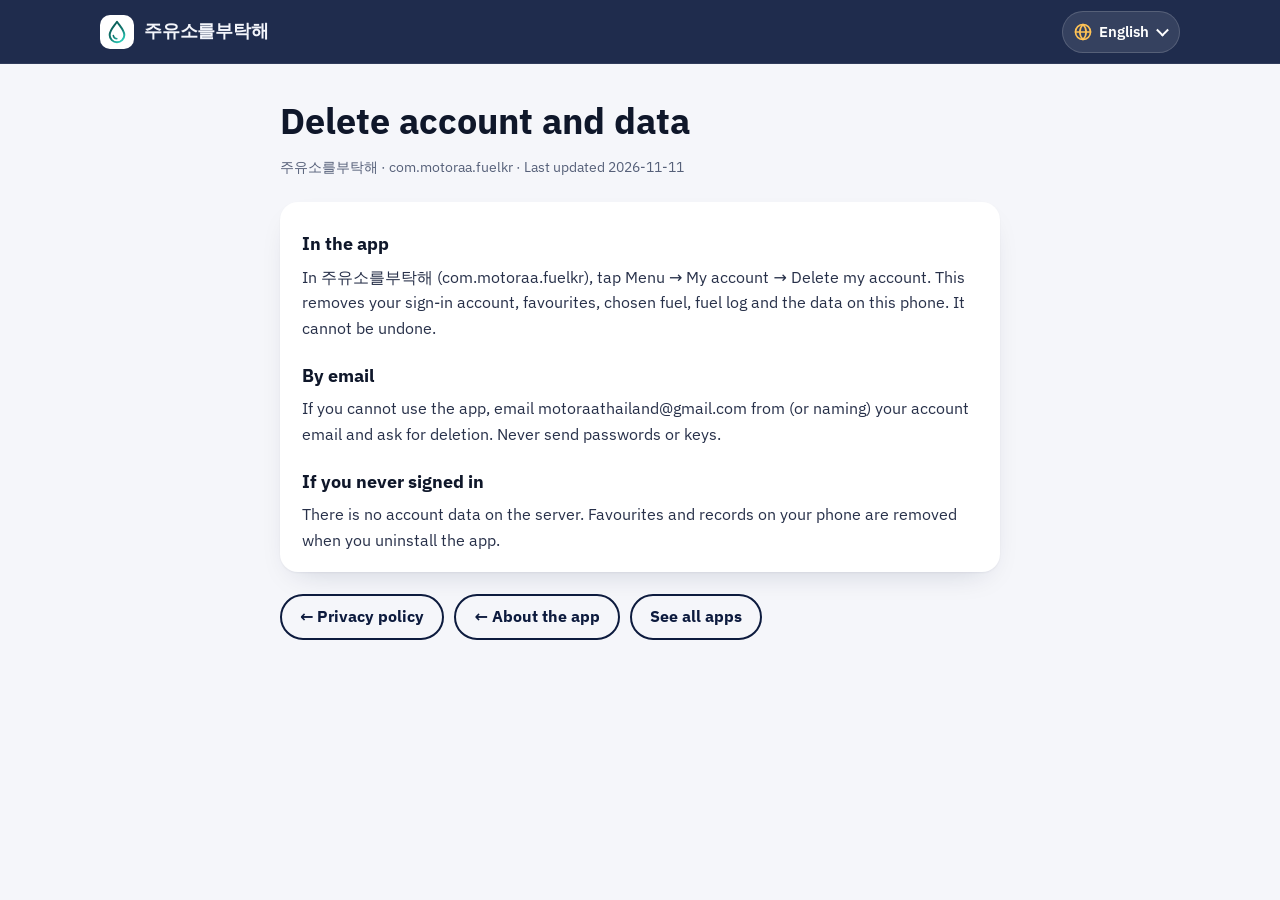
==== docs/delete-account.html @ 9c27d756 "주유소를부탁해 intro, tester join and policy pages (MOTOR AA)" ====
<!doctype html>
<html lang="ko">
<head>
<meta charset="utf-8">
<meta name="viewport" content="width=device-width,initial-scale=1,viewport-fit=cover">
<title>계정 및 데이터 삭제 — 주유소를부탁해</title>
<meta name="description" content="계정 및 데이터 삭제 — 주유소를부탁해">
<meta name="theme-color" content="#0d1b3e">
<link rel="canonical" href="https://motoraathailand.github.io/fuelkr-site/delete-account.html">
<meta property="og:type" content="website"><meta property="og:url" content="https://motoraathailand.github.io/fuelkr-site/delete-account.html">
<meta property="og:title" content="계정 및 데이터 삭제 — 주유소를부탁해"><meta property="og:description" content="계정 및 데이터 삭제 — 주유소를부탁해">
<meta property="og:image" content="https://motoraathailand.github.io/fuelkr-site/img/og.png"><meta name="twitter:card" content="summary_large_image">
<meta name="twitter:title" content="계정 및 데이터 삭제 — 주유소를부탁해"><meta name="twitter:description" content="계정 및 데이터 삭제 — 주유소를부탁해">
<link rel="icon" href="img/icon.svg" type="image/svg+xml"><link rel="apple-touch-icon" href="img/icon-512.png">
<script>(function(){var L=["ko","en","th","zh","hi"],l='en';try{var m=/[?&]lang=(\w\w)/.exec(location.search),s=localStorage.getItem('fkr.site.lang'),a=navigator.languages&&navigator.languages.length?navigator.languages:[navigator.language],p='';if(m&&L.indexOf(m[1])>-1)l=m[1];else if(L.indexOf(s)>-1)l=s;else for(var i=0;i<a.length;i++){p=String(a[i]||'').toLowerCase().split(/[-_]/)[0];if(L.indexOf(p)>-1){l=p;break;}}}catch(e){}window.__L=l;var d=document.documentElement;d.lang=l;d.className='js m-js'+(l==='ko'?'':' pl');})();</script>
<link rel="stylesheet" href="assets/fonts.css">
<link rel="stylesheet" href="assets/motion.css">
<link rel="stylesheet" href="assets/site.css?v=4b209c3698">
</head>
<body>
<header class="hd"><div class="wrap hd-in"><a class="logo" href="index.html"><img src="img/icon.svg" width="34" height="34" alt=""><b class="brandname">주유소를부탁해</b></a><label class="langbox" data-press><svg class="ic " viewBox="0 0 24 24" aria-hidden="true"><circle cx="12" cy="12" r="9"/><path d="M3 12h18M12 3c2.6 2.6 3.8 5.6 3.8 9s-1.2 6.4-3.8 9c-2.6-2.6-3.8-5.6-3.8-9S9.4 5.6 12 3z"/></svg><span class="sr" data-t="lang">언어</span><select id="lang" aria-label="언어" data-alt-label="lang"><option value="ko" selected>한국어</option><option value="en">English</option><option value="th">ไทย</option><option value="zh">中文</option><option value="hi">हिन्दी</option></select></label></div><div id="progress" aria-hidden="true"></div></header>
<main class="pol" id="main"><div class="wrap narrow"><div class="pl-l" data-l="ko" lang="ko"><h1>계정 및 데이터 삭제</h1><p class="meta">주유소를부탁해 · com.motoraa.fuelkr · 최종 업데이트 2026-11-11</p><article><h2>앱에서 삭제</h2><p>주유소를부탁해(com.motoraa.fuelkr) 앱에서 메뉴 → 내 계정 → 내 계정 삭제를 누르면 로그인 계정, 즐겨찾기, 선택한 유종, 주유 기록, 이 휴대폰의 데이터가 지워집니다. 되돌릴 수 없습니다.</p><h2>이메일로 요청</h2><p>앱을 쓸 수 없으면 motoraathailand@gmail.com 로 계정 이메일과 함께 삭제를 요청하세요. 비밀번호나 인증키는 보내지 마세요.</p><h2>로그인하지 않은 경우</h2><p>서버에 계정 데이터가 없습니다. 휴대폰 안의 즐겨찾기와 기록은 앱을 삭제하면 함께 지워집니다.</p></article><div class="nav"><a href="privacy.html" data-lnk>← 개인정보처리방침</a><a href="index.html" data-lnk>← 앱 소개</a><a href="https://motoraathailand.github.io/">모든 앱 보기</a></div></div><div class="pl-l" data-l="en" lang="en" hidden><h1>Delete account and data</h1><p class="meta">주유소를부탁해 · com.motoraa.fuelkr · Last updated 2026-11-11</p><article><h2>In the app</h2><p>In 주유소를부탁해 (com.motoraa.fuelkr), tap Menu → My account → Delete my account. This removes your sign-in account, favourites, chosen fuel, fuel log and the data on this phone. It cannot be undone.</p><h2>By email</h2><p>If you cannot use the app, email motoraathailand@gmail.com from (or naming) your account email and ask for deletion. Never send passwords or keys.</p><h2>If you never signed in</h2><p>There is no account data on the server. Favourites and records on your phone are removed when you uninstall the app.</p></article><div class="nav"><a href="privacy.html" data-lnk>← Privacy policy</a><a href="index.html" data-lnk>← About the app</a><a href="https://motoraathailand.github.io/">See all apps</a></div></div><div class="pl-l" data-l="th" lang="th" hidden><h1>ขอลบบัญชีและข้อมูล</h1><p class="meta">주유소를부탁해 · com.motoraa.fuelkr · อัปเดต 2026-11-11</p><article><h2>วิธีลบ</h2><p>ในแอป (com.motoraa.fuelkr) แตะเมนู → บัญชีของฉัน → ลบบัญชี หรืออีเมลถึง motoraathailand@gmail.com พร้อมอีเมลบัญชี ห้ามส่งรหัสผ่านหรือคีย์ ถ้าไม่เคยเข้าสู่ระบบ ไม่มีข้อมูลบนเซิร์ฟเวอร์</p></article><div class="nav"><a href="privacy.html" data-lnk>← นโยบายความเป็นส่วนตัว</a><a href="index.html" data-lnk>← เกี่ยวกับแอป</a><a href="https://motoraathailand.github.io/">ดูแอปทั้งหมด</a></div></div><div class="pl-l" data-l="zh" lang="zh" hidden><h1>删除账号和数据</h1><p class="meta">주유소를부탁해 · com.motoraa.fuelkr · 最后更新 2026-11-11</p><article><h2>删除方法</h2><p>在应用（com.motoraa.fuelkr）中点击 菜单 → 我的账号 → 删除账号，或附上账号邮箱发邮件至 motoraathailand@gmail.com。请勿发送密码或密钥。从未登录则服务器上没有账号数据。</p></article><div class="nav"><a href="privacy.html" data-lnk>← 隐私政策</a><a href="index.html" data-lnk>← 应用介绍</a><a href="https://motoraathailand.github.io/">查看全部应用</a></div></div><div class="pl-l" data-l="hi" lang="hi" hidden><h1>खाता और डेटा हटाएँ</h1><p class="meta">주유소를부탁해 · com.motoraa.fuelkr · अपडेट 2026-11-11</p><article><h2>कैसे हटाएँ</h2><p>ऐप (com.motoraa.fuelkr) में मेन्यू → मेरा खाता → खाता हटाएँ टैप करें, या खाते के ईमेल के साथ motoraathailand@gmail.com पर ईमेल करें। पासवर्ड या कुंजी कभी न भेजें। कभी साइन-इन नहीं किया तो सर्वर पर कोई डेटा नहीं है।</p></article><div class="nav"><a href="privacy.html" data-lnk>← गोपनीयता नीति</a><a href="index.html" data-lnk>← ऐप के बारे में</a><a href="https://motoraathailand.github.io/">सभी ऐप देखें</a></div></div></div></main>
<script>window.PT={"ko":"계정 및 데이터 삭제 — 주유소를부탁해","en":"Delete account and data — 주유소를부탁해","th":"ขอลบบัญชีและข้อมูล — 주유소를부탁해","zh":"删除账号和数据 — 주유소를부탁해","hi":"खाता और डेटा हटाएँ — 주유소를부탁해"};</script>
<script>(function(){var s=document.getElementById('lang'),L=window.__L||'en';function show(l){L=l;document.documentElement.lang=l;s.value=l;document.title=window.PT[l];Array.prototype.forEach.call(document.querySelectorAll('.pl-l'),function(e){e.hidden=e.getAttribute('data-l')!==l});Array.prototype.forEach.call(document.querySelectorAll('[data-lnk]'),function(a){a.href=a.getAttribute('href').split('?')[0]+'?lang='+l});}s.addEventListener('change',function(){try{localStorage.setItem('fkr.site.lang',s.value)}catch(e){}show(s.value)});show(L);document.documentElement.classList.remove('pl');})();</script>
</body>
</html>
---- docs/assets/fonts.css ----
/* 자동 생성: tools/build-fonts.py. 자체 호스팅(/fonts/*), woff2 + unicode-range 분할 + font-display: swap. 라이선스: /fonts/LICENSES */
@font-face { font-family: 'IBM Plex Sans'; font-style: normal; font-display: swap; font-weight: 400; src: url(../fonts/plex-sans/ibm-plex-sans-latin-ext-400-normal.woff2) format("woff2"); unicode-range: U+0100-02BA,U+02BD-02C5,U+02C7-02CC,U+02CE-02D7,U+02DD-02FF,U+0304,U+0308,U+0329,U+1D00-1DBF,U+1E00-1E9F,U+1EF2-1EFF,U+2020,U+20A0-20AB,U+20AD-20C0,U+2113,U+2C60-2C7F,U+A720-A7FF; }
@font-face { font-family: 'IBM Plex Sans'; font-style: normal; font-display: swap; font-weight: 400; src: url(../fonts/plex-sans/ibm-plex-sans-latin-400-normal.woff2) format("woff2"); unicode-range: U+0000-00FF,U+0131,U+0152-0153,U+02BB-02BC,U+02C6,U+02DA,U+02DC,U+0304,U+0308,U+0329,U+2000-206F,U+20AC,U+2122,U+2191,U+2193,U+2212,U+2215,U+FEFF,U+FFFD; }
@font-face { font-family: 'IBM Plex Sans'; font-style: normal; font-display: swap; font-weight: 500; src: url(../fonts/plex-sans/ibm-plex-sans-latin-ext-500-normal.woff2) format("woff2"); unicode-range: U+0100-02BA,U+02BD-02C5,U+02C7-02CC,U+02CE-02D7,U+02DD-02FF,U+0304,U+0308,U+0329,U+1D00-1DBF,U+1E00-1E9F,U+1EF2-1EFF,U+2020,U+20A0-20AB,U+20AD-20C0,U+2113,U+2C60-2C7F,U+A720-A7FF; }
@font-face { font-family: 'IBM Plex Sans'; font-style: normal; font-display: swap; font-weight: 500; src: url(../fonts/plex-sans/ibm-plex-sans-latin-500-normal.woff2) format("woff2"); unicode-range: U+0000-00FF,U+0131,U+0152-0153,U+02BB-02BC,U+02C6,U+02DA,U+02DC,U+0304,U+0308,U+0329,U+2000-206F,U+20AC,U+2122,U+2191,U+2193,U+2212,U+2215,U+FEFF,U+FFFD; }
@font-face { font-family: 'IBM Plex Sans'; font-style: normal; font-display: swap; font-weight: 600; src: url(../fonts/plex-sans/ibm-plex-sans-latin-ext-600-normal.woff2) format("woff2"); unicode-range: U+0100-02BA,U+02BD-02C5,U+02C7-02CC,U+02CE-02D7,U+02DD-02FF,U+0304,U+0308,U+0329,U+1D00-1DBF,U+1E00-1E9F,U+1EF2-1EFF,U+2020,U+20A0-20AB,U+20AD-20C0,U+2113,U+2C60-2C7F,U+A720-A7FF; }
@font-face { font-family: 'IBM Plex Sans'; font-style: normal; font-display: swap; font-weight: 600; src: url(../fonts/plex-sans/ibm-plex-sans-latin-600-normal.woff2) format("woff2"); unicode-range: U+0000-00FF,U+0131,U+0152-0153,U+02BB-02BC,U+02C6,U+02DA,U+02DC,U+0304,U+0308,U+0329,U+2000-206F,U+20AC,U+2122,U+2191,U+2193,U+2212,U+2215,U+FEFF,U+FFFD; }
@font-face { font-family: 'IBM Plex Sans'; font-style: normal; font-display: swap; font-weight: 700; src: url(../fonts/plex-sans/ibm-plex-sans-latin-ext-700-normal.woff2) format("woff2"); unicode-range: U+0100-02BA,U+02BD-02C5,U+02C7-02CC,U+02CE-02D7,U+02DD-02FF,U+0304,U+0308,U+0329,U+1D00-1DBF,U+1E00-1E9F,U+1EF2-1EFF,U+2020,U+20A0-20AB,U+20AD-20C0,U+2113,U+2C60-2C7F,U+A720-A7FF; }
@font-face { font-family: 'IBM Plex Sans'; font-style: normal; font-display: swap; font-weight: 700; src: url(../fonts/plex-sans/ibm-plex-sans-latin-700-normal.woff2) format("woff2"); unicode-range: U+0000-00FF,U+0131,U+0152-0153,U+02BB-02BC,U+02C6,U+02DA,U+02DC,U+0304,U+0308,U+0329,U+2000-206F,U+20AC,U+2122,U+2191,U+2193,U+2212,U+2215,U+FEFF,U+FFFD; }
@font-face { font-family: 'IBM Plex Sans Thai'; font-style: normal; font-display: swap; font-weight: 400; src: url(../fonts/plex-thai/ibm-plex-sans-thai-thai-400-normal.woff2) format("woff2"); unicode-range: U+02D7,U+0303,U+0331,U+0E01-0E5B,U+200C-200D,U+25CC; }
@font-face { font-family: 'IBM Plex Sans Thai'; font-style: normal; font-display: swap; font-weight: 500; src: url(../fonts/plex-thai/ibm-plex-sans-thai-thai-500-normal.woff2) format("woff2"); unicode-range: U+02D7,U+0303,U+0331,U+0E01-0E5B,U+200C-200D,U+25CC; }
@font-face { font-family: 'IBM Plex Sans Thai'; font-style: normal; font-display: swap; font-weight: 600; src: url(../fonts/plex-thai/ibm-plex-sans-thai-thai-600-normal.woff2) format("woff2"); unicode-range: U+02D7,U+0303,U+0331,U+0E01-0E5B,U+200C-200D,U+25CC; }
@font-face { font-family: 'IBM Plex Sans Thai'; font-style: normal; font-display: swap; font-weight: 700; src: url(../fonts/plex-thai/ibm-plex-sans-thai-thai-700-normal.woff2) format("woff2"); unicode-range: U+02D7,U+0303,U+0331,U+0E01-0E5B,U+200C-200D,U+25CC; }
@font-face { font-family: 'Noto Sans SC'; font-style: normal; font-display: swap; font-weight: 400; src: url(../fonts/noto-sc/noto-sans-sc-4-400-normal.woff2) format("woff2"); unicode-range: U+1f1e9-1f1f5,U+1f1f7-1f1ff,U+1f21a,U+1f232,U+1f234-1f237,U+1f250-1f251,U+1f300,U+1f302-1f308,U+1f30a-1f311,U+1f315,U+1f319-1f320,U+1f324,U+1f327,U+1f32a,U+1f32c-1f32d,U+1f330-1f357,U+1f359-1f37e; }
@font-face { font-family: 'Noto Sans SC'; font-style: normal; font-display: swap; font-weight: 400; src: url(../fonts/noto-sc/noto-sans-sc-5-400-normal.woff2) format("woff2"); unicode-range: U+fee3,U+fef3,U+ff03-ff04,U+ff07,U+ff0a,U+ff17-ff19,U+ff1c-ff1d,U+ff20-ff3a,U+ff3c,U+ff3e-ff5b,U+ff5d,U+ff61-ff65,U+ff67-ff6a,U+ff6c,U+ff6f-ff78,U+ff7a-ff7d,U+ff80-ff84,U+ff86,U+ff89-ff8e,U+ff92,U+ff97-ff9b,U+ff9d-ff9f,U+ffe0-ffe4,U+ffe6,U+ffe9,U+ffeb,U+ffed,U+fffc,U+1f004,U+1f170-1f171,U+1f192-1f195,U+1f198-1f19a,U+1f1e6-1f1e8; }
@font-face { font-family: 'Noto Sans SC'; font-style: normal; font-display: swap; font-weight: 400; src: url(../fonts/noto-sc/noto-sans-sc-6-400-normal.woff2) format("woff2"); unicode-range: U+f0a7,U+f0b2,U+f0b7,U+f0c9,U+f0d8,U+f0da,U+f0dc-f0dd,U+f0e0,U+f0e6,U+f0eb,U+f0fc,U+f101,U+f104-f105,U+f107,U+f10b,U+f11b,U+f14b,U+f18a,U+f193,U+f1d6-f1d7,U+f244,U+f27a,U+f296,U+f2ae,U+f471,U+f4b3,U+f610-f611,U+f880-f881,U+f8ec,U+f8f5,U+f8ff,U+f901,U+f90a,U+f92c-f92d,U+f934,U+f937,U+f941,U+f965,U+f967,U+f969,U+f96b,U+f96f,U+f974,U+f978-f979,U+f97e,U+f981,U+f98a,U+f98e,U+f997,U+f99c,U+f9b2,U+f9b5,U+f9ba,U+f9be,U+f9ca,U+f9d0-f9d1,U+f9dd,U+f9e0-f9e1,U+f9e4,U+f9f7,U+fa00-fa01,U+fa08,U+fa0a,U+fa11,U+fb01-fb02,U+fdfc,U+fe0e,U+fe30-fe31,U+fe33-fe44,U+fe49-fe52,U+fe54-fe57,U+fe59-fe66,U+fe68-fe6b,U+fe8e,U+fe92-fe93,U+feae,U+feb8,U+fecb-fecc,U+fee0; }
@font-face { font-family: 'Noto Sans SC'; font-style: normal; font-display: swap; font-weight: 400; src: url(../fonts/noto-sc/noto-sans-sc-21-400-normal.woff2) format("woff2"); unicode-range: U+9f83,U+9f85-9f8d,U+9f90-9f91,U+9f94-9f96,U+9f98,U+9f9b-9f9c,U+9f9e,U+9fa0,U+9fa2,U+9ff0-9fff,U+a001,U+a007,U+a025,U+a046-a047,U+a057,U+a072,U+a078-a079,U+a083,U+a085,U+a100,U+a118,U+a132,U+a134,U+a1f4,U+a242,U+a4a6,U+a4aa,U+a4b0-a4b1,U+a4b3,U+a9c1-a9c2,U+ac00-ac01,U+ac04,U+ac08,U+ac10-ac11,U+ac13-ac16,U+ac19,U+ac1c-ac1d,U+ac24,U+ac70-ac71,U+ac74,U+ac77-ac78,U+ac80-ac81,U+ac83,U+ac8c,U+ac90,U+ac9f-aca0,U+aca8-aca9,U+acac,U+acb0,U+acbd,U+acc1,U+acc4,U+ace0-ace1,U+ace4,U+ace8,U+acf3,U+acf5,U+acfc-acfd,U+ad00,U+ad0c,U+ad11,U+ad1c,U+ad34,U+ad50,U+ad64,U+ad6c,U+ad70,U+ad74,U+ad7f,U+ad81,U+ad8c,U+adc0,U+adc8,U+addc,U+ade0,U+adf8-adf9,U+adfc,U+ae00,U+ae08-ae09,U+ae0b,U+ae30,U+ae34,U+ae38,U+ae40,U+ae4a,U+ae4c,U+ae54,U+ae68,U+aebc,U+aed8,U+af2c-af2d; }
@font-face { font-family: 'Noto Sans SC'; font-style: normal; font-display: swap; font-weight: 400; src: url(../fonts/noto-sc/noto-sans-sc-22-400-normal.woff2) format("woff2"); unicode-range: U+9e30-9e33,U+9e35-9e3b,U+9e3e,U+9e40-9e44,U+9e46-9e4e,U+9e51,U+9e53,U+9e55-9e58,U+9e5a-9e5c,U+9e5e-9e63,U+9e66-9e6e,U+9e71,U+9e73,U+9e75,U+9e78-9e79,U+9e7c-9e7e,U+9e82,U+9e86-9e88,U+9e8b-9e8c,U+9e90-9e91,U+9e93,U+9e95,U+9e97,U+9e9d,U+9ea4-9ea5,U+9ea9-9eaa,U+9eb4-9eb5,U+9eb8-9eba,U+9ebc-9ebf,U+9ec3,U+9ec9,U+9ecd,U+9ed0,U+9ed2-9ed3,U+9ed5-9ed6,U+9ed9,U+9edc-9edd,U+9edf-9ee0,U+9ee2,U+9ee5,U+9ee7-9eea,U+9eef,U+9ef1,U+9ef3-9ef4,U+9ef6,U+9ef9,U+9efb-9efc,U+9efe,U+9f0b,U+9f0d,U+9f10,U+9f14,U+9f17,U+9f19,U+9f22,U+9f29,U+9f2c,U+9f2f,U+9f31,U+9f37,U+9f39,U+9f3d-9f3e,U+9f41,U+9f4a-9f4b,U+9f51-9f52,U+9f61-9f63,U+9f66-9f67,U+9f80-9f81; }
@font-face { font-family: 'Noto Sans SC'; font-style: normal; font-display: swap; font-weight: 400; src: url(../fonts/noto-sc/noto-sans-sc-23-400-normal.woff2) format("woff2"); unicode-range: U+9c82-9c83,U+9c85-9c8c,U+9c8e-9c92,U+9c94-9c9b,U+9c9e-9ca3,U+9ca5-9ca7,U+9ca9,U+9cab,U+9cad-9cae,U+9cb1-9cb7,U+9cb9-9cbd,U+9cbf-9cc0,U+9cc3,U+9cc5-9cc7,U+9cc9-9cd1,U+9cd3-9cda,U+9cdc-9cdd,U+9cdf,U+9ce1-9ce3,U+9ce5,U+9ce9,U+9cee-9cef,U+9cf3-9cf4,U+9cf6,U+9cfc-9cfd,U+9d02,U+9d08-9d09,U+9d12,U+9d1b,U+9d1e,U+9d26,U+9d28,U+9d37,U+9d3b,U+9d3f,U+9d51,U+9d59,U+9d5c-9d5d,U+9d5f-9d61,U+9d6c,U+9d70,U+9d72,U+9d7a,U+9d7e,U+9d84,U+9d89,U+9d8f,U+9d92,U+9daf,U+9db4,U+9db8,U+9dbc,U+9dc4,U+9dc7,U+9dc9,U+9dd7,U+9ddf,U+9df2,U+9df9-9dfa,U+9e0a,U+9e11,U+9e1a,U+9e1e,U+9e20,U+9e22,U+9e28-9e2c,U+9e2e-9e2f; }
@font-face { font-family: 'Noto Sans SC'; font-style: normal; font-display: swap; font-weight: 400; src: url(../fonts/noto-sc/noto-sans-sc-24-400-normal.woff2) format("woff2"); unicode-range: U+9a80,U+9a83,U+9a85,U+9a88-9a8a,U+9a8d-9a8e,U+9a90,U+9a92-9a93,U+9a95-9a96,U+9a98-9a99,U+9a9b-9aa2,U+9aa5,U+9aa7,U+9aaf-9ab1,U+9ab5-9ab6,U+9ab9-9aba,U+9ac0-9ac4,U+9ac8,U+9acb-9acc,U+9ace-9acf,U+9ad1-9ad2,U+9ad9,U+9adf,U+9ae1,U+9ae3,U+9aea-9aeb,U+9aed-9aef,U+9af4,U+9af9,U+9afb,U+9b03-9b04,U+9b06,U+9b08,U+9b0d,U+9b0f-9b10,U+9b13,U+9b18,U+9b1a,U+9b1f,U+9b22-9b23,U+9b25,U+9b27-9b28,U+9b2a,U+9b2f,U+9b31-9b32,U+9b3b,U+9b43,U+9b46-9b49,U+9b4d-9b4e,U+9b51,U+9b56,U+9b58,U+9b5a,U+9b5c,U+9b5f,U+9b61-9b62,U+9b6f,U+9b77,U+9b80,U+9b88,U+9b8b,U+9b8e,U+9b91,U+9b9f-9ba0,U+9ba8,U+9baa-9bab,U+9bad-9bae,U+9bb0-9bb1,U+9bb8,U+9bc9-9bca,U+9bd3,U+9bd6,U+9bdb,U+9be8,U+9bf0-9bf1,U+9c02,U+9c10,U+9c15,U+9c24,U+9c2d,U+9c32,U+9c39,U+9c3b,U+9c40,U+9c47-9c49,U+9c53,U+9c57,U+9c64,U+9c72,U+9c77-9c78,U+9c7b,U+9c7f-9c80; }
@font-face { font-family: 'Noto Sans SC'; font-style: normal; font-display: swap; font-weight: 400; src: url(../fonts/noto-sc/noto-sans-sc-25-400-normal.woff2) format("woff2"); unicode-range: U+98dd,U+98e1-98e2,U+98e7-98ea,U+98ec,U+98ee-98ef,U+98f2,U+98f4,U+98fc-98fe,U+9903,U+9905,U+9908,U+990a,U+990c-990d,U+9913-9914,U+9918,U+991a-991b,U+991e,U+9921,U+9928,U+992c,U+992e,U+9935,U+9938-9939,U+993d-993e,U+9945,U+994b-994c,U+9951-9952,U+9954-9955,U+9957,U+995e,U+9963,U+9966-9969,U+996b-996c,U+996f,U+9974-9975,U+9977-9979,U+997d-997e,U+9980-9981,U+9983-9984,U+9987,U+998a-998b,U+998d-9991,U+9993-9995,U+9997-9998,U+99a5,U+99ab,U+99ad-99ae,U+99b1,U+99b3-99b4,U+99bc,U+99bf,U+99c1,U+99c3-99c6,U+99cc,U+99d0,U+99d2,U+99d5,U+99db,U+99dd,U+99e1,U+99ed,U+99f1,U+99ff,U+9a01,U+9a03-9a04,U+9a0e-9a0f,U+9a11-9a13,U+9a19,U+9a1b,U+9a28,U+9a2b,U+9a30,U+9a32,U+9a37,U+9a40,U+9a45,U+9a4a,U+9a4d-9a4e,U+9a52,U+9a55,U+9a57,U+9a5a-9a5b,U+9a5f,U+9a62,U+9a65,U+9a69,U+9a6b,U+9a6e,U+9a75,U+9a77-9a7a,U+9a7d; }
@font-face { font-family: 'Noto Sans SC'; font-style: normal; font-display: swap; font-weight: 400; src: url(../fonts/noto-sc/noto-sans-sc-26-400-normal.woff2) format("woff2"); unicode-range: U+975b-975c,U+9763,U+9765-9766,U+976c-976d,U+9773,U+9776,U+977a,U+977c,U+9784-9785,U+978e-978f,U+9791-9792,U+9794-9795,U+9798,U+979a,U+979e,U+97a3,U+97a5-97a6,U+97a8,U+97ab-97ac,U+97ae-97af,U+97b2,U+97b4,U+97c6,U+97cb-97cc,U+97d3,U+97d8,U+97dc,U+97e1,U+97ea-97eb,U+97ee,U+97fb,U+97fe-97ff,U+9801-9803,U+9805-9806,U+9808,U+980c,U+9810-9814,U+9817-9818,U+981e,U+9820-9821,U+9824,U+9828,U+982b-982d,U+9830,U+9834,U+9838-9839,U+983c,U+9846,U+984d-984f,U+9851-9852,U+9854-9855,U+9857-9858,U+985a-985b,U+9862-9863,U+9865,U+9867,U+986b,U+986f-9871,U+9877-9878,U+987c,U+9880,U+9883,U+9885,U+9889,U+988b-988f,U+9893-9895,U+9899-989b,U+989e-989f,U+98a1-98a2,U+98a5-98a7,U+98a9,U+98af,U+98b1,U+98b6,U+98ba,U+98be,U+98c3-98c4,U+98c6-98c8,U+98cf-98d6,U+98da-98db; }
@font-face { font-family: 'Noto Sans SC'; font-style: normal; font-display: swap; font-weight: 400; src: url(../fonts/noto-sc/noto-sans-sc-27-400-normal.woff2) format("woff2"); unicode-range: U+95c4-95ca,U+95cc-95cd,U+95d4-95d6,U+95d8,U+95e1-95e2,U+95e9,U+95f0-95f1,U+95f3,U+95f6,U+95fc,U+95fe-95ff,U+9602-9604,U+9606-960d,U+960f,U+9611-9613,U+9615-9617,U+9619-961b,U+961d,U+9621,U+9628,U+962f,U+963c-963e,U+9641-9642,U+9649,U+9654,U+965b-965f,U+9661,U+9663,U+9665,U+9667-9668,U+966c,U+9670,U+9672-9674,U+9678,U+967a,U+967d,U+9682,U+9685,U+9688,U+968a,U+968d-968e,U+9695,U+9697-9698,U+969e,U+96a0,U+96a3-96a4,U+96a8,U+96aa,U+96b0-96b1,U+96b3-96b4,U+96b7-96b9,U+96bb-96bd,U+96c9,U+96cb,U+96ce,U+96d1-96d2,U+96d6,U+96d9,U+96db-96dc,U+96de,U+96e0,U+96e3,U+96e9,U+96eb,U+96f0-96f2,U+96f9,U+96ff,U+9701-9702,U+9705,U+9708,U+970a,U+970e-970f,U+9711,U+9719,U+9727,U+972a,U+972d,U+9730,U+973d,U+9742,U+9744,U+9748-9749,U+9750-9751,U+975a; }
@font-face { font-family: 'Noto Sans SC'; font-style: normal; font-display: swap; font-weight: 400; src: url(../fonts/noto-sc/noto-sans-sc-28-400-normal.woff2) format("woff2"); unicode-range: U+94f5,U+94f7,U+94f9,U+94fb-94fd,U+94ff,U+9503-9504,U+9506-9507,U+9509-950a,U+950d-950f,U+9511-9518,U+951a-9520,U+9522,U+9528-952d,U+9530-953a,U+953c-953f,U+9543-9546,U+9548-9550,U+9552-9555,U+9557-955b,U+955d-9568,U+956a-956d,U+9570-9574,U+9583,U+9586,U+9589,U+958e-958f,U+9591-9592,U+9594,U+9598-9599,U+959e-95a0,U+95a2-95a6,U+95a8-95b2,U+95b4,U+95b8-95c3; }
@font-face { font-family: 'Noto Sans SC'; font-style: normal; font-display: swap; font-weight: 400; src: url(../fonts/noto-sc/noto-sans-sc-29-400-normal.woff2) format("woff2"); unicode-range: U+941c-942b,U+942d-942e,U+9432-9433,U+9435,U+9438,U+943a,U+943e,U+9444,U+944a,U+9451-9452,U+945a,U+9462-9463,U+9465,U+9470-9487,U+948a-9492,U+9494-9498,U+949a,U+949c-949d,U+94a1,U+94a3-94a4,U+94a8,U+94aa-94ad,U+94af,U+94b2,U+94b4-94ba,U+94bc-94c0,U+94c4,U+94c6-94db,U+94de-94ec,U+94ee-94f1,U+94f3; }
@font-face { font-family: 'Noto Sans SC'; font-style: normal; font-display: swap; font-weight: 400; src: url(../fonts/noto-sc/noto-sans-sc-30-400-normal.woff2) format("woff2"); unicode-range: U+92ec-92ed,U+92f0,U+92f3,U+92f8,U+92fc,U+9304,U+9306,U+9310,U+9312,U+9315,U+9318,U+931a,U+931e,U+9320-9322,U+9324,U+9326-9329,U+932b-932c,U+932f,U+9331-9332,U+9335-9336,U+933e,U+9340-9341,U+934a-9360,U+9362-9363,U+9365-936b,U+936e,U+9375,U+937e,U+9382,U+938a,U+938c,U+938f,U+9393-9394,U+9396-9397,U+939a,U+93a2,U+93a7,U+93ac-93cd,U+93d0-93d1,U+93d6-93d8,U+93de-93df,U+93e1-93e2,U+93e4,U+93f8,U+93fb,U+93fd,U+940e-941a; }
@font-face { font-family: 'Noto Sans SC'; font-style: normal; font-display: swap; font-weight: 400; src: url(../fonts/noto-sc/noto-sans-sc-31-400-normal.woff2) format("woff2"); unicode-range: U+9163-9164,U+9169,U+9170,U+9172,U+9174,U+9179-917a,U+917d-917e,U+9182-9183,U+9185,U+918c-918d,U+9190-9191,U+919a,U+919c,U+91a1-91a4,U+91a8,U+91aa-91af,U+91b4-91b5,U+91b8,U+91ba,U+91be,U+91c0-91c1,U+91c6,U+91c8,U+91cb,U+91d0,U+91d2,U+91d7-91d8,U+91dd,U+91e3,U+91e6-91e7,U+91ed,U+91f0,U+91f5,U+91f9,U+9200,U+9205,U+9207-920a,U+920d-920e,U+9210,U+9214-9215,U+921c,U+921e,U+9221,U+9223-9227,U+9229-922a,U+922d,U+9234-9235,U+9237,U+9239-923a,U+923c-9240,U+9244-9246,U+9249,U+924e-924f,U+9251,U+9253,U+9257,U+925b,U+925e,U+9262,U+9264-9266,U+9268,U+926c,U+926f,U+9271,U+927b,U+927e,U+9280,U+9283,U+9285-928a,U+928e,U+9291,U+9293,U+9296,U+9298,U+929c-929d,U+92a8,U+92ab-92ae,U+92b3,U+92b6-92b7,U+92b9,U+92c1,U+92c5-92c6,U+92c8,U+92cc,U+92d0,U+92d2,U+92e4,U+92ea; }
@font-face { font-family: 'Noto Sans SC'; font-style: normal; font-display: swap; font-weight: 400; src: url(../fonts/noto-sc/noto-sans-sc-32-400-normal.woff2) format("woff2"); unicode-range: U+9004,U+900b,U+9011,U+9015-9016,U+901e,U+9021,U+9026,U+902d,U+902f,U+9031,U+9035-9036,U+9039-903a,U+9041,U+9044-9046,U+904a,U+904f-9052,U+9054-9055,U+9058-9059,U+905b-905e,U+9060-9062,U+9068-9069,U+906f,U+9072,U+9074,U+9076-907a,U+907c-907d,U+9081,U+9083,U+9085,U+9087-908b,U+908f,U+9095,U+9097,U+9099-909b,U+909d,U+90a0-90a1,U+90a8-90a9,U+90ac,U+90b0,U+90b2-90b4,U+90b6,U+90b8,U+90ba,U+90bd-90be,U+90c3-90c5,U+90c7-90c8,U+90cf-90d0,U+90d3,U+90d5,U+90d7,U+90da-90dc,U+90de,U+90e2,U+90e4,U+90e6-90e7,U+90ea-90eb,U+90ef,U+90f4-90f5,U+90f7,U+90fe-9100,U+9104,U+9109,U+910c,U+9112,U+9114-9115,U+9118,U+911c,U+911e,U+9120,U+9122-9123,U+9127,U+912d,U+912f-9132,U+9139-913a,U+9143,U+9146,U+9149-914a,U+914c,U+914e-9150,U+9154,U+9157,U+915a,U+915d-915e,U+9161-9162; }
@font-face { font-family: 'Noto Sans SC'; font-style: normal; font-display: swap; font-weight: 400; src: url(../fonts/noto-sc/noto-sans-sc-33-400-normal.woff2) format("woff2"); unicode-range: U+8e41-8e42,U+8e47,U+8e49-8e4b,U+8e50-8e53,U+8e59-8e5a,U+8e5f-8e60,U+8e64,U+8e69,U+8e6c,U+8e70,U+8e74,U+8e76,U+8e7a-8e7c,U+8e7f,U+8e84-8e85,U+8e87,U+8e89,U+8e8b,U+8e8d,U+8e8f-8e90,U+8e94,U+8e99,U+8e9c,U+8e9e,U+8eaa,U+8eac,U+8eb0,U+8eb6,U+8ec0,U+8ec6,U+8eca-8ece,U+8ed2,U+8eda,U+8edf,U+8ee2,U+8eeb,U+8ef8,U+8efb-8efe,U+8f03,U+8f09,U+8f0b,U+8f12-8f15,U+8f1b,U+8f1d,U+8f1f,U+8f29-8f2a,U+8f2f,U+8f36,U+8f38,U+8f3b,U+8f3e-8f3f,U+8f44-8f45,U+8f49,U+8f4d-8f4e,U+8f5f,U+8f6b,U+8f6d,U+8f71-8f73,U+8f75-8f76,U+8f78-8f7a,U+8f7c,U+8f7e,U+8f81-8f82,U+8f84,U+8f87,U+8f8a-8f8b,U+8f8d-8f8f,U+8f94-8f95,U+8f97-8f9a,U+8fa6,U+8fad-8faf,U+8fb2,U+8fb5-8fb7,U+8fba-8fbc,U+8fbf,U+8fc2,U+8fcb,U+8fcd,U+8fd3,U+8fd5,U+8fd7,U+8fda,U+8fe2-8fe5,U+8fe8-8fe9,U+8fee,U+8ff3-8ff4,U+8ff8,U+8ffa; }
@font-face { font-family: 'Noto Sans SC'; font-style: normal; font-display: swap; font-weight: 400; src: url(../fonts/noto-sc/noto-sans-sc-34-400-normal.woff2) format("woff2"); unicode-range: U+8cbd,U+8cbf-8cc4,U+8cc7-8cc8,U+8cca,U+8ccd,U+8cd1,U+8cd3,U+8cdb-8cdc,U+8cde,U+8ce0,U+8ce2-8ce4,U+8ce6-8ce8,U+8cea,U+8ced,U+8cf4,U+8cf8,U+8cfa,U+8cfc-8cfd,U+8d04-8d05,U+8d07-8d08,U+8d0a,U+8d0d,U+8d0f,U+8d13-8d14,U+8d16,U+8d1b,U+8d20,U+8d30,U+8d32-8d33,U+8d36,U+8d3b,U+8d3d,U+8d40,U+8d42-8d43,U+8d45-8d46,U+8d48-8d4a,U+8d4d,U+8d51,U+8d53,U+8d55,U+8d59,U+8d5c-8d5d,U+8d5f,U+8d61,U+8d66-8d67,U+8d6a,U+8d6d,U+8d71,U+8d73,U+8d84,U+8d90-8d91,U+8d94-8d95,U+8d99,U+8da8,U+8daf,U+8db1,U+8db5,U+8db8,U+8dba,U+8dbc,U+8dbf,U+8dc2,U+8dc4,U+8dc6,U+8dcb,U+8dce-8dcf,U+8dd6-8dd7,U+8dda-8ddb,U+8dde,U+8de1,U+8de3-8de4,U+8de9,U+8deb-8dec,U+8df0-8df1,U+8df6-8dfd,U+8e05,U+8e07,U+8e09-8e0a,U+8e0c,U+8e0e,U+8e10,U+8e14,U+8e1d-8e1f,U+8e23,U+8e26,U+8e2b-8e31,U+8e34-8e35,U+8e39-8e3a,U+8e3d,U+8e40; }
@font-face { font-family: 'Noto Sans SC'; font-style: normal; font-display: swap; font-weight: 400; src: url(../fonts/noto-sc/noto-sans-sc-35-400-normal.woff2) format("woff2"); unicode-range: U+8b80,U+8b83,U+8b8a,U+8b8c,U+8b90,U+8b93,U+8b99-8b9a,U+8ba0,U+8ba3,U+8ba5-8ba7,U+8baa-8bac,U+8bb4-8bb5,U+8bb7,U+8bb9,U+8bc2-8bc3,U+8bc5,U+8bcb-8bcc,U+8bce-8bd0,U+8bd2-8bd4,U+8bd6,U+8bd8-8bd9,U+8bdc,U+8bdf,U+8be3-8be4,U+8be7-8be9,U+8beb-8bec,U+8bee,U+8bf0,U+8bf2-8bf3,U+8bf6,U+8bf9,U+8bfc-8bfd,U+8bff-8c00,U+8c02,U+8c04,U+8c06-8c07,U+8c0c,U+8c0f,U+8c11-8c12,U+8c14-8c1b,U+8c1d-8c21,U+8c24-8c25,U+8c27,U+8c2a-8c2c,U+8c2e-8c30,U+8c32-8c36,U+8c3f,U+8c47-8c4c,U+8c4e-8c50,U+8c54-8c56,U+8c62,U+8c68,U+8c6c,U+8c73,U+8c78,U+8c7a,U+8c82,U+8c85,U+8c89-8c8a,U+8c8d-8c8e,U+8c90,U+8c93-8c94,U+8c98,U+8c9d-8c9e,U+8ca0-8ca2,U+8ca7-8cac,U+8caf-8cb0,U+8cb3-8cb4,U+8cb6-8cb9,U+8cbb-8cbc; }
@font-face { font-family: 'Noto Sans SC'; font-style: normal; font-display: swap; font-weight: 400; src: url(../fonts/noto-sc/noto-sans-sc-36-400-normal.woff2) format("woff2"); unicode-range: U+8a15-8a18,U+8a1a-8a1b,U+8a1d,U+8a1f,U+8a22-8a23,U+8a25,U+8a2b,U+8a2d,U+8a31,U+8a33-8a34,U+8a36-8a38,U+8a3a,U+8a3c,U+8a3e,U+8a40-8a41,U+8a46,U+8a48,U+8a50,U+8a52,U+8a54-8a55,U+8a58,U+8a5b,U+8a5d-8a63,U+8a66,U+8a69-8a6b,U+8a6d-8a6e,U+8a70,U+8a72-8a73,U+8a7a,U+8a85,U+8a87,U+8a8a,U+8a8c-8a8d,U+8a90-8a92,U+8a95,U+8a98,U+8aa0-8aa1,U+8aa3-8aa6,U+8aa8-8aa9,U+8aac-8aae,U+8ab0,U+8ab2,U+8ab8-8ab9,U+8abc,U+8abe-8abf,U+8ac7,U+8acf,U+8ad2,U+8ad6-8ad7,U+8adb-8adc,U+8adf,U+8ae1,U+8ae6-8ae8,U+8aeb,U+8aed-8aee,U+8af1,U+8af3-8af4,U+8af7-8af8,U+8afa,U+8afe,U+8b00-8b02,U+8b07,U+8b0a,U+8b0c,U+8b0e,U+8b10,U+8b17,U+8b19,U+8b1b,U+8b1d,U+8b20-8b21,U+8b26,U+8b28,U+8b2c,U+8b33,U+8b39,U+8b3e-8b3f,U+8b41,U+8b45,U+8b49,U+8b4c,U+8b4f,U+8b57-8b58,U+8b5a,U+8b5c,U+8b5e,U+8b60,U+8b6c,U+8b6f-8b70,U+8b72,U+8b74,U+8b77,U+8b7d; }
@font-face { font-family: 'Noto Sans SC'; font-style: normal; font-display: swap; font-weight: 400; src: url(../fonts/noto-sc/noto-sans-sc-37-400-normal.woff2) format("woff2"); unicode-range: U+8882,U+8884-8886,U+8888,U+888f,U+8892-8893,U+889b,U+88a2,U+88a4,U+88a6,U+88a8,U+88aa,U+88ae,U+88b1,U+88b4,U+88b7,U+88bc,U+88c0,U+88c6-88c9,U+88ce-88cf,U+88d1-88d3,U+88d8,U+88db-88dd,U+88df,U+88e1-88e3,U+88e5,U+88e8,U+88ec,U+88f0-88f1,U+88f3-88f4,U+88fc-88fe,U+8900,U+8902,U+8906-8907,U+8909-890c,U+8912-8915,U+8918-891b,U+8921,U+8925,U+892b,U+8930,U+8932,U+8934,U+8936,U+893b,U+893d,U+8941,U+894c,U+8955-8956,U+8959,U+895c,U+895e-8960,U+8966,U+896a,U+896c,U+896f-8970,U+8972,U+897b,U+897e,U+8980,U+8983,U+8985,U+8987-8988,U+898c,U+898f,U+8993,U+8997,U+899a,U+89a1,U+89a7,U+89a9-89aa,U+89b2-89b3,U+89b7,U+89c0,U+89c7,U+89ca-89cc,U+89ce-89d1,U+89d6,U+89da,U+89dc,U+89de,U+89e5,U+89e7,U+89eb,U+89ef,U+89f1,U+89f3-89f4,U+89f8,U+89ff,U+8a01-8a03,U+8a07-8a0a,U+8a0e-8a0f,U+8a13; }
@font-face { font-family: 'Noto Sans SC'; font-style: normal; font-display: swap; font-weight: 400; src: url(../fonts/noto-sc/noto-sans-sc-38-400-normal.woff2) format("woff2"); unicode-range: U+86f4,U+86f8-86f9,U+86fb,U+86fe,U+8703,U+8706-870a,U+870d,U+8711-8713,U+871a,U+871e,U+8722-8723,U+8725,U+8729,U+872e,U+8731,U+8734,U+8737,U+873a-873b,U+873e-8740,U+8742,U+8747-8748,U+8753,U+8755,U+8757-8758,U+875d,U+875f,U+8762-8766,U+8768,U+876e,U+8770,U+8772,U+8775,U+8778,U+877b-877e,U+8782,U+8785,U+8788,U+878b,U+8793,U+8797,U+879a,U+879e-87a0,U+87a2-87a3,U+87a8,U+87ab-87ad,U+87af,U+87b3,U+87b5,U+87bd,U+87c0,U+87c4,U+87c6,U+87ca-87cb,U+87d1-87d2,U+87db-87dc,U+87de,U+87e0,U+87e5,U+87ea,U+87ec,U+87ee,U+87f2-87f3,U+87fb,U+87fd-87fe,U+8802-8803,U+8805,U+880a-880b,U+880d,U+8813-8816,U+8819,U+881b,U+881f,U+8821,U+8823,U+8831-8832,U+8835-8836,U+8839,U+883b-883c,U+8844,U+8846,U+884a,U+884e,U+8852-8853,U+8855,U+8859,U+885b,U+885d-885e,U+8862,U+8864,U+8869-886a,U+886e-886f,U+8872,U+8879,U+887d-887f; }
@font-face { font-family: 'Noto Sans SC'; font-style: normal; font-display: swap; font-weight: 400; src: url(../fonts/noto-sc/noto-sans-sc-39-400-normal.woff2) format("woff2"); unicode-range: U+8548,U+854e,U+8553,U+8556-8557,U+8559,U+855e,U+8561,U+8564-8565,U+8568-856a,U+856d,U+856f-8570,U+8572,U+8576,U+8579-857b,U+8580,U+8585-8586,U+8588,U+858a,U+858f,U+8591,U+8594,U+8599,U+859c,U+85a2,U+85a4,U+85a6,U+85a8-85a9,U+85ab-85ac,U+85ae,U+85b7-85b9,U+85be,U+85c1,U+85c7,U+85cd,U+85d0,U+85d3,U+85d5,U+85dc-85dd,U+85df-85e0,U+85e5-85e6,U+85e8-85ea,U+85f4,U+85f9,U+85fe-85ff,U+8602,U+8605-8607,U+860a-860b,U+8616,U+8618,U+861a,U+8627,U+8629,U+862d,U+8638,U+863c,U+863f,U+864d,U+864f,U+8652-8655,U+865b-865c,U+865f,U+8662,U+8667,U+866c,U+866e,U+8671,U+8675,U+867a-867c,U+867f,U+868b,U+868d,U+8693,U+869c-869d,U+86a1,U+86a3-86a4,U+86a7-86a9,U+86ac,U+86af-86b1,U+86b4-86b6,U+86ba,U+86c0,U+86c4,U+86c6,U+86c9-86ca,U+86cd-86d1,U+86d4,U+86d8,U+86de-86df,U+86e4,U+86e6,U+86e9,U+86ed,U+86ef-86f3; }
@font-face { font-family: 'Noto Sans SC'; font-style: normal; font-display: swap; font-weight: 400; src: url(../fonts/noto-sc/noto-sans-sc-40-400-normal.woff2) format("woff2"); unicode-range: U+83c5,U+83c8-83c9,U+83cb,U+83d1,U+83d3-83d6,U+83d8,U+83db,U+83dd,U+83df,U+83e1,U+83e5,U+83ea-83eb,U+83f0,U+83f4,U+83f8-83f9,U+83fb,U+83fd,U+83ff,U+8401,U+8406,U+840a-840b,U+840f,U+8411,U+8418,U+841c,U+8420,U+8422-8424,U+8426,U+8429,U+842c,U+8438-8439,U+843b-843c,U+843f,U+8446-8447,U+8449,U+844e,U+8451-8452,U+8456,U+8459-845a,U+845c,U+8462,U+8466,U+846d,U+846f-8470,U+8473,U+8476-8478,U+847a,U+847d,U+8484-8485,U+8487,U+8489,U+848c,U+848e,U+8490,U+8493-8494,U+8497,U+849b,U+849e-849f,U+84a1,U+84a5,U+84a8,U+84af,U+84b4,U+84b9-84bf,U+84c1-84c2,U+84c5-84c7,U+84ca-84cb,U+84cd,U+84d0-84d1,U+84d3,U+84d6,U+84df-84e0,U+84e2-84e3,U+84e5-84e7,U+84ee,U+84f3,U+84f6,U+84fa,U+84fc,U+84ff-8500,U+850c,U+8511,U+8514-8515,U+8517-8518,U+851f,U+8523,U+8525-8526,U+8529,U+852b,U+852d,U+8532,U+8534-8535,U+8538-853a,U+853c,U+8543,U+8545; }
@font-face { font-family: 'Noto Sans SC'; font-style: normal; font-display: swap; font-weight: 400; src: url(../fonts/noto-sc/noto-sans-sc-41-400-normal.woff2) format("woff2"); unicode-range: U+82bc,U+82be,U+82c0-82c2,U+82c4-82c8,U+82ca-82cc,U+82ce,U+82d0,U+82d2-82d3,U+82d5-82d6,U+82d8-82d9,U+82dc-82de,U+82e0-82e4,U+82e7,U+82e9-82eb,U+82ed-82ee,U+82f3-82f4,U+82f7-82f8,U+82fa-8301,U+8306-8308,U+830c-830d,U+830f,U+8311,U+8313-8315,U+8318,U+831a-831b,U+831d,U+8324,U+8327,U+832a,U+832c-832d,U+832f,U+8331-8334,U+833a-833c,U+8340,U+8343-8345,U+8347-8348,U+834a,U+834c,U+834f,U+8351,U+8356,U+8358-835c,U+835e,U+8360,U+8364-8366,U+8368-836a,U+836c-836e,U+8373,U+8378,U+837b-837d,U+837f-8380,U+8382,U+8388,U+838a-838b,U+8392,U+8394,U+8396,U+8398-8399,U+839b-839c,U+83a0,U+83a2-83a3,U+83a8-83aa,U+83ae-83b0,U+83b3-83b4,U+83b6,U+83b8,U+83ba,U+83bc-83bd,U+83bf-83c0,U+83c2; }
@font-face { font-family: 'Noto Sans SC'; font-style: normal; font-display: swap; font-weight: 400; src: url(../fonts/noto-sc/noto-sans-sc-42-400-normal.woff2) format("woff2"); unicode-range: U+8166-8169,U+816b,U+816d,U+8171,U+8173-8174,U+8178,U+817c-817d,U+8182,U+8188,U+8191,U+8198-819b,U+81a0,U+81a3,U+81a5-81a6,U+81a9,U+81b6,U+81ba-81bb,U+81bd,U+81bf,U+81c1,U+81c3,U+81c6,U+81c9-81ca,U+81cc-81cd,U+81d1,U+81d3-81d4,U+81d8,U+81db-81dc,U+81de-81df,U+81e5,U+81e7-81e9,U+81eb-81ec,U+81ee-81ef,U+81f5,U+81f8,U+81fa,U+81fc,U+81fe,U+8200-8202,U+8204,U+8208-820a,U+820e-8210,U+8216-8218,U+821b-821c,U+8221-8224,U+8226-8228,U+822b,U+822d,U+822f,U+8232-8234,U+8237-8238,U+823a-823b,U+823e,U+8244,U+8249,U+824b,U+824f,U+8259-825a,U+825f,U+8266,U+8268,U+826e,U+8271,U+8276-8279,U+827d,U+827f,U+8283-8284,U+8288-828a,U+828d-8291,U+8293-8294,U+8296-8298,U+829f-82a1,U+82a3-82a4,U+82a7-82ab,U+82ae,U+82b0,U+82b2,U+82b4-82b6; }
@font-face { font-family: 'Noto Sans SC'; font-style: normal; font-display: swap; font-weight: 400; src: url(../fonts/noto-sc/noto-sans-sc-43-400-normal.woff2) format("woff2"); unicode-range: U+8016,U+8018-8019,U+801c,U+801e,U+8026-802a,U+8031,U+8034-8035,U+8037,U+8043,U+804b,U+804d,U+8052,U+8056,U+8059,U+805e,U+8061,U+8068-8069,U+806e-8074,U+8076-8078,U+807c-8080,U+8082,U+8084-8085,U+8088,U+808f,U+8093,U+809c,U+809f,U+80ab,U+80ad-80ae,U+80b1,U+80b6-80b8,U+80bc-80bd,U+80c2,U+80c4,U+80ca,U+80cd,U+80d1,U+80d4,U+80d7,U+80d9-80db,U+80dd,U+80e0,U+80e4-80e5,U+80e7-80ed,U+80ef-80f1,U+80f3-80f4,U+80fc,U+8101,U+8104-8105,U+8107-8108,U+810c-810e,U+8112-8115,U+8117-8119,U+811b-811f,U+8121-8130,U+8132-8134,U+8137,U+8139,U+813f-8140,U+8142,U+8146,U+8148,U+814d-814e,U+8151,U+8153,U+8158-815a,U+815e,U+8160; }
@font-face { font-family: 'Noto Sans SC'; font-style: normal; font-display: swap; font-weight: 400; src: url(../fonts/noto-sc/noto-sans-sc-44-400-normal.woff2) format("woff2"); unicode-range: U+7ef0-7ef2,U+7ef6,U+7efa-7efb,U+7efe,U+7f01-7f04,U+7f08,U+7f0a-7f12,U+7f17,U+7f19,U+7f1b-7f1c,U+7f1f,U+7f21-7f23,U+7f25-7f28,U+7f2a-7f33,U+7f35-7f37,U+7f3d,U+7f42,U+7f44-7f45,U+7f4c-7f4d,U+7f52,U+7f54,U+7f58-7f59,U+7f5d,U+7f5f-7f61,U+7f63,U+7f65,U+7f68,U+7f70-7f71,U+7f73-7f75,U+7f77,U+7f79,U+7f7d-7f7e,U+7f85-7f86,U+7f88-7f89,U+7f8b-7f8c,U+7f90-7f91,U+7f94-7f96,U+7f98-7f9b,U+7f9d,U+7f9f,U+7fa3,U+7fa7-7fa9,U+7fac-7fb2,U+7fb4,U+7fb6,U+7fb8,U+7fbc,U+7fbf-7fc0,U+7fc3,U+7fca,U+7fcc,U+7fce,U+7fd2,U+7fd5,U+7fd9-7fdb,U+7fdf,U+7fe3,U+7fe5-7fe7,U+7fe9,U+7feb-7fec,U+7fee-7fef,U+7ff1,U+7ff3-7ff4,U+7ff9-7ffa,U+7ffe,U+8004,U+8006,U+800b,U+800e,U+8011-8012,U+8014; }
@font-face { font-family: 'Noto Sans SC'; font-style: normal; font-display: swap; font-weight: 400; src: url(../fonts/noto-sc/noto-sans-sc-45-400-normal.woff2) format("woff2"); unicode-range: U+7dd2,U+7dd4,U+7dd6-7dd8,U+7dda-7de0,U+7de2-7de6,U+7de8-7ded,U+7def,U+7df1-7df5,U+7df7,U+7df9,U+7dfb-7dfc,U+7dfe-7e02,U+7e04,U+7e08-7e0b,U+7e12,U+7e1b,U+7e1e,U+7e20,U+7e22-7e23,U+7e26,U+7e29,U+7e2b,U+7e2e-7e2f,U+7e31,U+7e37,U+7e39-7e3e,U+7e40,U+7e43-7e44,U+7e46-7e47,U+7e4a-7e4b,U+7e4d-7e4e,U+7e51,U+7e54-7e56,U+7e58-7e5b,U+7e5d-7e5e,U+7e61,U+7e66-7e67,U+7e69-7e6b,U+7e6d,U+7e70,U+7e73,U+7e77,U+7e79,U+7e7b-7e7d,U+7e81-7e82,U+7e8c-7e8d,U+7e8f,U+7e92-7e94,U+7e96,U+7e98,U+7e9a-7e9c,U+7e9e-7e9f,U+7ea1,U+7ea3,U+7ea5,U+7ea8-7ea9,U+7eab,U+7ead-7eae,U+7eb0,U+7ebb,U+7ebe,U+7ec0-7ec2,U+7ec9,U+7ecb-7ecc,U+7ed0,U+7ed4,U+7ed7,U+7edb,U+7ee0-7ee2,U+7ee5-7ee6,U+7ee8,U+7eeb; }
@font-face { font-family: 'Noto Sans SC'; font-style: normal; font-display: swap; font-weight: 400; src: url(../fonts/noto-sc/noto-sans-sc-46-400-normal.woff2) format("woff2"); unicode-range: U+7ce8,U+7cec,U+7cf0,U+7cf5-7cf9,U+7cfc,U+7cfe,U+7d00,U+7d04-7d0b,U+7d0d,U+7d10-7d14,U+7d17-7d19,U+7d1b-7d1f,U+7d21,U+7d24-7d26,U+7d28-7d2a,U+7d2c-7d2e,U+7d30-7d31,U+7d33,U+7d35-7d36,U+7d38-7d3a,U+7d40,U+7d42-7d44,U+7d46,U+7d4b-7d4c,U+7d4f,U+7d51,U+7d54-7d56,U+7d58,U+7d5b-7d5c,U+7d5e,U+7d61-7d63,U+7d66,U+7d68,U+7d6a-7d6c,U+7d6f,U+7d71-7d73,U+7d75-7d77,U+7d79-7d7a,U+7d7e,U+7d81,U+7d84-7d8b,U+7d8d,U+7d8f,U+7d91,U+7d94,U+7d96,U+7d98-7d9a,U+7d9c-7da0,U+7da2,U+7da6,U+7daa-7db1,U+7db4-7db8,U+7dba-7dbf,U+7dc1,U+7dc4,U+7dc7-7dc8,U+7dca-7dcd,U+7dcf,U+7dd1; }
@font-face { font-family: 'Noto Sans SC'; font-style: normal; font-display: swap; font-weight: 400; src: url(../fonts/noto-sc/noto-sans-sc-47-400-normal.woff2) format("woff2"); unicode-range: U+7bd3-7bd4,U+7bd9-7bda,U+7bdd,U+7be0-7be1,U+7be4-7be6,U+7be9-7bea,U+7bef,U+7bf4,U+7bf6,U+7bfc,U+7bfe,U+7c01,U+7c03,U+7c07-7c08,U+7c0a-7c0d,U+7c0f,U+7c11,U+7c15-7c16,U+7c19,U+7c1e-7c21,U+7c23-7c24,U+7c26,U+7c28-7c33,U+7c35,U+7c37-7c3b,U+7c3d-7c3e,U+7c40-7c41,U+7c43,U+7c47-7c48,U+7c4c,U+7c50,U+7c53-7c54,U+7c59,U+7c5f-7c60,U+7c63-7c65,U+7c6c,U+7c6e,U+7c72,U+7c74,U+7c79-7c7a,U+7c7c,U+7c81-7c82,U+7c84-7c85,U+7c88,U+7c8a-7c91,U+7c93-7c96,U+7c99,U+7c9b-7c9e,U+7ca0-7ca2,U+7ca6-7ca9,U+7cac,U+7caf-7cb3,U+7cb5-7cb7,U+7cba-7cbd,U+7cbf-7cc2,U+7cc5,U+7cc7-7cc9,U+7ccc-7ccd,U+7cd7,U+7cdc,U+7cde,U+7ce0,U+7ce4-7ce5,U+7ce7; }
@font-face { font-family: 'Noto Sans SC'; font-style: normal; font-display: swap; font-weight: 400; src: url(../fonts/noto-sc/noto-sans-sc-48-400-normal.woff2) format("woff2"); unicode-range: U+7ae6,U+7af4-7af7,U+7afa-7afb,U+7afd-7b0a,U+7b0c,U+7b0e-7b0f,U+7b13,U+7b15-7b16,U+7b18-7b19,U+7b1e-7b20,U+7b22-7b25,U+7b29-7b2b,U+7b2d-7b2e,U+7b30-7b3b,U+7b3e-7b3f,U+7b41-7b42,U+7b44-7b47,U+7b4a,U+7b4c-7b50,U+7b58,U+7b5a,U+7b5c,U+7b60,U+7b66-7b67,U+7b69,U+7b6c-7b6f,U+7b72-7b76,U+7b7b-7b7d,U+7b7f,U+7b82,U+7b85,U+7b87,U+7b8b-7b96,U+7b98-7b99,U+7b9b-7b9f,U+7ba2-7ba4,U+7ba6-7bac,U+7bae-7bb0,U+7bb4,U+7bb7-7bb9,U+7bbb,U+7bc0-7bc1,U+7bc3-7bc4,U+7bc6,U+7bc8-7bcc,U+7bd1; }
@font-face { font-family: 'Noto Sans SC'; font-style: normal; font-display: swap; font-weight: 400; src: url(../fonts/noto-sc/noto-sans-sc-49-400-normal.woff2) format("woff2"); unicode-range: U+798b-798e,U+7992,U+7994-7995,U+7997-7998,U+799a-799c,U+799f,U+79a3-79a6,U+79a8-79ac,U+79ae-79b1,U+79b3-79b5,U+79b8,U+79ba,U+79bf,U+79c2,U+79c6,U+79c8,U+79cf,U+79d5-79d6,U+79dd-79de,U+79e3,U+79e7-79e8,U+79eb,U+79ed,U+79f4,U+79f7-79f8,U+79fa,U+79fe,U+7a02-7a03,U+7a05,U+7a0a,U+7a14,U+7a17,U+7a19,U+7a1c,U+7a1e-7a1f,U+7a23,U+7a25-7a26,U+7a2c,U+7a2e,U+7a30-7a32,U+7a36-7a37,U+7a39,U+7a3c,U+7a40,U+7a42,U+7a47,U+7a49,U+7a4c-7a4f,U+7a51,U+7a55,U+7a5b,U+7a5d-7a5e,U+7a62-7a63,U+7a66,U+7a68-7a69,U+7a6b,U+7a70,U+7a78,U+7a80,U+7a85-7a88,U+7a8a,U+7a90,U+7a93-7a96,U+7a98,U+7a9b-7a9c,U+7a9e,U+7aa0-7aa1,U+7aa3,U+7aa8-7aaa,U+7aac-7ab0,U+7ab3,U+7ab8,U+7aba,U+7abd-7abf,U+7ac4-7ac5,U+7ac7-7ac8,U+7aca,U+7ad1-7ad2,U+7ada-7add,U+7ae1,U+7ae4; }
@font-face { font-family: 'Noto Sans SC'; font-style: normal; font-display: swap; font-weight: 400; src: url(../fonts/noto-sc/noto-sans-sc-50-400-normal.woff2) format("woff2"); unicode-range: U+784c,U+784e-7854,U+7856-7857,U+7859-785a,U+7865,U+7869-786a,U+786d,U+786f,U+7876-7877,U+787c,U+787e-787f,U+7881,U+7887-7889,U+7893-7894,U+7898-789e,U+78a1,U+78a3,U+78a5,U+78a9,U+78ad,U+78b2,U+78b4,U+78b6,U+78b9-78ba,U+78bc,U+78bf,U+78c3,U+78c9,U+78cb,U+78d0-78d2,U+78d4,U+78d9-78da,U+78dc,U+78de,U+78e1,U+78e5-78e6,U+78ea,U+78ec,U+78ef,U+78f1-78f2,U+78f4,U+78fa-78fb,U+78fe,U+7901-7902,U+7905,U+7907,U+7909,U+790b-790c,U+790e,U+7910,U+7913,U+7919-791b,U+791e-791f,U+7921,U+7924,U+7926,U+792a-792b,U+7934,U+7936,U+7939,U+793b,U+793d,U+7940,U+7942-7943,U+7945-7947,U+7949-794a,U+794c,U+794e-7951,U+7953-7955,U+7957-795a,U+795c,U+795f-7960,U+7962,U+7964,U+7966-7967,U+7969,U+796b,U+796f,U+7972,U+7974,U+7979,U+797b-797c,U+797e-7980,U+7982,U+7986-7987,U+7989-798a; }
@font-face { font-family: 'Noto Sans SC'; font-style: normal; font-display: swap; font-weight: 400; src: url(../fonts/noto-sc/noto-sans-sc-51-400-normal.woff2) format("woff2"); unicode-range: U+7722,U+7726,U+7728,U+772b-7730,U+7732-7736,U+7739-773a,U+773d-773f,U+7743,U+7746-7747,U+774c-774f,U+7751-7752,U+7758-775a,U+775c-775e,U+7762,U+7765-7766,U+7768-776a,U+776c-776d,U+7771-7772,U+777a,U+777c-777e,U+7780,U+7785,U+7787,U+778b-778d,U+778f-7791,U+7793,U+779e-77a0,U+77a2,U+77a5,U+77ad,U+77af,U+77b4-77b7,U+77bd-77c0,U+77c2,U+77c5,U+77c7,U+77cd,U+77d6-77d7,U+77d9-77da,U+77dd-77de,U+77e7,U+77ea,U+77ec,U+77ef,U+77f8,U+77fb,U+77fd-77fe,U+7800,U+7803,U+7806,U+7809,U+780f-7812,U+7815,U+7817-7818,U+781a-781f,U+7821-7823,U+7825-7827,U+7829,U+782b-7830,U+7832-7833,U+7835,U+7837,U+7839-783c,U+783e,U+7841-7844,U+7847-7849,U+784b; }
@font-face { font-family: 'Noto Sans SC'; font-style: normal; font-display: swap; font-weight: 400; src: url(../fonts/noto-sc/noto-sans-sc-52-400-normal.woff2) format("woff2"); unicode-range: U+7613-7619,U+761b-761d,U+761f-7622,U+7625,U+7627-762a,U+762e-7630,U+7632-7635,U+7638-763a,U+763c-763d,U+763f-7640,U+7642-7643,U+7647-7648,U+764d-764e,U+7652,U+7654,U+7658,U+765a,U+765c,U+765e-765f,U+7661-7663,U+7665,U+7669,U+766c,U+766e-766f,U+7671-7673,U+7675-7676,U+7678-767a,U+767f,U+7681,U+7683,U+7688,U+768a-768c,U+768e,U+7690-7692,U+7695,U+7698,U+769a-769b,U+769d-76a0,U+76a2,U+76a4-76a7,U+76ab-76ac,U+76af-76b0,U+76b2,U+76b4-76b5,U+76ba-76bb,U+76bf,U+76c2-76c3,U+76c5,U+76c9,U+76cc-76ce,U+76dc-76de,U+76e1-76ea,U+76f1,U+76f9-76fb,U+76fd,U+76ff-7700,U+7703-7704,U+7707-7708,U+770c-770f,U+7712,U+7714,U+7716,U+7719-771b,U+771e,U+7721; }
@font-face { font-family: 'Noto Sans SC'; font-style: normal; font-display: swap; font-weight: 400; src: url(../fonts/noto-sc/noto-sans-sc-53-400-normal.woff2) format("woff2"); unicode-range: U+750d,U+750f,U+7511,U+7513,U+7515,U+7517,U+7519,U+7521-7527,U+752a,U+752c-752d,U+752f,U+7534,U+7536,U+753a,U+753e,U+7540,U+7544,U+7547-754b,U+754d-754e,U+7550-7553,U+7556-7557,U+755a-755b,U+755d-755e,U+7560,U+7562,U+7564,U+7566-7568,U+756b-756c,U+756f-7573,U+7575,U+7579-757c,U+757e-757f,U+7581-7584,U+7587,U+7589-758e,U+7590,U+7592,U+7594,U+7596,U+7599-759a,U+759d,U+759f-75a0,U+75a3,U+75a5,U+75a8,U+75ac-75ad,U+75b0-75b1,U+75b3-75b5,U+75b8,U+75bd,U+75c1-75c4,U+75c8-75ca,U+75cc-75cd,U+75d4,U+75d6,U+75d9,U+75de,U+75e0,U+75e2-75e4,U+75e6-75ea,U+75f1-75f3,U+75f7,U+75f9-75fa,U+75fc,U+75fe-7601,U+7603,U+7605-7606,U+7608-760e,U+7610-7612; }
@font-face { font-family: 'Noto Sans SC'; font-style: normal; font-display: swap; font-weight: 400; src: url(../fonts/noto-sc/noto-sans-sc-54-400-normal.woff2) format("woff2"); unicode-range: U+73f0,U+73f2,U+73f4-73f5,U+73f7,U+73f9-73fa,U+73fc-73fd,U+73ff-7402,U+7404,U+7407-7408,U+740a-740f,U+7418,U+741a-741c,U+741e,U+7424-7425,U+7428-7429,U+742c-7430,U+7432,U+7435-7436,U+7438-743b,U+743e-7441,U+7443-7446,U+7448,U+744a-744b,U+7452,U+7457,U+745b,U+745d,U+7460,U+7462-7465,U+7467-746a,U+746d,U+746f,U+7471,U+7473-7474,U+7477,U+747a,U+747e,U+7481-7482,U+7484,U+7486,U+7488-748b,U+748e-748f,U+7493,U+7498,U+749a,U+749c-74a0,U+74a3,U+74a6,U+74a9-74aa,U+74ae,U+74b0-74b2,U+74b6,U+74b8-74ba,U+74bd,U+74bf,U+74c1,U+74c3,U+74c5,U+74c8,U+74ca,U+74cc,U+74cf,U+74d1-74d2,U+74d4-74d5,U+74d8-74db,U+74de-74e0,U+74e2,U+74e4-74e5,U+74e7-74e9,U+74ee-74ef,U+74f4,U+74ff,U+7501,U+7503,U+7505,U+7508; }
@font-face { font-family: 'Noto Sans SC'; font-style: normal; font-display: swap; font-weight: 400; src: url(../fonts/noto-sc/noto-sans-sc-55-400-normal.woff2) format("woff2"); unicode-range: U+72e6,U+72e8,U+72ef-72f0,U+72f2-72f4,U+72f6-72f7,U+72f9-72fb,U+72fd,U+7300-7304,U+7307,U+730a-730c,U+7313-7317,U+731d-7322,U+7327,U+7329,U+732c-732d,U+7330-7331,U+7333,U+7335-7337,U+7339,U+733d-733e,U+7340,U+7342,U+7344-7345,U+734a,U+734d-7350,U+7352,U+7355,U+7357,U+7359,U+735f-7360,U+7362-7363,U+7365,U+7368,U+736c-736d,U+736f-7370,U+7372,U+7374-7376,U+7378,U+737a-737b,U+737d-737e,U+7382-7383,U+7386,U+7388,U+738a,U+738c-7393,U+7395,U+7397-739a,U+739c,U+739e,U+73a0-73a3,U+73a5-73a8,U+73aa,U+73ad,U+73b1,U+73b3,U+73b6-73b7,U+73b9,U+73c2,U+73c5-73c9,U+73cc,U+73ce-73d0,U+73d2,U+73d6,U+73d9,U+73db-73de,U+73e3,U+73e5-73ea,U+73ee-73ef; }
@font-face { font-family: 'Noto Sans SC'; font-style: normal; font-display: swap; font-weight: 400; src: url(../fonts/noto-sc/noto-sans-sc-56-400-normal.woff2) format("woff2"); unicode-range: U+71a8,U+71af,U+71b1-71bc,U+71be,U+71c1-71c2,U+71c4,U+71c8-71cb,U+71ce-71d0,U+71d2,U+71d4,U+71d9-71da,U+71dc,U+71df-71e0,U+71e6-71e8,U+71ea,U+71ed-71ee,U+71f4,U+71f6,U+71f9,U+71fb-71fc,U+71ff-7200,U+7207,U+720c-720d,U+7210,U+7216,U+721a-721e,U+7223,U+7228,U+722b,U+722d-722e,U+7230,U+7232,U+723a-723c,U+723e-7242,U+7246,U+724b,U+724d-724e,U+7252,U+7256,U+7258,U+725a,U+725c-725d,U+7260,U+7264-7266,U+726a,U+726c,U+726e-726f,U+7271,U+7273-7274,U+7278,U+727b,U+727d-727e,U+7281-7282,U+7284,U+7287,U+728a,U+728d,U+728f,U+7292,U+729b,U+729f-72a0,U+72a7,U+72ad-72ae,U+72b0-72b5,U+72b7-72b8,U+72ba-72be,U+72c0-72c1,U+72c3,U+72c5-72c6,U+72c8,U+72cc-72ce,U+72d2,U+72d6,U+72db,U+72dd-72df,U+72e1,U+72e5; }
@font-face { font-family: 'Noto Sans SC'; font-style: normal; font-display: swap; font-weight: 400; src: url(../fonts/noto-sc/noto-sans-sc-57-400-normal.woff2) format("woff2"); unicode-range: U+700b,U+700d,U+7015,U+7018,U+701b,U+701d-701f,U+7023,U+7026-7028,U+702c,U+702e-7030,U+7035,U+7037,U+7039-703a,U+703c-703e,U+7044,U+7049-704b,U+704f,U+7051,U+7058,U+705a,U+705c-705e,U+7061,U+7064,U+7066,U+706c,U+707d,U+7080-7081,U+7085-7086,U+708a,U+708f,U+7091,U+7094-7095,U+7098-7099,U+709c-709d,U+709f,U+70a4,U+70a9-70aa,U+70af-70b2,U+70b4-70b7,U+70bb,U+70c0,U+70c3,U+70c7,U+70cb,U+70ce-70cf,U+70d4,U+70d9-70da,U+70dc-70dd,U+70e0,U+70e9,U+70ec,U+70f7,U+70fa,U+70fd,U+70ff,U+7104,U+7108-7109,U+710c,U+7110,U+7113-7114,U+7116-7118,U+711c,U+711e,U+7120,U+712e-712f,U+7131,U+713c,U+7142,U+7144-7147,U+7149-714b,U+7150,U+7152,U+7155-7156,U+7159-715a,U+715c,U+7161,U+7165-7166,U+7168-7169,U+716d,U+7173-7174,U+7176,U+7178,U+717a,U+717d,U+717f-7180,U+7184,U+7186-7188,U+7192,U+7198,U+719c,U+71a0,U+71a4-71a5; }
@font-face { font-family: 'Noto Sans SC'; font-style: normal; font-display: swap; font-weight: 400; src: url(../fonts/noto-sc/noto-sans-sc-58-400-normal.woff2) format("woff2"); unicode-range: U+6ed9,U+6edb,U+6edd,U+6edf-6ee0,U+6ee2,U+6ee6,U+6eea,U+6eec,U+6eee-6eef,U+6ef2-6ef3,U+6ef7-6efa,U+6efe,U+6f01,U+6f03,U+6f08-6f09,U+6f15-6f16,U+6f19,U+6f22-6f25,U+6f28-6f2a,U+6f2c-6f2d,U+6f2f,U+6f32,U+6f36-6f38,U+6f3f,U+6f43-6f46,U+6f48,U+6f4b,U+6f4e-6f4f,U+6f51,U+6f54-6f57,U+6f59-6f5b,U+6f5e-6f5f,U+6f61,U+6f64-6f67,U+6f69-6f6c,U+6f6f-6f72,U+6f74-6f76,U+6f78-6f7e,U+6f80-6f83,U+6f86,U+6f89,U+6f8b-6f8d,U+6f90,U+6f92,U+6f94,U+6f97-6f98,U+6f9b,U+6fa3-6fa5,U+6fa7,U+6faa,U+6faf,U+6fb1,U+6fb4,U+6fb6,U+6fb9,U+6fc1-6fcb,U+6fd1-6fd3,U+6fd5,U+6fdb,U+6fde-6fe1,U+6fe4,U+6fe9,U+6feb-6fec,U+6fee-6ff1,U+6ffa,U+6ffe,U+7005-7006,U+7009; }
@font-face { font-family: 'Noto Sans SC'; font-style: normal; font-display: swap; font-weight: 400; src: url(../fonts/noto-sc/noto-sans-sc-59-400-normal.woff2) format("woff2"); unicode-range: U+6dc3,U+6dc5-6dc6,U+6dc9,U+6dcc,U+6dcf,U+6dd2-6dd3,U+6dd6,U+6dd9-6dde,U+6de0,U+6de4,U+6de6,U+6de8-6dea,U+6dec,U+6def-6df0,U+6df5-6df6,U+6df8,U+6dfa,U+6dfc,U+6e03-6e04,U+6e07-6e09,U+6e0b-6e0c,U+6e0e,U+6e11,U+6e13,U+6e15-6e16,U+6e19-6e1b,U+6e1e-6e1f,U+6e22,U+6e25-6e27,U+6e2b-6e2c,U+6e36-6e37,U+6e39-6e3a,U+6e3c-6e41,U+6e44-6e45,U+6e47,U+6e49-6e4b,U+6e4d-6e4e,U+6e51,U+6e53-6e55,U+6e5c-6e5f,U+6e61-6e63,U+6e65-6e67,U+6e6a-6e6b,U+6e6d-6e70,U+6e72-6e74,U+6e76-6e78,U+6e7c,U+6e80-6e82,U+6e86-6e87,U+6e89,U+6e8d,U+6e8f,U+6e96,U+6e98,U+6e9d-6e9f,U+6ea1,U+6ea5-6ea7,U+6eab,U+6eb1-6eb2,U+6eb4,U+6eb7,U+6ebb-6ebd,U+6ebf-6ec6,U+6ec8-6ec9,U+6ecc,U+6ecf-6ed0,U+6ed3-6ed4,U+6ed7-6ed8; }
@font-face { font-family: 'Noto Sans SC'; font-style: normal; font-display: swap; font-weight: 400; src: url(../fonts/noto-sc/noto-sans-sc-60-400-normal.woff2) format("woff2"); unicode-range: U+6cb1-6cb2,U+6cb4-6cb5,U+6cb7,U+6cba,U+6cbc-6cbd,U+6cc1-6cc3,U+6cc5-6cc7,U+6cd0-6cd4,U+6cd6-6cd7,U+6cd9-6cda,U+6cde-6ce0,U+6ce4,U+6ce6,U+6ce9,U+6ceb-6cef,U+6cf1-6cf2,U+6cf6-6cf7,U+6cfa,U+6cfe,U+6d03-6d05,U+6d07-6d08,U+6d0a,U+6d0c,U+6d0e-6d11,U+6d13-6d14,U+6d16,U+6d18-6d1a,U+6d1c,U+6d1f,U+6d22-6d23,U+6d26-6d29,U+6d2b,U+6d2e-6d30,U+6d33,U+6d35-6d36,U+6d38-6d3a,U+6d3c,U+6d3f,U+6d42-6d44,U+6d48-6d49,U+6d4d,U+6d50,U+6d52,U+6d54,U+6d56-6d58,U+6d5a-6d5c,U+6d5e,U+6d60-6d61,U+6d63-6d65,U+6d67,U+6d6c-6d6d,U+6d6f,U+6d75,U+6d7b-6d7d,U+6d87,U+6d8a,U+6d8e,U+6d90-6d9a,U+6d9c-6da0,U+6da2-6da3,U+6da7,U+6daa-6dac,U+6dae,U+6db3-6db4,U+6db6,U+6db8,U+6dbc,U+6dbf,U+6dc2; }
@font-face { font-family: 'Noto Sans SC'; font-style: normal; font-display: swap; font-weight: 400; src: url(../fonts/noto-sc/noto-sans-sc-61-400-normal.woff2) format("woff2"); unicode-range: U+6b83-6b86,U+6b89,U+6b8d,U+6b91-6b93,U+6b95,U+6b97-6b98,U+6b9a-6b9b,U+6b9e,U+6ba1-6ba4,U+6ba9-6baa,U+6bad,U+6baf-6bb0,U+6bb2-6bb3,U+6bba-6bbd,U+6bc0,U+6bc2,U+6bc6,U+6bca-6bcc,U+6bce,U+6bd0-6bd1,U+6bd3,U+6bd6-6bd8,U+6bda,U+6be1,U+6be6,U+6bec,U+6bf1,U+6bf3-6bf5,U+6bf9,U+6bfd,U+6c05-6c08,U+6c0d,U+6c10,U+6c15-6c1a,U+6c21,U+6c23-6c26,U+6c29-6c2d,U+6c30-6c33,U+6c35-6c37,U+6c39-6c3a,U+6c3c-6c3f,U+6c46,U+6c4a-6c4c,U+6c4e-6c50,U+6c54,U+6c56,U+6c59-6c5c,U+6c5e,U+6c63,U+6c67-6c69,U+6c6b,U+6c6d,U+6c6f,U+6c72-6c74,U+6c78-6c7a,U+6c7c,U+6c84-6c87,U+6c8b-6c8c,U+6c8f,U+6c91,U+6c93-6c96,U+6c98,U+6c9a,U+6c9d,U+6ca2-6ca4,U+6ca8-6ca9,U+6cac-6cae; }
@font-face { font-family: 'Noto Sans SC'; font-style: normal; font-display: swap; font-weight: 400; src: url(../fonts/noto-sc/noto-sans-sc-62-400-normal.woff2) format("woff2"); unicode-range: U+69fe-6a01,U+6a06,U+6a09,U+6a0b,U+6a11,U+6a13,U+6a17-6a19,U+6a1b,U+6a1e,U+6a23,U+6a28-6a29,U+6a2b,U+6a2f-6a30,U+6a35,U+6a38-6a40,U+6a46-6a48,U+6a4a-6a4b,U+6a4e,U+6a50,U+6a52,U+6a5b,U+6a5e,U+6a62,U+6a65-6a67,U+6a6b,U+6a79,U+6a7c,U+6a7e-6a7f,U+6a84,U+6a86,U+6a8e,U+6a90-6a91,U+6a94,U+6a97,U+6a9c,U+6a9e,U+6aa0,U+6aa2,U+6aa4,U+6aa9,U+6aab,U+6aae-6ab0,U+6ab2-6ab3,U+6ab5,U+6ab7-6ab8,U+6aba-6abb,U+6abd,U+6abf,U+6ac2-6ac4,U+6ac6,U+6ac8,U+6acc,U+6ace,U+6ad2-6ad3,U+6ad8-6adc,U+6adf-6ae0,U+6ae4-6ae5,U+6ae7-6ae8,U+6afb,U+6b04-6b05,U+6b0d-6b13,U+6b16-6b17,U+6b19,U+6b24-6b25,U+6b2c,U+6b37-6b39,U+6b3b,U+6b3d,U+6b43,U+6b46,U+6b4e,U+6b50,U+6b53-6b54,U+6b58-6b59,U+6b5b,U+6b60,U+6b69,U+6b6d,U+6b6f-6b70,U+6b73-6b74,U+6b77-6b7a,U+6b80-6b82; }
@font-face { font-family: 'Noto Sans SC'; font-style: normal; font-display: swap; font-weight: 400; src: url(../fonts/noto-sc/noto-sans-sc-63-400-normal.woff2) format("woff2"); unicode-range: U+68d3,U+68d7,U+68dd,U+68df,U+68e1,U+68e3-68e4,U+68e6-68ed,U+68ef-68f0,U+68f2,U+68f4,U+68f6-68f7,U+68f9,U+68fb-68fd,U+68ff-6902,U+6906-6908,U+690b,U+6910,U+691a-691c,U+691f-6920,U+6924-6925,U+692a,U+692d,U+6934,U+6939,U+693c-6945,U+694a-694b,U+6952-6954,U+6957,U+6959,U+695b,U+695d,U+695f,U+6962-6964,U+6966,U+6968-696c,U+696e-696f,U+6971,U+6973-6974,U+6978-6979,U+697d,U+697f-6980,U+6985,U+6987-698a,U+698d-698e,U+6994-6999,U+699b,U+69a3-69a4,U+69a6-69a7,U+69ab,U+69ad-69ae,U+69b1,U+69b7,U+69bb-69bc,U+69c1,U+69c3-69c5,U+69c7,U+69ca-69ce,U+69d0-69d1,U+69d3-69d4,U+69d7-69da,U+69e0,U+69e4,U+69e6,U+69ec-69ed,U+69f1-69f3,U+69f8,U+69fa-69fc; }
@font-face { font-family: 'Noto Sans SC'; font-style: normal; font-display: swap; font-weight: 400; src: url(../fonts/noto-sc/noto-sans-sc-64-400-normal.woff2) format("woff2"); unicode-range: U+678b-678d,U+678f,U+6792-6793,U+6796,U+6798,U+679e-67a1,U+67a5,U+67a7-67a9,U+67ac-67ad,U+67b0-67b1,U+67b3,U+67b5,U+67b7,U+67b9,U+67bb-67bc,U+67c0-67c1,U+67c3,U+67c5-67ca,U+67d1-67d2,U+67d7-67d9,U+67dd-67df,U+67e2-67e4,U+67e6-67e9,U+67f0,U+67f5,U+67f7-67f8,U+67fa-67fb,U+67fd-67fe,U+6800-6801,U+6803-6804,U+6806,U+6809-680a,U+680c,U+680e,U+6812,U+681d-681f,U+6822,U+6824-6829,U+682b-682d,U+6831-6835,U+683b,U+683e,U+6840-6841,U+6844-6845,U+6849,U+684e,U+6853,U+6855-6856,U+685c-685d,U+685f-6862,U+6864,U+6866-6868,U+686b,U+686f,U+6872,U+6874,U+6877,U+687f,U+6883,U+6886,U+688f,U+689b,U+689f-68a0,U+68a2-68a3,U+68b1,U+68b6,U+68b9-68ba,U+68bc-68bf,U+68c1-68c4,U+68c6,U+68c8,U+68ca,U+68cc,U+68d0-68d1; }
@font-face { font-family: 'Noto Sans SC'; font-style: normal; font-display: swap; font-weight: 400; src: url(../fonts/noto-sc/noto-sans-sc-65-400-normal.woff2) format("woff2"); unicode-range: U+6631,U+6633-6634,U+6636,U+663a-663b,U+663d,U+6641,U+6644-6645,U+6649,U+664c,U+664f,U+6654,U+6659,U+665b,U+665d-665e,U+6660-6667,U+6669,U+666b-666c,U+6671,U+6673,U+6677-6679,U+667c,U+6680-6681,U+6684-6685,U+6688-6689,U+668b-668e,U+6690,U+6692,U+6695,U+6698,U+669a,U+669d,U+669f-66a0,U+66a2-66a3,U+66a6,U+66aa-66ab,U+66b1-66b2,U+66b5,U+66b8-66b9,U+66bb,U+66be,U+66c1,U+66c6-66c9,U+66cc,U+66d5-66d8,U+66da-66dc,U+66de-66e2,U+66e8-66ea,U+66ec,U+66f1,U+66f3,U+66f7,U+66fa,U+66fd,U+6702,U+6705,U+670a,U+670f-6710,U+6713,U+6715,U+6719,U+6722-6723,U+6725-6727,U+6729,U+672d-672e,U+6732-6733,U+6736,U+6739,U+673b,U+673f,U+6744,U+6748,U+674c-674d,U+6753,U+6755,U+6762,U+6767,U+6769-676c,U+676e,U+6772-6773,U+6775,U+6777,U+677a-677d,U+6782-6783,U+6787,U+678a; }
@font-face { font-family: 'Noto Sans SC'; font-style: normal; font-display: swap; font-weight: 400; src: url(../fonts/noto-sc/noto-sans-sc-66-400-normal.woff2) format("woff2"); unicode-range: U+64f1-64f2,U+64f4,U+64f7-64f8,U+64fa,U+64fc,U+64fe-64ff,U+6503,U+6509,U+650f,U+6514,U+6518,U+651c-651e,U+6522-6525,U+652a-652c,U+652e,U+6530-6532,U+6534-6535,U+6537-6538,U+653a,U+653c-653d,U+6542,U+6549-654b,U+654d-654e,U+6553-6555,U+6557-6558,U+655d,U+6564,U+6569,U+656b,U+656d-656f,U+6571,U+6573,U+6575-6576,U+6578-657e,U+6581-6583,U+6585-6586,U+6589,U+658e-658f,U+6592-6593,U+6595-6596,U+659b,U+659d,U+659f-65a1,U+65a3,U+65ab-65ac,U+65b2,U+65b6-65b7,U+65ba-65bb,U+65be-65c0,U+65c2-65c4,U+65c6-65c8,U+65cc,U+65ce,U+65d0,U+65d2-65d3,U+65d6,U+65db,U+65dd,U+65e1,U+65e3,U+65ee-65f0,U+65f3-65f5,U+65f8,U+65fb-65fc,U+65fe-6600,U+6603,U+6607,U+6609,U+660b,U+6610-6611,U+6619-661a,U+661c-661e,U+6621,U+6624,U+6626,U+662a-662c,U+662e,U+6630; }
@font-face { font-family: 'Noto Sans SC'; font-style: normal; font-display: swap; font-weight: 400; src: url(../fonts/noto-sc/noto-sans-sc-67-400-normal.woff2) format("woff2"); unicode-range: U+63b8-63bc,U+63be,U+63c0,U+63c3-63c4,U+63c6,U+63c8,U+63cd-63ce,U+63d1,U+63d6,U+63da-63db,U+63de,U+63e0,U+63e3,U+63e9-63ea,U+63ee,U+63f2,U+63f5-63fa,U+63fc,U+63fe-6400,U+6406,U+640b-640d,U+6410,U+6414,U+6416-6417,U+641b,U+6420-6423,U+6425-6428,U+642a,U+6431-6432,U+6434-6437,U+643d-6442,U+6445,U+6448,U+6450-6452,U+645b-645f,U+6462,U+6465,U+6468,U+646d,U+646f-6471,U+6473,U+6477,U+6479-647d,U+6482-6485,U+6487-6488,U+648c,U+6490,U+6493,U+6496-649a,U+649d,U+64a0,U+64a5,U+64ab-64ac,U+64b1-64b7,U+64b9-64bb,U+64be-64c1,U+64c4,U+64c7,U+64c9-64cb,U+64d0,U+64d4,U+64d7-64d8,U+64da,U+64de,U+64e0-64e2,U+64e4,U+64e9,U+64ec,U+64f0; }
@font-face { font-family: 'Noto Sans SC'; font-style: normal; font-display: swap; font-weight: 400; src: url(../fonts/noto-sc/noto-sans-sc-68-400-normal.woff2) format("woff2"); unicode-range: U+622c,U+622e-6230,U+6232,U+6238,U+623b,U+623d-623e,U+6243,U+6246,U+6248-6249,U+624c,U+6255,U+6259,U+625e,U+6260-6261,U+6265-6266,U+626a,U+6271,U+627a,U+627c-627d,U+6283,U+6286,U+6289,U+628e,U+6294,U+629c,U+629e-629f,U+62a1,U+62a8,U+62ba-62bb,U+62bf,U+62c2,U+62c4,U+62c8,U+62ca-62cb,U+62cf,U+62d1,U+62d7,U+62d9-62da,U+62dd,U+62e0-62e1,U+62e3-62e4,U+62e7,U+62eb,U+62ee,U+62f0,U+62f4-62f6,U+6308,U+630a-630e,U+6310,U+6312-6313,U+6317,U+6319,U+631b,U+631d-631f,U+6322,U+6326,U+6329,U+6331-6332,U+6334-6337,U+6339,U+633b-633c,U+633e-6340,U+6343,U+6347,U+634b-634e,U+6354,U+635c-635d,U+6368-6369,U+636d,U+636f-6372,U+6376,U+637a-637b,U+637d,U+6382-6383,U+6387,U+638a-638b,U+638d-638e,U+6391,U+6393-6397,U+6399,U+639b,U+639e-639f,U+63a1,U+63a3-63a4,U+63ac-63ae,U+63b1-63b5; }
@font-face { font-family: 'Noto Sans SC'; font-style: normal; font-display: swap; font-weight: 400; src: url(../fonts/noto-sc/noto-sans-sc-69-400-normal.woff2) format("woff2"); unicode-range: U+60ed-60ee,U+60f0-60f1,U+60f4,U+60f6,U+60fa,U+6100,U+6106,U+610d-610e,U+6112,U+6114-6115,U+6119,U+611c,U+6120,U+6122-6123,U+6126,U+6128-6130,U+6136-6137,U+613a,U+613d-613e,U+6144,U+6146-6147,U+614a-614b,U+6151,U+6153,U+6158,U+615a,U+615c-615d,U+615f,U+6161,U+6163-6165,U+616b-616c,U+616e,U+6171,U+6173-6177,U+617e,U+6182,U+6187,U+618a,U+618d-618e,U+6190-6191,U+6194,U+6199-619a,U+619c,U+619f,U+61a1,U+61a3-61a4,U+61a7-61a9,U+61ab-61ad,U+61b2-61b3,U+61b5-61b7,U+61ba-61bb,U+61bf,U+61c3-61c4,U+61c6-61c7,U+61c9-61cb,U+61d0-61d1,U+61d3-61d4,U+61d7,U+61da,U+61df-61e1,U+61e6,U+61ee,U+61f0,U+61f2,U+61f6-61f8,U+61fa,U+61fc-61fe,U+6200,U+6206-6207,U+6209,U+620b,U+620d-620e,U+6213-6215,U+6217,U+6219,U+621b-6223,U+6225-6226; }
@font-face { font-family: 'Noto Sans SC'; font-style: normal; font-display: swap; font-weight: 400; src: url(../fonts/noto-sc/noto-sans-sc-70-400-normal.woff2) format("woff2"); unicode-range: U+5fc4,U+5fc9,U+5fcb,U+5fce-5fd6,U+5fda-5fde,U+5fe1-5fe2,U+5fe4-5fe5,U+5fea,U+5fed-5fee,U+5ff1-5ff3,U+5ff6,U+5ff8,U+5ffb,U+5ffe-5fff,U+6002-6006,U+600a,U+600d,U+600f,U+6014,U+6019,U+601b,U+6020,U+6023,U+6026,U+6029,U+602b,U+602e-602f,U+6031,U+6033,U+6035,U+6039,U+603f,U+6041-6043,U+6046,U+604f,U+6053-6054,U+6058-605b,U+605d-605e,U+6060,U+6063,U+6065,U+6067,U+606a-606c,U+6075,U+6078-6079,U+607b,U+607d,U+607f,U+6083,U+6085-6087,U+608a,U+608c,U+608e-608f,U+6092-6093,U+6095-6097,U+609b-609d,U+60a2,U+60a7,U+60a9-60ab,U+60ad,U+60af-60b1,U+60b3-60b6,U+60b8,U+60bb,U+60bd-60be,U+60c0-60c3,U+60c6-60c9,U+60cb,U+60ce,U+60d3-60d4,U+60d7-60db,U+60dd,U+60e1-60e4,U+60e6,U+60ea,U+60ec; }
@font-face { font-family: 'Noto Sans SC'; font-style: normal; font-display: swap; font-weight: 400; src: url(../fonts/noto-sc/noto-sans-sc-71-400-normal.woff2) format("woff2"); unicode-range: U+5e98,U+5e9b,U+5e9d,U+5ea0-5ea5,U+5ea8,U+5eab,U+5eaf,U+5eb3,U+5eb5-5eb6,U+5eb9,U+5ebe,U+5ec1-5ec3,U+5ec6,U+5ec8,U+5ecb-5ecc,U+5ed1-5ed2,U+5ed4,U+5ed9-5edb,U+5edd,U+5edf-5ee0,U+5ee2-5ee3,U+5ee8,U+5eea,U+5eec,U+5eef-5ef0,U+5ef3-5ef4,U+5ef8,U+5efb-5efc,U+5efe-5eff,U+5f01,U+5f07,U+5f0b-5f0e,U+5f10-5f12,U+5f14,U+5f1a,U+5f22,U+5f28-5f29,U+5f2c-5f2d,U+5f35-5f36,U+5f38,U+5f3b-5f43,U+5f45-5f4a,U+5f4c-5f4e,U+5f50,U+5f54,U+5f56-5f59,U+5f5b-5f5f,U+5f61,U+5f63,U+5f65,U+5f67-5f68,U+5f6b,U+5f6e-5f6f,U+5f72-5f78,U+5f7a,U+5f7e-5f7f,U+5f82-5f83,U+5f87,U+5f89-5f8a,U+5f8d,U+5f91,U+5f93,U+5f95,U+5f98-5f99,U+5f9c,U+5f9e,U+5fa0,U+5fa6-5fa9,U+5fac-5fad,U+5faf,U+5fb3-5fb5,U+5fb9,U+5fbc; }
@font-face { font-family: 'Noto Sans SC'; font-style: normal; font-display: swap; font-weight: 400; src: url(../fonts/noto-sc/noto-sans-sc-72-400-normal.woff2) format("woff2"); unicode-range: U+5d26-5d27,U+5d2e-5d34,U+5d3c-5d3e,U+5d41-5d44,U+5d46-5d48,U+5d4a-5d4b,U+5d4e,U+5d50,U+5d52,U+5d55-5d58,U+5d5a-5d5d,U+5d68-5d69,U+5d6b-5d6c,U+5d6f,U+5d74,U+5d7f,U+5d82-5d89,U+5d8b-5d8c,U+5d8f,U+5d92-5d93,U+5d99,U+5d9d,U+5db2,U+5db6-5db7,U+5dba,U+5dbc-5dbd,U+5dc2-5dc3,U+5dc6-5dc7,U+5dc9,U+5dcc,U+5dd2,U+5dd4,U+5dd6-5dd8,U+5ddb-5ddc,U+5de3,U+5ded,U+5def,U+5df3,U+5df6,U+5dfa-5dfd,U+5dff-5e00,U+5e07,U+5e0f,U+5e11,U+5e13-5e14,U+5e19-5e1b,U+5e22,U+5e25,U+5e28,U+5e2a,U+5e2f-5e31,U+5e33-5e34,U+5e36,U+5e39-5e3c,U+5e3e,U+5e40,U+5e44,U+5e46-5e48,U+5e4c,U+5e4f,U+5e53-5e54,U+5e57,U+5e59,U+5e5b,U+5e5e-5e5f,U+5e61,U+5e63,U+5e6a-5e6b,U+5e75,U+5e77,U+5e79-5e7a,U+5e7e,U+5e80-5e81,U+5e83,U+5e85,U+5e87,U+5e8b,U+5e91-5e92,U+5e96; }
@font-face { font-family: 'Noto Sans SC'; font-style: normal; font-display: swap; font-weight: 400; src: url(../fonts/noto-sc/noto-sans-sc-73-400-normal.woff2) format("woff2"); unicode-range: U+5bec,U+5bee-5bf0,U+5bf2-5bf3,U+5bf5-5bf6,U+5bfe,U+5c02-5c03,U+5c05,U+5c07-5c09,U+5c0b-5c0c,U+5c0e,U+5c10,U+5c12-5c13,U+5c15,U+5c17,U+5c19,U+5c1b-5c1c,U+5c1e-5c1f,U+5c22,U+5c25,U+5c28,U+5c2a-5c2b,U+5c2f-5c30,U+5c37,U+5c3b,U+5c43-5c44,U+5c46-5c47,U+5c4d,U+5c50,U+5c59,U+5c5b-5c5c,U+5c62-5c64,U+5c66,U+5c6c,U+5c6e,U+5c74,U+5c78-5c7e,U+5c80,U+5c83-5c84,U+5c88,U+5c8b-5c8d,U+5c91,U+5c94-5c96,U+5c98-5c99,U+5c9c,U+5c9e,U+5ca1-5ca3,U+5cab-5cac,U+5cb1,U+5cb5,U+5cb7,U+5cba,U+5cbd-5cbf,U+5cc1,U+5cc3-5cc4,U+5cc7,U+5ccb,U+5cd2,U+5cd8-5cd9,U+5cdf-5ce0,U+5ce3-5ce6,U+5ce8-5cea,U+5ced,U+5cef,U+5cf3-5cf4,U+5cf6,U+5cf8,U+5cfd,U+5d00-5d04,U+5d06,U+5d08,U+5d0b-5d0d,U+5d0f-5d13,U+5d15,U+5d17-5d1a,U+5d1d-5d22,U+5d24-5d25; }
@font-face { font-family: 'Noto Sans SC'; font-style: normal; font-display: swap; font-weight: 400; src: url(../fonts/noto-sc/noto-sans-sc-74-400-normal.woff2) format("woff2"); unicode-range: U+5aa0,U+5aa3-5aa4,U+5aaa,U+5aae-5aaf,U+5ab1-5ab2,U+5ab4-5ab5,U+5ab7-5aba,U+5abd-5abf,U+5ac3-5ac4,U+5ac6-5ac8,U+5aca-5acb,U+5acd,U+5acf-5ad2,U+5ad4,U+5ad8-5ada,U+5adc,U+5adf-5ae2,U+5ae4,U+5ae6,U+5ae8,U+5aea-5aed,U+5af0-5af3,U+5af5,U+5af9-5afb,U+5afd,U+5b01,U+5b05,U+5b08,U+5b0b-5b0c,U+5b11,U+5b16-5b17,U+5b1b,U+5b21-5b22,U+5b24,U+5b27-5b2e,U+5b30,U+5b32,U+5b34,U+5b36-5b38,U+5b3e-5b40,U+5b43,U+5b45,U+5b4a-5b4b,U+5b51-5b53,U+5b56,U+5b5a-5b5b,U+5b62,U+5b65,U+5b67,U+5b6a-5b6e,U+5b70-5b71,U+5b73,U+5b7a-5b7b,U+5b7f-5b80,U+5b84,U+5b8d,U+5b91,U+5b93-5b95,U+5b9f,U+5ba5-5ba6,U+5bac,U+5bae,U+5bb8,U+5bc0,U+5bc3,U+5bcb,U+5bd0-5bd1,U+5bd4-5bd8,U+5bda-5bdc,U+5be2,U+5be4-5be5,U+5be7,U+5be9,U+5beb; }
@font-face { font-family: 'Noto Sans SC'; font-style: normal; font-display: swap; font-weight: 400; src: url(../fonts/noto-sc/noto-sans-sc-75-400-normal.woff2) format("woff2"); unicode-range: U+596a,U+596c-596e,U+5977,U+597b-597c,U+5981,U+598f,U+5997-5998,U+599a,U+599c-599d,U+59a0-59a1,U+59a3-59a4,U+59a7,U+59aa-59ad,U+59af,U+59b2-59b3,U+59b5-59b6,U+59b8,U+59ba,U+59bd-59be,U+59c0-59c1,U+59c3-59c4,U+59c7-59ca,U+59cc-59cd,U+59cf,U+59d2,U+59d5-59d6,U+59d8-59d9,U+59db,U+59dd-59e0,U+59e2-59e7,U+59e9-59eb,U+59ee,U+59f1,U+59f3,U+59f5,U+59f7-59f9,U+59fd,U+5a06,U+5a08-5a0a,U+5a0c-5a0d,U+5a11-5a13,U+5a15-5a16,U+5a1a-5a1b,U+5a21-5a23,U+5a2d-5a2f,U+5a32,U+5a38,U+5a3c,U+5a3e-5a45,U+5a47,U+5a4a,U+5a4c-5a4d,U+5a4f-5a51,U+5a53,U+5a55-5a57,U+5a5e,U+5a60,U+5a62,U+5a65-5a67,U+5a6a,U+5a6c-5a6d,U+5a72-5a73,U+5a75-5a76,U+5a79-5a7c,U+5a81-5a84,U+5a8c,U+5a8e,U+5a93,U+5a96-5a97,U+5a9c,U+5a9e; }
@font-face { font-family: 'Noto Sans SC'; font-style: normal; font-display: swap; font-weight: 400; src: url(../fonts/noto-sc/noto-sans-sc-76-400-normal.woff2) format("woff2"); unicode-range: U+5820,U+5822-5823,U+5825-5826,U+582c,U+582f,U+5831,U+583a,U+583d,U+583f-5842,U+5844-5846,U+5848,U+584a,U+584d,U+5852,U+5857,U+5859-585a,U+585c-585d,U+5862,U+5868-5869,U+586c-586d,U+586f-5873,U+5875,U+5879,U+587d-587e,U+5880-5881,U+5888-588a,U+588d,U+5892,U+5896-5898,U+589a,U+589c-589d,U+58a0-58a1,U+58a3,U+58a6,U+58a9,U+58ab-58ae,U+58b0,U+58b3,U+58bb-58bf,U+58c2-58c3,U+58c5-58c8,U+58ca,U+58cc,U+58ce,U+58d1-58d3,U+58d5,U+58d8-58d9,U+58de-58df,U+58e2,U+58e9,U+58ec,U+58ef,U+58f1-58f2,U+58f5,U+58f7-58f8,U+58fa,U+58fd,U+5900,U+5902,U+5906,U+5908-590c,U+590e,U+5910,U+5914,U+5919,U+591b,U+591d-591e,U+5920,U+5922-5925,U+5928,U+592c-592d,U+592f,U+5932,U+5936,U+593c,U+593e,U+5940-5942,U+5944,U+594c-594d,U+5950,U+5953,U+5958,U+595a,U+5961,U+5966-5968; }
@font-face { font-family: 'Noto Sans SC'; font-style: normal; font-display: swap; font-weight: 400; src: url(../fonts/noto-sc/noto-sans-sc-77-400-normal.woff2) format("woff2"); unicode-range: U+56f9,U+56fc,U+56ff-5700,U+5703-5704,U+5709-570a,U+570c-570d,U+570f,U+5712-5713,U+5718-5719,U+571c,U+571e,U+5725,U+5727,U+5729-572a,U+572c,U+572e-572f,U+5734-5735,U+5739,U+573b,U+5741,U+5743,U+5745,U+5749,U+574c-574d,U+575c,U+5763,U+5768-5769,U+576b,U+576d-576e,U+5770,U+5773,U+5775,U+5777,U+577b-577c,U+5785-5786,U+5788,U+578c,U+578e-578f,U+5793-5795,U+5799-57a1,U+57a3-57a4,U+57a6-57aa,U+57ac-57ad,U+57af-57b2,U+57b4-57b6,U+57b8-57b9,U+57bd-57bf,U+57c2,U+57c4-57c8,U+57cc-57cd,U+57cf,U+57d2,U+57d5-57de,U+57e1-57e2,U+57e4-57e5,U+57e7,U+57eb,U+57ed,U+57ef,U+57f4-57f8,U+57fc-57fd,U+5800-5801,U+5803,U+5805,U+5807,U+5809,U+580b-580e,U+5811,U+5814,U+5819,U+581b-581f; }
@font-face { font-family: 'Noto Sans SC'; font-style: normal; font-display: swap; font-weight: 400; src: url(../fonts/noto-sc/noto-sans-sc-78-400-normal.woff2) format("woff2"); unicode-range: U+55f5-55f7,U+55fb,U+55fe,U+5600-5601,U+5605-5606,U+5608,U+560c-560d,U+560f,U+5614,U+5616-5617,U+561a,U+561c,U+561e,U+5621-5625,U+5627,U+5629,U+562b-5630,U+5636,U+5638-563a,U+563c,U+5640-5642,U+5649,U+564c-5650,U+5653-5655,U+5657-565b,U+5660,U+5663-5664,U+5666,U+566b,U+566f-5671,U+5673-567c,U+567e,U+5684-5687,U+568c,U+568e-5693,U+5695,U+5697,U+569b-569c,U+569e-569f,U+56a1-56a2,U+56a4-56a9,U+56ac-56af,U+56b1,U+56b4,U+56b6-56b8,U+56bf,U+56c1-56c3,U+56c9,U+56cd,U+56d1,U+56d4,U+56d6-56d9,U+56dd,U+56df,U+56e1,U+56e3-56e6,U+56e8-56ec,U+56ee-56ef,U+56f1-56f3,U+56f5,U+56f7-56f8; }
@font-face { font-family: 'Noto Sans SC'; font-style: normal; font-display: swap; font-weight: 400; src: url(../fonts/noto-sc/noto-sans-sc-79-400-normal.woff2) format("woff2"); unicode-range: U+550f,U+5511-5514,U+5516-5517,U+5519,U+551b,U+551d-551e,U+5520,U+5522-5523,U+5526-5527,U+552a-552c,U+5530,U+5532-5535,U+5537-5538,U+553b-5541,U+5543-5544,U+5547-5549,U+554b,U+554d,U+5550,U+5553,U+5555-5558,U+555b-555f,U+5567-5569,U+556b-5572,U+5574-5577,U+557b-557c,U+557e-557f,U+5581,U+5583,U+5585-5586,U+5588,U+558b-558c,U+558e-5591,U+5593,U+5599-559a,U+559f,U+55a5-55a6,U+55a8-55ac,U+55ae,U+55b0-55b3,U+55b6,U+55b9-55ba,U+55bc-55be,U+55c4,U+55c6-55c7,U+55c9,U+55cc-55d2,U+55d4-55db,U+55dd-55df,U+55e1,U+55e3-55e6,U+55ea-55ee,U+55f0-55f3; }
@font-face { font-family: 'Noto Sans SC'; font-style: normal; font-display: swap; font-weight: 400; src: url(../fonts/noto-sc/noto-sans-sc-80-400-normal.woff2) format("woff2"); unicode-range: U+53e7-53e9,U+53f1,U+53f4-53f5,U+53fa-5400,U+5402,U+5405-5407,U+540b,U+540f,U+5412,U+5414,U+5416,U+5418-541a,U+541d,U+5420-5423,U+5425,U+5429-542a,U+542d-542e,U+5431-5433,U+5436,U+543d,U+543f,U+5442-5443,U+5449,U+544b-544c,U+544e,U+5451-5454,U+5456,U+5459,U+545b-545c,U+5461,U+5463-5464,U+546a-5472,U+5474,U+5476-5478,U+547a,U+547e-5484,U+5486,U+548a,U+548d-548e,U+5490-5491,U+5494,U+5497-5499,U+549b,U+549d,U+54a1-54a7,U+54a9,U+54ab,U+54ad,U+54b4-54b5,U+54b9,U+54bb,U+54be-54bf,U+54c2-54c3,U+54c9-54cc,U+54cf-54d0,U+54d3,U+54d5-54d6,U+54d9-54da,U+54dc-54de,U+54e2,U+54e7,U+54f3-54f4,U+54f8-54f9,U+54fd-54ff,U+5501,U+5504-5506,U+550c-550e; }
@font-face { font-family: 'Noto Sans SC'; font-style: normal; font-display: swap; font-weight: 400; src: url(../fonts/noto-sc/noto-sans-sc-81-400-normal.woff2) format("woff2"); unicode-range: U+5289,U+528b,U+528d,U+528f,U+5291-5293,U+529a,U+52a2,U+52a6-52a7,U+52ac-52ad,U+52af,U+52b4-52b5,U+52b9,U+52bb-52bc,U+52be,U+52c1,U+52c5,U+52ca,U+52cd,U+52d0,U+52d6-52d7,U+52d9,U+52db,U+52dd-52de,U+52e0,U+52e2-52e3,U+52e5,U+52e7-52f0,U+52f2-52f3,U+52f5-52f9,U+52fb-52fc,U+5302,U+5304,U+530b,U+530d,U+530f-5310,U+5315,U+531a,U+531c-531d,U+5321,U+5323,U+5326,U+532e-5331,U+5338,U+533c-533e,U+5344-5345,U+534b-534d,U+5350,U+5354,U+5358,U+535d-535f,U+5363,U+5368-5369,U+536c,U+536e-536f,U+5372,U+5379-537b,U+537d,U+538d-538e,U+5390,U+5393-5394,U+5396,U+539b-539d,U+53a0-53a1,U+53a3-53a5,U+53a9,U+53ad-53ae,U+53b0,U+53b2-53b3,U+53b5-53b8,U+53bc,U+53be,U+53c1,U+53c3-53c7,U+53ce-53cf,U+53d2-53d3,U+53d5,U+53da,U+53de-53df,U+53e1-53e2; }
@font-face { font-family: 'Noto Sans SC'; font-style: normal; font-display: swap; font-weight: 400; src: url(../fonts/noto-sc/noto-sans-sc-82-400-normal.woff2) format("woff2"); unicode-range: U+5104,U+5106-5107,U+5109-510b,U+510d,U+510f-5110,U+5113,U+5115,U+5117-5118,U+511a-511c,U+511e-511f,U+5121,U+5128,U+512b-512d,U+5131-5135,U+5137-5139,U+513c,U+5140,U+5142,U+5147,U+514c,U+514e-5150,U+5155-5158,U+5162,U+5169,U+5172,U+517f,U+5181-5184,U+5186-5187,U+518b,U+518f,U+5191,U+5195-5197,U+519a,U+51a2-51a3,U+51a6-51ab,U+51ad-51ae,U+51b1,U+51b4,U+51bc-51bd,U+51bf,U+51c3,U+51c7-51c8,U+51ca-51cb,U+51cd-51ce,U+51d4,U+51d6,U+51db-51dc,U+51e6,U+51e8-51eb,U+51f1,U+51f5,U+51fc,U+51ff,U+5202,U+5205,U+5208,U+520b,U+520d-520e,U+5215-5216,U+5228,U+522a,U+522c-522d,U+5233,U+523c-523d,U+523f-5240,U+5245,U+5247,U+5249,U+524b-524c,U+524e,U+5250,U+525b-525f,U+5261,U+5263-5264,U+5270,U+5273,U+5275,U+5277,U+527d,U+527f,U+5281-5285,U+5287; }
@font-face { font-family: 'Noto Sans SC'; font-style: normal; font-display: swap; font-weight: 400; src: url(../fonts/noto-sc/noto-sans-sc-83-400-normal.woff2) format("woff2"); unicode-range: U+4fd1,U+4fd3,U+4fda-4fdc,U+4fdf-4fe0,U+4fe2-4fe4,U+4fe6,U+4fe8,U+4feb-4fed,U+4ff3,U+4ff5-4ff6,U+4ff8,U+4ffe,U+5001,U+5005-5006,U+5009,U+500c,U+500f,U+5013-5018,U+501b-501e,U+5022-5025,U+5027-5028,U+502b-502e,U+5030,U+5033-5034,U+5036-5039,U+503b,U+5041-5043,U+5045-5046,U+5048-504a,U+504c-504e,U+5051,U+5053,U+5055-5057,U+505b,U+505e,U+5060,U+5062-5063,U+5067,U+506a,U+506c,U+5070-5072,U+5074-5075,U+5078,U+507b,U+507d-507e,U+5080,U+5088-5089,U+5091-5092,U+5095,U+5097-509e,U+50a2-50a3,U+50a5-50a7,U+50a9,U+50ad,U+50b3,U+50b5,U+50b7,U+50ba,U+50be,U+50c4-50c5,U+50c7,U+50ca,U+50cd,U+50d1,U+50d5-50d6,U+50da,U+50de,U+50e5-50e6,U+50ec-50ee,U+50f0-50f1,U+50f3,U+50f9-50fb,U+50fe-5102; }
@font-face { font-family: 'Noto Sans SC'; font-style: normal; font-display: swap; font-weight: 400; src: url(../fonts/noto-sc/noto-sans-sc-84-400-normal.woff2) format("woff2"); unicode-range: U+4ea3,U+4ea5,U+4eb0-4eb1,U+4eb3-4eb6,U+4eb8-4eb9,U+4ebb-4ebe,U+4ec2-4ec4,U+4ec8-4ec9,U+4ecc,U+4ecf-4ed0,U+4ed2,U+4eda-4edb,U+4edd-4ee1,U+4ee6-4ee9,U+4eeb,U+4eee-4eef,U+4ef3-4ef5,U+4ef8-4efa,U+4efc,U+4f00,U+4f03-4f05,U+4f08-4f09,U+4f0b,U+4f0e,U+4f12-4f13,U+4f15,U+4f1b,U+4f1d,U+4f21-4f22,U+4f25,U+4f27-4f29,U+4f2b-4f2e,U+4f31-4f33,U+4f36-4f37,U+4f39,U+4f3e,U+4f40-4f41,U+4f43,U+4f47-4f49,U+4f54,U+4f57-4f58,U+4f5d-4f5e,U+4f61-4f62,U+4f64-4f65,U+4f67,U+4f6a,U+4f6e-4f6f,U+4f72,U+4f74-4f7e,U+4f80-4f82,U+4f84,U+4f89-4f8a,U+4f8e-4f98,U+4f9e,U+4fa1,U+4fa5,U+4fa9-4faa,U+4fac,U+4fb3,U+4fb6-4fb8,U+4fbd,U+4fc2,U+4fc5-4fc6,U+4fcd-4fce,U+4fd0; }
@font-face { font-family: 'Noto Sans SC'; font-style: normal; font-display: swap; font-weight: 400; src: url(../fonts/noto-sc/noto-sans-sc-85-400-normal.woff2) format("woff2"); unicode-range: U+3129,U+3131,U+3134,U+3137,U+3139,U+3141-3142,U+3145,U+3147-3148,U+314b,U+314d-314e,U+315c,U+3160-3161,U+3163-3164,U+3186,U+318d,U+3192,U+3196-3198,U+319e-319f,U+3220-3229,U+3231,U+3268,U+3297,U+3299,U+32a3,U+338e-338f,U+3395,U+339c-339e,U+33c4,U+33d1-33d2,U+33d5,U+3434,U+34dc,U+34ee,U+353e,U+355d,U+3566,U+3575,U+3592,U+35a0-35a1,U+35ad,U+35ce,U+36a2,U+36ab,U+38a8,U+3dab,U+3de7,U+3deb,U+3e1a,U+3f1b,U+3f6d,U+4495,U+4723,U+48fa,U+4ca3,U+4db6-4dbf,U+4e02,U+4e04-4e06,U+4e0c,U+4e0f,U+4e15,U+4e17,U+4e1f-4e21,U+4e26,U+4e29,U+4e2c,U+4e2f,U+4e31,U+4e35,U+4e37,U+4e3c,U+4e3f-4e42,U+4e44,U+4e46-4e47,U+4e57,U+4e5a-4e5c,U+4e64-4e65,U+4e67,U+4e69,U+4e6d,U+4e78,U+4e7f-4e82,U+4e85,U+4e87,U+4e8a,U+4e8d,U+4e93,U+4e96,U+4e98-4e99,U+4e9c,U+4e9e-4ea0,U+4ea2; }
@font-face { font-family: 'Noto Sans SC'; font-style: normal; font-display: swap; font-weight: 400; src: url(../fonts/noto-sc/noto-sans-sc-86-400-normal.woff2) format("woff2"); unicode-range: U+279f-27a2,U+27a4-27a5,U+27a8,U+27b0,U+27b2-27b3,U+27b9,U+27e8-27e9,U+27f6,U+2800,U+28ec,U+2913,U+2921-2922,U+2934-2935,U+2a2f,U+2b05-2b07,U+2b50,U+2b55,U+2bc5-2bc6,U+2e1c-2e1d,U+2ebb,U+2f00,U+2f08,U+2f24,U+2f2d,U+2f2f-2f30,U+2f3c,U+2f45,U+2f63-2f64,U+2f74,U+2f83,U+2f8f,U+2fbc,U+3003,U+3005-3007,U+3012-3013,U+301c-301e,U+3021,U+3023-3024,U+3030,U+3034-3035,U+3041,U+3043,U+3045,U+3047,U+3049,U+3056,U+3058,U+305c,U+305e,U+3062,U+306c,U+3074,U+3077,U+307a,U+307c-307d,U+3080,U+308e,U+3090-3091,U+3099-309b,U+309d-309e,U+30a5,U+30bc,U+30be,U+30c2,U+30c5,U+30cc,U+30d8,U+30e2,U+30e8,U+30ee,U+30f0-30f2,U+30f4-30f6,U+30fd-30fe,U+3105-3126,U+3128; }
@font-face { font-family: 'Noto Sans SC'; font-style: normal; font-display: swap; font-weight: 400; src: url(../fonts/noto-sc/noto-sans-sc-87-400-normal.woff2) format("woff2"); unicode-range: U+2651-2655,U+2658,U+265a-265b,U+265d-265e,U+2660-266d,U+266f,U+267b,U+2688,U+2693-2696,U+2698-2699,U+269c,U+26a0-26a1,U+26a4,U+26aa-26ab,U+26bd-26be,U+26c4-26c5,U+26d4,U+26e9,U+26f0-26f1,U+26f3,U+26f5,U+26fd,U+2702,U+2704-2706,U+2708-270f,U+2712-2718,U+271a-271b,U+271d,U+271f,U+2721,U+2724-2730,U+2732-2734,U+273a,U+273d-2744,U+2747-2749,U+274c,U+274e-274f,U+2753-2757,U+275b,U+275d-275e,U+2763,U+2765-2767,U+276e-276f,U+2776-277e,U+2780-2782,U+278a-278c,U+278e,U+2794-2796,U+279c; }
@font-face { font-family: 'Noto Sans SC'; font-style: normal; font-display: swap; font-weight: 400; src: url(../fonts/noto-sc/noto-sans-sc-88-400-normal.woff2) format("woff2"); unicode-range: U+2550-2551,U+2554,U+2557,U+255a-255b,U+255d,U+255f-2560,U+2562-2563,U+2565-2567,U+2569-256a,U+256c-2572,U+2579,U+2580-2595,U+25a1,U+25a3,U+25a9-25ad,U+25b0,U+25b3-25bb,U+25bd-25c2,U+25c4,U+25c8-25cb,U+25cd,U+25d0-25d1,U+25d4-25d5,U+25d8,U+25dc-25e6,U+25ea-25eb,U+25ef,U+25fe,U+2600-2604,U+2609,U+260e-260f,U+2611,U+2614-2615,U+2618,U+261a-2620,U+2622-2623,U+262a,U+262d-2630,U+2639-2640,U+2642,U+2648-2650; }
@font-face { font-family: 'Noto Sans SC'; font-style: normal; font-display: swap; font-weight: 400; src: url(../fonts/noto-sc/noto-sans-sc-89-400-normal.woff2) format("woff2"); unicode-range: U+23f0,U+23f3,U+2445,U+2449,U+2465-2471,U+2474-249b,U+24b8,U+24c2,U+24c7,U+24c9,U+24d0,U+24d2,U+24d4,U+24d8,U+24dd-24de,U+24e3,U+24e6,U+24e8,U+2500-2509,U+250b-2526,U+2528-2534,U+2536-2537,U+253b-2548,U+254a-254b; }
@font-face { font-family: 'Noto Sans SC'; font-style: normal; font-display: swap; font-weight: 400; src: url(../fonts/noto-sc/noto-sans-sc-90-400-normal.woff2) format("woff2"); unicode-range: U+207c-2083,U+208c-208e,U+2092,U+20a6,U+20a8-20ad,U+20af,U+20b1,U+20b4-20b5,U+20b8-20ba,U+20bd,U+20db,U+20dd,U+20e0,U+20e3,U+2105,U+2109,U+2113,U+2116-2117,U+2120-2121,U+2126,U+212b,U+2133,U+2139,U+2194,U+2196-2199,U+21a0,U+21a9-21aa,U+21af,U+21b3,U+21b5,U+21ba-21bb,U+21c4,U+21ca,U+21cc,U+21d0-21d4,U+21e1,U+21e6-21e9,U+2200,U+2202,U+2205-2208,U+220f,U+2211-2212,U+2215,U+2217-2219,U+221d-2220,U+2223,U+2225,U+2227-222b,U+222e,U+2234-2237,U+223c-223d,U+2248,U+224c,U+2252,U+2256,U+2260-2261,U+2266-2267,U+226a-226b,U+226e-226f,U+2282-2283,U+2295,U+2297,U+2299,U+22a5,U+22b0-22b1,U+22b9,U+22bf,U+22c5-22c6,U+22ef,U+2304,U+2307,U+230b,U+2312-2314,U+2318,U+231a-231b,U+2323,U+239b,U+239d-239e,U+23a0,U+23e9; }
@font-face { font-family: 'Noto Sans SC'; font-style: normal; font-display: swap; font-weight: 400; src: url(../fonts/noto-sc/noto-sans-sc-91-400-normal.woff2) format("woff2"); unicode-range: U+1d34-1d35,U+1d38-1d3a,U+1d3c,U+1d3f-1d40,U+1d49,U+1d4e-1d4f,U+1d52,U+1d55,U+1d5b,U+1d5e,U+1d9c,U+1da0,U+1dc4-1dc5,U+1e69,U+1e73,U+1ea0-1ea9,U+1eab-1ead,U+1eaf,U+1eb1,U+1eb3,U+1eb5,U+1eb7,U+1eb9,U+1ebb,U+1ebd-1ebe,U+1ec0-1ec3,U+1ec5-1ec6,U+1ec9-1ecd,U+1ecf-1ed3,U+1ed5,U+1ed7-1edf,U+1ee1,U+1ee3,U+1ee5-1eeb,U+1eed,U+1eef-1ef1,U+1ef3,U+1ef7,U+1ef9,U+1f62,U+1f7b,U+2001-2002,U+2004-2006,U+2009-200a,U+200c-2012,U+2015-2016,U+201a,U+201e-2021,U+2023,U+2025,U+2028,U+202a-202d,U+202f-2030,U+2032-2033,U+2035,U+2038,U+203c,U+203e-203f,U+2043-2044,U+2049,U+204d-204e,U+2060-2061,U+2070,U+2074-2078,U+207a-207b; }
@font-face { font-family: 'Noto Sans SC'; font-style: normal; font-display: swap; font-weight: 400; src: url(../fonts/noto-sc/noto-sans-sc-97-400-normal.woff2) format("woff2"); unicode-range: U+2ae-2b3,U+2b5-2bf,U+2c2-2c3,U+2c6-2d1,U+2d8-2da,U+2dc,U+2e1-2e3,U+2e5,U+2eb,U+2ee-2f0,U+2f2-2f7,U+2f9-2ff,U+302-30d,U+311,U+31b,U+321-325,U+327-329,U+32b-32c,U+32e-32f,U+331-339,U+33c-33d,U+33f,U+348,U+352,U+35c,U+35e-35f,U+361,U+363,U+368,U+36c,U+36f,U+530-540,U+55d-55e,U+561,U+563,U+565,U+56b,U+56e-579; }
@font-face { font-family: 'Noto Sans SC'; font-style: normal; font-display: swap; font-weight: 400; src: url(../fonts/noto-sc/noto-sans-sc-98-400-normal.woff2) format("woff2"); unicode-range: U+176-17f,U+192,U+194,U+19a-19b,U+19d,U+1a0-1a1,U+1a3-1a4,U+1aa,U+1ac-1ad,U+1af-1bf,U+1d2,U+1d4,U+1d6,U+1d8,U+1da,U+1dc,U+1e3,U+1e7,U+1e9,U+1ee,U+1f0-1f1,U+1f3,U+1f5-1ff,U+219-21b,U+221,U+223-226,U+228,U+22b,U+22f,U+231,U+234-237,U+23a-23b,U+23d,U+250-252,U+254-255,U+259-25e,U+261-263,U+265,U+268,U+26a-26b,U+26f-277,U+279,U+27b-280,U+282-283,U+285,U+28a,U+28c,U+28f,U+292,U+294-296,U+298-29a,U+29c,U+29f,U+2a1-2a4,U+2a6-2a7,U+2a9,U+2ab; }
@font-face { font-family: 'Noto Sans SC'; font-style: normal; font-display: swap; font-weight: 400; src: url(../fonts/noto-sc/noto-sans-sc-99-400-normal.woff2) format("woff2"); unicode-range: U+a1-a4,U+a6-a8,U+aa,U+ac,U+af,U+b1,U+b3-b6,U+b8-ba,U+bc-d6,U+d8-de,U+e6,U+eb,U+ee-f0,U+f5,U+f7-f8,U+fb,U+fd-100,U+102,U+104-107,U+10d,U+10f-112,U+115,U+117,U+119,U+11b,U+11e-11f,U+121,U+123,U+125-127,U+129-12a,U+12d,U+12f-13f,U+141-142,U+144,U+146,U+14b-14c,U+14f-153,U+158-15b,U+15e-160,U+163-165,U+168-16a,U+16d-175; }
@font-face { font-family: 'Noto Sans SC'; font-style: normal; font-display: swap; font-weight: 400; src: url(../fonts/noto-sc/noto-sans-sc-100-400-normal.woff2) format("woff2"); unicode-range: U+221a,U+2264,U+2464,U+25a0,U+3008,U+4e10,U+512a,U+5152,U+5201,U+5241,U+5340,U+5352,U+549a,U+54b2,U+54c6,U+54d7,U+54e1,U+5509,U+55c5,U+5618,U+5716,U+576f,U+5784,U+57a2,U+589f,U+5a20,U+5a25,U+5a29,U+5a34,U+5a7f,U+5ad6,U+5b09,U+5b5c,U+5bc7,U+5be6,U+5c27,U+5d2d,U+5dcd,U+5f1b,U+5f37,U+604d,U+6055,U+6073,U+60eb,U+61ff,U+62ce,U+62ed,U+6345,U+6390,U+63b0,U+63b7,U+64ae,U+64c2,U+64d2,U+6556,U+663c,U+667e,U+66d9,U+66f8,U+6756,U+6789,U+689d,U+68f1,U+695e,U+6975,U+6a1f,U+6b0a,U+6b61,U+6b87,U+6c5d,U+6c7e,U+6c92,U+6d31,U+6df9,U+6e0d,U+6e2d,U+6f31,U+6f3e,U+70b3,U+70bd,U+70ca,U+70e8,U+725f,U+733f,U+7396,U+739f,U+7459,U+74a7,U+75a1,U+75f0,U+76cf,U+76d4,U+7729,U+77aa,U+77b0,U+77e3,U+780c,U+78d5,U+7941,U+7977,U+797a,U+79c3,U+7a20,U+7a92,U+7b71,U+7bf1,U+7c9f,U+7eb6,U+7eca,U+7ef7,U+7f07,U+7f09,U+7f15,U+7f81,U+7fb9,U+8038,U+8098,U+80b4,U+8110,U+814b-814c,U+816e,U+818a,U+8205,U+8235,U+828b,U+82a5,U+82b7,U+82d4,U+82db,U+82df,U+8317,U+8338,U+8385-8386,U+83c1,U+83cf,U+8537,U+853b,U+854a,U+8715,U+8783,U+892a,U+8a71,U+8bb3,U+8d2e,U+8d58,U+8dbe,U+8f67,U+8fab,U+8fc4,U+8fe6,U+9023,U+9084,U+9091,U+916a,U+91c9,U+91dc,U+94b3,U+9502,U+9523,U+9551,U+956f,U+960e,U+962a,U+962e,U+9647,U+96f3,U+9739,U+97a0,U+97ed,U+983b,U+985e,U+988a,U+99ac,U+9a6f,U+9a87,U+9a8b,U+9ab7,U+9abc,U+9ac5,U+9e25,U+e608,U+e621,U+ff06,U+ff14-ff16; }
@font-face { font-family: 'Noto Sans SC'; font-style: normal; font-display: swap; font-weight: 400; src: url(../fonts/noto-sc/noto-sans-sc-101-400-normal.woff2) format("woff2"); unicode-range: U+161,U+926,U+928,U+939,U+93f-940,U+94d,U+e17,U+e22,U+e44,U+25c7,U+25ce,U+2764,U+3009,U+3016-3017,U+4e4d,U+4e53,U+4f5a,U+4f70,U+4fae,U+4fd8,U+4ffa,U+5011,U+501a,U+51c4,U+5225,U+547b,U+5495,U+54e8,U+54ee,U+5594,U+55d3,U+55dc,U+55fd,U+560e,U+565c,U+5662,U+5669,U+566c,U+56bc,U+5742,U+5824,U+5834,U+598a,U+5992,U+59a9,U+5a04,U+5ac9,U+5b75,U+5b7d,U+5bc5,U+5c49,U+5c90,U+5e1c,U+5e27,U+5e2b,U+5e37,U+5e90,U+618b,U+61f5,U+620a,U+620c,U+6273,U+62c7,U+62f7,U+6320,U+6342,U+6401-6402,U+6413,U+6512,U+655b,U+65a7,U+65f1,U+65f7,U+665f,U+6687,U+66a7,U+673d,U+67b8,U+6854,U+68d8,U+68fa,U+696d,U+6a02,U+6a0a,U+6a80,U+6b7c,U+6bd9,U+6c2e,U+6c76,U+6cf8,U+6d4a,U+6d85,U+6e24,U+6e32,U+6ec7,U+6f88,U+700f,U+701a,U+7078,U+707c,U+70ac,U+70c1,U+72e9,U+7409,U+7422,U+745a,U+7480,U+74a8,U+752b,U+7574,U+7656,U+7699,U+7737,U+785d,U+78be,U+79b9,U+7a3d,U+7a91,U+7a9f,U+7ae3,U+7b77,U+7c3f,U+7d1a,U+7d50,U+7d93,U+8042,U+808b,U+8236,U+82b8-82b9,U+82ef,U+8309,U+836b,U+83ef,U+8431,U+85c9,U+865e,U+868c,U+8759,U+8760,U+8845,U+89ba,U+8a2a,U+8aaa,U+8c41,U+8d2c,U+8d4e,U+8e66,U+8e6d,U+8eaf,U+902e,U+914b,U+916e,U+919b,U+949b,U+94a0,U+94b0,U+9541-9542,U+9556,U+95eb,U+95f5,U+964b,U+968b,U+96cc-96cd,U+96cf,U+9713,U+9890,U+98a8,U+9985,U+9992,U+9a6d,U+9a81,U+9a86,U+9ab8,U+9ca4,U+e606-e607,U+e60a,U+e60c,U+e60e,U+fe0f,U+ff02,U+ff1e; }
@font-face { font-family: 'Noto Sans SC'; font-style: normal; font-display: swap; font-weight: 400; src: url(../fonts/noto-sc/noto-sans-sc-102-400-normal.woff2) format("woff2"); unicode-range: U+10c,U+627-629,U+639,U+644,U+64a,U+203b,U+2265,U+2463,U+2573,U+25b2,U+3448-3449,U+4e1e,U+4e5e,U+4f3a,U+4f5f,U+4fea,U+5026,U+508d,U+516e,U+5189,U+5254,U+5288,U+52d8,U+52fa,U+5306,U+5308,U+5364,U+5384,U+53ed,U+543c,U+5450,U+5455,U+5466,U+54c4,U+5578,U+55a7,U+561f,U+5631,U+572d,U+575f,U+57ae,U+57e0,U+5830,U+594e,U+5984,U+5993,U+5bdd,U+5c0d,U+5c7f,U+5c82,U+5e62,U+5ed3,U+5f08,U+607a,U+60bc,U+625b,U+6292,U+62e2,U+6363,U+6467,U+6714,U+675e,U+6771,U+67a2,U+67ff,U+6805,U+68a7,U+68e0,U+6930,U+6986,U+69a8,U+69df,U+6a44,U+6a5f,U+6c13,U+6c1f,U+6c22,U+6c2f,U+6c40,U+6c81,U+6c9b,U+6ca5,U+6da4,U+6df3,U+6e85,U+6eba,U+6ed5,U+6f13,U+6f33,U+6f62,U+715e,U+72c4,U+73d1,U+7405,U+7487,U+7578,U+75a4,U+75eb,U+7693,U+7738,U+7741,U+776b,U+7792,U+77a7,U+77a9,U+77b3,U+788c,U+7984,U+79a7,U+79e4,U+7a1a,U+7a57,U+7aa6,U+7b0b,U+7b5d,U+7c27,U+7c7d,U+7caa,U+7cd9,U+7cef,U+7eda,U+7ede,U+7f24,U+803f,U+8046,U+80fa,U+81fb,U+8207,U+8258,U+8335,U+8339,U+8354,U+840e,U+85b0,U+85fb,U+8695,U+86aa,U+8717,U+8749,U+874c,U+8996,U+89bd,U+89c5,U+8bdb,U+8bf5,U+8c5a,U+8cec,U+8d3f,U+8d9f,U+8e44,U+8fed,U+9005,U+9019,U+9082,U+90af,U+90dd,U+90e1,U+90f8,U+916f,U+9176,U+949e,U+94a7,U+94c2,U+9525,U+9580,U+95dc,U+96e2,U+96fb,U+9704,U+9a7c,U+9a7f,U+9b41,U+9ca8,U+9cc4,U+9cde,U+9e92,U+9ede,U+9f9a,U+e60b,U+e610,U+ff10,U+ff13,U+ff3b,U+ff3d,U+f012b; }
@font-face { font-family: 'Noto Sans SC'; font-style: normal; font-display: swap; font-weight: 400; src: url(../fonts/noto-sc/noto-sans-sc-103-400-normal.woff2) format("woff2"); unicode-range: U+60,U+631,U+2606,U+3014-3015,U+309c,U+33a1,U+4e52,U+4ec6,U+4f86,U+4f8d,U+4fde,U+4fef,U+500b,U+502a,U+515c,U+518a,U+51a5,U+51f3,U+5243,U+52c9,U+52d5,U+53a2,U+53ee,U+54ce,U+54fa,U+54fc,U+5580,U+5587,U+563f,U+56da,U+5792,U+5815,U+5960,U+59d7,U+5b78,U+5b9b,U+5be1,U+5c4e,U+5c51,U+5c6f,U+5c9a,U+5cfb,U+5d16,U+5ed6,U+5f27,U+5f6a,U+609a,U+60df,U+6168,U+61c8,U+6236,U+62f1,U+62fd,U+631a,U+6328,U+632b,U+6346,U+638f,U+63a0,U+63c9,U+655e,U+6590,U+6615,U+6627,U+66ae,U+66e6,U+66f0,U+67da,U+67ec,U+6813,U+6816,U+6869,U+6893,U+68ad,U+68f5,U+6977,U+6984,U+69db,U+6b72,U+6bb7,U+6ce3,U+6cfb,U+6d47,U+6da1,U+6dc4,U+6e43,U+6eaf,U+6eff,U+6f8e,U+7011,U+7063,U+7076,U+7096,U+70ba,U+70db,U+70ef,U+7119-711a,U+7172,U+718f,U+7194,U+727a,U+72d9,U+72ed,U+7325,U+73ae,U+73ba,U+73c0,U+73fe,U+7410,U+7426,U+7455,U+7554,U+7576,U+75ae,U+75b9,U+762b,U+766b,U+7682,U+7750,U+7779,U+7784,U+77eb,U+77ee,U+78f7,U+79e9,U+7a79,U+7b1b,U+7b28,U+7bf7,U+7db2,U+7ec5,U+7eee,U+7f14,U+7f1a,U+7fe1,U+8087,U+809b,U+81b3,U+8231,U+830e,U+835f,U+83e9,U+849c,U+851a,U+868a,U+8718,U+874e,U+8822,U+8910,U+8944,U+8a3b,U+8bb6,U+8bbc,U+8e72,U+8f9c,U+900d,U+904b,U+904e,U+9063,U+90a2,U+90b9,U+9119,U+94f2,U+952f,U+9576-9577,U+9593,U+95f8,U+961c,U+969b,U+96a7,U+96c1,U+9716,U+9761,U+97ad,U+97e7,U+98a4,U+997a,U+9a73,U+9b44,U+9e3d,U+9ecf,U+9ed4,U+ff11-ff12,U+fffd; }
@font-face { font-family: 'Noto Sans SC'; font-style: normal; font-display: swap; font-weight: 400; src: url(../fonts/noto-sc/noto-sans-sc-104-400-normal.woff2) format("woff2"); unicode-range: U+2003,U+2193,U+2462,U+4e19,U+4e2b,U+4e36,U+4ea8,U+4ed1,U+4ed7,U+4f51,U+4f63,U+4f83,U+50e7,U+5112,U+5167,U+51a4,U+51b6,U+5239,U+5265,U+532a,U+5351,U+537f,U+5401,U+548f,U+5492,U+54af,U+54b3,U+54bd,U+54d1,U+54df,U+554f,U+5564,U+5598,U+5632,U+56a3,U+56e7,U+574e,U+575d-575e,U+57d4,U+584c,U+58e4,U+5937,U+5955,U+5a05,U+5a1f,U+5a49,U+5ac2,U+5c39,U+5c61,U+5d0e,U+5de9,U+5e9a,U+5eb8,U+5f0a,U+5f13,U+5f6c,U+5f8c,U+603c,U+608d,U+611b,U+6127,U+62a0,U+62d0,U+634f,U+635e,U+63fd,U+6577,U+658b,U+65bc,U+660a,U+6643,U+6656,U+6703,U+6760,U+67af,U+67c4,U+67e0,U+6817,U+68cd,U+690e,U+6960,U+69b4,U+6a71,U+6aac,U+6b67,U+6bb4,U+6c55,U+6c70,U+6c82,U+6ca6,U+6cb8,U+6cbe,U+6ede,U+6ee5,U+6f4d,U+6f84,U+6f9c,U+7115,U+7121,U+722a,U+7261,U+7272,U+7280,U+72f8,U+7504,U+754f,U+75d8,U+767c,U+76ef,U+778e,U+77bb,U+77f6,U+786b,U+78b1,U+7948,U+7985,U+79be,U+7a83,U+7a8d,U+7eac,U+7eef,U+7ef8,U+7efd,U+7f00,U+803d,U+8086,U+810a,U+8165,U+819d,U+81a8,U+8214,U+829c,U+831c,U+832b,U+8367,U+83e0,U+83f1,U+8403,U+846b,U+8475,U+84b2,U+8513,U+8574,U+85af,U+86d9,U+86db,U+8acb,U+8bbd,U+8be0-8be1,U+8c0e,U+8d29,U+8d50,U+8d63,U+8f7f,U+9032,U+9042,U+90b1,U+90b5,U+9165,U+9175,U+94a6,U+94c5,U+950c,U+9610,U+9631,U+9699,U+973e,U+978d,U+97ec,U+97f6,U+984c,U+987d,U+9882,U+9965,U+996a,U+9972,U+9a8f,U+9ad3,U+9ae6,U+9cb8,U+9edb,U+e600,U+e60f,U+e611,U+ff05,U+ff0b; }
@font-face { font-family: 'Noto Sans SC'; font-style: normal; font-display: swap; font-weight: 400; src: url(../fonts/noto-sc/noto-sans-sc-105-400-normal.woff2) format("woff2"); unicode-range: U+5e,U+2190,U+250a,U+25bc,U+25cf,U+4e56,U+4ea9,U+4f3d,U+4f6c,U+4f88,U+4fa8,U+4fcf,U+5029,U+5188,U+51f9,U+5203,U+524a,U+5256,U+529d,U+5375,U+53db,U+541f,U+5435,U+5457,U+548b,U+54c7,U+54d4,U+54e9,U+556a,U+5589,U+55bb,U+55e8,U+55ef,U+563b,U+566a,U+576a,U+58f9,U+598d,U+599e,U+59a8,U+5a9b,U+5ae3,U+5bb0,U+5bde,U+5c4c,U+5c60,U+5d1b,U+5deb,U+5df7,U+5e18,U+5f26,U+5f64,U+601c,U+6084,U+60e9,U+614c,U+6208,U+621a,U+6233,U+6254,U+62d8,U+62e6,U+62ef,U+6323,U+632a,U+633d,U+6361,U+6405,U+640f,U+6614,U+6642,U+6657,U+67a3,U+6808,U+683d,U+6850,U+6897,U+68b3,U+68b5,U+68d5,U+6a58,U+6b47,U+6b6a,U+6c28,U+6c90,U+6ca7,U+6cf5,U+6d51,U+6da9,U+6dc7,U+6dd1,U+6e0a,U+6e5b,U+6e9c,U+6f47,U+6f6d,U+70ad,U+70f9,U+710a,U+7130,U+71ac,U+745f,U+7476,U+7490,U+7529,U+7538,U+75d2,U+7696,U+76b1,U+76fc,U+777f,U+77dc,U+789f,U+795b,U+79bd,U+79c9,U+7a3b,U+7a46,U+7aa5,U+7ad6,U+7ca5,U+7cb9,U+7cdf,U+7d6e,U+7f06,U+7f38,U+7fa1,U+7fc1,U+8015,U+803b,U+80a2,U+80aa,U+8116,U+813e,U+82bd,U+8305,U+8328,U+8346,U+846c,U+8549,U+859b,U+8611,U+8680,U+87f9,U+884d,U+8877,U+888d,U+88d4,U+898b,U+8a79,U+8a93,U+8c05,U+8c0d,U+8c26,U+8d1e,U+8d31,U+8d81,U+8e22,U+8e81,U+8f90,U+8f96,U+90ca,U+916c,U+917f,U+9187,U+918b,U+9499,U+94a9,U+9524,U+9540,U+958b,U+9600,U+9640,U+96b6,U+96c7,U+96ef,U+98d9,U+9976,U+997f,U+9a74,U+9a84,U+9c8d,U+9e26,U+9e9f,U+ad6d,U+c5b4,U+d55c,U+ff0f; }
@font-face { font-family: 'Noto Sans SC'; font-style: normal; font-display: swap; font-weight: 400; src: url(../fonts/noto-sc/noto-sans-sc-106-400-normal.woff2) format("woff2"); unicode-range: U+b0,U+2191,U+2460-2461,U+25c6,U+300e-300f,U+4e1b,U+4e7e,U+4ed5,U+4ef2,U+4f10,U+4f1e,U+4f50,U+4fa6,U+4faf,U+5021,U+50f5,U+5179,U+5180,U+51d1,U+522e,U+52a3,U+52c3,U+52cb,U+5300,U+5319,U+5320,U+5349,U+5395,U+53d9,U+541e,U+5428,U+543e,U+54b1,U+54c0,U+54d2,U+570b,U+5858,U+58f6,U+5974,U+59a5,U+59e8,U+59ec,U+5a36,U+5a9a,U+5ab3,U+5b99,U+5baa,U+5ce1,U+5d14,U+5d4c,U+5dc5,U+5de2,U+5e99,U+5e9e,U+5f18,U+5f66,U+5f70,U+6070,U+60d5,U+60e7,U+6101,U+611a,U+61be,U+6241,U+6252,U+626f,U+6296,U+62bc,U+62cc,U+6380,U+63a9,U+644a,U+6454,U+64a9,U+64b8,U+6500,U+6572,U+65a5,U+65a9,U+65ec,U+660f,U+6749,U+6795,U+67ab,U+68da,U+6912,U+6bbf,U+6bef,U+6cab,U+6cca,U+6ccc,U+6cfc,U+6d3d,U+6d78,U+6dee,U+6e17,U+6e34,U+6e83,U+6ea2,U+6eb6,U+6f20,U+6fa1,U+707f,U+70d8,U+70eb,U+714c,U+714e,U+7235,U+7239,U+73ca,U+743c,U+745c,U+7624,U+763e,U+76f2,U+77db,U+77e9,U+780d,U+7838,U+7845,U+78ca,U+796d,U+7a84,U+7aed,U+7b3c,U+7eb2,U+7f05,U+7f20,U+7f34,U+7f62,U+7fc5,U+7fd8,U+7ff0,U+800d,U+8036,U+80ba,U+80be,U+80c0-80c1,U+8155,U+817a,U+8180,U+81e3,U+8206,U+8247,U+8270,U+8299,U+82ad,U+8304,U+8393,U+83b9,U+840d,U+8427,U+8469,U+8471,U+84c4,U+84ec,U+853d,U+8681-8682,U+8721,U+8854,U+88d5,U+88f9,U+8bc0,U+8c0a,U+8c29,U+8c2d,U+8d41,U+8dea,U+8eb2,U+8f9f,U+903b,U+903e,U+9102,U+9493,U+94a5,U+94f8,U+95f7,U+9706,U+9709,U+9774,U+98a0,U+9e64,U+9f9f,U+e603; }
@font-face { font-family: 'Noto Sans SC'; font-style: normal; font-display: swap; font-weight: 400; src: url(../fonts/noto-sc/noto-sans-sc-107-400-normal.woff2) format("woff2"); unicode-range: U+200b,U+2103,U+4e18,U+4e27-4e28,U+4e38,U+4e59,U+4e8f,U+4ead,U+4ec7,U+4fe9,U+503a,U+5085,U+5146,U+51af,U+51f8,U+52ab,U+5339,U+535c,U+5378,U+538c,U+5398,U+53f9,U+5415,U+5475,U+54aa,U+54ac,U+54b8,U+5582,U+5760,U+5764,U+57cb,U+5835,U+5885,U+5951,U+5983,U+59da,U+5a77,U+5b5d,U+5b5f,U+5bb5,U+5bc2,U+5be8,U+5bfa,U+5c2c,U+5c34,U+5c41,U+5c48,U+5c65,U+5cad,U+5e06,U+5e42,U+5ef7,U+5f17,U+5f25,U+5f6d,U+5f79,U+6028,U+6064,U+6068,U+606d,U+607c,U+6094,U+6109,U+6124,U+6247,U+626d,U+6291,U+629a,U+62ac,U+62b9,U+62fe,U+6324,U+6349,U+6367,U+6398,U+6495,U+64a4,U+64b0,U+64bc,U+64ce,U+658c,U+65ed,U+6602,U+6674,U+6691,U+66a8,U+674f,U+679a,U+67ef,U+67f4,U+680b,U+6876,U+68a8,U+6a59,U+6a61,U+6b20,U+6bc5,U+6d12,U+6d46,U+6d8c,U+6dc0,U+6e14,U+6e23,U+6f06,U+7164,U+716e,U+7199,U+71e5,U+72ac,U+742a,U+755c,U+75ab,U+75b2,U+75f4,U+7897,U+78b3,U+78c5,U+7978,U+79fd,U+7a74,U+7b4b,U+7b5b,U+7ece,U+7ed2,U+7ee3,U+7ef3,U+7f50,U+7f55,U+7f9e,U+7fe0,U+809d,U+8106,U+814a,U+8154,U+817b,U+818f,U+81c2,U+81ed,U+821f,U+82a6,U+82d1,U+8302,U+83c7,U+83ca,U+845b,U+848b,U+84c9,U+85e4,U+86ee,U+8700,U+8774,U+8881,U+8c1c,U+8c79,U+8d2a,U+8d3c,U+8eba,U+8f70,U+8fa9,U+8fb1,U+900a,U+9017,U+901d,U+9022,U+906e,U+946b,U+94dd,U+94ed,U+953b,U+95ef,U+95fa,U+95fd,U+96c0,U+971e,U+9753,U+9756,U+97e6,U+9881,U+9887,U+9b4f,U+9e2d,U+9f0e,U+e601-e602,U+e604-e605,U+ff5c; }
@font-face { font-family: 'Noto Sans SC'; font-style: normal; font-display: swap; font-weight: 400; src: url(../fonts/noto-sc/noto-sans-sc-108-400-normal.woff2) format("woff2"); unicode-range: U+24,U+4e08,U+4e43,U+4e4f,U+4ef0,U+4f2a,U+507f,U+50ac,U+50bb,U+5151,U+51bb,U+51f6,U+51fd,U+5272,U+52fe,U+5362,U+53c9,U+53d4,U+53e0,U+543b,U+54f2,U+5507,U+5524,U+558a,U+55b5,U+561b,U+56ca,U+5782,U+57c3,U+5893,U+5915,U+5949,U+5962,U+59ae,U+59dc,U+59fb,U+5bd3,U+5c38,U+5cb3,U+5d07,U+5d29,U+5de1,U+5dfe,U+5e15,U+5eca,U+5f2f,U+5f7c,U+5fcc,U+6021,U+609f,U+60f9,U+6108,U+6148,U+6155,U+6170,U+61d2,U+6251,U+629b,U+62ab,U+62e8,U+62f3,U+6321,U+6350,U+6566,U+659c,U+65e8,U+6635,U+6655,U+6670,U+66f9,U+6734,U+679d,U+6851,U+6905,U+6b49,U+6b96,U+6c1b,U+6c41,U+6c6a,U+6c83,U+6cf3,U+6d9b,U+6dcb,U+6e1d,U+6e20-6e21,U+6eaa,U+6ee4,U+6ee9,U+6f58,U+70e4,U+722c,U+7262,U+7267,U+72b9,U+72e0,U+72ee,U+72f1,U+7334,U+73ab,U+7433,U+7470,U+758f,U+75d5,U+764c,U+7686,U+76c6,U+76fe,U+7720,U+77e2,U+7802,U+7816,U+788d,U+7891,U+7a00,U+7a9d,U+7b52,U+7bad,U+7c98,U+7cca,U+7eba,U+7eea,U+7ef5,U+7f1d,U+7f69,U+806a,U+809a,U+80bf,U+80c3,U+81c0,U+820c,U+82ac,U+82af,U+82cd,U+82d7,U+838e,U+839e,U+8404,U+84b8,U+852c,U+8587,U+8650,U+8679,U+86c7,U+8702,U+87ba,U+886b-886c,U+8870,U+8c10,U+8c23,U+8c6b,U+8d3e,U+8d4b-8d4c,U+8d64,U+8d6b,U+8d74,U+8e29,U+8f69,U+8f74,U+8fb0,U+8fdf,U+901b,U+9038,U+9093,U+9171,U+9489,U+94ae,U+94c3,U+9508,U+9510,U+9601,U+9614,U+964c,U+9675,U+971c,U+97f5,U+9888,U+98d8,U+9971,U+9aa4,U+9e3f,U+9e45,U+9e4f,U+9e70,U+9f7f,U+e715; }
@font-face { font-family: 'Noto Sans SC'; font-style: normal; font-display: swap; font-weight: 400; src: url(../fonts/noto-sc/noto-sans-sc-109-400-normal.woff2) format("woff2"); unicode-range: U+a5,U+2192,U+2605,U+4e11,U+4e22,U+4e32,U+4f0d,U+4f0f,U+4f69,U+4ff1,U+50b2,U+5154,U+51dd,U+51f0,U+5211,U+5269,U+533f,U+5366-5367,U+5389,U+5413,U+5440,U+5446,U+5561,U+574a,U+5751,U+57ab,U+5806,U+5821,U+582a,U+58f3,U+5938,U+5948,U+5978,U+59d1,U+5a03,U+5a07,U+5ac1,U+5acc,U+5ae9,U+5bb4,U+5bc4,U+5c3f,U+5e3d,U+5e7d,U+5f92,U+5faa,U+5fe0,U+5ffd,U+6016,U+60a0,U+60dc,U+60e8,U+614e,U+6212,U+6284,U+62c6,U+62d3-62d4,U+63f4,U+642c,U+6478,U+6491-6492,U+64e6,U+6591,U+65a4,U+664b,U+6735,U+6746,U+67f1,U+67f3,U+6842,U+68af,U+68c9,U+68cb,U+6a31,U+6b3a,U+6bc1,U+6c0f,U+6c27,U+6c57,U+6cc4,U+6ce5,U+6d2a,U+6d66,U+6d69,U+6daf,U+6e58,U+6ecb,U+6ef4,U+707e,U+7092,U+70ab,U+71d5,U+7275,U+7384,U+73b2,U+7434,U+74e6,U+74f7,U+75bc,U+76c8,U+76d0,U+7709,U+77ac,U+7855,U+78a7,U+78c1,U+7a77,U+7b79,U+7c92,U+7cae,U+7cd5,U+7ea4,U+7eb5,U+7ebd,U+7f5a,U+7fd4,U+7ffc,U+8083,U+8096,U+80a0,U+80d6,U+80de,U+8102,U+8109,U+810f,U+8179,U+8292,U+82b3,U+8352,U+8361,U+83cc,U+841d,U+8461,U+8482,U+8521,U+857e,U+85aa,U+866b,U+8776,U+8896,U+889c,U+88f8,U+8a9e,U+8bc8,U+8bf8,U+8c0b,U+8c28,U+8d2b,U+8d2f,U+8d37,U+8d3a,U+8d54,U+8dc3,U+8dcc,U+8df5,U+8e0f,U+8e48,U+8f86,U+8f88,U+8f9e,U+8fc1,U+8fc8,U+8feb,U+9065,U+90a6,U+90aa,U+90bb,U+90c1,U+94dc,U+9521,U+9676,U+96d5,U+970d,U+9897,U+997c,U+9a70,U+9a76,U+9a9a,U+9ad4,U+9e23,U+9e7f,U+9f3b,U+e675,U+e6b9,U+ffe5; }
@font-face { font-family: 'Noto Sans SC'; font-style: normal; font-display: swap; font-weight: 400; src: url(../fonts/noto-sc/noto-sans-sc-110-400-normal.woff2) format("woff2"); unicode-range: U+300c-300d,U+4e54,U+4e58,U+4e95,U+4ec1,U+4f2f,U+4f38,U+4fa3,U+4fca,U+503e,U+5141,U+5144,U+517c,U+51cc,U+51ed,U+5242,U+52b2,U+52d2,U+52e4,U+540a,U+5439,U+5448,U+5496,U+54ed,U+5565,U+5761,U+5766,U+58ee,U+593a,U+594b,U+594f,U+5954,U+5996,U+59c6,U+59ff,U+5b64,U+5bff,U+5c18,U+5c1d,U+5c97,U+5ca9,U+5cb8,U+5e9f,U+5ec9,U+5f04,U+5f7b,U+5fa1,U+5fcd,U+6012,U+60a6,U+60ac,U+60b2,U+60ef,U+626e,U+6270,U+6276,U+62d6,U+62dc,U+6316,U+632f,U+633a,U+6355,U+63aa,U+6447,U+649e,U+64c5,U+654c,U+65c1,U+65cb,U+65e6,U+6606,U+6731,U+675c,U+67cf,U+67dc,U+6846,U+6b8b,U+6beb,U+6c61,U+6c88,U+6cbf,U+6cdb,U+6cea,U+6d45,U+6d53,U+6d74,U+6d82,U+6da8,U+6db5,U+6deb,U+6eda,U+6ee8,U+6f0f,U+706d,U+708e,U+70ae,U+70bc,U+70c2,U+70e6,U+7237-7238,U+72fc,U+730e,U+731b,U+739b,U+73bb,U+7483,U+74dc,U+74f6,U+7586,U+7626,U+775b,U+77ff,U+788e,U+78b0,U+7956,U+7965,U+79e6,U+7af9,U+7bee,U+7c97,U+7eb1,U+7eb7,U+7ed1,U+7ed5,U+7f6a,U+7f72,U+7fbd,U+8017,U+808c,U+80a9,U+80c6,U+80ce,U+8150,U+8170,U+819c,U+820d,U+8230,U+8239,U+827e,U+8377,U+8389,U+83b2,U+8428,U+8463,U+867e,U+88c2,U+88d9,U+8986,U+8bca,U+8bde,U+8c13,U+8c8c,U+8d21,U+8d24,U+8d56,U+8d60,U+8d8b,U+8db4,U+8e2a,U+8f68,U+8f89,U+8f9b,U+8fa8,U+8fbd,U+9003,U+90ce,U+90ed,U+9189,U+94bb,U+9505,U+95f9,U+963b,U+9655,U+966a,U+9677,U+96fe,U+9896,U+99a8,U+9a71,U+9a82,U+9a91,U+9b45,U+9ece,U+9f20,U+feff,U+ff0d; }
@font-face { font-family: 'Noto Sans SC'; font-style: normal; font-display: swap; font-weight: 400; src: url(../fonts/noto-sc/noto-sans-sc-111-400-normal.woff2) format("woff2"); unicode-range: U+4e4c,U+4e88,U+4ea1,U+4ea6,U+4ed3-4ed4,U+4eff,U+4f30,U+4fa7,U+4fc4,U+4fd7,U+500d,U+504f,U+5076-5077,U+517d,U+5192,U+51c9,U+51ef,U+5238,U+5251,U+526a,U+52c7,U+52df,U+52ff,U+53a6,U+53a8,U+53ec,U+5410,U+559d,U+55b7,U+5634,U+573e,U+5783,U+585e,U+586b,U+58a8,U+5999,U+59d3,U+5a1c,U+5a46,U+5b54-5b55,U+5b85,U+5b8b,U+5b8f,U+5bbf,U+5bd2,U+5c16,U+5c24,U+5e05,U+5e45,U+5e7c,U+5e84,U+5f03,U+5f1f,U+5f31,U+5f84,U+5f90,U+5fbd,U+5fc6,U+5fd9,U+5fe7,U+6052,U+6062,U+6089,U+60a3,U+60d1,U+6167,U+622a,U+6234,U+624e,U+6269,U+626c,U+62b5,U+62d2,U+6325,U+63e1,U+643a,U+6446,U+6562,U+656c,U+65e2,U+65fa,U+660c,U+6628,U+6652,U+6668,U+6676,U+66fc,U+66ff,U+6717,U+676d,U+67aa,U+67d4,U+6843,U+6881,U+68d2,U+695a,U+69fd,U+6a2a,U+6b8a,U+6c60,U+6c64,U+6c9f,U+6caa,U+6cc9,U+6ce1,U+6cfd,U+6d1b,U+6d1e,U+6d6e,U+6de1,U+6e10,U+6e7f,U+6f5c,U+704c,U+7070,U+7089,U+70b8,U+718a,U+71c3,U+723d,U+732a,U+73cd,U+7518,U+756a,U+75af,U+75be,U+75c7,U+76d2,U+76d7,U+7763,U+78e8,U+795d,U+79df,U+7c4d,U+7d2f,U+7ee9,U+7f13,U+7f8a,U+8000,U+8010,U+80af,U+80f6,U+80f8,U+8212,U+8273,U+82f9,U+83ab,U+83b1,U+83f2,U+8584,U+871c,U+8861,U+888b,U+88c1,U+88e4,U+8bd1,U+8bf1,U+8c31,U+8d5a,U+8d75-8d76,U+8de8,U+8f85,U+8fa3,U+8fc5,U+9006,U+903c,U+904d,U+9075,U+9178,U+9274,U+950b,U+9526,U+95ea,U+9636,U+9686,U+978b,U+987f,U+9a7e,U+9b42,U+9e1f,U+9ea6,U+9f13,U+9f84,U+ff5e; }
@font-face { font-family: 'Noto Sans SC'; font-style: normal; font-display: swap; font-weight: 400; src: url(../fonts/noto-sc/noto-sans-sc-112-400-normal.woff2) format("woff2"); unicode-range: U+23,U+3d,U+4e01,U+4e39,U+4e73,U+4ecd,U+4ed9,U+4eea,U+4f0a,U+4f1f,U+4f5b,U+4fa0,U+4fc3,U+501f,U+50a8,U+515a,U+5175,U+51a0,U+51c0,U+51e1,U+51e4,U+5200,U+520a,U+5224,U+523a,U+52aa,U+52b1,U+52b3,U+5348,U+5353,U+5360,U+5371,U+5377,U+539a,U+541b,U+5434,U+547c,U+54e6,U+5510,U+5531,U+5609,U+56f0,U+56fa,U+5733,U+574f,U+5851,U+5854,U+5899,U+58c1,U+592e,U+5939,U+5976,U+5986,U+59bb,U+5a18,U+5a74,U+5b59,U+5b87,U+5b97,U+5ba0,U+5bab,U+5bbd-5bbe,U+5bf8,U+5c0a,U+5c3a,U+5c4a,U+5e16,U+5e1d,U+5e2d,U+5e8a,U+6015,U+602a,U+6050,U+6069,U+6162,U+61c2,U+6293,U+6297,U+62b1,U+62bd,U+62df,U+62fc,U+6302,U+635f,U+638c,U+63ed,U+6458,U+6469,U+6563,U+6620,U+6653,U+6696-6697,U+66dd,U+675f,U+676f-6770,U+67d0,U+67d3,U+684c,U+6865,U+6885,U+68b0,U+68ee,U+690d,U+6b23,U+6b32,U+6bd5,U+6c89,U+6d01,U+6d25,U+6d89,U+6da6,U+6db2,U+6df7,U+6ed1,U+6f02,U+70c8,U+70df,U+70e7,U+7126,U+7236,U+7259,U+731c,U+745e,U+74e3,U+751a,U+751c,U+7532,U+7545,U+75db,U+7761,U+7a0d,U+7b51,U+7ca4,U+7cd6,U+7d2b,U+7ea0,U+7eb9,U+7ed8,U+7f18,U+7f29,U+8033,U+804a,U+80a4-80a5,U+80e1,U+817f,U+829d,U+82e6,U+8336,U+840c,U+8499,U+864e,U+8651,U+865a,U+88ad,U+89e6,U+8bd7,U+8bfa,U+8c37,U+8d25,U+8d38,U+8ddd,U+8fea,U+9010,U+9012,U+906d,U+907f-9080,U+90d1,U+9177,U+91ca,U+94fa,U+9501,U+9634-9635,U+9694,U+9707,U+9738,U+9769,U+9a7b,U+9a97,U+9aa8,U+9b3c,U+9c81,U+9ed8; }
@font-face { font-family: 'Noto Sans SC'; font-style: normal; font-display: swap; font-weight: 400; src: url(../fonts/noto-sc/noto-sans-sc-113-400-normal.woff2) format("woff2"); unicode-range: U+26,U+3c,U+d7,U+4e4e,U+4e61,U+4e71,U+4ebf,U+4f26,U+5012,U+51ac,U+51b0,U+51b2,U+51b7,U+5218,U+521a,U+5220,U+5237,U+523b,U+526f,U+5385,U+53bf,U+53e5,U+53eb,U+53f3,U+53f6,U+5409,U+5438,U+54c8,U+54e5,U+552f,U+5584,U+5706,U+5723,U+5750,U+575a,U+5987-5988,U+59b9,U+59d0,U+59d4,U+5b88,U+5b9c,U+5bdf,U+5bfb,U+5c01,U+5c04,U+5c3e,U+5c4b,U+5c4f,U+5c9b,U+5cf0,U+5ddd,U+5de6,U+5de8,U+5e01,U+5e78,U+5e7b,U+5e9c,U+5ead,U+5ef6,U+5f39,U+5fd8,U+6000,U+6025,U+604b,U+6076,U+613f,U+6258,U+6263,U+6267,U+6298,U+62a2,U+62e5,U+62ec,U+6311,U+6377,U+6388-6389,U+63a2,U+63d2,U+641e,U+642d,U+654f,U+6551,U+6597,U+65cf,U+65d7,U+65e7,U+6682,U+66f2,U+671d,U+672b,U+6740,U+6751,U+6768,U+6811,U+6863,U+6982,U+6bd2,U+6cf0,U+6d0b,U+6d17,U+6d59,U+6dd8,U+6dfb,U+6e7e,U+6f6e,U+6fb3,U+706f,U+719f,U+72af,U+72d0,U+72d7,U+732b,U+732e,U+7389,U+73e0,U+7530,U+7687,U+76d6,U+76db,U+7840,U+786c,U+79cb,U+79d2,U+7a0e,U+7a33,U+7a3f,U+7a97,U+7ade-7adf,U+7b26,U+7e41,U+7ec3,U+7f3a,U+8089,U+80dc,U+811a,U+8131,U+8138,U+821e,U+8349,U+83dc,U+8457,U+867d,U+86cb,U+8a89,U+8ba8,U+8bad,U+8bef,U+8bfe,U+8c6a,U+8d1d,U+8d4f,U+8d62,U+8dd1,U+8df3,U+8f6e,U+8ff9,U+900f,U+9014,U+9057,U+9192,U+91ce,U+9488,U+94a2,U+9547,U+955c,U+95f2,U+9644,U+964d,U+96c4-96c5,U+96e8,U+96f6-96f7,U+9732,U+9759,U+9760,U+987a,U+989c,U+9910,U+996d-996e,U+9b54,U+9e21,U+9ebb,U+9f50; }
@font-face { font-family: 'Noto Sans SC'; font-style: normal; font-display: swap; font-weight: 400; src: url(../fonts/noto-sc/noto-sans-sc-114-400-normal.woff2) format("woff2"); unicode-range: U+7e,U+2026,U+4e03,U+4e25,U+4e30,U+4e34,U+4e45,U+4e5d,U+4e89,U+4eae,U+4ed8,U+4f11,U+4f19,U+4f24,U+4f34,U+4f59,U+4f73,U+4f9d,U+4fb5,U+5047,U+505c,U+5170,U+519c,U+51cf,U+5267,U+5356,U+5374,U+5382,U+538b,U+53e6,U+5426,U+542b,U+542f,U+5462,U+5473,U+554a,U+5566,U+5708,U+571f,U+5757,U+57df,U+57f9,U+5802,U+590f,U+591c,U+591f,U+592b,U+5965,U+5979,U+5a01,U+5a5a,U+5b63,U+5b69,U+5b81,U+5ba1,U+5ba3,U+5c3c,U+5c42,U+5c81,U+5de7,U+5dee,U+5e0c,U+5e10,U+5e55,U+5e86,U+5e8f,U+5ea7,U+5f02,U+5f52,U+5f81,U+5ff5,U+60ca,U+60e0,U+6279,U+62c5,U+62ff,U+63cf,U+6444,U+64cd,U+653b,U+65bd,U+65e9,U+665a,U+66b4,U+66fe,U+6728,U+6742,U+677e,U+67b6,U+680f,U+68a6,U+68c0,U+699c,U+6b4c,U+6b66,U+6b7b,U+6bcd,U+6bdb,U+6c38,U+6c47,U+6c49,U+6cb3,U+6cb9,U+6ce2,U+6d32,U+6d3e,U+6d4f,U+6e56,U+6fc0,U+7075,U+7206,U+725b,U+72c2,U+73ed,U+7565,U+7591,U+7597,U+75c5,U+76ae,U+76d1,U+76df,U+7834,U+7968,U+7981,U+79c0,U+7a7f,U+7a81,U+7ae5,U+7b14,U+7c89,U+7d27,U+7eaf,U+7eb3,U+7eb8,U+7ec7,U+7ee7,U+7eff,U+7f57,U+7ffb,U+805a,U+80a1,U+822c,U+82cf,U+82e5,U+8363,U+836f,U+84dd,U+878d,U+8840,U+8857,U+8863,U+8865,U+8b66,U+8bb2,U+8bda,U+8c01,U+8c08,U+8c46,U+8d1f,U+8d35,U+8d5b,U+8d5e,U+8da3,U+8ddf,U+8f93,U+8fdd,U+8ff0,U+8ff7,U+8ffd,U+9000,U+9047,U+9152,U+949f,U+94c1,U+94f6,U+9646,U+9648,U+9669,U+969c,U+96ea,U+97e9,U+987b,U+987e,U+989d,U+9970,U+9986,U+9c7c,U+9c9c; }
@font-face { font-family: 'Noto Sans SC'; font-style: normal; font-display: swap; font-weight: 400; src: url(../fonts/noto-sc/noto-sans-sc-115-400-normal.woff2) format("woff2"); unicode-range: U+25,U+4e14,U+4e1d,U+4e3d,U+4e49,U+4e60,U+4e9a,U+4eb2,U+4ec5,U+4efd,U+4f3c,U+4f4f,U+4f8b,U+4fbf,U+5019,U+5145,U+514b,U+516b,U+516d,U+5174,U+5178,U+517b,U+5199,U+519b,U+51b3,U+51b5,U+5207,U+5212,U+5219,U+521d,U+52bf,U+533b,U+5343,U+5347,U+534a,U+536b,U+5370,U+53e4,U+53f2,U+5403,U+542c,U+547d,U+54a8,U+54cd,U+54ea,U+552e,U+56f4,U+5747,U+575b,U+5883,U+589e,U+5931,U+5947,U+5956-5957,U+5a92,U+5b83,U+5ba4,U+5bb3,U+5bcc,U+5c14,U+5c1a,U+5c3d,U+5c40,U+5c45,U+5c5e,U+5df4,U+5e72,U+5e95,U+5f80,U+5f85,U+5fb7,U+5fd7,U+601d,U+626b,U+627f,U+62c9,U+62cd,U+6309,U+63a7,U+6545,U+65ad,U+65af,U+65c5,U+666e,U+667a,U+670b,U+671b,U+674e,U+677f,U+6781,U+6790,U+6797,U+6821,U+6838-6839,U+697c,U+6b27,U+6b62,U+6bb5,U+6c7d,U+6c99,U+6d4b,U+6d4e,U+6d6a,U+6e29,U+6e2f,U+6ee1,U+6f14,U+6f2b,U+72b6,U+72ec,U+7387,U+7533,U+753b,U+76ca,U+76d8,U+7701,U+773c,U+77ed,U+77f3,U+7814,U+793c,U+79bb,U+79c1,U+79d8,U+79ef,U+79fb,U+7a76,U+7b11,U+7b54,U+7b56,U+7b97,U+7bc7,U+7c73,U+7d20,U+7eaa,U+7ec8,U+7edd,U+7eed,U+7efc,U+7fa4,U+804c,U+8058,U+80cc,U+8111,U+817e,U+826f,U+8303,U+843d,U+89c9,U+89d2,U+8ba2,U+8bbf,U+8bc9,U+8bcd,U+8be6,U+8c22,U+8c61,U+8d22,U+8d26-8d27,U+8d8a,U+8f6f,U+8f7b,U+8f83,U+8f91,U+8fb9,U+8fd4,U+8fdc,U+9002,U+94b1,U+9519,U+95ed,U+961f,U+9632-9633,U+963f,U+968f-9690,U+96be,U+9876,U+9884,U+98de,U+9988,U+9999,U+9ec4,U+ff1b; }
@font-face { font-family: 'Noto Sans SC'; font-style: normal; font-display: swap; font-weight: 400; src: url(../fonts/noto-sc/noto-sans-sc-116-400-normal.woff2) format("woff2"); unicode-range: U+2b,U+40,U+3000,U+300a-300b,U+4e16,U+4e66,U+4e70,U+4e91-4e92,U+4e94,U+4e9b,U+4ec0,U+4eca,U+4f01,U+4f17-4f18,U+4f46,U+4f4e,U+4f9b,U+4fee,U+503c,U+5065,U+50cf,U+513f,U+5148,U+518d,U+51c6,U+51e0,U+5217,U+529e-529f,U+5341,U+534f,U+5361,U+5386,U+53c2,U+53c8,U+53cc,U+53d7-53d8,U+53ea,U+5404,U+5411,U+5417,U+5427,U+5468,U+559c,U+5668,U+56e0,U+56e2,U+56ed,U+5740,U+57fa,U+58eb,U+5904,U+592a,U+59cb,U+5a31,U+5b58,U+5b9d,U+5bc6,U+5c71,U+5dde,U+5df1,U+5e08,U+5e26,U+5e2e,U+5e93,U+5e97,U+5eb7,U+5f15,U+5f20,U+5f3a,U+5f62,U+5f69,U+5f88,U+5f8b,U+5fc5,U+600e,U+620f,U+6218,U+623f,U+627e,U+628a,U+62a4,U+62db,U+62e9,U+6307,U+6362,U+636e,U+64ad,U+6539,U+653f,U+6548,U+6574,U+6613,U+6625,U+663e,U+666f,U+672a,U+6750,U+6784,U+6a21,U+6b3e,U+6b65,U+6bcf,U+6c11,U+6c5f,U+6df1,U+706b,U+7167,U+724c,U+738b,U+73a9,U+73af,U+7403,U+7537,U+754c,U+7559,U+767d,U+7740,U+786e,U+795e,U+798f,U+79f0,U+7aef,U+7b7e,U+7bb1,U+7ea2,U+7ea6,U+7ec4,U+7ec6,U+7ecd,U+7edc,U+7ef4,U+8003,U+80b2,U+81f3-81f4,U+822a,U+827a,U+82f1,U+83b7,U+8425,U+89c2,U+89c8,U+8ba9,U+8bb8,U+8bc6,U+8bd5,U+8be2,U+8be5,U+8bed,U+8c03,U+8d23,U+8d2d,U+8d34,U+8d70,U+8db3,U+8fbe,U+8fce,U+8fd1,U+8fde,U+9001,U+901f-9020,U+90a3,U+914d,U+91c7,U+94fe,U+9500,U+952e,U+9605,U+9645,U+9662,U+9664,U+9700,U+9752,U+975e,U+97f3,U+9879,U+9886,U+98df,U+9a6c,U+9a8c,U+9ed1,U+9f99; }
@font-face { font-family: 'Noto Sans SC'; font-style: normal; font-display: swap; font-weight: 400; src: url(../fonts/noto-sc/noto-sans-sc-117-400-normal.woff2) format("woff2"); unicode-range: U+4e,U+201c-201d,U+3010-3011,U+4e07,U+4e1c,U+4e24,U+4e3e,U+4e48,U+4e50,U+4e5f,U+4e8b-4e8c,U+4ea4,U+4eab-4eac,U+4ecb,U+4ece,U+4ed6,U+4ee3,U+4ef6-4ef7,U+4efb,U+4f20,U+4f55,U+4f7f,U+4fdd,U+505a,U+5143,U+5149,U+514d,U+5171,U+5177,U+518c,U+51fb,U+521b,U+5229,U+522b,U+52a9,U+5305,U+5317,U+534e,U+5355,U+5357,U+535a,U+5373,U+539f,U+53bb,U+53ca,U+53cd,U+53d6,U+53e3,U+53f0,U+5458,U+5546,U+56db,U+573a,U+578b,U+57ce,U+58f0,U+590d,U+5934,U+5973,U+5b57,U+5b8c,U+5b98,U+5bb9,U+5bfc,U+5c06,U+5c11,U+5c31,U+5c55,U+5df2,U+5e03,U+5e38,U+5e76,U+5e94,U+5efa,U+5f71,U+5f97,U+5feb,U+6001,U+603b,U+60f3,U+611f,U+6216,U+624d,U+6253,U+6295,U+6301,U+6392,U+641c,U+652f,U+653e,U+6559,U+6599,U+661f,U+671f,U+672f,U+6761,U+67e5,U+6807,U+6837,U+683c,U+6848,U+6b22,U+6b64,U+6bd4,U+6c14,U+6c34,U+6c42,U+6ca1,U+6d41,U+6d77,U+6d88,U+6e05,U+6e38,U+6e90,U+7136,U+7231,U+7531,U+767e,U+76ee,U+76f4,U+771f,U+7801,U+793a,U+79cd,U+7a0b,U+7a7a,U+7acb,U+7ae0,U+7b2c,U+7b80,U+7ba1,U+7cbe,U+7d22,U+7ea7,U+7ed3,U+7ed9,U+7edf,U+7f16,U+7f6e,U+8001,U+800c,U+8272,U+8282,U+82b1,U+8350,U+88ab,U+88c5,U+897f,U+89c1,U+89c4,U+89e3,U+8a00,U+8ba1,U+8ba4,U+8bae-8bb0,U+8bbe,U+8bc1,U+8bc4,U+8bfb,U+8d28,U+8d39,U+8d77,U+8d85,U+8def,U+8eab,U+8f66,U+8f6c,U+8f7d,U+8fd0,U+9009,U+90ae,U+90fd,U+91cc-91cd,U+91cf,U+95fb,U+9650,U+96c6,U+9891,U+98ce,U+ff1f; }
@font-face { font-family: 'Noto Sans SC'; font-style: normal; font-display: swap; font-weight: 400; src: url(../fonts/noto-sc/noto-sans-sc-118-400-normal.woff2) format("woff2"); unicode-range: U+d,U+3e,U+5f,U+7c,U+a0,U+a9,U+4e09-4e0b,U+4e0d-4e0e,U+4e13,U+4e1a,U+4e2a,U+4e3a-4e3b,U+4e4b,U+4e86,U+4e8e,U+4ea7,U+4eba,U+4ee4-4ee5,U+4eec,U+4f1a,U+4f4d,U+4f53,U+4f5c,U+4f60,U+4fe1,U+5165,U+5168,U+516c,U+5173,U+5176,U+5185,U+51fa,U+5206,U+5230,U+5236,U+524d,U+529b,U+52a0-52a1,U+52a8,U+5316,U+533a,U+53cb,U+53d1,U+53ef,U+53f7-53f8,U+5408,U+540c-540e,U+544a,U+548c,U+54c1,U+56de,U+56fd-56fe,U+5728,U+5730,U+5907,U+5916,U+591a,U+5927,U+5929,U+597d,U+5982,U+5b50,U+5b66,U+5b89,U+5b9a,U+5b9e,U+5ba2,U+5bb6,U+5bf9,U+5c0f,U+5de5,U+5e02,U+5e73-5e74,U+5e7f,U+5ea6,U+5f00,U+5f0f,U+5f53,U+5f55,U+5fae,U+5fc3,U+6027,U+606f,U+60a8,U+60c5,U+610f,U+6210-6211,U+6237,U+6240,U+624b,U+6280,U+62a5,U+63a5,U+63a8,U+63d0,U+6536,U+6570,U+6587,U+65b9,U+65e0,U+65f6,U+660e,U+662d,U+662f,U+66f4,U+6700,U+670d,U+672c,U+673a,U+6743,U+6765,U+679c,U+682a,U+6b21,U+6b63,U+6cbb,U+6cd5,U+6ce8,U+6d3b,U+70ed,U+7247-7248,U+7269,U+7279,U+73b0,U+7406,U+751f,U+7528,U+7535,U+767b,U+76f8,U+770b,U+77e5,U+793e,U+79d1,U+7ad9,U+7b49,U+7c7b,U+7cfb,U+7ebf,U+7ecf,U+7f8e,U+8005,U+8054,U+80fd,U+81ea,U+85cf,U+884c,U+8868,U+8981,U+89c6,U+8bba,U+8bdd,U+8bf4,U+8bf7,U+8d44,U+8fc7,U+8fd8-8fd9,U+8fdb,U+901a,U+9053,U+90e8,U+91d1,U+957f,U+95e8,U+95ee,U+95f4,U+9762,U+9875,U+9898,U+9996,U+9ad8,U+ff01,U+ff08-ff09; }
@font-face { font-family: 'Noto Sans SC'; font-style: normal; font-display: swap; font-weight: 400; src: url(../fonts/noto-sc/noto-sans-sc-119-400-normal.woff2) format("woff2"); unicode-range: U+20-22,U+27-2a,U+2c-3b,U+3f,U+41-4d,U+4f-5d,U+61-7b,U+7d,U+ab,U+ae,U+b2,U+b7,U+bb,U+df-e5,U+e7-ea,U+ec-ed,U+f1-f4,U+f6,U+f9-fa,U+fc,U+101,U+103,U+113,U+12b,U+148,U+14d,U+16b,U+1ce,U+1d0,U+300-301,U+1ebf,U+1ec7,U+2013-2014,U+2022,U+2027,U+2039-203a,U+2122,U+3001-3002,U+3042,U+3044,U+3046,U+3048,U+304a-3055,U+3057,U+3059-305b,U+305d,U+305f-3061,U+3063-306b,U+306d-3073,U+3075-3076,U+3078-3079,U+307b,U+307e-307f,U+3081-308d,U+308f,U+3092-3093,U+30a1-30a4,U+30a6-30bb,U+30bd,U+30bf-30c1,U+30c3-30c4,U+30c6-30cb,U+30cd-30d7,U+30d9-30e1,U+30e3-30e7,U+30e9-30ed,U+30ef,U+30f3,U+30fb-30fc,U+3127,U+4e00,U+4e2d,U+65b0,U+65e5,U+6708-6709,U+70b9,U+7684,U+7f51,U+ff0c,U+ff0e,U+ff1a; }
@font-face { font-family: 'Noto Sans SC'; font-style: normal; font-display: swap; font-weight: 400; src: url(../fonts/noto-sc/noto-sans-sc-cyrillic-400-normal.woff2) format("woff2"); unicode-range: U+0301,U+0400-045F,U+0490-0491,U+04B0-04B1,U+2116; }
@font-face { font-family: 'Noto Sans SC'; font-style: normal; font-display: swap; font-weight: 400; src: url(../fonts/noto-sc/noto-sans-sc-vietnamese-400-normal.woff2) format("woff2"); unicode-range: U+0102-0103,U+0110-0111,U+0128-0129,U+0168-0169,U+01A0-01A1,U+01AF-01B0,U+0300-0301,U+0303-0304,U+0308-0309,U+0323,U+0329,U+1EA0-1EF9,U+20AB; }
@font-face { font-family: 'Noto Sans SC'; font-style: normal; font-display: swap; font-weight: 400; src: url(../fonts/noto-sc/noto-sans-sc-latin-ext-400-normal.woff2) format("woff2"); unicode-range: U+0100-02BA,U+02BD-02C5,U+02C7-02CC,U+02CE-02D7,U+02DD-02FF,U+0304,U+0308,U+0329,U+1D00-1DBF,U+1E00-1E9F,U+1EF2-1EFF,U+2020,U+20A0-20AB,U+20AD-20C4,U+2113,U+2C60-2C7F,U+A720-A7FF; }
@font-face { font-family: 'Noto Sans SC'; font-style: normal; font-display: swap; font-weight: 400; src: url(../fonts/noto-sc/noto-sans-sc-latin-400-normal.woff2) format("woff2"); unicode-range: U+0000-00FF,U+0131,U+0152-0153,U+02BB-02BC,U+02C6,U+02DA,U+02DC,U+0304,U+0308,U+0329,U+2000-206F,U+20AC,U+2122,U+2191,U+2193,U+2212,U+2215,U+FEFF,U+FFFD; }
@font-face { font-family: 'Noto Sans SC'; font-style: normal; font-display: swap; font-weight: 700; src: url(../fonts/noto-sc/noto-sans-sc-4-700-normal.woff2) format("woff2"); unicode-range: U+1f1e9-1f1f5,U+1f1f7-1f1ff,U+1f21a,U+1f232,U+1f234-1f237,U+1f250-1f251,U+1f300,U+1f302-1f308,U+1f30a-1f311,U+1f315,U+1f319-1f320,U+1f324,U+1f327,U+1f32a,U+1f32c-1f32d,U+1f330-1f357,U+1f359-1f37e; }
@font-face { font-family: 'Noto Sans SC'; font-style: normal; font-display: swap; font-weight: 700; src: url(../fonts/noto-sc/noto-sans-sc-5-700-normal.woff2) format("woff2"); unicode-range: U+fee3,U+fef3,U+ff03-ff04,U+ff07,U+ff0a,U+ff17-ff19,U+ff1c-ff1d,U+ff20-ff3a,U+ff3c,U+ff3e-ff5b,U+ff5d,U+ff61-ff65,U+ff67-ff6a,U+ff6c,U+ff6f-ff78,U+ff7a-ff7d,U+ff80-ff84,U+ff86,U+ff89-ff8e,U+ff92,U+ff97-ff9b,U+ff9d-ff9f,U+ffe0-ffe4,U+ffe6,U+ffe9,U+ffeb,U+ffed,U+fffc,U+1f004,U+1f170-1f171,U+1f192-1f195,U+1f198-1f19a,U+1f1e6-1f1e8; }
@font-face { font-family: 'Noto Sans SC'; font-style: normal; font-display: swap; font-weight: 700; src: url(../fonts/noto-sc/noto-sans-sc-6-700-normal.woff2) format("woff2"); unicode-range: U+f0a7,U+f0b2,U+f0b7,U+f0c9,U+f0d8,U+f0da,U+f0dc-f0dd,U+f0e0,U+f0e6,U+f0eb,U+f0fc,U+f101,U+f104-f105,U+f107,U+f10b,U+f11b,U+f14b,U+f18a,U+f193,U+f1d6-f1d7,U+f244,U+f27a,U+f296,U+f2ae,U+f471,U+f4b3,U+f610-f611,U+f880-f881,U+f8ec,U+f8f5,U+f8ff,U+f901,U+f90a,U+f92c-f92d,U+f934,U+f937,U+f941,U+f965,U+f967,U+f969,U+f96b,U+f96f,U+f974,U+f978-f979,U+f97e,U+f981,U+f98a,U+f98e,U+f997,U+f99c,U+f9b2,U+f9b5,U+f9ba,U+f9be,U+f9ca,U+f9d0-f9d1,U+f9dd,U+f9e0-f9e1,U+f9e4,U+f9f7,U+fa00-fa01,U+fa08,U+fa0a,U+fa11,U+fb01-fb02,U+fdfc,U+fe0e,U+fe30-fe31,U+fe33-fe44,U+fe49-fe52,U+fe54-fe57,U+fe59-fe66,U+fe68-fe6b,U+fe8e,U+fe92-fe93,U+feae,U+feb8,U+fecb-fecc,U+fee0; }
@font-face { font-family: 'Noto Sans SC'; font-style: normal; font-display: swap; font-weight: 700; src: url(../fonts/noto-sc/noto-sans-sc-21-700-normal.woff2) format("woff2"); unicode-range: U+9f83,U+9f85-9f8d,U+9f90-9f91,U+9f94-9f96,U+9f98,U+9f9b-9f9c,U+9f9e,U+9fa0,U+9fa2,U+9ff0-9fff,U+a001,U+a007,U+a025,U+a046-a047,U+a057,U+a072,U+a078-a079,U+a083,U+a085,U+a100,U+a118,U+a132,U+a134,U+a1f4,U+a242,U+a4a6,U+a4aa,U+a4b0-a4b1,U+a4b3,U+a9c1-a9c2,U+ac00-ac01,U+ac04,U+ac08,U+ac10-ac11,U+ac13-ac16,U+ac19,U+ac1c-ac1d,U+ac24,U+ac70-ac71,U+ac74,U+ac77-ac78,U+ac80-ac81,U+ac83,U+ac8c,U+ac90,U+ac9f-aca0,U+aca8-aca9,U+acac,U+acb0,U+acbd,U+acc1,U+acc4,U+ace0-ace1,U+ace4,U+ace8,U+acf3,U+acf5,U+acfc-acfd,U+ad00,U+ad0c,U+ad11,U+ad1c,U+ad34,U+ad50,U+ad64,U+ad6c,U+ad70,U+ad74,U+ad7f,U+ad81,U+ad8c,U+adc0,U+adc8,U+addc,U+ade0,U+adf8-adf9,U+adfc,U+ae00,U+ae08-ae09,U+ae0b,U+ae30,U+ae34,U+ae38,U+ae40,U+ae4a,U+ae4c,U+ae54,U+ae68,U+aebc,U+aed8,U+af2c-af2d; }
@font-face { font-family: 'Noto Sans SC'; font-style: normal; font-display: swap; font-weight: 700; src: url(../fonts/noto-sc/noto-sans-sc-22-700-normal.woff2) format("woff2"); unicode-range: U+9e30-9e33,U+9e35-9e3b,U+9e3e,U+9e40-9e44,U+9e46-9e4e,U+9e51,U+9e53,U+9e55-9e58,U+9e5a-9e5c,U+9e5e-9e63,U+9e66-9e6e,U+9e71,U+9e73,U+9e75,U+9e78-9e79,U+9e7c-9e7e,U+9e82,U+9e86-9e88,U+9e8b-9e8c,U+9e90-9e91,U+9e93,U+9e95,U+9e97,U+9e9d,U+9ea4-9ea5,U+9ea9-9eaa,U+9eb4-9eb5,U+9eb8-9eba,U+9ebc-9ebf,U+9ec3,U+9ec9,U+9ecd,U+9ed0,U+9ed2-9ed3,U+9ed5-9ed6,U+9ed9,U+9edc-9edd,U+9edf-9ee0,U+9ee2,U+9ee5,U+9ee7-9eea,U+9eef,U+9ef1,U+9ef3-9ef4,U+9ef6,U+9ef9,U+9efb-9efc,U+9efe,U+9f0b,U+9f0d,U+9f10,U+9f14,U+9f17,U+9f19,U+9f22,U+9f29,U+9f2c,U+9f2f,U+9f31,U+9f37,U+9f39,U+9f3d-9f3e,U+9f41,U+9f4a-9f4b,U+9f51-9f52,U+9f61-9f63,U+9f66-9f67,U+9f80-9f81; }
@font-face { font-family: 'Noto Sans SC'; font-style: normal; font-display: swap; font-weight: 700; src: url(../fonts/noto-sc/noto-sans-sc-23-700-normal.woff2) format("woff2"); unicode-range: U+9c82-9c83,U+9c85-9c8c,U+9c8e-9c92,U+9c94-9c9b,U+9c9e-9ca3,U+9ca5-9ca7,U+9ca9,U+9cab,U+9cad-9cae,U+9cb1-9cb7,U+9cb9-9cbd,U+9cbf-9cc0,U+9cc3,U+9cc5-9cc7,U+9cc9-9cd1,U+9cd3-9cda,U+9cdc-9cdd,U+9cdf,U+9ce1-9ce3,U+9ce5,U+9ce9,U+9cee-9cef,U+9cf3-9cf4,U+9cf6,U+9cfc-9cfd,U+9d02,U+9d08-9d09,U+9d12,U+9d1b,U+9d1e,U+9d26,U+9d28,U+9d37,U+9d3b,U+9d3f,U+9d51,U+9d59,U+9d5c-9d5d,U+9d5f-9d61,U+9d6c,U+9d70,U+9d72,U+9d7a,U+9d7e,U+9d84,U+9d89,U+9d8f,U+9d92,U+9daf,U+9db4,U+9db8,U+9dbc,U+9dc4,U+9dc7,U+9dc9,U+9dd7,U+9ddf,U+9df2,U+9df9-9dfa,U+9e0a,U+9e11,U+9e1a,U+9e1e,U+9e20,U+9e22,U+9e28-9e2c,U+9e2e-9e2f; }
@font-face { font-family: 'Noto Sans SC'; font-style: normal; font-display: swap; font-weight: 700; src: url(../fonts/noto-sc/noto-sans-sc-24-700-normal.woff2) format("woff2"); unicode-range: U+9a80,U+9a83,U+9a85,U+9a88-9a8a,U+9a8d-9a8e,U+9a90,U+9a92-9a93,U+9a95-9a96,U+9a98-9a99,U+9a9b-9aa2,U+9aa5,U+9aa7,U+9aaf-9ab1,U+9ab5-9ab6,U+9ab9-9aba,U+9ac0-9ac4,U+9ac8,U+9acb-9acc,U+9ace-9acf,U+9ad1-9ad2,U+9ad9,U+9adf,U+9ae1,U+9ae3,U+9aea-9aeb,U+9aed-9aef,U+9af4,U+9af9,U+9afb,U+9b03-9b04,U+9b06,U+9b08,U+9b0d,U+9b0f-9b10,U+9b13,U+9b18,U+9b1a,U+9b1f,U+9b22-9b23,U+9b25,U+9b27-9b28,U+9b2a,U+9b2f,U+9b31-9b32,U+9b3b,U+9b43,U+9b46-9b49,U+9b4d-9b4e,U+9b51,U+9b56,U+9b58,U+9b5a,U+9b5c,U+9b5f,U+9b61-9b62,U+9b6f,U+9b77,U+9b80,U+9b88,U+9b8b,U+9b8e,U+9b91,U+9b9f-9ba0,U+9ba8,U+9baa-9bab,U+9bad-9bae,U+9bb0-9bb1,U+9bb8,U+9bc9-9bca,U+9bd3,U+9bd6,U+9bdb,U+9be8,U+9bf0-9bf1,U+9c02,U+9c10,U+9c15,U+9c24,U+9c2d,U+9c32,U+9c39,U+9c3b,U+9c40,U+9c47-9c49,U+9c53,U+9c57,U+9c64,U+9c72,U+9c77-9c78,U+9c7b,U+9c7f-9c80; }
@font-face { font-family: 'Noto Sans SC'; font-style: normal; font-display: swap; font-weight: 700; src: url(../fonts/noto-sc/noto-sans-sc-25-700-normal.woff2) format("woff2"); unicode-range: U+98dd,U+98e1-98e2,U+98e7-98ea,U+98ec,U+98ee-98ef,U+98f2,U+98f4,U+98fc-98fe,U+9903,U+9905,U+9908,U+990a,U+990c-990d,U+9913-9914,U+9918,U+991a-991b,U+991e,U+9921,U+9928,U+992c,U+992e,U+9935,U+9938-9939,U+993d-993e,U+9945,U+994b-994c,U+9951-9952,U+9954-9955,U+9957,U+995e,U+9963,U+9966-9969,U+996b-996c,U+996f,U+9974-9975,U+9977-9979,U+997d-997e,U+9980-9981,U+9983-9984,U+9987,U+998a-998b,U+998d-9991,U+9993-9995,U+9997-9998,U+99a5,U+99ab,U+99ad-99ae,U+99b1,U+99b3-99b4,U+99bc,U+99bf,U+99c1,U+99c3-99c6,U+99cc,U+99d0,U+99d2,U+99d5,U+99db,U+99dd,U+99e1,U+99ed,U+99f1,U+99ff,U+9a01,U+9a03-9a04,U+9a0e-9a0f,U+9a11-9a13,U+9a19,U+9a1b,U+9a28,U+9a2b,U+9a30,U+9a32,U+9a37,U+9a40,U+9a45,U+9a4a,U+9a4d-9a4e,U+9a52,U+9a55,U+9a57,U+9a5a-9a5b,U+9a5f,U+9a62,U+9a65,U+9a69,U+9a6b,U+9a6e,U+9a75,U+9a77-9a7a,U+9a7d; }
@font-face { font-family: 'Noto Sans SC'; font-style: normal; font-display: swap; font-weight: 700; src: url(../fonts/noto-sc/noto-sans-sc-26-700-normal.woff2) format("woff2"); unicode-range: U+975b-975c,U+9763,U+9765-9766,U+976c-976d,U+9773,U+9776,U+977a,U+977c,U+9784-9785,U+978e-978f,U+9791-9792,U+9794-9795,U+9798,U+979a,U+979e,U+97a3,U+97a5-97a6,U+97a8,U+97ab-97ac,U+97ae-97af,U+97b2,U+97b4,U+97c6,U+97cb-97cc,U+97d3,U+97d8,U+97dc,U+97e1,U+97ea-97eb,U+97ee,U+97fb,U+97fe-97ff,U+9801-9803,U+9805-9806,U+9808,U+980c,U+9810-9814,U+9817-9818,U+981e,U+9820-9821,U+9824,U+9828,U+982b-982d,U+9830,U+9834,U+9838-9839,U+983c,U+9846,U+984d-984f,U+9851-9852,U+9854-9855,U+9857-9858,U+985a-985b,U+9862-9863,U+9865,U+9867,U+986b,U+986f-9871,U+9877-9878,U+987c,U+9880,U+9883,U+9885,U+9889,U+988b-988f,U+9893-9895,U+9899-989b,U+989e-989f,U+98a1-98a2,U+98a5-98a7,U+98a9,U+98af,U+98b1,U+98b6,U+98ba,U+98be,U+98c3-98c4,U+98c6-98c8,U+98cf-98d6,U+98da-98db; }
@font-face { font-family: 'Noto Sans SC'; font-style: normal; font-display: swap; font-weight: 700; src: url(../fonts/noto-sc/noto-sans-sc-27-700-normal.woff2) format("woff2"); unicode-range: U+95c4-95ca,U+95cc-95cd,U+95d4-95d6,U+95d8,U+95e1-95e2,U+95e9,U+95f0-95f1,U+95f3,U+95f6,U+95fc,U+95fe-95ff,U+9602-9604,U+9606-960d,U+960f,U+9611-9613,U+9615-9617,U+9619-961b,U+961d,U+9621,U+9628,U+962f,U+963c-963e,U+9641-9642,U+9649,U+9654,U+965b-965f,U+9661,U+9663,U+9665,U+9667-9668,U+966c,U+9670,U+9672-9674,U+9678,U+967a,U+967d,U+9682,U+9685,U+9688,U+968a,U+968d-968e,U+9695,U+9697-9698,U+969e,U+96a0,U+96a3-96a4,U+96a8,U+96aa,U+96b0-96b1,U+96b3-96b4,U+96b7-96b9,U+96bb-96bd,U+96c9,U+96cb,U+96ce,U+96d1-96d2,U+96d6,U+96d9,U+96db-96dc,U+96de,U+96e0,U+96e3,U+96e9,U+96eb,U+96f0-96f2,U+96f9,U+96ff,U+9701-9702,U+9705,U+9708,U+970a,U+970e-970f,U+9711,U+9719,U+9727,U+972a,U+972d,U+9730,U+973d,U+9742,U+9744,U+9748-9749,U+9750-9751,U+975a; }
@font-face { font-family: 'Noto Sans SC'; font-style: normal; font-display: swap; font-weight: 700; src: url(../fonts/noto-sc/noto-sans-sc-28-700-normal.woff2) format("woff2"); unicode-range: U+94f5,U+94f7,U+94f9,U+94fb-94fd,U+94ff,U+9503-9504,U+9506-9507,U+9509-950a,U+950d-950f,U+9511-9518,U+951a-9520,U+9522,U+9528-952d,U+9530-953a,U+953c-953f,U+9543-9546,U+9548-9550,U+9552-9555,U+9557-955b,U+955d-9568,U+956a-956d,U+9570-9574,U+9583,U+9586,U+9589,U+958e-958f,U+9591-9592,U+9594,U+9598-9599,U+959e-95a0,U+95a2-95a6,U+95a8-95b2,U+95b4,U+95b8-95c3; }
@font-face { font-family: 'Noto Sans SC'; font-style: normal; font-display: swap; font-weight: 700; src: url(../fonts/noto-sc/noto-sans-sc-29-700-normal.woff2) format("woff2"); unicode-range: U+941c-942b,U+942d-942e,U+9432-9433,U+9435,U+9438,U+943a,U+943e,U+9444,U+944a,U+9451-9452,U+945a,U+9462-9463,U+9465,U+9470-9487,U+948a-9492,U+9494-9498,U+949a,U+949c-949d,U+94a1,U+94a3-94a4,U+94a8,U+94aa-94ad,U+94af,U+94b2,U+94b4-94ba,U+94bc-94c0,U+94c4,U+94c6-94db,U+94de-94ec,U+94ee-94f1,U+94f3; }
@font-face { font-family: 'Noto Sans SC'; font-style: normal; font-display: swap; font-weight: 700; src: url(../fonts/noto-sc/noto-sans-sc-30-700-normal.woff2) format("woff2"); unicode-range: U+92ec-92ed,U+92f0,U+92f3,U+92f8,U+92fc,U+9304,U+9306,U+9310,U+9312,U+9315,U+9318,U+931a,U+931e,U+9320-9322,U+9324,U+9326-9329,U+932b-932c,U+932f,U+9331-9332,U+9335-9336,U+933e,U+9340-9341,U+934a-9360,U+9362-9363,U+9365-936b,U+936e,U+9375,U+937e,U+9382,U+938a,U+938c,U+938f,U+9393-9394,U+9396-9397,U+939a,U+93a2,U+93a7,U+93ac-93cd,U+93d0-93d1,U+93d6-93d8,U+93de-93df,U+93e1-93e2,U+93e4,U+93f8,U+93fb,U+93fd,U+940e-941a; }
@font-face { font-family: 'Noto Sans SC'; font-style: normal; font-display: swap; font-weight: 700; src: url(../fonts/noto-sc/noto-sans-sc-31-700-normal.woff2) format("woff2"); unicode-range: U+9163-9164,U+9169,U+9170,U+9172,U+9174,U+9179-917a,U+917d-917e,U+9182-9183,U+9185,U+918c-918d,U+9190-9191,U+919a,U+919c,U+91a1-91a4,U+91a8,U+91aa-91af,U+91b4-91b5,U+91b8,U+91ba,U+91be,U+91c0-91c1,U+91c6,U+91c8,U+91cb,U+91d0,U+91d2,U+91d7-91d8,U+91dd,U+91e3,U+91e6-91e7,U+91ed,U+91f0,U+91f5,U+91f9,U+9200,U+9205,U+9207-920a,U+920d-920e,U+9210,U+9214-9215,U+921c,U+921e,U+9221,U+9223-9227,U+9229-922a,U+922d,U+9234-9235,U+9237,U+9239-923a,U+923c-9240,U+9244-9246,U+9249,U+924e-924f,U+9251,U+9253,U+9257,U+925b,U+925e,U+9262,U+9264-9266,U+9268,U+926c,U+926f,U+9271,U+927b,U+927e,U+9280,U+9283,U+9285-928a,U+928e,U+9291,U+9293,U+9296,U+9298,U+929c-929d,U+92a8,U+92ab-92ae,U+92b3,U+92b6-92b7,U+92b9,U+92c1,U+92c5-92c6,U+92c8,U+92cc,U+92d0,U+92d2,U+92e4,U+92ea; }
@font-face { font-family: 'Noto Sans SC'; font-style: normal; font-display: swap; font-weight: 700; src: url(../fonts/noto-sc/noto-sans-sc-32-700-normal.woff2) format("woff2"); unicode-range: U+9004,U+900b,U+9011,U+9015-9016,U+901e,U+9021,U+9026,U+902d,U+902f,U+9031,U+9035-9036,U+9039-903a,U+9041,U+9044-9046,U+904a,U+904f-9052,U+9054-9055,U+9058-9059,U+905b-905e,U+9060-9062,U+9068-9069,U+906f,U+9072,U+9074,U+9076-907a,U+907c-907d,U+9081,U+9083,U+9085,U+9087-908b,U+908f,U+9095,U+9097,U+9099-909b,U+909d,U+90a0-90a1,U+90a8-90a9,U+90ac,U+90b0,U+90b2-90b4,U+90b6,U+90b8,U+90ba,U+90bd-90be,U+90c3-90c5,U+90c7-90c8,U+90cf-90d0,U+90d3,U+90d5,U+90d7,U+90da-90dc,U+90de,U+90e2,U+90e4,U+90e6-90e7,U+90ea-90eb,U+90ef,U+90f4-90f5,U+90f7,U+90fe-9100,U+9104,U+9109,U+910c,U+9112,U+9114-9115,U+9118,U+911c,U+911e,U+9120,U+9122-9123,U+9127,U+912d,U+912f-9132,U+9139-913a,U+9143,U+9146,U+9149-914a,U+914c,U+914e-9150,U+9154,U+9157,U+915a,U+915d-915e,U+9161-9162; }
@font-face { font-family: 'Noto Sans SC'; font-style: normal; font-display: swap; font-weight: 700; src: url(../fonts/noto-sc/noto-sans-sc-33-700-normal.woff2) format("woff2"); unicode-range: U+8e41-8e42,U+8e47,U+8e49-8e4b,U+8e50-8e53,U+8e59-8e5a,U+8e5f-8e60,U+8e64,U+8e69,U+8e6c,U+8e70,U+8e74,U+8e76,U+8e7a-8e7c,U+8e7f,U+8e84-8e85,U+8e87,U+8e89,U+8e8b,U+8e8d,U+8e8f-8e90,U+8e94,U+8e99,U+8e9c,U+8e9e,U+8eaa,U+8eac,U+8eb0,U+8eb6,U+8ec0,U+8ec6,U+8eca-8ece,U+8ed2,U+8eda,U+8edf,U+8ee2,U+8eeb,U+8ef8,U+8efb-8efe,U+8f03,U+8f09,U+8f0b,U+8f12-8f15,U+8f1b,U+8f1d,U+8f1f,U+8f29-8f2a,U+8f2f,U+8f36,U+8f38,U+8f3b,U+8f3e-8f3f,U+8f44-8f45,U+8f49,U+8f4d-8f4e,U+8f5f,U+8f6b,U+8f6d,U+8f71-8f73,U+8f75-8f76,U+8f78-8f7a,U+8f7c,U+8f7e,U+8f81-8f82,U+8f84,U+8f87,U+8f8a-8f8b,U+8f8d-8f8f,U+8f94-8f95,U+8f97-8f9a,U+8fa6,U+8fad-8faf,U+8fb2,U+8fb5-8fb7,U+8fba-8fbc,U+8fbf,U+8fc2,U+8fcb,U+8fcd,U+8fd3,U+8fd5,U+8fd7,U+8fda,U+8fe2-8fe5,U+8fe8-8fe9,U+8fee,U+8ff3-8ff4,U+8ff8,U+8ffa; }
@font-face { font-family: 'Noto Sans SC'; font-style: normal; font-display: swap; font-weight: 700; src: url(../fonts/noto-sc/noto-sans-sc-34-700-normal.woff2) format("woff2"); unicode-range: U+8cbd,U+8cbf-8cc4,U+8cc7-8cc8,U+8cca,U+8ccd,U+8cd1,U+8cd3,U+8cdb-8cdc,U+8cde,U+8ce0,U+8ce2-8ce4,U+8ce6-8ce8,U+8cea,U+8ced,U+8cf4,U+8cf8,U+8cfa,U+8cfc-8cfd,U+8d04-8d05,U+8d07-8d08,U+8d0a,U+8d0d,U+8d0f,U+8d13-8d14,U+8d16,U+8d1b,U+8d20,U+8d30,U+8d32-8d33,U+8d36,U+8d3b,U+8d3d,U+8d40,U+8d42-8d43,U+8d45-8d46,U+8d48-8d4a,U+8d4d,U+8d51,U+8d53,U+8d55,U+8d59,U+8d5c-8d5d,U+8d5f,U+8d61,U+8d66-8d67,U+8d6a,U+8d6d,U+8d71,U+8d73,U+8d84,U+8d90-8d91,U+8d94-8d95,U+8d99,U+8da8,U+8daf,U+8db1,U+8db5,U+8db8,U+8dba,U+8dbc,U+8dbf,U+8dc2,U+8dc4,U+8dc6,U+8dcb,U+8dce-8dcf,U+8dd6-8dd7,U+8dda-8ddb,U+8dde,U+8de1,U+8de3-8de4,U+8de9,U+8deb-8dec,U+8df0-8df1,U+8df6-8dfd,U+8e05,U+8e07,U+8e09-8e0a,U+8e0c,U+8e0e,U+8e10,U+8e14,U+8e1d-8e1f,U+8e23,U+8e26,U+8e2b-8e31,U+8e34-8e35,U+8e39-8e3a,U+8e3d,U+8e40; }
@font-face { font-family: 'Noto Sans SC'; font-style: normal; font-display: swap; font-weight: 700; src: url(../fonts/noto-sc/noto-sans-sc-35-700-normal.woff2) format("woff2"); unicode-range: U+8b80,U+8b83,U+8b8a,U+8b8c,U+8b90,U+8b93,U+8b99-8b9a,U+8ba0,U+8ba3,U+8ba5-8ba7,U+8baa-8bac,U+8bb4-8bb5,U+8bb7,U+8bb9,U+8bc2-8bc3,U+8bc5,U+8bcb-8bcc,U+8bce-8bd0,U+8bd2-8bd4,U+8bd6,U+8bd8-8bd9,U+8bdc,U+8bdf,U+8be3-8be4,U+8be7-8be9,U+8beb-8bec,U+8bee,U+8bf0,U+8bf2-8bf3,U+8bf6,U+8bf9,U+8bfc-8bfd,U+8bff-8c00,U+8c02,U+8c04,U+8c06-8c07,U+8c0c,U+8c0f,U+8c11-8c12,U+8c14-8c1b,U+8c1d-8c21,U+8c24-8c25,U+8c27,U+8c2a-8c2c,U+8c2e-8c30,U+8c32-8c36,U+8c3f,U+8c47-8c4c,U+8c4e-8c50,U+8c54-8c56,U+8c62,U+8c68,U+8c6c,U+8c73,U+8c78,U+8c7a,U+8c82,U+8c85,U+8c89-8c8a,U+8c8d-8c8e,U+8c90,U+8c93-8c94,U+8c98,U+8c9d-8c9e,U+8ca0-8ca2,U+8ca7-8cac,U+8caf-8cb0,U+8cb3-8cb4,U+8cb6-8cb9,U+8cbb-8cbc; }
@font-face { font-family: 'Noto Sans SC'; font-style: normal; font-display: swap; font-weight: 700; src: url(../fonts/noto-sc/noto-sans-sc-36-700-normal.woff2) format("woff2"); unicode-range: U+8a15-8a18,U+8a1a-8a1b,U+8a1d,U+8a1f,U+8a22-8a23,U+8a25,U+8a2b,U+8a2d,U+8a31,U+8a33-8a34,U+8a36-8a38,U+8a3a,U+8a3c,U+8a3e,U+8a40-8a41,U+8a46,U+8a48,U+8a50,U+8a52,U+8a54-8a55,U+8a58,U+8a5b,U+8a5d-8a63,U+8a66,U+8a69-8a6b,U+8a6d-8a6e,U+8a70,U+8a72-8a73,U+8a7a,U+8a85,U+8a87,U+8a8a,U+8a8c-8a8d,U+8a90-8a92,U+8a95,U+8a98,U+8aa0-8aa1,U+8aa3-8aa6,U+8aa8-8aa9,U+8aac-8aae,U+8ab0,U+8ab2,U+8ab8-8ab9,U+8abc,U+8abe-8abf,U+8ac7,U+8acf,U+8ad2,U+8ad6-8ad7,U+8adb-8adc,U+8adf,U+8ae1,U+8ae6-8ae8,U+8aeb,U+8aed-8aee,U+8af1,U+8af3-8af4,U+8af7-8af8,U+8afa,U+8afe,U+8b00-8b02,U+8b07,U+8b0a,U+8b0c,U+8b0e,U+8b10,U+8b17,U+8b19,U+8b1b,U+8b1d,U+8b20-8b21,U+8b26,U+8b28,U+8b2c,U+8b33,U+8b39,U+8b3e-8b3f,U+8b41,U+8b45,U+8b49,U+8b4c,U+8b4f,U+8b57-8b58,U+8b5a,U+8b5c,U+8b5e,U+8b60,U+8b6c,U+8b6f-8b70,U+8b72,U+8b74,U+8b77,U+8b7d; }
@font-face { font-family: 'Noto Sans SC'; font-style: normal; font-display: swap; font-weight: 700; src: url(../fonts/noto-sc/noto-sans-sc-37-700-normal.woff2) format("woff2"); unicode-range: U+8882,U+8884-8886,U+8888,U+888f,U+8892-8893,U+889b,U+88a2,U+88a4,U+88a6,U+88a8,U+88aa,U+88ae,U+88b1,U+88b4,U+88b7,U+88bc,U+88c0,U+88c6-88c9,U+88ce-88cf,U+88d1-88d3,U+88d8,U+88db-88dd,U+88df,U+88e1-88e3,U+88e5,U+88e8,U+88ec,U+88f0-88f1,U+88f3-88f4,U+88fc-88fe,U+8900,U+8902,U+8906-8907,U+8909-890c,U+8912-8915,U+8918-891b,U+8921,U+8925,U+892b,U+8930,U+8932,U+8934,U+8936,U+893b,U+893d,U+8941,U+894c,U+8955-8956,U+8959,U+895c,U+895e-8960,U+8966,U+896a,U+896c,U+896f-8970,U+8972,U+897b,U+897e,U+8980,U+8983,U+8985,U+8987-8988,U+898c,U+898f,U+8993,U+8997,U+899a,U+89a1,U+89a7,U+89a9-89aa,U+89b2-89b3,U+89b7,U+89c0,U+89c7,U+89ca-89cc,U+89ce-89d1,U+89d6,U+89da,U+89dc,U+89de,U+89e5,U+89e7,U+89eb,U+89ef,U+89f1,U+89f3-89f4,U+89f8,U+89ff,U+8a01-8a03,U+8a07-8a0a,U+8a0e-8a0f,U+8a13; }
@font-face { font-family: 'Noto Sans SC'; font-style: normal; font-display: swap; font-weight: 700; src: url(../fonts/noto-sc/noto-sans-sc-38-700-normal.woff2) format("woff2"); unicode-range: U+86f4,U+86f8-86f9,U+86fb,U+86fe,U+8703,U+8706-870a,U+870d,U+8711-8713,U+871a,U+871e,U+8722-8723,U+8725,U+8729,U+872e,U+8731,U+8734,U+8737,U+873a-873b,U+873e-8740,U+8742,U+8747-8748,U+8753,U+8755,U+8757-8758,U+875d,U+875f,U+8762-8766,U+8768,U+876e,U+8770,U+8772,U+8775,U+8778,U+877b-877e,U+8782,U+8785,U+8788,U+878b,U+8793,U+8797,U+879a,U+879e-87a0,U+87a2-87a3,U+87a8,U+87ab-87ad,U+87af,U+87b3,U+87b5,U+87bd,U+87c0,U+87c4,U+87c6,U+87ca-87cb,U+87d1-87d2,U+87db-87dc,U+87de,U+87e0,U+87e5,U+87ea,U+87ec,U+87ee,U+87f2-87f3,U+87fb,U+87fd-87fe,U+8802-8803,U+8805,U+880a-880b,U+880d,U+8813-8816,U+8819,U+881b,U+881f,U+8821,U+8823,U+8831-8832,U+8835-8836,U+8839,U+883b-883c,U+8844,U+8846,U+884a,U+884e,U+8852-8853,U+8855,U+8859,U+885b,U+885d-885e,U+8862,U+8864,U+8869-886a,U+886e-886f,U+8872,U+8879,U+887d-887f; }
@font-face { font-family: 'Noto Sans SC'; font-style: normal; font-display: swap; font-weight: 700; src: url(../fonts/noto-sc/noto-sans-sc-39-700-normal.woff2) format("woff2"); unicode-range: U+8548,U+854e,U+8553,U+8556-8557,U+8559,U+855e,U+8561,U+8564-8565,U+8568-856a,U+856d,U+856f-8570,U+8572,U+8576,U+8579-857b,U+8580,U+8585-8586,U+8588,U+858a,U+858f,U+8591,U+8594,U+8599,U+859c,U+85a2,U+85a4,U+85a6,U+85a8-85a9,U+85ab-85ac,U+85ae,U+85b7-85b9,U+85be,U+85c1,U+85c7,U+85cd,U+85d0,U+85d3,U+85d5,U+85dc-85dd,U+85df-85e0,U+85e5-85e6,U+85e8-85ea,U+85f4,U+85f9,U+85fe-85ff,U+8602,U+8605-8607,U+860a-860b,U+8616,U+8618,U+861a,U+8627,U+8629,U+862d,U+8638,U+863c,U+863f,U+864d,U+864f,U+8652-8655,U+865b-865c,U+865f,U+8662,U+8667,U+866c,U+866e,U+8671,U+8675,U+867a-867c,U+867f,U+868b,U+868d,U+8693,U+869c-869d,U+86a1,U+86a3-86a4,U+86a7-86a9,U+86ac,U+86af-86b1,U+86b4-86b6,U+86ba,U+86c0,U+86c4,U+86c6,U+86c9-86ca,U+86cd-86d1,U+86d4,U+86d8,U+86de-86df,U+86e4,U+86e6,U+86e9,U+86ed,U+86ef-86f3; }
@font-face { font-family: 'Noto Sans SC'; font-style: normal; font-display: swap; font-weight: 700; src: url(../fonts/noto-sc/noto-sans-sc-40-700-normal.woff2) format("woff2"); unicode-range: U+83c5,U+83c8-83c9,U+83cb,U+83d1,U+83d3-83d6,U+83d8,U+83db,U+83dd,U+83df,U+83e1,U+83e5,U+83ea-83eb,U+83f0,U+83f4,U+83f8-83f9,U+83fb,U+83fd,U+83ff,U+8401,U+8406,U+840a-840b,U+840f,U+8411,U+8418,U+841c,U+8420,U+8422-8424,U+8426,U+8429,U+842c,U+8438-8439,U+843b-843c,U+843f,U+8446-8447,U+8449,U+844e,U+8451-8452,U+8456,U+8459-845a,U+845c,U+8462,U+8466,U+846d,U+846f-8470,U+8473,U+8476-8478,U+847a,U+847d,U+8484-8485,U+8487,U+8489,U+848c,U+848e,U+8490,U+8493-8494,U+8497,U+849b,U+849e-849f,U+84a1,U+84a5,U+84a8,U+84af,U+84b4,U+84b9-84bf,U+84c1-84c2,U+84c5-84c7,U+84ca-84cb,U+84cd,U+84d0-84d1,U+84d3,U+84d6,U+84df-84e0,U+84e2-84e3,U+84e5-84e7,U+84ee,U+84f3,U+84f6,U+84fa,U+84fc,U+84ff-8500,U+850c,U+8511,U+8514-8515,U+8517-8518,U+851f,U+8523,U+8525-8526,U+8529,U+852b,U+852d,U+8532,U+8534-8535,U+8538-853a,U+853c,U+8543,U+8545; }
@font-face { font-family: 'Noto Sans SC'; font-style: normal; font-display: swap; font-weight: 700; src: url(../fonts/noto-sc/noto-sans-sc-41-700-normal.woff2) format("woff2"); unicode-range: U+82bc,U+82be,U+82c0-82c2,U+82c4-82c8,U+82ca-82cc,U+82ce,U+82d0,U+82d2-82d3,U+82d5-82d6,U+82d8-82d9,U+82dc-82de,U+82e0-82e4,U+82e7,U+82e9-82eb,U+82ed-82ee,U+82f3-82f4,U+82f7-82f8,U+82fa-8301,U+8306-8308,U+830c-830d,U+830f,U+8311,U+8313-8315,U+8318,U+831a-831b,U+831d,U+8324,U+8327,U+832a,U+832c-832d,U+832f,U+8331-8334,U+833a-833c,U+8340,U+8343-8345,U+8347-8348,U+834a,U+834c,U+834f,U+8351,U+8356,U+8358-835c,U+835e,U+8360,U+8364-8366,U+8368-836a,U+836c-836e,U+8373,U+8378,U+837b-837d,U+837f-8380,U+8382,U+8388,U+838a-838b,U+8392,U+8394,U+8396,U+8398-8399,U+839b-839c,U+83a0,U+83a2-83a3,U+83a8-83aa,U+83ae-83b0,U+83b3-83b4,U+83b6,U+83b8,U+83ba,U+83bc-83bd,U+83bf-83c0,U+83c2; }
@font-face { font-family: 'Noto Sans SC'; font-style: normal; font-display: swap; font-weight: 700; src: url(../fonts/noto-sc/noto-sans-sc-42-700-normal.woff2) format("woff2"); unicode-range: U+8166-8169,U+816b,U+816d,U+8171,U+8173-8174,U+8178,U+817c-817d,U+8182,U+8188,U+8191,U+8198-819b,U+81a0,U+81a3,U+81a5-81a6,U+81a9,U+81b6,U+81ba-81bb,U+81bd,U+81bf,U+81c1,U+81c3,U+81c6,U+81c9-81ca,U+81cc-81cd,U+81d1,U+81d3-81d4,U+81d8,U+81db-81dc,U+81de-81df,U+81e5,U+81e7-81e9,U+81eb-81ec,U+81ee-81ef,U+81f5,U+81f8,U+81fa,U+81fc,U+81fe,U+8200-8202,U+8204,U+8208-820a,U+820e-8210,U+8216-8218,U+821b-821c,U+8221-8224,U+8226-8228,U+822b,U+822d,U+822f,U+8232-8234,U+8237-8238,U+823a-823b,U+823e,U+8244,U+8249,U+824b,U+824f,U+8259-825a,U+825f,U+8266,U+8268,U+826e,U+8271,U+8276-8279,U+827d,U+827f,U+8283-8284,U+8288-828a,U+828d-8291,U+8293-8294,U+8296-8298,U+829f-82a1,U+82a3-82a4,U+82a7-82ab,U+82ae,U+82b0,U+82b2,U+82b4-82b6; }
@font-face { font-family: 'Noto Sans SC'; font-style: normal; font-display: swap; font-weight: 700; src: url(../fonts/noto-sc/noto-sans-sc-43-700-normal.woff2) format("woff2"); unicode-range: U+8016,U+8018-8019,U+801c,U+801e,U+8026-802a,U+8031,U+8034-8035,U+8037,U+8043,U+804b,U+804d,U+8052,U+8056,U+8059,U+805e,U+8061,U+8068-8069,U+806e-8074,U+8076-8078,U+807c-8080,U+8082,U+8084-8085,U+8088,U+808f,U+8093,U+809c,U+809f,U+80ab,U+80ad-80ae,U+80b1,U+80b6-80b8,U+80bc-80bd,U+80c2,U+80c4,U+80ca,U+80cd,U+80d1,U+80d4,U+80d7,U+80d9-80db,U+80dd,U+80e0,U+80e4-80e5,U+80e7-80ed,U+80ef-80f1,U+80f3-80f4,U+80fc,U+8101,U+8104-8105,U+8107-8108,U+810c-810e,U+8112-8115,U+8117-8119,U+811b-811f,U+8121-8130,U+8132-8134,U+8137,U+8139,U+813f-8140,U+8142,U+8146,U+8148,U+814d-814e,U+8151,U+8153,U+8158-815a,U+815e,U+8160; }
@font-face { font-family: 'Noto Sans SC'; font-style: normal; font-display: swap; font-weight: 700; src: url(../fonts/noto-sc/noto-sans-sc-44-700-normal.woff2) format("woff2"); unicode-range: U+7ef0-7ef2,U+7ef6,U+7efa-7efb,U+7efe,U+7f01-7f04,U+7f08,U+7f0a-7f12,U+7f17,U+7f19,U+7f1b-7f1c,U+7f1f,U+7f21-7f23,U+7f25-7f28,U+7f2a-7f33,U+7f35-7f37,U+7f3d,U+7f42,U+7f44-7f45,U+7f4c-7f4d,U+7f52,U+7f54,U+7f58-7f59,U+7f5d,U+7f5f-7f61,U+7f63,U+7f65,U+7f68,U+7f70-7f71,U+7f73-7f75,U+7f77,U+7f79,U+7f7d-7f7e,U+7f85-7f86,U+7f88-7f89,U+7f8b-7f8c,U+7f90-7f91,U+7f94-7f96,U+7f98-7f9b,U+7f9d,U+7f9f,U+7fa3,U+7fa7-7fa9,U+7fac-7fb2,U+7fb4,U+7fb6,U+7fb8,U+7fbc,U+7fbf-7fc0,U+7fc3,U+7fca,U+7fcc,U+7fce,U+7fd2,U+7fd5,U+7fd9-7fdb,U+7fdf,U+7fe3,U+7fe5-7fe7,U+7fe9,U+7feb-7fec,U+7fee-7fef,U+7ff1,U+7ff3-7ff4,U+7ff9-7ffa,U+7ffe,U+8004,U+8006,U+800b,U+800e,U+8011-8012,U+8014; }
@font-face { font-family: 'Noto Sans SC'; font-style: normal; font-display: swap; font-weight: 700; src: url(../fonts/noto-sc/noto-sans-sc-45-700-normal.woff2) format("woff2"); unicode-range: U+7dd2,U+7dd4,U+7dd6-7dd8,U+7dda-7de0,U+7de2-7de6,U+7de8-7ded,U+7def,U+7df1-7df5,U+7df7,U+7df9,U+7dfb-7dfc,U+7dfe-7e02,U+7e04,U+7e08-7e0b,U+7e12,U+7e1b,U+7e1e,U+7e20,U+7e22-7e23,U+7e26,U+7e29,U+7e2b,U+7e2e-7e2f,U+7e31,U+7e37,U+7e39-7e3e,U+7e40,U+7e43-7e44,U+7e46-7e47,U+7e4a-7e4b,U+7e4d-7e4e,U+7e51,U+7e54-7e56,U+7e58-7e5b,U+7e5d-7e5e,U+7e61,U+7e66-7e67,U+7e69-7e6b,U+7e6d,U+7e70,U+7e73,U+7e77,U+7e79,U+7e7b-7e7d,U+7e81-7e82,U+7e8c-7e8d,U+7e8f,U+7e92-7e94,U+7e96,U+7e98,U+7e9a-7e9c,U+7e9e-7e9f,U+7ea1,U+7ea3,U+7ea5,U+7ea8-7ea9,U+7eab,U+7ead-7eae,U+7eb0,U+7ebb,U+7ebe,U+7ec0-7ec2,U+7ec9,U+7ecb-7ecc,U+7ed0,U+7ed4,U+7ed7,U+7edb,U+7ee0-7ee2,U+7ee5-7ee6,U+7ee8,U+7eeb; }
@font-face { font-family: 'Noto Sans SC'; font-style: normal; font-display: swap; font-weight: 700; src: url(../fonts/noto-sc/noto-sans-sc-46-700-normal.woff2) format("woff2"); unicode-range: U+7ce8,U+7cec,U+7cf0,U+7cf5-7cf9,U+7cfc,U+7cfe,U+7d00,U+7d04-7d0b,U+7d0d,U+7d10-7d14,U+7d17-7d19,U+7d1b-7d1f,U+7d21,U+7d24-7d26,U+7d28-7d2a,U+7d2c-7d2e,U+7d30-7d31,U+7d33,U+7d35-7d36,U+7d38-7d3a,U+7d40,U+7d42-7d44,U+7d46,U+7d4b-7d4c,U+7d4f,U+7d51,U+7d54-7d56,U+7d58,U+7d5b-7d5c,U+7d5e,U+7d61-7d63,U+7d66,U+7d68,U+7d6a-7d6c,U+7d6f,U+7d71-7d73,U+7d75-7d77,U+7d79-7d7a,U+7d7e,U+7d81,U+7d84-7d8b,U+7d8d,U+7d8f,U+7d91,U+7d94,U+7d96,U+7d98-7d9a,U+7d9c-7da0,U+7da2,U+7da6,U+7daa-7db1,U+7db4-7db8,U+7dba-7dbf,U+7dc1,U+7dc4,U+7dc7-7dc8,U+7dca-7dcd,U+7dcf,U+7dd1; }
@font-face { font-family: 'Noto Sans SC'; font-style: normal; font-display: swap; font-weight: 700; src: url(../fonts/noto-sc/noto-sans-sc-47-700-normal.woff2) format("woff2"); unicode-range: U+7bd3-7bd4,U+7bd9-7bda,U+7bdd,U+7be0-7be1,U+7be4-7be6,U+7be9-7bea,U+7bef,U+7bf4,U+7bf6,U+7bfc,U+7bfe,U+7c01,U+7c03,U+7c07-7c08,U+7c0a-7c0d,U+7c0f,U+7c11,U+7c15-7c16,U+7c19,U+7c1e-7c21,U+7c23-7c24,U+7c26,U+7c28-7c33,U+7c35,U+7c37-7c3b,U+7c3d-7c3e,U+7c40-7c41,U+7c43,U+7c47-7c48,U+7c4c,U+7c50,U+7c53-7c54,U+7c59,U+7c5f-7c60,U+7c63-7c65,U+7c6c,U+7c6e,U+7c72,U+7c74,U+7c79-7c7a,U+7c7c,U+7c81-7c82,U+7c84-7c85,U+7c88,U+7c8a-7c91,U+7c93-7c96,U+7c99,U+7c9b-7c9e,U+7ca0-7ca2,U+7ca6-7ca9,U+7cac,U+7caf-7cb3,U+7cb5-7cb7,U+7cba-7cbd,U+7cbf-7cc2,U+7cc5,U+7cc7-7cc9,U+7ccc-7ccd,U+7cd7,U+7cdc,U+7cde,U+7ce0,U+7ce4-7ce5,U+7ce7; }
@font-face { font-family: 'Noto Sans SC'; font-style: normal; font-display: swap; font-weight: 700; src: url(../fonts/noto-sc/noto-sans-sc-48-700-normal.woff2) format("woff2"); unicode-range: U+7ae6,U+7af4-7af7,U+7afa-7afb,U+7afd-7b0a,U+7b0c,U+7b0e-7b0f,U+7b13,U+7b15-7b16,U+7b18-7b19,U+7b1e-7b20,U+7b22-7b25,U+7b29-7b2b,U+7b2d-7b2e,U+7b30-7b3b,U+7b3e-7b3f,U+7b41-7b42,U+7b44-7b47,U+7b4a,U+7b4c-7b50,U+7b58,U+7b5a,U+7b5c,U+7b60,U+7b66-7b67,U+7b69,U+7b6c-7b6f,U+7b72-7b76,U+7b7b-7b7d,U+7b7f,U+7b82,U+7b85,U+7b87,U+7b8b-7b96,U+7b98-7b99,U+7b9b-7b9f,U+7ba2-7ba4,U+7ba6-7bac,U+7bae-7bb0,U+7bb4,U+7bb7-7bb9,U+7bbb,U+7bc0-7bc1,U+7bc3-7bc4,U+7bc6,U+7bc8-7bcc,U+7bd1; }
@font-face { font-family: 'Noto Sans SC'; font-style: normal; font-display: swap; font-weight: 700; src: url(../fonts/noto-sc/noto-sans-sc-49-700-normal.woff2) format("woff2"); unicode-range: U+798b-798e,U+7992,U+7994-7995,U+7997-7998,U+799a-799c,U+799f,U+79a3-79a6,U+79a8-79ac,U+79ae-79b1,U+79b3-79b5,U+79b8,U+79ba,U+79bf,U+79c2,U+79c6,U+79c8,U+79cf,U+79d5-79d6,U+79dd-79de,U+79e3,U+79e7-79e8,U+79eb,U+79ed,U+79f4,U+79f7-79f8,U+79fa,U+79fe,U+7a02-7a03,U+7a05,U+7a0a,U+7a14,U+7a17,U+7a19,U+7a1c,U+7a1e-7a1f,U+7a23,U+7a25-7a26,U+7a2c,U+7a2e,U+7a30-7a32,U+7a36-7a37,U+7a39,U+7a3c,U+7a40,U+7a42,U+7a47,U+7a49,U+7a4c-7a4f,U+7a51,U+7a55,U+7a5b,U+7a5d-7a5e,U+7a62-7a63,U+7a66,U+7a68-7a69,U+7a6b,U+7a70,U+7a78,U+7a80,U+7a85-7a88,U+7a8a,U+7a90,U+7a93-7a96,U+7a98,U+7a9b-7a9c,U+7a9e,U+7aa0-7aa1,U+7aa3,U+7aa8-7aaa,U+7aac-7ab0,U+7ab3,U+7ab8,U+7aba,U+7abd-7abf,U+7ac4-7ac5,U+7ac7-7ac8,U+7aca,U+7ad1-7ad2,U+7ada-7add,U+7ae1,U+7ae4; }
@font-face { font-family: 'Noto Sans SC'; font-style: normal; font-display: swap; font-weight: 700; src: url(../fonts/noto-sc/noto-sans-sc-50-700-normal.woff2) format("woff2"); unicode-range: U+784c,U+784e-7854,U+7856-7857,U+7859-785a,U+7865,U+7869-786a,U+786d,U+786f,U+7876-7877,U+787c,U+787e-787f,U+7881,U+7887-7889,U+7893-7894,U+7898-789e,U+78a1,U+78a3,U+78a5,U+78a9,U+78ad,U+78b2,U+78b4,U+78b6,U+78b9-78ba,U+78bc,U+78bf,U+78c3,U+78c9,U+78cb,U+78d0-78d2,U+78d4,U+78d9-78da,U+78dc,U+78de,U+78e1,U+78e5-78e6,U+78ea,U+78ec,U+78ef,U+78f1-78f2,U+78f4,U+78fa-78fb,U+78fe,U+7901-7902,U+7905,U+7907,U+7909,U+790b-790c,U+790e,U+7910,U+7913,U+7919-791b,U+791e-791f,U+7921,U+7924,U+7926,U+792a-792b,U+7934,U+7936,U+7939,U+793b,U+793d,U+7940,U+7942-7943,U+7945-7947,U+7949-794a,U+794c,U+794e-7951,U+7953-7955,U+7957-795a,U+795c,U+795f-7960,U+7962,U+7964,U+7966-7967,U+7969,U+796b,U+796f,U+7972,U+7974,U+7979,U+797b-797c,U+797e-7980,U+7982,U+7986-7987,U+7989-798a; }
@font-face { font-family: 'Noto Sans SC'; font-style: normal; font-display: swap; font-weight: 700; src: url(../fonts/noto-sc/noto-sans-sc-51-700-normal.woff2) format("woff2"); unicode-range: U+7722,U+7726,U+7728,U+772b-7730,U+7732-7736,U+7739-773a,U+773d-773f,U+7743,U+7746-7747,U+774c-774f,U+7751-7752,U+7758-775a,U+775c-775e,U+7762,U+7765-7766,U+7768-776a,U+776c-776d,U+7771-7772,U+777a,U+777c-777e,U+7780,U+7785,U+7787,U+778b-778d,U+778f-7791,U+7793,U+779e-77a0,U+77a2,U+77a5,U+77ad,U+77af,U+77b4-77b7,U+77bd-77c0,U+77c2,U+77c5,U+77c7,U+77cd,U+77d6-77d7,U+77d9-77da,U+77dd-77de,U+77e7,U+77ea,U+77ec,U+77ef,U+77f8,U+77fb,U+77fd-77fe,U+7800,U+7803,U+7806,U+7809,U+780f-7812,U+7815,U+7817-7818,U+781a-781f,U+7821-7823,U+7825-7827,U+7829,U+782b-7830,U+7832-7833,U+7835,U+7837,U+7839-783c,U+783e,U+7841-7844,U+7847-7849,U+784b; }
@font-face { font-family: 'Noto Sans SC'; font-style: normal; font-display: swap; font-weight: 700; src: url(../fonts/noto-sc/noto-sans-sc-52-700-normal.woff2) format("woff2"); unicode-range: U+7613-7619,U+761b-761d,U+761f-7622,U+7625,U+7627-762a,U+762e-7630,U+7632-7635,U+7638-763a,U+763c-763d,U+763f-7640,U+7642-7643,U+7647-7648,U+764d-764e,U+7652,U+7654,U+7658,U+765a,U+765c,U+765e-765f,U+7661-7663,U+7665,U+7669,U+766c,U+766e-766f,U+7671-7673,U+7675-7676,U+7678-767a,U+767f,U+7681,U+7683,U+7688,U+768a-768c,U+768e,U+7690-7692,U+7695,U+7698,U+769a-769b,U+769d-76a0,U+76a2,U+76a4-76a7,U+76ab-76ac,U+76af-76b0,U+76b2,U+76b4-76b5,U+76ba-76bb,U+76bf,U+76c2-76c3,U+76c5,U+76c9,U+76cc-76ce,U+76dc-76de,U+76e1-76ea,U+76f1,U+76f9-76fb,U+76fd,U+76ff-7700,U+7703-7704,U+7707-7708,U+770c-770f,U+7712,U+7714,U+7716,U+7719-771b,U+771e,U+7721; }
@font-face { font-family: 'Noto Sans SC'; font-style: normal; font-display: swap; font-weight: 700; src: url(../fonts/noto-sc/noto-sans-sc-53-700-normal.woff2) format("woff2"); unicode-range: U+750d,U+750f,U+7511,U+7513,U+7515,U+7517,U+7519,U+7521-7527,U+752a,U+752c-752d,U+752f,U+7534,U+7536,U+753a,U+753e,U+7540,U+7544,U+7547-754b,U+754d-754e,U+7550-7553,U+7556-7557,U+755a-755b,U+755d-755e,U+7560,U+7562,U+7564,U+7566-7568,U+756b-756c,U+756f-7573,U+7575,U+7579-757c,U+757e-757f,U+7581-7584,U+7587,U+7589-758e,U+7590,U+7592,U+7594,U+7596,U+7599-759a,U+759d,U+759f-75a0,U+75a3,U+75a5,U+75a8,U+75ac-75ad,U+75b0-75b1,U+75b3-75b5,U+75b8,U+75bd,U+75c1-75c4,U+75c8-75ca,U+75cc-75cd,U+75d4,U+75d6,U+75d9,U+75de,U+75e0,U+75e2-75e4,U+75e6-75ea,U+75f1-75f3,U+75f7,U+75f9-75fa,U+75fc,U+75fe-7601,U+7603,U+7605-7606,U+7608-760e,U+7610-7612; }
@font-face { font-family: 'Noto Sans SC'; font-style: normal; font-display: swap; font-weight: 700; src: url(../fonts/noto-sc/noto-sans-sc-54-700-normal.woff2) format("woff2"); unicode-range: U+73f0,U+73f2,U+73f4-73f5,U+73f7,U+73f9-73fa,U+73fc-73fd,U+73ff-7402,U+7404,U+7407-7408,U+740a-740f,U+7418,U+741a-741c,U+741e,U+7424-7425,U+7428-7429,U+742c-7430,U+7432,U+7435-7436,U+7438-743b,U+743e-7441,U+7443-7446,U+7448,U+744a-744b,U+7452,U+7457,U+745b,U+745d,U+7460,U+7462-7465,U+7467-746a,U+746d,U+746f,U+7471,U+7473-7474,U+7477,U+747a,U+747e,U+7481-7482,U+7484,U+7486,U+7488-748b,U+748e-748f,U+7493,U+7498,U+749a,U+749c-74a0,U+74a3,U+74a6,U+74a9-74aa,U+74ae,U+74b0-74b2,U+74b6,U+74b8-74ba,U+74bd,U+74bf,U+74c1,U+74c3,U+74c5,U+74c8,U+74ca,U+74cc,U+74cf,U+74d1-74d2,U+74d4-74d5,U+74d8-74db,U+74de-74e0,U+74e2,U+74e4-74e5,U+74e7-74e9,U+74ee-74ef,U+74f4,U+74ff,U+7501,U+7503,U+7505,U+7508; }
@font-face { font-family: 'Noto Sans SC'; font-style: normal; font-display: swap; font-weight: 700; src: url(../fonts/noto-sc/noto-sans-sc-55-700-normal.woff2) format("woff2"); unicode-range: U+72e6,U+72e8,U+72ef-72f0,U+72f2-72f4,U+72f6-72f7,U+72f9-72fb,U+72fd,U+7300-7304,U+7307,U+730a-730c,U+7313-7317,U+731d-7322,U+7327,U+7329,U+732c-732d,U+7330-7331,U+7333,U+7335-7337,U+7339,U+733d-733e,U+7340,U+7342,U+7344-7345,U+734a,U+734d-7350,U+7352,U+7355,U+7357,U+7359,U+735f-7360,U+7362-7363,U+7365,U+7368,U+736c-736d,U+736f-7370,U+7372,U+7374-7376,U+7378,U+737a-737b,U+737d-737e,U+7382-7383,U+7386,U+7388,U+738a,U+738c-7393,U+7395,U+7397-739a,U+739c,U+739e,U+73a0-73a3,U+73a5-73a8,U+73aa,U+73ad,U+73b1,U+73b3,U+73b6-73b7,U+73b9,U+73c2,U+73c5-73c9,U+73cc,U+73ce-73d0,U+73d2,U+73d6,U+73d9,U+73db-73de,U+73e3,U+73e5-73ea,U+73ee-73ef; }
@font-face { font-family: 'Noto Sans SC'; font-style: normal; font-display: swap; font-weight: 700; src: url(../fonts/noto-sc/noto-sans-sc-56-700-normal.woff2) format("woff2"); unicode-range: U+71a8,U+71af,U+71b1-71bc,U+71be,U+71c1-71c2,U+71c4,U+71c8-71cb,U+71ce-71d0,U+71d2,U+71d4,U+71d9-71da,U+71dc,U+71df-71e0,U+71e6-71e8,U+71ea,U+71ed-71ee,U+71f4,U+71f6,U+71f9,U+71fb-71fc,U+71ff-7200,U+7207,U+720c-720d,U+7210,U+7216,U+721a-721e,U+7223,U+7228,U+722b,U+722d-722e,U+7230,U+7232,U+723a-723c,U+723e-7242,U+7246,U+724b,U+724d-724e,U+7252,U+7256,U+7258,U+725a,U+725c-725d,U+7260,U+7264-7266,U+726a,U+726c,U+726e-726f,U+7271,U+7273-7274,U+7278,U+727b,U+727d-727e,U+7281-7282,U+7284,U+7287,U+728a,U+728d,U+728f,U+7292,U+729b,U+729f-72a0,U+72a7,U+72ad-72ae,U+72b0-72b5,U+72b7-72b8,U+72ba-72be,U+72c0-72c1,U+72c3,U+72c5-72c6,U+72c8,U+72cc-72ce,U+72d2,U+72d6,U+72db,U+72dd-72df,U+72e1,U+72e5; }
@font-face { font-family: 'Noto Sans SC'; font-style: normal; font-display: swap; font-weight: 700; src: url(../fonts/noto-sc/noto-sans-sc-57-700-normal.woff2) format("woff2"); unicode-range: U+700b,U+700d,U+7015,U+7018,U+701b,U+701d-701f,U+7023,U+7026-7028,U+702c,U+702e-7030,U+7035,U+7037,U+7039-703a,U+703c-703e,U+7044,U+7049-704b,U+704f,U+7051,U+7058,U+705a,U+705c-705e,U+7061,U+7064,U+7066,U+706c,U+707d,U+7080-7081,U+7085-7086,U+708a,U+708f,U+7091,U+7094-7095,U+7098-7099,U+709c-709d,U+709f,U+70a4,U+70a9-70aa,U+70af-70b2,U+70b4-70b7,U+70bb,U+70c0,U+70c3,U+70c7,U+70cb,U+70ce-70cf,U+70d4,U+70d9-70da,U+70dc-70dd,U+70e0,U+70e9,U+70ec,U+70f7,U+70fa,U+70fd,U+70ff,U+7104,U+7108-7109,U+710c,U+7110,U+7113-7114,U+7116-7118,U+711c,U+711e,U+7120,U+712e-712f,U+7131,U+713c,U+7142,U+7144-7147,U+7149-714b,U+7150,U+7152,U+7155-7156,U+7159-715a,U+715c,U+7161,U+7165-7166,U+7168-7169,U+716d,U+7173-7174,U+7176,U+7178,U+717a,U+717d,U+717f-7180,U+7184,U+7186-7188,U+7192,U+7198,U+719c,U+71a0,U+71a4-71a5; }
@font-face { font-family: 'Noto Sans SC'; font-style: normal; font-display: swap; font-weight: 700; src: url(../fonts/noto-sc/noto-sans-sc-58-700-normal.woff2) format("woff2"); unicode-range: U+6ed9,U+6edb,U+6edd,U+6edf-6ee0,U+6ee2,U+6ee6,U+6eea,U+6eec,U+6eee-6eef,U+6ef2-6ef3,U+6ef7-6efa,U+6efe,U+6f01,U+6f03,U+6f08-6f09,U+6f15-6f16,U+6f19,U+6f22-6f25,U+6f28-6f2a,U+6f2c-6f2d,U+6f2f,U+6f32,U+6f36-6f38,U+6f3f,U+6f43-6f46,U+6f48,U+6f4b,U+6f4e-6f4f,U+6f51,U+6f54-6f57,U+6f59-6f5b,U+6f5e-6f5f,U+6f61,U+6f64-6f67,U+6f69-6f6c,U+6f6f-6f72,U+6f74-6f76,U+6f78-6f7e,U+6f80-6f83,U+6f86,U+6f89,U+6f8b-6f8d,U+6f90,U+6f92,U+6f94,U+6f97-6f98,U+6f9b,U+6fa3-6fa5,U+6fa7,U+6faa,U+6faf,U+6fb1,U+6fb4,U+6fb6,U+6fb9,U+6fc1-6fcb,U+6fd1-6fd3,U+6fd5,U+6fdb,U+6fde-6fe1,U+6fe4,U+6fe9,U+6feb-6fec,U+6fee-6ff1,U+6ffa,U+6ffe,U+7005-7006,U+7009; }
@font-face { font-family: 'Noto Sans SC'; font-style: normal; font-display: swap; font-weight: 700; src: url(../fonts/noto-sc/noto-sans-sc-59-700-normal.woff2) format("woff2"); unicode-range: U+6dc3,U+6dc5-6dc6,U+6dc9,U+6dcc,U+6dcf,U+6dd2-6dd3,U+6dd6,U+6dd9-6dde,U+6de0,U+6de4,U+6de6,U+6de8-6dea,U+6dec,U+6def-6df0,U+6df5-6df6,U+6df8,U+6dfa,U+6dfc,U+6e03-6e04,U+6e07-6e09,U+6e0b-6e0c,U+6e0e,U+6e11,U+6e13,U+6e15-6e16,U+6e19-6e1b,U+6e1e-6e1f,U+6e22,U+6e25-6e27,U+6e2b-6e2c,U+6e36-6e37,U+6e39-6e3a,U+6e3c-6e41,U+6e44-6e45,U+6e47,U+6e49-6e4b,U+6e4d-6e4e,U+6e51,U+6e53-6e55,U+6e5c-6e5f,U+6e61-6e63,U+6e65-6e67,U+6e6a-6e6b,U+6e6d-6e70,U+6e72-6e74,U+6e76-6e78,U+6e7c,U+6e80-6e82,U+6e86-6e87,U+6e89,U+6e8d,U+6e8f,U+6e96,U+6e98,U+6e9d-6e9f,U+6ea1,U+6ea5-6ea7,U+6eab,U+6eb1-6eb2,U+6eb4,U+6eb7,U+6ebb-6ebd,U+6ebf-6ec6,U+6ec8-6ec9,U+6ecc,U+6ecf-6ed0,U+6ed3-6ed4,U+6ed7-6ed8; }
@font-face { font-family: 'Noto Sans SC'; font-style: normal; font-display: swap; font-weight: 700; src: url(../fonts/noto-sc/noto-sans-sc-60-700-normal.woff2) format("woff2"); unicode-range: U+6cb1-6cb2,U+6cb4-6cb5,U+6cb7,U+6cba,U+6cbc-6cbd,U+6cc1-6cc3,U+6cc5-6cc7,U+6cd0-6cd4,U+6cd6-6cd7,U+6cd9-6cda,U+6cde-6ce0,U+6ce4,U+6ce6,U+6ce9,U+6ceb-6cef,U+6cf1-6cf2,U+6cf6-6cf7,U+6cfa,U+6cfe,U+6d03-6d05,U+6d07-6d08,U+6d0a,U+6d0c,U+6d0e-6d11,U+6d13-6d14,U+6d16,U+6d18-6d1a,U+6d1c,U+6d1f,U+6d22-6d23,U+6d26-6d29,U+6d2b,U+6d2e-6d30,U+6d33,U+6d35-6d36,U+6d38-6d3a,U+6d3c,U+6d3f,U+6d42-6d44,U+6d48-6d49,U+6d4d,U+6d50,U+6d52,U+6d54,U+6d56-6d58,U+6d5a-6d5c,U+6d5e,U+6d60-6d61,U+6d63-6d65,U+6d67,U+6d6c-6d6d,U+6d6f,U+6d75,U+6d7b-6d7d,U+6d87,U+6d8a,U+6d8e,U+6d90-6d9a,U+6d9c-6da0,U+6da2-6da3,U+6da7,U+6daa-6dac,U+6dae,U+6db3-6db4,U+6db6,U+6db8,U+6dbc,U+6dbf,U+6dc2; }
@font-face { font-family: 'Noto Sans SC'; font-style: normal; font-display: swap; font-weight: 700; src: url(../fonts/noto-sc/noto-sans-sc-61-700-normal.woff2) format("woff2"); unicode-range: U+6b83-6b86,U+6b89,U+6b8d,U+6b91-6b93,U+6b95,U+6b97-6b98,U+6b9a-6b9b,U+6b9e,U+6ba1-6ba4,U+6ba9-6baa,U+6bad,U+6baf-6bb0,U+6bb2-6bb3,U+6bba-6bbd,U+6bc0,U+6bc2,U+6bc6,U+6bca-6bcc,U+6bce,U+6bd0-6bd1,U+6bd3,U+6bd6-6bd8,U+6bda,U+6be1,U+6be6,U+6bec,U+6bf1,U+6bf3-6bf5,U+6bf9,U+6bfd,U+6c05-6c08,U+6c0d,U+6c10,U+6c15-6c1a,U+6c21,U+6c23-6c26,U+6c29-6c2d,U+6c30-6c33,U+6c35-6c37,U+6c39-6c3a,U+6c3c-6c3f,U+6c46,U+6c4a-6c4c,U+6c4e-6c50,U+6c54,U+6c56,U+6c59-6c5c,U+6c5e,U+6c63,U+6c67-6c69,U+6c6b,U+6c6d,U+6c6f,U+6c72-6c74,U+6c78-6c7a,U+6c7c,U+6c84-6c87,U+6c8b-6c8c,U+6c8f,U+6c91,U+6c93-6c96,U+6c98,U+6c9a,U+6c9d,U+6ca2-6ca4,U+6ca8-6ca9,U+6cac-6cae; }
@font-face { font-family: 'Noto Sans SC'; font-style: normal; font-display: swap; font-weight: 700; src: url(../fonts/noto-sc/noto-sans-sc-62-700-normal.woff2) format("woff2"); unicode-range: U+69fe-6a01,U+6a06,U+6a09,U+6a0b,U+6a11,U+6a13,U+6a17-6a19,U+6a1b,U+6a1e,U+6a23,U+6a28-6a29,U+6a2b,U+6a2f-6a30,U+6a35,U+6a38-6a40,U+6a46-6a48,U+6a4a-6a4b,U+6a4e,U+6a50,U+6a52,U+6a5b,U+6a5e,U+6a62,U+6a65-6a67,U+6a6b,U+6a79,U+6a7c,U+6a7e-6a7f,U+6a84,U+6a86,U+6a8e,U+6a90-6a91,U+6a94,U+6a97,U+6a9c,U+6a9e,U+6aa0,U+6aa2,U+6aa4,U+6aa9,U+6aab,U+6aae-6ab0,U+6ab2-6ab3,U+6ab5,U+6ab7-6ab8,U+6aba-6abb,U+6abd,U+6abf,U+6ac2-6ac4,U+6ac6,U+6ac8,U+6acc,U+6ace,U+6ad2-6ad3,U+6ad8-6adc,U+6adf-6ae0,U+6ae4-6ae5,U+6ae7-6ae8,U+6afb,U+6b04-6b05,U+6b0d-6b13,U+6b16-6b17,U+6b19,U+6b24-6b25,U+6b2c,U+6b37-6b39,U+6b3b,U+6b3d,U+6b43,U+6b46,U+6b4e,U+6b50,U+6b53-6b54,U+6b58-6b59,U+6b5b,U+6b60,U+6b69,U+6b6d,U+6b6f-6b70,U+6b73-6b74,U+6b77-6b7a,U+6b80-6b82; }
@font-face { font-family: 'Noto Sans SC'; font-style: normal; font-display: swap; font-weight: 700; src: url(../fonts/noto-sc/noto-sans-sc-63-700-normal.woff2) format("woff2"); unicode-range: U+68d3,U+68d7,U+68dd,U+68df,U+68e1,U+68e3-68e4,U+68e6-68ed,U+68ef-68f0,U+68f2,U+68f4,U+68f6-68f7,U+68f9,U+68fb-68fd,U+68ff-6902,U+6906-6908,U+690b,U+6910,U+691a-691c,U+691f-6920,U+6924-6925,U+692a,U+692d,U+6934,U+6939,U+693c-6945,U+694a-694b,U+6952-6954,U+6957,U+6959,U+695b,U+695d,U+695f,U+6962-6964,U+6966,U+6968-696c,U+696e-696f,U+6971,U+6973-6974,U+6978-6979,U+697d,U+697f-6980,U+6985,U+6987-698a,U+698d-698e,U+6994-6999,U+699b,U+69a3-69a4,U+69a6-69a7,U+69ab,U+69ad-69ae,U+69b1,U+69b7,U+69bb-69bc,U+69c1,U+69c3-69c5,U+69c7,U+69ca-69ce,U+69d0-69d1,U+69d3-69d4,U+69d7-69da,U+69e0,U+69e4,U+69e6,U+69ec-69ed,U+69f1-69f3,U+69f8,U+69fa-69fc; }
@font-face { font-family: 'Noto Sans SC'; font-style: normal; font-display: swap; font-weight: 700; src: url(../fonts/noto-sc/noto-sans-sc-64-700-normal.woff2) format("woff2"); unicode-range: U+678b-678d,U+678f,U+6792-6793,U+6796,U+6798,U+679e-67a1,U+67a5,U+67a7-67a9,U+67ac-67ad,U+67b0-67b1,U+67b3,U+67b5,U+67b7,U+67b9,U+67bb-67bc,U+67c0-67c1,U+67c3,U+67c5-67ca,U+67d1-67d2,U+67d7-67d9,U+67dd-67df,U+67e2-67e4,U+67e6-67e9,U+67f0,U+67f5,U+67f7-67f8,U+67fa-67fb,U+67fd-67fe,U+6800-6801,U+6803-6804,U+6806,U+6809-680a,U+680c,U+680e,U+6812,U+681d-681f,U+6822,U+6824-6829,U+682b-682d,U+6831-6835,U+683b,U+683e,U+6840-6841,U+6844-6845,U+6849,U+684e,U+6853,U+6855-6856,U+685c-685d,U+685f-6862,U+6864,U+6866-6868,U+686b,U+686f,U+6872,U+6874,U+6877,U+687f,U+6883,U+6886,U+688f,U+689b,U+689f-68a0,U+68a2-68a3,U+68b1,U+68b6,U+68b9-68ba,U+68bc-68bf,U+68c1-68c4,U+68c6,U+68c8,U+68ca,U+68cc,U+68d0-68d1; }
@font-face { font-family: 'Noto Sans SC'; font-style: normal; font-display: swap; font-weight: 700; src: url(../fonts/noto-sc/noto-sans-sc-65-700-normal.woff2) format("woff2"); unicode-range: U+6631,U+6633-6634,U+6636,U+663a-663b,U+663d,U+6641,U+6644-6645,U+6649,U+664c,U+664f,U+6654,U+6659,U+665b,U+665d-665e,U+6660-6667,U+6669,U+666b-666c,U+6671,U+6673,U+6677-6679,U+667c,U+6680-6681,U+6684-6685,U+6688-6689,U+668b-668e,U+6690,U+6692,U+6695,U+6698,U+669a,U+669d,U+669f-66a0,U+66a2-66a3,U+66a6,U+66aa-66ab,U+66b1-66b2,U+66b5,U+66b8-66b9,U+66bb,U+66be,U+66c1,U+66c6-66c9,U+66cc,U+66d5-66d8,U+66da-66dc,U+66de-66e2,U+66e8-66ea,U+66ec,U+66f1,U+66f3,U+66f7,U+66fa,U+66fd,U+6702,U+6705,U+670a,U+670f-6710,U+6713,U+6715,U+6719,U+6722-6723,U+6725-6727,U+6729,U+672d-672e,U+6732-6733,U+6736,U+6739,U+673b,U+673f,U+6744,U+6748,U+674c-674d,U+6753,U+6755,U+6762,U+6767,U+6769-676c,U+676e,U+6772-6773,U+6775,U+6777,U+677a-677d,U+6782-6783,U+6787,U+678a; }
@font-face { font-family: 'Noto Sans SC'; font-style: normal; font-display: swap; font-weight: 700; src: url(../fonts/noto-sc/noto-sans-sc-66-700-normal.woff2) format("woff2"); unicode-range: U+64f1-64f2,U+64f4,U+64f7-64f8,U+64fa,U+64fc,U+64fe-64ff,U+6503,U+6509,U+650f,U+6514,U+6518,U+651c-651e,U+6522-6525,U+652a-652c,U+652e,U+6530-6532,U+6534-6535,U+6537-6538,U+653a,U+653c-653d,U+6542,U+6549-654b,U+654d-654e,U+6553-6555,U+6557-6558,U+655d,U+6564,U+6569,U+656b,U+656d-656f,U+6571,U+6573,U+6575-6576,U+6578-657e,U+6581-6583,U+6585-6586,U+6589,U+658e-658f,U+6592-6593,U+6595-6596,U+659b,U+659d,U+659f-65a1,U+65a3,U+65ab-65ac,U+65b2,U+65b6-65b7,U+65ba-65bb,U+65be-65c0,U+65c2-65c4,U+65c6-65c8,U+65cc,U+65ce,U+65d0,U+65d2-65d3,U+65d6,U+65db,U+65dd,U+65e1,U+65e3,U+65ee-65f0,U+65f3-65f5,U+65f8,U+65fb-65fc,U+65fe-6600,U+6603,U+6607,U+6609,U+660b,U+6610-6611,U+6619-661a,U+661c-661e,U+6621,U+6624,U+6626,U+662a-662c,U+662e,U+6630; }
@font-face { font-family: 'Noto Sans SC'; font-style: normal; font-display: swap; font-weight: 700; src: url(../fonts/noto-sc/noto-sans-sc-67-700-normal.woff2) format("woff2"); unicode-range: U+63b8-63bc,U+63be,U+63c0,U+63c3-63c4,U+63c6,U+63c8,U+63cd-63ce,U+63d1,U+63d6,U+63da-63db,U+63de,U+63e0,U+63e3,U+63e9-63ea,U+63ee,U+63f2,U+63f5-63fa,U+63fc,U+63fe-6400,U+6406,U+640b-640d,U+6410,U+6414,U+6416-6417,U+641b,U+6420-6423,U+6425-6428,U+642a,U+6431-6432,U+6434-6437,U+643d-6442,U+6445,U+6448,U+6450-6452,U+645b-645f,U+6462,U+6465,U+6468,U+646d,U+646f-6471,U+6473,U+6477,U+6479-647d,U+6482-6485,U+6487-6488,U+648c,U+6490,U+6493,U+6496-649a,U+649d,U+64a0,U+64a5,U+64ab-64ac,U+64b1-64b7,U+64b9-64bb,U+64be-64c1,U+64c4,U+64c7,U+64c9-64cb,U+64d0,U+64d4,U+64d7-64d8,U+64da,U+64de,U+64e0-64e2,U+64e4,U+64e9,U+64ec,U+64f0; }
@font-face { font-family: 'Noto Sans SC'; font-style: normal; font-display: swap; font-weight: 700; src: url(../fonts/noto-sc/noto-sans-sc-68-700-normal.woff2) format("woff2"); unicode-range: U+622c,U+622e-6230,U+6232,U+6238,U+623b,U+623d-623e,U+6243,U+6246,U+6248-6249,U+624c,U+6255,U+6259,U+625e,U+6260-6261,U+6265-6266,U+626a,U+6271,U+627a,U+627c-627d,U+6283,U+6286,U+6289,U+628e,U+6294,U+629c,U+629e-629f,U+62a1,U+62a8,U+62ba-62bb,U+62bf,U+62c2,U+62c4,U+62c8,U+62ca-62cb,U+62cf,U+62d1,U+62d7,U+62d9-62da,U+62dd,U+62e0-62e1,U+62e3-62e4,U+62e7,U+62eb,U+62ee,U+62f0,U+62f4-62f6,U+6308,U+630a-630e,U+6310,U+6312-6313,U+6317,U+6319,U+631b,U+631d-631f,U+6322,U+6326,U+6329,U+6331-6332,U+6334-6337,U+6339,U+633b-633c,U+633e-6340,U+6343,U+6347,U+634b-634e,U+6354,U+635c-635d,U+6368-6369,U+636d,U+636f-6372,U+6376,U+637a-637b,U+637d,U+6382-6383,U+6387,U+638a-638b,U+638d-638e,U+6391,U+6393-6397,U+6399,U+639b,U+639e-639f,U+63a1,U+63a3-63a4,U+63ac-63ae,U+63b1-63b5; }
@font-face { font-family: 'Noto Sans SC'; font-style: normal; font-display: swap; font-weight: 700; src: url(../fonts/noto-sc/noto-sans-sc-69-700-normal.woff2) format("woff2"); unicode-range: U+60ed-60ee,U+60f0-60f1,U+60f4,U+60f6,U+60fa,U+6100,U+6106,U+610d-610e,U+6112,U+6114-6115,U+6119,U+611c,U+6120,U+6122-6123,U+6126,U+6128-6130,U+6136-6137,U+613a,U+613d-613e,U+6144,U+6146-6147,U+614a-614b,U+6151,U+6153,U+6158,U+615a,U+615c-615d,U+615f,U+6161,U+6163-6165,U+616b-616c,U+616e,U+6171,U+6173-6177,U+617e,U+6182,U+6187,U+618a,U+618d-618e,U+6190-6191,U+6194,U+6199-619a,U+619c,U+619f,U+61a1,U+61a3-61a4,U+61a7-61a9,U+61ab-61ad,U+61b2-61b3,U+61b5-61b7,U+61ba-61bb,U+61bf,U+61c3-61c4,U+61c6-61c7,U+61c9-61cb,U+61d0-61d1,U+61d3-61d4,U+61d7,U+61da,U+61df-61e1,U+61e6,U+61ee,U+61f0,U+61f2,U+61f6-61f8,U+61fa,U+61fc-61fe,U+6200,U+6206-6207,U+6209,U+620b,U+620d-620e,U+6213-6215,U+6217,U+6219,U+621b-6223,U+6225-6226; }
@font-face { font-family: 'Noto Sans SC'; font-style: normal; font-display: swap; font-weight: 700; src: url(../fonts/noto-sc/noto-sans-sc-70-700-normal.woff2) format("woff2"); unicode-range: U+5fc4,U+5fc9,U+5fcb,U+5fce-5fd6,U+5fda-5fde,U+5fe1-5fe2,U+5fe4-5fe5,U+5fea,U+5fed-5fee,U+5ff1-5ff3,U+5ff6,U+5ff8,U+5ffb,U+5ffe-5fff,U+6002-6006,U+600a,U+600d,U+600f,U+6014,U+6019,U+601b,U+6020,U+6023,U+6026,U+6029,U+602b,U+602e-602f,U+6031,U+6033,U+6035,U+6039,U+603f,U+6041-6043,U+6046,U+604f,U+6053-6054,U+6058-605b,U+605d-605e,U+6060,U+6063,U+6065,U+6067,U+606a-606c,U+6075,U+6078-6079,U+607b,U+607d,U+607f,U+6083,U+6085-6087,U+608a,U+608c,U+608e-608f,U+6092-6093,U+6095-6097,U+609b-609d,U+60a2,U+60a7,U+60a9-60ab,U+60ad,U+60af-60b1,U+60b3-60b6,U+60b8,U+60bb,U+60bd-60be,U+60c0-60c3,U+60c6-60c9,U+60cb,U+60ce,U+60d3-60d4,U+60d7-60db,U+60dd,U+60e1-60e4,U+60e6,U+60ea,U+60ec; }
@font-face { font-family: 'Noto Sans SC'; font-style: normal; font-display: swap; font-weight: 700; src: url(../fonts/noto-sc/noto-sans-sc-71-700-normal.woff2) format("woff2"); unicode-range: U+5e98,U+5e9b,U+5e9d,U+5ea0-5ea5,U+5ea8,U+5eab,U+5eaf,U+5eb3,U+5eb5-5eb6,U+5eb9,U+5ebe,U+5ec1-5ec3,U+5ec6,U+5ec8,U+5ecb-5ecc,U+5ed1-5ed2,U+5ed4,U+5ed9-5edb,U+5edd,U+5edf-5ee0,U+5ee2-5ee3,U+5ee8,U+5eea,U+5eec,U+5eef-5ef0,U+5ef3-5ef4,U+5ef8,U+5efb-5efc,U+5efe-5eff,U+5f01,U+5f07,U+5f0b-5f0e,U+5f10-5f12,U+5f14,U+5f1a,U+5f22,U+5f28-5f29,U+5f2c-5f2d,U+5f35-5f36,U+5f38,U+5f3b-5f43,U+5f45-5f4a,U+5f4c-5f4e,U+5f50,U+5f54,U+5f56-5f59,U+5f5b-5f5f,U+5f61,U+5f63,U+5f65,U+5f67-5f68,U+5f6b,U+5f6e-5f6f,U+5f72-5f78,U+5f7a,U+5f7e-5f7f,U+5f82-5f83,U+5f87,U+5f89-5f8a,U+5f8d,U+5f91,U+5f93,U+5f95,U+5f98-5f99,U+5f9c,U+5f9e,U+5fa0,U+5fa6-5fa9,U+5fac-5fad,U+5faf,U+5fb3-5fb5,U+5fb9,U+5fbc; }
@font-face { font-family: 'Noto Sans SC'; font-style: normal; font-display: swap; font-weight: 700; src: url(../fonts/noto-sc/noto-sans-sc-72-700-normal.woff2) format("woff2"); unicode-range: U+5d26-5d27,U+5d2e-5d34,U+5d3c-5d3e,U+5d41-5d44,U+5d46-5d48,U+5d4a-5d4b,U+5d4e,U+5d50,U+5d52,U+5d55-5d58,U+5d5a-5d5d,U+5d68-5d69,U+5d6b-5d6c,U+5d6f,U+5d74,U+5d7f,U+5d82-5d89,U+5d8b-5d8c,U+5d8f,U+5d92-5d93,U+5d99,U+5d9d,U+5db2,U+5db6-5db7,U+5dba,U+5dbc-5dbd,U+5dc2-5dc3,U+5dc6-5dc7,U+5dc9,U+5dcc,U+5dd2,U+5dd4,U+5dd6-5dd8,U+5ddb-5ddc,U+5de3,U+5ded,U+5def,U+5df3,U+5df6,U+5dfa-5dfd,U+5dff-5e00,U+5e07,U+5e0f,U+5e11,U+5e13-5e14,U+5e19-5e1b,U+5e22,U+5e25,U+5e28,U+5e2a,U+5e2f-5e31,U+5e33-5e34,U+5e36,U+5e39-5e3c,U+5e3e,U+5e40,U+5e44,U+5e46-5e48,U+5e4c,U+5e4f,U+5e53-5e54,U+5e57,U+5e59,U+5e5b,U+5e5e-5e5f,U+5e61,U+5e63,U+5e6a-5e6b,U+5e75,U+5e77,U+5e79-5e7a,U+5e7e,U+5e80-5e81,U+5e83,U+5e85,U+5e87,U+5e8b,U+5e91-5e92,U+5e96; }
@font-face { font-family: 'Noto Sans SC'; font-style: normal; font-display: swap; font-weight: 700; src: url(../fonts/noto-sc/noto-sans-sc-73-700-normal.woff2) format("woff2"); unicode-range: U+5bec,U+5bee-5bf0,U+5bf2-5bf3,U+5bf5-5bf6,U+5bfe,U+5c02-5c03,U+5c05,U+5c07-5c09,U+5c0b-5c0c,U+5c0e,U+5c10,U+5c12-5c13,U+5c15,U+5c17,U+5c19,U+5c1b-5c1c,U+5c1e-5c1f,U+5c22,U+5c25,U+5c28,U+5c2a-5c2b,U+5c2f-5c30,U+5c37,U+5c3b,U+5c43-5c44,U+5c46-5c47,U+5c4d,U+5c50,U+5c59,U+5c5b-5c5c,U+5c62-5c64,U+5c66,U+5c6c,U+5c6e,U+5c74,U+5c78-5c7e,U+5c80,U+5c83-5c84,U+5c88,U+5c8b-5c8d,U+5c91,U+5c94-5c96,U+5c98-5c99,U+5c9c,U+5c9e,U+5ca1-5ca3,U+5cab-5cac,U+5cb1,U+5cb5,U+5cb7,U+5cba,U+5cbd-5cbf,U+5cc1,U+5cc3-5cc4,U+5cc7,U+5ccb,U+5cd2,U+5cd8-5cd9,U+5cdf-5ce0,U+5ce3-5ce6,U+5ce8-5cea,U+5ced,U+5cef,U+5cf3-5cf4,U+5cf6,U+5cf8,U+5cfd,U+5d00-5d04,U+5d06,U+5d08,U+5d0b-5d0d,U+5d0f-5d13,U+5d15,U+5d17-5d1a,U+5d1d-5d22,U+5d24-5d25; }
@font-face { font-family: 'Noto Sans SC'; font-style: normal; font-display: swap; font-weight: 700; src: url(../fonts/noto-sc/noto-sans-sc-74-700-normal.woff2) format("woff2"); unicode-range: U+5aa0,U+5aa3-5aa4,U+5aaa,U+5aae-5aaf,U+5ab1-5ab2,U+5ab4-5ab5,U+5ab7-5aba,U+5abd-5abf,U+5ac3-5ac4,U+5ac6-5ac8,U+5aca-5acb,U+5acd,U+5acf-5ad2,U+5ad4,U+5ad8-5ada,U+5adc,U+5adf-5ae2,U+5ae4,U+5ae6,U+5ae8,U+5aea-5aed,U+5af0-5af3,U+5af5,U+5af9-5afb,U+5afd,U+5b01,U+5b05,U+5b08,U+5b0b-5b0c,U+5b11,U+5b16-5b17,U+5b1b,U+5b21-5b22,U+5b24,U+5b27-5b2e,U+5b30,U+5b32,U+5b34,U+5b36-5b38,U+5b3e-5b40,U+5b43,U+5b45,U+5b4a-5b4b,U+5b51-5b53,U+5b56,U+5b5a-5b5b,U+5b62,U+5b65,U+5b67,U+5b6a-5b6e,U+5b70-5b71,U+5b73,U+5b7a-5b7b,U+5b7f-5b80,U+5b84,U+5b8d,U+5b91,U+5b93-5b95,U+5b9f,U+5ba5-5ba6,U+5bac,U+5bae,U+5bb8,U+5bc0,U+5bc3,U+5bcb,U+5bd0-5bd1,U+5bd4-5bd8,U+5bda-5bdc,U+5be2,U+5be4-5be5,U+5be7,U+5be9,U+5beb; }
@font-face { font-family: 'Noto Sans SC'; font-style: normal; font-display: swap; font-weight: 700; src: url(../fonts/noto-sc/noto-sans-sc-75-700-normal.woff2) format("woff2"); unicode-range: U+596a,U+596c-596e,U+5977,U+597b-597c,U+5981,U+598f,U+5997-5998,U+599a,U+599c-599d,U+59a0-59a1,U+59a3-59a4,U+59a7,U+59aa-59ad,U+59af,U+59b2-59b3,U+59b5-59b6,U+59b8,U+59ba,U+59bd-59be,U+59c0-59c1,U+59c3-59c4,U+59c7-59ca,U+59cc-59cd,U+59cf,U+59d2,U+59d5-59d6,U+59d8-59d9,U+59db,U+59dd-59e0,U+59e2-59e7,U+59e9-59eb,U+59ee,U+59f1,U+59f3,U+59f5,U+59f7-59f9,U+59fd,U+5a06,U+5a08-5a0a,U+5a0c-5a0d,U+5a11-5a13,U+5a15-5a16,U+5a1a-5a1b,U+5a21-5a23,U+5a2d-5a2f,U+5a32,U+5a38,U+5a3c,U+5a3e-5a45,U+5a47,U+5a4a,U+5a4c-5a4d,U+5a4f-5a51,U+5a53,U+5a55-5a57,U+5a5e,U+5a60,U+5a62,U+5a65-5a67,U+5a6a,U+5a6c-5a6d,U+5a72-5a73,U+5a75-5a76,U+5a79-5a7c,U+5a81-5a84,U+5a8c,U+5a8e,U+5a93,U+5a96-5a97,U+5a9c,U+5a9e; }
@font-face { font-family: 'Noto Sans SC'; font-style: normal; font-display: swap; font-weight: 700; src: url(../fonts/noto-sc/noto-sans-sc-76-700-normal.woff2) format("woff2"); unicode-range: U+5820,U+5822-5823,U+5825-5826,U+582c,U+582f,U+5831,U+583a,U+583d,U+583f-5842,U+5844-5846,U+5848,U+584a,U+584d,U+5852,U+5857,U+5859-585a,U+585c-585d,U+5862,U+5868-5869,U+586c-586d,U+586f-5873,U+5875,U+5879,U+587d-587e,U+5880-5881,U+5888-588a,U+588d,U+5892,U+5896-5898,U+589a,U+589c-589d,U+58a0-58a1,U+58a3,U+58a6,U+58a9,U+58ab-58ae,U+58b0,U+58b3,U+58bb-58bf,U+58c2-58c3,U+58c5-58c8,U+58ca,U+58cc,U+58ce,U+58d1-58d3,U+58d5,U+58d8-58d9,U+58de-58df,U+58e2,U+58e9,U+58ec,U+58ef,U+58f1-58f2,U+58f5,U+58f7-58f8,U+58fa,U+58fd,U+5900,U+5902,U+5906,U+5908-590c,U+590e,U+5910,U+5914,U+5919,U+591b,U+591d-591e,U+5920,U+5922-5925,U+5928,U+592c-592d,U+592f,U+5932,U+5936,U+593c,U+593e,U+5940-5942,U+5944,U+594c-594d,U+5950,U+5953,U+5958,U+595a,U+5961,U+5966-5968; }
@font-face { font-family: 'Noto Sans SC'; font-style: normal; font-display: swap; font-weight: 700; src: url(../fonts/noto-sc/noto-sans-sc-77-700-normal.woff2) format("woff2"); unicode-range: U+56f9,U+56fc,U+56ff-5700,U+5703-5704,U+5709-570a,U+570c-570d,U+570f,U+5712-5713,U+5718-5719,U+571c,U+571e,U+5725,U+5727,U+5729-572a,U+572c,U+572e-572f,U+5734-5735,U+5739,U+573b,U+5741,U+5743,U+5745,U+5749,U+574c-574d,U+575c,U+5763,U+5768-5769,U+576b,U+576d-576e,U+5770,U+5773,U+5775,U+5777,U+577b-577c,U+5785-5786,U+5788,U+578c,U+578e-578f,U+5793-5795,U+5799-57a1,U+57a3-57a4,U+57a6-57aa,U+57ac-57ad,U+57af-57b2,U+57b4-57b6,U+57b8-57b9,U+57bd-57bf,U+57c2,U+57c4-57c8,U+57cc-57cd,U+57cf,U+57d2,U+57d5-57de,U+57e1-57e2,U+57e4-57e5,U+57e7,U+57eb,U+57ed,U+57ef,U+57f4-57f8,U+57fc-57fd,U+5800-5801,U+5803,U+5805,U+5807,U+5809,U+580b-580e,U+5811,U+5814,U+5819,U+581b-581f; }
@font-face { font-family: 'Noto Sans SC'; font-style: normal; font-display: swap; font-weight: 700; src: url(../fonts/noto-sc/noto-sans-sc-78-700-normal.woff2) format("woff2"); unicode-range: U+55f5-55f7,U+55fb,U+55fe,U+5600-5601,U+5605-5606,U+5608,U+560c-560d,U+560f,U+5614,U+5616-5617,U+561a,U+561c,U+561e,U+5621-5625,U+5627,U+5629,U+562b-5630,U+5636,U+5638-563a,U+563c,U+5640-5642,U+5649,U+564c-5650,U+5653-5655,U+5657-565b,U+5660,U+5663-5664,U+5666,U+566b,U+566f-5671,U+5673-567c,U+567e,U+5684-5687,U+568c,U+568e-5693,U+5695,U+5697,U+569b-569c,U+569e-569f,U+56a1-56a2,U+56a4-56a9,U+56ac-56af,U+56b1,U+56b4,U+56b6-56b8,U+56bf,U+56c1-56c3,U+56c9,U+56cd,U+56d1,U+56d4,U+56d6-56d9,U+56dd,U+56df,U+56e1,U+56e3-56e6,U+56e8-56ec,U+56ee-56ef,U+56f1-56f3,U+56f5,U+56f7-56f8; }
@font-face { font-family: 'Noto Sans SC'; font-style: normal; font-display: swap; font-weight: 700; src: url(../fonts/noto-sc/noto-sans-sc-79-700-normal.woff2) format("woff2"); unicode-range: U+550f,U+5511-5514,U+5516-5517,U+5519,U+551b,U+551d-551e,U+5520,U+5522-5523,U+5526-5527,U+552a-552c,U+5530,U+5532-5535,U+5537-5538,U+553b-5541,U+5543-5544,U+5547-5549,U+554b,U+554d,U+5550,U+5553,U+5555-5558,U+555b-555f,U+5567-5569,U+556b-5572,U+5574-5577,U+557b-557c,U+557e-557f,U+5581,U+5583,U+5585-5586,U+5588,U+558b-558c,U+558e-5591,U+5593,U+5599-559a,U+559f,U+55a5-55a6,U+55a8-55ac,U+55ae,U+55b0-55b3,U+55b6,U+55b9-55ba,U+55bc-55be,U+55c4,U+55c6-55c7,U+55c9,U+55cc-55d2,U+55d4-55db,U+55dd-55df,U+55e1,U+55e3-55e6,U+55ea-55ee,U+55f0-55f3; }
@font-face { font-family: 'Noto Sans SC'; font-style: normal; font-display: swap; font-weight: 700; src: url(../fonts/noto-sc/noto-sans-sc-80-700-normal.woff2) format("woff2"); unicode-range: U+53e7-53e9,U+53f1,U+53f4-53f5,U+53fa-5400,U+5402,U+5405-5407,U+540b,U+540f,U+5412,U+5414,U+5416,U+5418-541a,U+541d,U+5420-5423,U+5425,U+5429-542a,U+542d-542e,U+5431-5433,U+5436,U+543d,U+543f,U+5442-5443,U+5449,U+544b-544c,U+544e,U+5451-5454,U+5456,U+5459,U+545b-545c,U+5461,U+5463-5464,U+546a-5472,U+5474,U+5476-5478,U+547a,U+547e-5484,U+5486,U+548a,U+548d-548e,U+5490-5491,U+5494,U+5497-5499,U+549b,U+549d,U+54a1-54a7,U+54a9,U+54ab,U+54ad,U+54b4-54b5,U+54b9,U+54bb,U+54be-54bf,U+54c2-54c3,U+54c9-54cc,U+54cf-54d0,U+54d3,U+54d5-54d6,U+54d9-54da,U+54dc-54de,U+54e2,U+54e7,U+54f3-54f4,U+54f8-54f9,U+54fd-54ff,U+5501,U+5504-5506,U+550c-550e; }
@font-face { font-family: 'Noto Sans SC'; font-style: normal; font-display: swap; font-weight: 700; src: url(../fonts/noto-sc/noto-sans-sc-81-700-normal.woff2) format("woff2"); unicode-range: U+5289,U+528b,U+528d,U+528f,U+5291-5293,U+529a,U+52a2,U+52a6-52a7,U+52ac-52ad,U+52af,U+52b4-52b5,U+52b9,U+52bb-52bc,U+52be,U+52c1,U+52c5,U+52ca,U+52cd,U+52d0,U+52d6-52d7,U+52d9,U+52db,U+52dd-52de,U+52e0,U+52e2-52e3,U+52e5,U+52e7-52f0,U+52f2-52f3,U+52f5-52f9,U+52fb-52fc,U+5302,U+5304,U+530b,U+530d,U+530f-5310,U+5315,U+531a,U+531c-531d,U+5321,U+5323,U+5326,U+532e-5331,U+5338,U+533c-533e,U+5344-5345,U+534b-534d,U+5350,U+5354,U+5358,U+535d-535f,U+5363,U+5368-5369,U+536c,U+536e-536f,U+5372,U+5379-537b,U+537d,U+538d-538e,U+5390,U+5393-5394,U+5396,U+539b-539d,U+53a0-53a1,U+53a3-53a5,U+53a9,U+53ad-53ae,U+53b0,U+53b2-53b3,U+53b5-53b8,U+53bc,U+53be,U+53c1,U+53c3-53c7,U+53ce-53cf,U+53d2-53d3,U+53d5,U+53da,U+53de-53df,U+53e1-53e2; }
@font-face { font-family: 'Noto Sans SC'; font-style: normal; font-display: swap; font-weight: 700; src: url(../fonts/noto-sc/noto-sans-sc-82-700-normal.woff2) format("woff2"); unicode-range: U+5104,U+5106-5107,U+5109-510b,U+510d,U+510f-5110,U+5113,U+5115,U+5117-5118,U+511a-511c,U+511e-511f,U+5121,U+5128,U+512b-512d,U+5131-5135,U+5137-5139,U+513c,U+5140,U+5142,U+5147,U+514c,U+514e-5150,U+5155-5158,U+5162,U+5169,U+5172,U+517f,U+5181-5184,U+5186-5187,U+518b,U+518f,U+5191,U+5195-5197,U+519a,U+51a2-51a3,U+51a6-51ab,U+51ad-51ae,U+51b1,U+51b4,U+51bc-51bd,U+51bf,U+51c3,U+51c7-51c8,U+51ca-51cb,U+51cd-51ce,U+51d4,U+51d6,U+51db-51dc,U+51e6,U+51e8-51eb,U+51f1,U+51f5,U+51fc,U+51ff,U+5202,U+5205,U+5208,U+520b,U+520d-520e,U+5215-5216,U+5228,U+522a,U+522c-522d,U+5233,U+523c-523d,U+523f-5240,U+5245,U+5247,U+5249,U+524b-524c,U+524e,U+5250,U+525b-525f,U+5261,U+5263-5264,U+5270,U+5273,U+5275,U+5277,U+527d,U+527f,U+5281-5285,U+5287; }
@font-face { font-family: 'Noto Sans SC'; font-style: normal; font-display: swap; font-weight: 700; src: url(../fonts/noto-sc/noto-sans-sc-83-700-normal.woff2) format("woff2"); unicode-range: U+4fd1,U+4fd3,U+4fda-4fdc,U+4fdf-4fe0,U+4fe2-4fe4,U+4fe6,U+4fe8,U+4feb-4fed,U+4ff3,U+4ff5-4ff6,U+4ff8,U+4ffe,U+5001,U+5005-5006,U+5009,U+500c,U+500f,U+5013-5018,U+501b-501e,U+5022-5025,U+5027-5028,U+502b-502e,U+5030,U+5033-5034,U+5036-5039,U+503b,U+5041-5043,U+5045-5046,U+5048-504a,U+504c-504e,U+5051,U+5053,U+5055-5057,U+505b,U+505e,U+5060,U+5062-5063,U+5067,U+506a,U+506c,U+5070-5072,U+5074-5075,U+5078,U+507b,U+507d-507e,U+5080,U+5088-5089,U+5091-5092,U+5095,U+5097-509e,U+50a2-50a3,U+50a5-50a7,U+50a9,U+50ad,U+50b3,U+50b5,U+50b7,U+50ba,U+50be,U+50c4-50c5,U+50c7,U+50ca,U+50cd,U+50d1,U+50d5-50d6,U+50da,U+50de,U+50e5-50e6,U+50ec-50ee,U+50f0-50f1,U+50f3,U+50f9-50fb,U+50fe-5102; }
@font-face { font-family: 'Noto Sans SC'; font-style: normal; font-display: swap; font-weight: 700; src: url(../fonts/noto-sc/noto-sans-sc-84-700-normal.woff2) format("woff2"); unicode-range: U+4ea3,U+4ea5,U+4eb0-4eb1,U+4eb3-4eb6,U+4eb8-4eb9,U+4ebb-4ebe,U+4ec2-4ec4,U+4ec8-4ec9,U+4ecc,U+4ecf-4ed0,U+4ed2,U+4eda-4edb,U+4edd-4ee1,U+4ee6-4ee9,U+4eeb,U+4eee-4eef,U+4ef3-4ef5,U+4ef8-4efa,U+4efc,U+4f00,U+4f03-4f05,U+4f08-4f09,U+4f0b,U+4f0e,U+4f12-4f13,U+4f15,U+4f1b,U+4f1d,U+4f21-4f22,U+4f25,U+4f27-4f29,U+4f2b-4f2e,U+4f31-4f33,U+4f36-4f37,U+4f39,U+4f3e,U+4f40-4f41,U+4f43,U+4f47-4f49,U+4f54,U+4f57-4f58,U+4f5d-4f5e,U+4f61-4f62,U+4f64-4f65,U+4f67,U+4f6a,U+4f6e-4f6f,U+4f72,U+4f74-4f7e,U+4f80-4f82,U+4f84,U+4f89-4f8a,U+4f8e-4f98,U+4f9e,U+4fa1,U+4fa5,U+4fa9-4faa,U+4fac,U+4fb3,U+4fb6-4fb8,U+4fbd,U+4fc2,U+4fc5-4fc6,U+4fcd-4fce,U+4fd0; }
@font-face { font-family: 'Noto Sans SC'; font-style: normal; font-display: swap; font-weight: 700; src: url(../fonts/noto-sc/noto-sans-sc-85-700-normal.woff2) format("woff2"); unicode-range: U+3129,U+3131,U+3134,U+3137,U+3139,U+3141-3142,U+3145,U+3147-3148,U+314b,U+314d-314e,U+315c,U+3160-3161,U+3163-3164,U+3186,U+318d,U+3192,U+3196-3198,U+319e-319f,U+3220-3229,U+3231,U+3268,U+3297,U+3299,U+32a3,U+338e-338f,U+3395,U+339c-339e,U+33c4,U+33d1-33d2,U+33d5,U+3434,U+34dc,U+34ee,U+353e,U+355d,U+3566,U+3575,U+3592,U+35a0-35a1,U+35ad,U+35ce,U+36a2,U+36ab,U+38a8,U+3dab,U+3de7,U+3deb,U+3e1a,U+3f1b,U+3f6d,U+4495,U+4723,U+48fa,U+4ca3,U+4db6-4dbf,U+4e02,U+4e04-4e06,U+4e0c,U+4e0f,U+4e15,U+4e17,U+4e1f-4e21,U+4e26,U+4e29,U+4e2c,U+4e2f,U+4e31,U+4e35,U+4e37,U+4e3c,U+4e3f-4e42,U+4e44,U+4e46-4e47,U+4e57,U+4e5a-4e5c,U+4e64-4e65,U+4e67,U+4e69,U+4e6d,U+4e78,U+4e7f-4e82,U+4e85,U+4e87,U+4e8a,U+4e8d,U+4e93,U+4e96,U+4e98-4e99,U+4e9c,U+4e9e-4ea0,U+4ea2; }
@font-face { font-family: 'Noto Sans SC'; font-style: normal; font-display: swap; font-weight: 700; src: url(../fonts/noto-sc/noto-sans-sc-86-700-normal.woff2) format("woff2"); unicode-range: U+279f-27a2,U+27a4-27a5,U+27a8,U+27b0,U+27b2-27b3,U+27b9,U+27e8-27e9,U+27f6,U+2800,U+28ec,U+2913,U+2921-2922,U+2934-2935,U+2a2f,U+2b05-2b07,U+2b50,U+2b55,U+2bc5-2bc6,U+2e1c-2e1d,U+2ebb,U+2f00,U+2f08,U+2f24,U+2f2d,U+2f2f-2f30,U+2f3c,U+2f45,U+2f63-2f64,U+2f74,U+2f83,U+2f8f,U+2fbc,U+3003,U+3005-3007,U+3012-3013,U+301c-301e,U+3021,U+3023-3024,U+3030,U+3034-3035,U+3041,U+3043,U+3045,U+3047,U+3049,U+3056,U+3058,U+305c,U+305e,U+3062,U+306c,U+3074,U+3077,U+307a,U+307c-307d,U+3080,U+308e,U+3090-3091,U+3099-309b,U+309d-309e,U+30a5,U+30bc,U+30be,U+30c2,U+30c5,U+30cc,U+30d8,U+30e2,U+30e8,U+30ee,U+30f0-30f2,U+30f4-30f6,U+30fd-30fe,U+3105-3126,U+3128; }
@font-face { font-family: 'Noto Sans SC'; font-style: normal; font-display: swap; font-weight: 700; src: url(../fonts/noto-sc/noto-sans-sc-87-700-normal.woff2) format("woff2"); unicode-range: U+2651-2655,U+2658,U+265a-265b,U+265d-265e,U+2660-266d,U+266f,U+267b,U+2688,U+2693-2696,U+2698-2699,U+269c,U+26a0-26a1,U+26a4,U+26aa-26ab,U+26bd-26be,U+26c4-26c5,U+26d4,U+26e9,U+26f0-26f1,U+26f3,U+26f5,U+26fd,U+2702,U+2704-2706,U+2708-270f,U+2712-2718,U+271a-271b,U+271d,U+271f,U+2721,U+2724-2730,U+2732-2734,U+273a,U+273d-2744,U+2747-2749,U+274c,U+274e-274f,U+2753-2757,U+275b,U+275d-275e,U+2763,U+2765-2767,U+276e-276f,U+2776-277e,U+2780-2782,U+278a-278c,U+278e,U+2794-2796,U+279c; }
@font-face { font-family: 'Noto Sans SC'; font-style: normal; font-display: swap; font-weight: 700; src: url(../fonts/noto-sc/noto-sans-sc-88-700-normal.woff2) format("woff2"); unicode-range: U+2550-2551,U+2554,U+2557,U+255a-255b,U+255d,U+255f-2560,U+2562-2563,U+2565-2567,U+2569-256a,U+256c-2572,U+2579,U+2580-2595,U+25a1,U+25a3,U+25a9-25ad,U+25b0,U+25b3-25bb,U+25bd-25c2,U+25c4,U+25c8-25cb,U+25cd,U+25d0-25d1,U+25d4-25d5,U+25d8,U+25dc-25e6,U+25ea-25eb,U+25ef,U+25fe,U+2600-2604,U+2609,U+260e-260f,U+2611,U+2614-2615,U+2618,U+261a-2620,U+2622-2623,U+262a,U+262d-2630,U+2639-2640,U+2642,U+2648-2650; }
@font-face { font-family: 'Noto Sans SC'; font-style: normal; font-display: swap; font-weight: 700; src: url(../fonts/noto-sc/noto-sans-sc-89-700-normal.woff2) format("woff2"); unicode-range: U+23f0,U+23f3,U+2445,U+2449,U+2465-2471,U+2474-249b,U+24b8,U+24c2,U+24c7,U+24c9,U+24d0,U+24d2,U+24d4,U+24d8,U+24dd-24de,U+24e3,U+24e6,U+24e8,U+2500-2509,U+250b-2526,U+2528-2534,U+2536-2537,U+253b-2548,U+254a-254b; }
@font-face { font-family: 'Noto Sans SC'; font-style: normal; font-display: swap; font-weight: 700; src: url(../fonts/noto-sc/noto-sans-sc-90-700-normal.woff2) format("woff2"); unicode-range: U+207c-2083,U+208c-208e,U+2092,U+20a6,U+20a8-20ad,U+20af,U+20b1,U+20b4-20b5,U+20b8-20ba,U+20bd,U+20db,U+20dd,U+20e0,U+20e3,U+2105,U+2109,U+2113,U+2116-2117,U+2120-2121,U+2126,U+212b,U+2133,U+2139,U+2194,U+2196-2199,U+21a0,U+21a9-21aa,U+21af,U+21b3,U+21b5,U+21ba-21bb,U+21c4,U+21ca,U+21cc,U+21d0-21d4,U+21e1,U+21e6-21e9,U+2200,U+2202,U+2205-2208,U+220f,U+2211-2212,U+2215,U+2217-2219,U+221d-2220,U+2223,U+2225,U+2227-222b,U+222e,U+2234-2237,U+223c-223d,U+2248,U+224c,U+2252,U+2256,U+2260-2261,U+2266-2267,U+226a-226b,U+226e-226f,U+2282-2283,U+2295,U+2297,U+2299,U+22a5,U+22b0-22b1,U+22b9,U+22bf,U+22c5-22c6,U+22ef,U+2304,U+2307,U+230b,U+2312-2314,U+2318,U+231a-231b,U+2323,U+239b,U+239d-239e,U+23a0,U+23e9; }
@font-face { font-family: 'Noto Sans SC'; font-style: normal; font-display: swap; font-weight: 700; src: url(../fonts/noto-sc/noto-sans-sc-91-700-normal.woff2) format("woff2"); unicode-range: U+1d34-1d35,U+1d38-1d3a,U+1d3c,U+1d3f-1d40,U+1d49,U+1d4e-1d4f,U+1d52,U+1d55,U+1d5b,U+1d5e,U+1d9c,U+1da0,U+1dc4-1dc5,U+1e69,U+1e73,U+1ea0-1ea9,U+1eab-1ead,U+1eaf,U+1eb1,U+1eb3,U+1eb5,U+1eb7,U+1eb9,U+1ebb,U+1ebd-1ebe,U+1ec0-1ec3,U+1ec5-1ec6,U+1ec9-1ecd,U+1ecf-1ed3,U+1ed5,U+1ed7-1edf,U+1ee1,U+1ee3,U+1ee5-1eeb,U+1eed,U+1eef-1ef1,U+1ef3,U+1ef7,U+1ef9,U+1f62,U+1f7b,U+2001-2002,U+2004-2006,U+2009-200a,U+200c-2012,U+2015-2016,U+201a,U+201e-2021,U+2023,U+2025,U+2028,U+202a-202d,U+202f-2030,U+2032-2033,U+2035,U+2038,U+203c,U+203e-203f,U+2043-2044,U+2049,U+204d-204e,U+2060-2061,U+2070,U+2074-2078,U+207a-207b; }
@font-face { font-family: 'Noto Sans SC'; font-style: normal; font-display: swap; font-weight: 700; src: url(../fonts/noto-sc/noto-sans-sc-97-700-normal.woff2) format("woff2"); unicode-range: U+2ae-2b3,U+2b5-2bf,U+2c2-2c3,U+2c6-2d1,U+2d8-2da,U+2dc,U+2e1-2e3,U+2e5,U+2eb,U+2ee-2f0,U+2f2-2f7,U+2f9-2ff,U+302-30d,U+311,U+31b,U+321-325,U+327-329,U+32b-32c,U+32e-32f,U+331-339,U+33c-33d,U+33f,U+348,U+352,U+35c,U+35e-35f,U+361,U+363,U+368,U+36c,U+36f,U+530-540,U+55d-55e,U+561,U+563,U+565,U+56b,U+56e-579; }
@font-face { font-family: 'Noto Sans SC'; font-style: normal; font-display: swap; font-weight: 700; src: url(../fonts/noto-sc/noto-sans-sc-98-700-normal.woff2) format("woff2"); unicode-range: U+176-17f,U+192,U+194,U+19a-19b,U+19d,U+1a0-1a1,U+1a3-1a4,U+1aa,U+1ac-1ad,U+1af-1bf,U+1d2,U+1d4,U+1d6,U+1d8,U+1da,U+1dc,U+1e3,U+1e7,U+1e9,U+1ee,U+1f0-1f1,U+1f3,U+1f5-1ff,U+219-21b,U+221,U+223-226,U+228,U+22b,U+22f,U+231,U+234-237,U+23a-23b,U+23d,U+250-252,U+254-255,U+259-25e,U+261-263,U+265,U+268,U+26a-26b,U+26f-277,U+279,U+27b-280,U+282-283,U+285,U+28a,U+28c,U+28f,U+292,U+294-296,U+298-29a,U+29c,U+29f,U+2a1-2a4,U+2a6-2a7,U+2a9,U+2ab; }
@font-face { font-family: 'Noto Sans SC'; font-style: normal; font-display: swap; font-weight: 700; src: url(../fonts/noto-sc/noto-sans-sc-99-700-normal.woff2) format("woff2"); unicode-range: U+a1-a4,U+a6-a8,U+aa,U+ac,U+af,U+b1,U+b3-b6,U+b8-ba,U+bc-d6,U+d8-de,U+e6,U+eb,U+ee-f0,U+f5,U+f7-f8,U+fb,U+fd-100,U+102,U+104-107,U+10d,U+10f-112,U+115,U+117,U+119,U+11b,U+11e-11f,U+121,U+123,U+125-127,U+129-12a,U+12d,U+12f-13f,U+141-142,U+144,U+146,U+14b-14c,U+14f-153,U+158-15b,U+15e-160,U+163-165,U+168-16a,U+16d-175; }
@font-face { font-family: 'Noto Sans SC'; font-style: normal; font-display: swap; font-weight: 700; src: url(../fonts/noto-sc/noto-sans-sc-100-700-normal.woff2) format("woff2"); unicode-range: U+221a,U+2264,U+2464,U+25a0,U+3008,U+4e10,U+512a,U+5152,U+5201,U+5241,U+5340,U+5352,U+549a,U+54b2,U+54c6,U+54d7,U+54e1,U+5509,U+55c5,U+5618,U+5716,U+576f,U+5784,U+57a2,U+589f,U+5a20,U+5a25,U+5a29,U+5a34,U+5a7f,U+5ad6,U+5b09,U+5b5c,U+5bc7,U+5be6,U+5c27,U+5d2d,U+5dcd,U+5f1b,U+5f37,U+604d,U+6055,U+6073,U+60eb,U+61ff,U+62ce,U+62ed,U+6345,U+6390,U+63b0,U+63b7,U+64ae,U+64c2,U+64d2,U+6556,U+663c,U+667e,U+66d9,U+66f8,U+6756,U+6789,U+689d,U+68f1,U+695e,U+6975,U+6a1f,U+6b0a,U+6b61,U+6b87,U+6c5d,U+6c7e,U+6c92,U+6d31,U+6df9,U+6e0d,U+6e2d,U+6f31,U+6f3e,U+70b3,U+70bd,U+70ca,U+70e8,U+725f,U+733f,U+7396,U+739f,U+7459,U+74a7,U+75a1,U+75f0,U+76cf,U+76d4,U+7729,U+77aa,U+77b0,U+77e3,U+780c,U+78d5,U+7941,U+7977,U+797a,U+79c3,U+7a20,U+7a92,U+7b71,U+7bf1,U+7c9f,U+7eb6,U+7eca,U+7ef7,U+7f07,U+7f09,U+7f15,U+7f81,U+7fb9,U+8038,U+8098,U+80b4,U+8110,U+814b-814c,U+816e,U+818a,U+8205,U+8235,U+828b,U+82a5,U+82b7,U+82d4,U+82db,U+82df,U+8317,U+8338,U+8385-8386,U+83c1,U+83cf,U+8537,U+853b,U+854a,U+8715,U+8783,U+892a,U+8a71,U+8bb3,U+8d2e,U+8d58,U+8dbe,U+8f67,U+8fab,U+8fc4,U+8fe6,U+9023,U+9084,U+9091,U+916a,U+91c9,U+91dc,U+94b3,U+9502,U+9523,U+9551,U+956f,U+960e,U+962a,U+962e,U+9647,U+96f3,U+9739,U+97a0,U+97ed,U+983b,U+985e,U+988a,U+99ac,U+9a6f,U+9a87,U+9a8b,U+9ab7,U+9abc,U+9ac5,U+9e25,U+e608,U+e621,U+ff06,U+ff14-ff16; }
@font-face { font-family: 'Noto Sans SC'; font-style: normal; font-display: swap; font-weight: 700; src: url(../fonts/noto-sc/noto-sans-sc-101-700-normal.woff2) format("woff2"); unicode-range: U+161,U+926,U+928,U+939,U+93f-940,U+94d,U+e17,U+e22,U+e44,U+25c7,U+25ce,U+2764,U+3009,U+3016-3017,U+4e4d,U+4e53,U+4f5a,U+4f70,U+4fae,U+4fd8,U+4ffa,U+5011,U+501a,U+51c4,U+5225,U+547b,U+5495,U+54e8,U+54ee,U+5594,U+55d3,U+55dc,U+55fd,U+560e,U+565c,U+5662,U+5669,U+566c,U+56bc,U+5742,U+5824,U+5834,U+598a,U+5992,U+59a9,U+5a04,U+5ac9,U+5b75,U+5b7d,U+5bc5,U+5c49,U+5c90,U+5e1c,U+5e27,U+5e2b,U+5e37,U+5e90,U+618b,U+61f5,U+620a,U+620c,U+6273,U+62c7,U+62f7,U+6320,U+6342,U+6401-6402,U+6413,U+6512,U+655b,U+65a7,U+65f1,U+65f7,U+665f,U+6687,U+66a7,U+673d,U+67b8,U+6854,U+68d8,U+68fa,U+696d,U+6a02,U+6a0a,U+6a80,U+6b7c,U+6bd9,U+6c2e,U+6c76,U+6cf8,U+6d4a,U+6d85,U+6e24,U+6e32,U+6ec7,U+6f88,U+700f,U+701a,U+7078,U+707c,U+70ac,U+70c1,U+72e9,U+7409,U+7422,U+745a,U+7480,U+74a8,U+752b,U+7574,U+7656,U+7699,U+7737,U+785d,U+78be,U+79b9,U+7a3d,U+7a91,U+7a9f,U+7ae3,U+7b77,U+7c3f,U+7d1a,U+7d50,U+7d93,U+8042,U+808b,U+8236,U+82b8-82b9,U+82ef,U+8309,U+836b,U+83ef,U+8431,U+85c9,U+865e,U+868c,U+8759,U+8760,U+8845,U+89ba,U+8a2a,U+8aaa,U+8c41,U+8d2c,U+8d4e,U+8e66,U+8e6d,U+8eaf,U+902e,U+914b,U+916e,U+919b,U+949b,U+94a0,U+94b0,U+9541-9542,U+9556,U+95eb,U+95f5,U+964b,U+968b,U+96cc-96cd,U+96cf,U+9713,U+9890,U+98a8,U+9985,U+9992,U+9a6d,U+9a81,U+9a86,U+9ab8,U+9ca4,U+e606-e607,U+e60a,U+e60c,U+e60e,U+fe0f,U+ff02,U+ff1e; }
@font-face { font-family: 'Noto Sans SC'; font-style: normal; font-display: swap; font-weight: 700; src: url(../fonts/noto-sc/noto-sans-sc-102-700-normal.woff2) format("woff2"); unicode-range: U+10c,U+627-629,U+639,U+644,U+64a,U+203b,U+2265,U+2463,U+2573,U+25b2,U+3448-3449,U+4e1e,U+4e5e,U+4f3a,U+4f5f,U+4fea,U+5026,U+508d,U+516e,U+5189,U+5254,U+5288,U+52d8,U+52fa,U+5306,U+5308,U+5364,U+5384,U+53ed,U+543c,U+5450,U+5455,U+5466,U+54c4,U+5578,U+55a7,U+561f,U+5631,U+572d,U+575f,U+57ae,U+57e0,U+5830,U+594e,U+5984,U+5993,U+5bdd,U+5c0d,U+5c7f,U+5c82,U+5e62,U+5ed3,U+5f08,U+607a,U+60bc,U+625b,U+6292,U+62e2,U+6363,U+6467,U+6714,U+675e,U+6771,U+67a2,U+67ff,U+6805,U+68a7,U+68e0,U+6930,U+6986,U+69a8,U+69df,U+6a44,U+6a5f,U+6c13,U+6c1f,U+6c22,U+6c2f,U+6c40,U+6c81,U+6c9b,U+6ca5,U+6da4,U+6df3,U+6e85,U+6eba,U+6ed5,U+6f13,U+6f33,U+6f62,U+715e,U+72c4,U+73d1,U+7405,U+7487,U+7578,U+75a4,U+75eb,U+7693,U+7738,U+7741,U+776b,U+7792,U+77a7,U+77a9,U+77b3,U+788c,U+7984,U+79a7,U+79e4,U+7a1a,U+7a57,U+7aa6,U+7b0b,U+7b5d,U+7c27,U+7c7d,U+7caa,U+7cd9,U+7cef,U+7eda,U+7ede,U+7f24,U+803f,U+8046,U+80fa,U+81fb,U+8207,U+8258,U+8335,U+8339,U+8354,U+840e,U+85b0,U+85fb,U+8695,U+86aa,U+8717,U+8749,U+874c,U+8996,U+89bd,U+89c5,U+8bdb,U+8bf5,U+8c5a,U+8cec,U+8d3f,U+8d9f,U+8e44,U+8fed,U+9005,U+9019,U+9082,U+90af,U+90dd,U+90e1,U+90f8,U+916f,U+9176,U+949e,U+94a7,U+94c2,U+9525,U+9580,U+95dc,U+96e2,U+96fb,U+9704,U+9a7c,U+9a7f,U+9b41,U+9ca8,U+9cc4,U+9cde,U+9e92,U+9ede,U+9f9a,U+e60b,U+e610,U+ff10,U+ff13,U+ff3b,U+ff3d,U+f012b; }
@font-face { font-family: 'Noto Sans SC'; font-style: normal; font-display: swap; font-weight: 700; src: url(../fonts/noto-sc/noto-sans-sc-103-700-normal.woff2) format("woff2"); unicode-range: U+60,U+631,U+2606,U+3014-3015,U+309c,U+33a1,U+4e52,U+4ec6,U+4f86,U+4f8d,U+4fde,U+4fef,U+500b,U+502a,U+515c,U+518a,U+51a5,U+51f3,U+5243,U+52c9,U+52d5,U+53a2,U+53ee,U+54ce,U+54fa,U+54fc,U+5580,U+5587,U+563f,U+56da,U+5792,U+5815,U+5960,U+59d7,U+5b78,U+5b9b,U+5be1,U+5c4e,U+5c51,U+5c6f,U+5c9a,U+5cfb,U+5d16,U+5ed6,U+5f27,U+5f6a,U+609a,U+60df,U+6168,U+61c8,U+6236,U+62f1,U+62fd,U+631a,U+6328,U+632b,U+6346,U+638f,U+63a0,U+63c9,U+655e,U+6590,U+6615,U+6627,U+66ae,U+66e6,U+66f0,U+67da,U+67ec,U+6813,U+6816,U+6869,U+6893,U+68ad,U+68f5,U+6977,U+6984,U+69db,U+6b72,U+6bb7,U+6ce3,U+6cfb,U+6d47,U+6da1,U+6dc4,U+6e43,U+6eaf,U+6eff,U+6f8e,U+7011,U+7063,U+7076,U+7096,U+70ba,U+70db,U+70ef,U+7119-711a,U+7172,U+718f,U+7194,U+727a,U+72d9,U+72ed,U+7325,U+73ae,U+73ba,U+73c0,U+73fe,U+7410,U+7426,U+7455,U+7554,U+7576,U+75ae,U+75b9,U+762b,U+766b,U+7682,U+7750,U+7779,U+7784,U+77eb,U+77ee,U+78f7,U+79e9,U+7a79,U+7b1b,U+7b28,U+7bf7,U+7db2,U+7ec5,U+7eee,U+7f14,U+7f1a,U+7fe1,U+8087,U+809b,U+81b3,U+8231,U+830e,U+835f,U+83e9,U+849c,U+851a,U+868a,U+8718,U+874e,U+8822,U+8910,U+8944,U+8a3b,U+8bb6,U+8bbc,U+8e72,U+8f9c,U+900d,U+904b,U+904e,U+9063,U+90a2,U+90b9,U+9119,U+94f2,U+952f,U+9576-9577,U+9593,U+95f8,U+961c,U+969b,U+96a7,U+96c1,U+9716,U+9761,U+97ad,U+97e7,U+98a4,U+997a,U+9a73,U+9b44,U+9e3d,U+9ecf,U+9ed4,U+ff11-ff12,U+fffd; }
@font-face { font-family: 'Noto Sans SC'; font-style: normal; font-display: swap; font-weight: 700; src: url(../fonts/noto-sc/noto-sans-sc-104-700-normal.woff2) format("woff2"); unicode-range: U+2003,U+2193,U+2462,U+4e19,U+4e2b,U+4e36,U+4ea8,U+4ed1,U+4ed7,U+4f51,U+4f63,U+4f83,U+50e7,U+5112,U+5167,U+51a4,U+51b6,U+5239,U+5265,U+532a,U+5351,U+537f,U+5401,U+548f,U+5492,U+54af,U+54b3,U+54bd,U+54d1,U+54df,U+554f,U+5564,U+5598,U+5632,U+56a3,U+56e7,U+574e,U+575d-575e,U+57d4,U+584c,U+58e4,U+5937,U+5955,U+5a05,U+5a1f,U+5a49,U+5ac2,U+5c39,U+5c61,U+5d0e,U+5de9,U+5e9a,U+5eb8,U+5f0a,U+5f13,U+5f6c,U+5f8c,U+603c,U+608d,U+611b,U+6127,U+62a0,U+62d0,U+634f,U+635e,U+63fd,U+6577,U+658b,U+65bc,U+660a,U+6643,U+6656,U+6703,U+6760,U+67af,U+67c4,U+67e0,U+6817,U+68cd,U+690e,U+6960,U+69b4,U+6a71,U+6aac,U+6b67,U+6bb4,U+6c55,U+6c70,U+6c82,U+6ca6,U+6cb8,U+6cbe,U+6ede,U+6ee5,U+6f4d,U+6f84,U+6f9c,U+7115,U+7121,U+722a,U+7261,U+7272,U+7280,U+72f8,U+7504,U+754f,U+75d8,U+767c,U+76ef,U+778e,U+77bb,U+77f6,U+786b,U+78b1,U+7948,U+7985,U+79be,U+7a83,U+7a8d,U+7eac,U+7eef,U+7ef8,U+7efd,U+7f00,U+803d,U+8086,U+810a,U+8165,U+819d,U+81a8,U+8214,U+829c,U+831c,U+832b,U+8367,U+83e0,U+83f1,U+8403,U+846b,U+8475,U+84b2,U+8513,U+8574,U+85af,U+86d9,U+86db,U+8acb,U+8bbd,U+8be0-8be1,U+8c0e,U+8d29,U+8d50,U+8d63,U+8f7f,U+9032,U+9042,U+90b1,U+90b5,U+9165,U+9175,U+94a6,U+94c5,U+950c,U+9610,U+9631,U+9699,U+973e,U+978d,U+97ec,U+97f6,U+984c,U+987d,U+9882,U+9965,U+996a,U+9972,U+9a8f,U+9ad3,U+9ae6,U+9cb8,U+9edb,U+e600,U+e60f,U+e611,U+ff05,U+ff0b; }
@font-face { font-family: 'Noto Sans SC'; font-style: normal; font-display: swap; font-weight: 700; src: url(../fonts/noto-sc/noto-sans-sc-105-700-normal.woff2) format("woff2"); unicode-range: U+5e,U+2190,U+250a,U+25bc,U+25cf,U+4e56,U+4ea9,U+4f3d,U+4f6c,U+4f88,U+4fa8,U+4fcf,U+5029,U+5188,U+51f9,U+5203,U+524a,U+5256,U+529d,U+5375,U+53db,U+541f,U+5435,U+5457,U+548b,U+54c7,U+54d4,U+54e9,U+556a,U+5589,U+55bb,U+55e8,U+55ef,U+563b,U+566a,U+576a,U+58f9,U+598d,U+599e,U+59a8,U+5a9b,U+5ae3,U+5bb0,U+5bde,U+5c4c,U+5c60,U+5d1b,U+5deb,U+5df7,U+5e18,U+5f26,U+5f64,U+601c,U+6084,U+60e9,U+614c,U+6208,U+621a,U+6233,U+6254,U+62d8,U+62e6,U+62ef,U+6323,U+632a,U+633d,U+6361,U+6405,U+640f,U+6614,U+6642,U+6657,U+67a3,U+6808,U+683d,U+6850,U+6897,U+68b3,U+68b5,U+68d5,U+6a58,U+6b47,U+6b6a,U+6c28,U+6c90,U+6ca7,U+6cf5,U+6d51,U+6da9,U+6dc7,U+6dd1,U+6e0a,U+6e5b,U+6e9c,U+6f47,U+6f6d,U+70ad,U+70f9,U+710a,U+7130,U+71ac,U+745f,U+7476,U+7490,U+7529,U+7538,U+75d2,U+7696,U+76b1,U+76fc,U+777f,U+77dc,U+789f,U+795b,U+79bd,U+79c9,U+7a3b,U+7a46,U+7aa5,U+7ad6,U+7ca5,U+7cb9,U+7cdf,U+7d6e,U+7f06,U+7f38,U+7fa1,U+7fc1,U+8015,U+803b,U+80a2,U+80aa,U+8116,U+813e,U+82bd,U+8305,U+8328,U+8346,U+846c,U+8549,U+859b,U+8611,U+8680,U+87f9,U+884d,U+8877,U+888d,U+88d4,U+898b,U+8a79,U+8a93,U+8c05,U+8c0d,U+8c26,U+8d1e,U+8d31,U+8d81,U+8e22,U+8e81,U+8f90,U+8f96,U+90ca,U+916c,U+917f,U+9187,U+918b,U+9499,U+94a9,U+9524,U+9540,U+958b,U+9600,U+9640,U+96b6,U+96c7,U+96ef,U+98d9,U+9976,U+997f,U+9a74,U+9a84,U+9c8d,U+9e26,U+9e9f,U+ad6d,U+c5b4,U+d55c,U+ff0f; }
@font-face { font-family: 'Noto Sans SC'; font-style: normal; font-display: swap; font-weight: 700; src: url(../fonts/noto-sc/noto-sans-sc-106-700-normal.woff2) format("woff2"); unicode-range: U+b0,U+2191,U+2460-2461,U+25c6,U+300e-300f,U+4e1b,U+4e7e,U+4ed5,U+4ef2,U+4f10,U+4f1e,U+4f50,U+4fa6,U+4faf,U+5021,U+50f5,U+5179,U+5180,U+51d1,U+522e,U+52a3,U+52c3,U+52cb,U+5300,U+5319,U+5320,U+5349,U+5395,U+53d9,U+541e,U+5428,U+543e,U+54b1,U+54c0,U+54d2,U+570b,U+5858,U+58f6,U+5974,U+59a5,U+59e8,U+59ec,U+5a36,U+5a9a,U+5ab3,U+5b99,U+5baa,U+5ce1,U+5d14,U+5d4c,U+5dc5,U+5de2,U+5e99,U+5e9e,U+5f18,U+5f66,U+5f70,U+6070,U+60d5,U+60e7,U+6101,U+611a,U+61be,U+6241,U+6252,U+626f,U+6296,U+62bc,U+62cc,U+6380,U+63a9,U+644a,U+6454,U+64a9,U+64b8,U+6500,U+6572,U+65a5,U+65a9,U+65ec,U+660f,U+6749,U+6795,U+67ab,U+68da,U+6912,U+6bbf,U+6bef,U+6cab,U+6cca,U+6ccc,U+6cfc,U+6d3d,U+6d78,U+6dee,U+6e17,U+6e34,U+6e83,U+6ea2,U+6eb6,U+6f20,U+6fa1,U+707f,U+70d8,U+70eb,U+714c,U+714e,U+7235,U+7239,U+73ca,U+743c,U+745c,U+7624,U+763e,U+76f2,U+77db,U+77e9,U+780d,U+7838,U+7845,U+78ca,U+796d,U+7a84,U+7aed,U+7b3c,U+7eb2,U+7f05,U+7f20,U+7f34,U+7f62,U+7fc5,U+7fd8,U+7ff0,U+800d,U+8036,U+80ba,U+80be,U+80c0-80c1,U+8155,U+817a,U+8180,U+81e3,U+8206,U+8247,U+8270,U+8299,U+82ad,U+8304,U+8393,U+83b9,U+840d,U+8427,U+8469,U+8471,U+84c4,U+84ec,U+853d,U+8681-8682,U+8721,U+8854,U+88d5,U+88f9,U+8bc0,U+8c0a,U+8c29,U+8c2d,U+8d41,U+8dea,U+8eb2,U+8f9f,U+903b,U+903e,U+9102,U+9493,U+94a5,U+94f8,U+95f7,U+9706,U+9709,U+9774,U+98a0,U+9e64,U+9f9f,U+e603; }
@font-face { font-family: 'Noto Sans SC'; font-style: normal; font-display: swap; font-weight: 700; src: url(../fonts/noto-sc/noto-sans-sc-107-700-normal.woff2) format("woff2"); unicode-range: U+200b,U+2103,U+4e18,U+4e27-4e28,U+4e38,U+4e59,U+4e8f,U+4ead,U+4ec7,U+4fe9,U+503a,U+5085,U+5146,U+51af,U+51f8,U+52ab,U+5339,U+535c,U+5378,U+538c,U+5398,U+53f9,U+5415,U+5475,U+54aa,U+54ac,U+54b8,U+5582,U+5760,U+5764,U+57cb,U+5835,U+5885,U+5951,U+5983,U+59da,U+5a77,U+5b5d,U+5b5f,U+5bb5,U+5bc2,U+5be8,U+5bfa,U+5c2c,U+5c34,U+5c41,U+5c48,U+5c65,U+5cad,U+5e06,U+5e42,U+5ef7,U+5f17,U+5f25,U+5f6d,U+5f79,U+6028,U+6064,U+6068,U+606d,U+607c,U+6094,U+6109,U+6124,U+6247,U+626d,U+6291,U+629a,U+62ac,U+62b9,U+62fe,U+6324,U+6349,U+6367,U+6398,U+6495,U+64a4,U+64b0,U+64bc,U+64ce,U+658c,U+65ed,U+6602,U+6674,U+6691,U+66a8,U+674f,U+679a,U+67ef,U+67f4,U+680b,U+6876,U+68a8,U+6a59,U+6a61,U+6b20,U+6bc5,U+6d12,U+6d46,U+6d8c,U+6dc0,U+6e14,U+6e23,U+6f06,U+7164,U+716e,U+7199,U+71e5,U+72ac,U+742a,U+755c,U+75ab,U+75b2,U+75f4,U+7897,U+78b3,U+78c5,U+7978,U+79fd,U+7a74,U+7b4b,U+7b5b,U+7ece,U+7ed2,U+7ee3,U+7ef3,U+7f50,U+7f55,U+7f9e,U+7fe0,U+809d,U+8106,U+814a,U+8154,U+817b,U+818f,U+81c2,U+81ed,U+821f,U+82a6,U+82d1,U+8302,U+83c7,U+83ca,U+845b,U+848b,U+84c9,U+85e4,U+86ee,U+8700,U+8774,U+8881,U+8c1c,U+8c79,U+8d2a,U+8d3c,U+8eba,U+8f70,U+8fa9,U+8fb1,U+900a,U+9017,U+901d,U+9022,U+906e,U+946b,U+94dd,U+94ed,U+953b,U+95ef,U+95fa,U+95fd,U+96c0,U+971e,U+9753,U+9756,U+97e6,U+9881,U+9887,U+9b4f,U+9e2d,U+9f0e,U+e601-e602,U+e604-e605,U+ff5c; }
@font-face { font-family: 'Noto Sans SC'; font-style: normal; font-display: swap; font-weight: 700; src: url(../fonts/noto-sc/noto-sans-sc-108-700-normal.woff2) format("woff2"); unicode-range: U+24,U+4e08,U+4e43,U+4e4f,U+4ef0,U+4f2a,U+507f,U+50ac,U+50bb,U+5151,U+51bb,U+51f6,U+51fd,U+5272,U+52fe,U+5362,U+53c9,U+53d4,U+53e0,U+543b,U+54f2,U+5507,U+5524,U+558a,U+55b5,U+561b,U+56ca,U+5782,U+57c3,U+5893,U+5915,U+5949,U+5962,U+59ae,U+59dc,U+59fb,U+5bd3,U+5c38,U+5cb3,U+5d07,U+5d29,U+5de1,U+5dfe,U+5e15,U+5eca,U+5f2f,U+5f7c,U+5fcc,U+6021,U+609f,U+60f9,U+6108,U+6148,U+6155,U+6170,U+61d2,U+6251,U+629b,U+62ab,U+62e8,U+62f3,U+6321,U+6350,U+6566,U+659c,U+65e8,U+6635,U+6655,U+6670,U+66f9,U+6734,U+679d,U+6851,U+6905,U+6b49,U+6b96,U+6c1b,U+6c41,U+6c6a,U+6c83,U+6cf3,U+6d9b,U+6dcb,U+6e1d,U+6e20-6e21,U+6eaa,U+6ee4,U+6ee9,U+6f58,U+70e4,U+722c,U+7262,U+7267,U+72b9,U+72e0,U+72ee,U+72f1,U+7334,U+73ab,U+7433,U+7470,U+758f,U+75d5,U+764c,U+7686,U+76c6,U+76fe,U+7720,U+77e2,U+7802,U+7816,U+788d,U+7891,U+7a00,U+7a9d,U+7b52,U+7bad,U+7c98,U+7cca,U+7eba,U+7eea,U+7ef5,U+7f1d,U+7f69,U+806a,U+809a,U+80bf,U+80c3,U+81c0,U+820c,U+82ac,U+82af,U+82cd,U+82d7,U+838e,U+839e,U+8404,U+84b8,U+852c,U+8587,U+8650,U+8679,U+86c7,U+8702,U+87ba,U+886b-886c,U+8870,U+8c10,U+8c23,U+8c6b,U+8d3e,U+8d4b-8d4c,U+8d64,U+8d6b,U+8d74,U+8e29,U+8f69,U+8f74,U+8fb0,U+8fdf,U+901b,U+9038,U+9093,U+9171,U+9489,U+94ae,U+94c3,U+9508,U+9510,U+9601,U+9614,U+964c,U+9675,U+971c,U+97f5,U+9888,U+98d8,U+9971,U+9aa4,U+9e3f,U+9e45,U+9e4f,U+9e70,U+9f7f,U+e715; }
@font-face { font-family: 'Noto Sans SC'; font-style: normal; font-display: swap; font-weight: 700; src: url(../fonts/noto-sc/noto-sans-sc-109-700-normal.woff2) format("woff2"); unicode-range: U+a5,U+2192,U+2605,U+4e11,U+4e22,U+4e32,U+4f0d,U+4f0f,U+4f69,U+4ff1,U+50b2,U+5154,U+51dd,U+51f0,U+5211,U+5269,U+533f,U+5366-5367,U+5389,U+5413,U+5440,U+5446,U+5561,U+574a,U+5751,U+57ab,U+5806,U+5821,U+582a,U+58f3,U+5938,U+5948,U+5978,U+59d1,U+5a03,U+5a07,U+5ac1,U+5acc,U+5ae9,U+5bb4,U+5bc4,U+5c3f,U+5e3d,U+5e7d,U+5f92,U+5faa,U+5fe0,U+5ffd,U+6016,U+60a0,U+60dc,U+60e8,U+614e,U+6212,U+6284,U+62c6,U+62d3-62d4,U+63f4,U+642c,U+6478,U+6491-6492,U+64e6,U+6591,U+65a4,U+664b,U+6735,U+6746,U+67f1,U+67f3,U+6842,U+68af,U+68c9,U+68cb,U+6a31,U+6b3a,U+6bc1,U+6c0f,U+6c27,U+6c57,U+6cc4,U+6ce5,U+6d2a,U+6d66,U+6d69,U+6daf,U+6e58,U+6ecb,U+6ef4,U+707e,U+7092,U+70ab,U+71d5,U+7275,U+7384,U+73b2,U+7434,U+74e6,U+74f7,U+75bc,U+76c8,U+76d0,U+7709,U+77ac,U+7855,U+78a7,U+78c1,U+7a77,U+7b79,U+7c92,U+7cae,U+7cd5,U+7ea4,U+7eb5,U+7ebd,U+7f5a,U+7fd4,U+7ffc,U+8083,U+8096,U+80a0,U+80d6,U+80de,U+8102,U+8109,U+810f,U+8179,U+8292,U+82b3,U+8352,U+8361,U+83cc,U+841d,U+8461,U+8482,U+8521,U+857e,U+85aa,U+866b,U+8776,U+8896,U+889c,U+88f8,U+8a9e,U+8bc8,U+8bf8,U+8c0b,U+8c28,U+8d2b,U+8d2f,U+8d37,U+8d3a,U+8d54,U+8dc3,U+8dcc,U+8df5,U+8e0f,U+8e48,U+8f86,U+8f88,U+8f9e,U+8fc1,U+8fc8,U+8feb,U+9065,U+90a6,U+90aa,U+90bb,U+90c1,U+94dc,U+9521,U+9676,U+96d5,U+970d,U+9897,U+997c,U+9a70,U+9a76,U+9a9a,U+9ad4,U+9e23,U+9e7f,U+9f3b,U+e675,U+e6b9,U+ffe5; }
@font-face { font-family: 'Noto Sans SC'; font-style: normal; font-display: swap; font-weight: 700; src: url(../fonts/noto-sc/noto-sans-sc-110-700-normal.woff2) format("woff2"); unicode-range: U+300c-300d,U+4e54,U+4e58,U+4e95,U+4ec1,U+4f2f,U+4f38,U+4fa3,U+4fca,U+503e,U+5141,U+5144,U+517c,U+51cc,U+51ed,U+5242,U+52b2,U+52d2,U+52e4,U+540a,U+5439,U+5448,U+5496,U+54ed,U+5565,U+5761,U+5766,U+58ee,U+593a,U+594b,U+594f,U+5954,U+5996,U+59c6,U+59ff,U+5b64,U+5bff,U+5c18,U+5c1d,U+5c97,U+5ca9,U+5cb8,U+5e9f,U+5ec9,U+5f04,U+5f7b,U+5fa1,U+5fcd,U+6012,U+60a6,U+60ac,U+60b2,U+60ef,U+626e,U+6270,U+6276,U+62d6,U+62dc,U+6316,U+632f,U+633a,U+6355,U+63aa,U+6447,U+649e,U+64c5,U+654c,U+65c1,U+65cb,U+65e6,U+6606,U+6731,U+675c,U+67cf,U+67dc,U+6846,U+6b8b,U+6beb,U+6c61,U+6c88,U+6cbf,U+6cdb,U+6cea,U+6d45,U+6d53,U+6d74,U+6d82,U+6da8,U+6db5,U+6deb,U+6eda,U+6ee8,U+6f0f,U+706d,U+708e,U+70ae,U+70bc,U+70c2,U+70e6,U+7237-7238,U+72fc,U+730e,U+731b,U+739b,U+73bb,U+7483,U+74dc,U+74f6,U+7586,U+7626,U+775b,U+77ff,U+788e,U+78b0,U+7956,U+7965,U+79e6,U+7af9,U+7bee,U+7c97,U+7eb1,U+7eb7,U+7ed1,U+7ed5,U+7f6a,U+7f72,U+7fbd,U+8017,U+808c,U+80a9,U+80c6,U+80ce,U+8150,U+8170,U+819c,U+820d,U+8230,U+8239,U+827e,U+8377,U+8389,U+83b2,U+8428,U+8463,U+867e,U+88c2,U+88d9,U+8986,U+8bca,U+8bde,U+8c13,U+8c8c,U+8d21,U+8d24,U+8d56,U+8d60,U+8d8b,U+8db4,U+8e2a,U+8f68,U+8f89,U+8f9b,U+8fa8,U+8fbd,U+9003,U+90ce,U+90ed,U+9189,U+94bb,U+9505,U+95f9,U+963b,U+9655,U+966a,U+9677,U+96fe,U+9896,U+99a8,U+9a71,U+9a82,U+9a91,U+9b45,U+9ece,U+9f20,U+feff,U+ff0d; }
@font-face { font-family: 'Noto Sans SC'; font-style: normal; font-display: swap; font-weight: 700; src: url(../fonts/noto-sc/noto-sans-sc-111-700-normal.woff2) format("woff2"); unicode-range: U+4e4c,U+4e88,U+4ea1,U+4ea6,U+4ed3-4ed4,U+4eff,U+4f30,U+4fa7,U+4fc4,U+4fd7,U+500d,U+504f,U+5076-5077,U+517d,U+5192,U+51c9,U+51ef,U+5238,U+5251,U+526a,U+52c7,U+52df,U+52ff,U+53a6,U+53a8,U+53ec,U+5410,U+559d,U+55b7,U+5634,U+573e,U+5783,U+585e,U+586b,U+58a8,U+5999,U+59d3,U+5a1c,U+5a46,U+5b54-5b55,U+5b85,U+5b8b,U+5b8f,U+5bbf,U+5bd2,U+5c16,U+5c24,U+5e05,U+5e45,U+5e7c,U+5e84,U+5f03,U+5f1f,U+5f31,U+5f84,U+5f90,U+5fbd,U+5fc6,U+5fd9,U+5fe7,U+6052,U+6062,U+6089,U+60a3,U+60d1,U+6167,U+622a,U+6234,U+624e,U+6269,U+626c,U+62b5,U+62d2,U+6325,U+63e1,U+643a,U+6446,U+6562,U+656c,U+65e2,U+65fa,U+660c,U+6628,U+6652,U+6668,U+6676,U+66fc,U+66ff,U+6717,U+676d,U+67aa,U+67d4,U+6843,U+6881,U+68d2,U+695a,U+69fd,U+6a2a,U+6b8a,U+6c60,U+6c64,U+6c9f,U+6caa,U+6cc9,U+6ce1,U+6cfd,U+6d1b,U+6d1e,U+6d6e,U+6de1,U+6e10,U+6e7f,U+6f5c,U+704c,U+7070,U+7089,U+70b8,U+718a,U+71c3,U+723d,U+732a,U+73cd,U+7518,U+756a,U+75af,U+75be,U+75c7,U+76d2,U+76d7,U+7763,U+78e8,U+795d,U+79df,U+7c4d,U+7d2f,U+7ee9,U+7f13,U+7f8a,U+8000,U+8010,U+80af,U+80f6,U+80f8,U+8212,U+8273,U+82f9,U+83ab,U+83b1,U+83f2,U+8584,U+871c,U+8861,U+888b,U+88c1,U+88e4,U+8bd1,U+8bf1,U+8c31,U+8d5a,U+8d75-8d76,U+8de8,U+8f85,U+8fa3,U+8fc5,U+9006,U+903c,U+904d,U+9075,U+9178,U+9274,U+950b,U+9526,U+95ea,U+9636,U+9686,U+978b,U+987f,U+9a7e,U+9b42,U+9e1f,U+9ea6,U+9f13,U+9f84,U+ff5e; }
@font-face { font-family: 'Noto Sans SC'; font-style: normal; font-display: swap; font-weight: 700; src: url(../fonts/noto-sc/noto-sans-sc-112-700-normal.woff2) format("woff2"); unicode-range: U+23,U+3d,U+4e01,U+4e39,U+4e73,U+4ecd,U+4ed9,U+4eea,U+4f0a,U+4f1f,U+4f5b,U+4fa0,U+4fc3,U+501f,U+50a8,U+515a,U+5175,U+51a0,U+51c0,U+51e1,U+51e4,U+5200,U+520a,U+5224,U+523a,U+52aa,U+52b1,U+52b3,U+5348,U+5353,U+5360,U+5371,U+5377,U+539a,U+541b,U+5434,U+547c,U+54e6,U+5510,U+5531,U+5609,U+56f0,U+56fa,U+5733,U+574f,U+5851,U+5854,U+5899,U+58c1,U+592e,U+5939,U+5976,U+5986,U+59bb,U+5a18,U+5a74,U+5b59,U+5b87,U+5b97,U+5ba0,U+5bab,U+5bbd-5bbe,U+5bf8,U+5c0a,U+5c3a,U+5c4a,U+5e16,U+5e1d,U+5e2d,U+5e8a,U+6015,U+602a,U+6050,U+6069,U+6162,U+61c2,U+6293,U+6297,U+62b1,U+62bd,U+62df,U+62fc,U+6302,U+635f,U+638c,U+63ed,U+6458,U+6469,U+6563,U+6620,U+6653,U+6696-6697,U+66dd,U+675f,U+676f-6770,U+67d0,U+67d3,U+684c,U+6865,U+6885,U+68b0,U+68ee,U+690d,U+6b23,U+6b32,U+6bd5,U+6c89,U+6d01,U+6d25,U+6d89,U+6da6,U+6db2,U+6df7,U+6ed1,U+6f02,U+70c8,U+70df,U+70e7,U+7126,U+7236,U+7259,U+731c,U+745e,U+74e3,U+751a,U+751c,U+7532,U+7545,U+75db,U+7761,U+7a0d,U+7b51,U+7ca4,U+7cd6,U+7d2b,U+7ea0,U+7eb9,U+7ed8,U+7f18,U+7f29,U+8033,U+804a,U+80a4-80a5,U+80e1,U+817f,U+829d,U+82e6,U+8336,U+840c,U+8499,U+864e,U+8651,U+865a,U+88ad,U+89e6,U+8bd7,U+8bfa,U+8c37,U+8d25,U+8d38,U+8ddd,U+8fea,U+9010,U+9012,U+906d,U+907f-9080,U+90d1,U+9177,U+91ca,U+94fa,U+9501,U+9634-9635,U+9694,U+9707,U+9738,U+9769,U+9a7b,U+9a97,U+9aa8,U+9b3c,U+9c81,U+9ed8; }
@font-face { font-family: 'Noto Sans SC'; font-style: normal; font-display: swap; font-weight: 700; src: url(../fonts/noto-sc/noto-sans-sc-113-700-normal.woff2) format("woff2"); unicode-range: U+26,U+3c,U+d7,U+4e4e,U+4e61,U+4e71,U+4ebf,U+4f26,U+5012,U+51ac,U+51b0,U+51b2,U+51b7,U+5218,U+521a,U+5220,U+5237,U+523b,U+526f,U+5385,U+53bf,U+53e5,U+53eb,U+53f3,U+53f6,U+5409,U+5438,U+54c8,U+54e5,U+552f,U+5584,U+5706,U+5723,U+5750,U+575a,U+5987-5988,U+59b9,U+59d0,U+59d4,U+5b88,U+5b9c,U+5bdf,U+5bfb,U+5c01,U+5c04,U+5c3e,U+5c4b,U+5c4f,U+5c9b,U+5cf0,U+5ddd,U+5de6,U+5de8,U+5e01,U+5e78,U+5e7b,U+5e9c,U+5ead,U+5ef6,U+5f39,U+5fd8,U+6000,U+6025,U+604b,U+6076,U+613f,U+6258,U+6263,U+6267,U+6298,U+62a2,U+62e5,U+62ec,U+6311,U+6377,U+6388-6389,U+63a2,U+63d2,U+641e,U+642d,U+654f,U+6551,U+6597,U+65cf,U+65d7,U+65e7,U+6682,U+66f2,U+671d,U+672b,U+6740,U+6751,U+6768,U+6811,U+6863,U+6982,U+6bd2,U+6cf0,U+6d0b,U+6d17,U+6d59,U+6dd8,U+6dfb,U+6e7e,U+6f6e,U+6fb3,U+706f,U+719f,U+72af,U+72d0,U+72d7,U+732b,U+732e,U+7389,U+73e0,U+7530,U+7687,U+76d6,U+76db,U+7840,U+786c,U+79cb,U+79d2,U+7a0e,U+7a33,U+7a3f,U+7a97,U+7ade-7adf,U+7b26,U+7e41,U+7ec3,U+7f3a,U+8089,U+80dc,U+811a,U+8131,U+8138,U+821e,U+8349,U+83dc,U+8457,U+867d,U+86cb,U+8a89,U+8ba8,U+8bad,U+8bef,U+8bfe,U+8c6a,U+8d1d,U+8d4f,U+8d62,U+8dd1,U+8df3,U+8f6e,U+8ff9,U+900f,U+9014,U+9057,U+9192,U+91ce,U+9488,U+94a2,U+9547,U+955c,U+95f2,U+9644,U+964d,U+96c4-96c5,U+96e8,U+96f6-96f7,U+9732,U+9759,U+9760,U+987a,U+989c,U+9910,U+996d-996e,U+9b54,U+9e21,U+9ebb,U+9f50; }
@font-face { font-family: 'Noto Sans SC'; font-style: normal; font-display: swap; font-weight: 700; src: url(../fonts/noto-sc/noto-sans-sc-114-700-normal.woff2) format("woff2"); unicode-range: U+7e,U+2026,U+4e03,U+4e25,U+4e30,U+4e34,U+4e45,U+4e5d,U+4e89,U+4eae,U+4ed8,U+4f11,U+4f19,U+4f24,U+4f34,U+4f59,U+4f73,U+4f9d,U+4fb5,U+5047,U+505c,U+5170,U+519c,U+51cf,U+5267,U+5356,U+5374,U+5382,U+538b,U+53e6,U+5426,U+542b,U+542f,U+5462,U+5473,U+554a,U+5566,U+5708,U+571f,U+5757,U+57df,U+57f9,U+5802,U+590f,U+591c,U+591f,U+592b,U+5965,U+5979,U+5a01,U+5a5a,U+5b63,U+5b69,U+5b81,U+5ba1,U+5ba3,U+5c3c,U+5c42,U+5c81,U+5de7,U+5dee,U+5e0c,U+5e10,U+5e55,U+5e86,U+5e8f,U+5ea7,U+5f02,U+5f52,U+5f81,U+5ff5,U+60ca,U+60e0,U+6279,U+62c5,U+62ff,U+63cf,U+6444,U+64cd,U+653b,U+65bd,U+65e9,U+665a,U+66b4,U+66fe,U+6728,U+6742,U+677e,U+67b6,U+680f,U+68a6,U+68c0,U+699c,U+6b4c,U+6b66,U+6b7b,U+6bcd,U+6bdb,U+6c38,U+6c47,U+6c49,U+6cb3,U+6cb9,U+6ce2,U+6d32,U+6d3e,U+6d4f,U+6e56,U+6fc0,U+7075,U+7206,U+725b,U+72c2,U+73ed,U+7565,U+7591,U+7597,U+75c5,U+76ae,U+76d1,U+76df,U+7834,U+7968,U+7981,U+79c0,U+7a7f,U+7a81,U+7ae5,U+7b14,U+7c89,U+7d27,U+7eaf,U+7eb3,U+7eb8,U+7ec7,U+7ee7,U+7eff,U+7f57,U+7ffb,U+805a,U+80a1,U+822c,U+82cf,U+82e5,U+8363,U+836f,U+84dd,U+878d,U+8840,U+8857,U+8863,U+8865,U+8b66,U+8bb2,U+8bda,U+8c01,U+8c08,U+8c46,U+8d1f,U+8d35,U+8d5b,U+8d5e,U+8da3,U+8ddf,U+8f93,U+8fdd,U+8ff0,U+8ff7,U+8ffd,U+9000,U+9047,U+9152,U+949f,U+94c1,U+94f6,U+9646,U+9648,U+9669,U+969c,U+96ea,U+97e9,U+987b,U+987e,U+989d,U+9970,U+9986,U+9c7c,U+9c9c; }
@font-face { font-family: 'Noto Sans SC'; font-style: normal; font-display: swap; font-weight: 700; src: url(../fonts/noto-sc/noto-sans-sc-115-700-normal.woff2) format("woff2"); unicode-range: U+25,U+4e14,U+4e1d,U+4e3d,U+4e49,U+4e60,U+4e9a,U+4eb2,U+4ec5,U+4efd,U+4f3c,U+4f4f,U+4f8b,U+4fbf,U+5019,U+5145,U+514b,U+516b,U+516d,U+5174,U+5178,U+517b,U+5199,U+519b,U+51b3,U+51b5,U+5207,U+5212,U+5219,U+521d,U+52bf,U+533b,U+5343,U+5347,U+534a,U+536b,U+5370,U+53e4,U+53f2,U+5403,U+542c,U+547d,U+54a8,U+54cd,U+54ea,U+552e,U+56f4,U+5747,U+575b,U+5883,U+589e,U+5931,U+5947,U+5956-5957,U+5a92,U+5b83,U+5ba4,U+5bb3,U+5bcc,U+5c14,U+5c1a,U+5c3d,U+5c40,U+5c45,U+5c5e,U+5df4,U+5e72,U+5e95,U+5f80,U+5f85,U+5fb7,U+5fd7,U+601d,U+626b,U+627f,U+62c9,U+62cd,U+6309,U+63a7,U+6545,U+65ad,U+65af,U+65c5,U+666e,U+667a,U+670b,U+671b,U+674e,U+677f,U+6781,U+6790,U+6797,U+6821,U+6838-6839,U+697c,U+6b27,U+6b62,U+6bb5,U+6c7d,U+6c99,U+6d4b,U+6d4e,U+6d6a,U+6e29,U+6e2f,U+6ee1,U+6f14,U+6f2b,U+72b6,U+72ec,U+7387,U+7533,U+753b,U+76ca,U+76d8,U+7701,U+773c,U+77ed,U+77f3,U+7814,U+793c,U+79bb,U+79c1,U+79d8,U+79ef,U+79fb,U+7a76,U+7b11,U+7b54,U+7b56,U+7b97,U+7bc7,U+7c73,U+7d20,U+7eaa,U+7ec8,U+7edd,U+7eed,U+7efc,U+7fa4,U+804c,U+8058,U+80cc,U+8111,U+817e,U+826f,U+8303,U+843d,U+89c9,U+89d2,U+8ba2,U+8bbf,U+8bc9,U+8bcd,U+8be6,U+8c22,U+8c61,U+8d22,U+8d26-8d27,U+8d8a,U+8f6f,U+8f7b,U+8f83,U+8f91,U+8fb9,U+8fd4,U+8fdc,U+9002,U+94b1,U+9519,U+95ed,U+961f,U+9632-9633,U+963f,U+968f-9690,U+96be,U+9876,U+9884,U+98de,U+9988,U+9999,U+9ec4,U+ff1b; }
@font-face { font-family: 'Noto Sans SC'; font-style: normal; font-display: swap; font-weight: 700; src: url(../fonts/noto-sc/noto-sans-sc-116-700-normal.woff2) format("woff2"); unicode-range: U+2b,U+40,U+3000,U+300a-300b,U+4e16,U+4e66,U+4e70,U+4e91-4e92,U+4e94,U+4e9b,U+4ec0,U+4eca,U+4f01,U+4f17-4f18,U+4f46,U+4f4e,U+4f9b,U+4fee,U+503c,U+5065,U+50cf,U+513f,U+5148,U+518d,U+51c6,U+51e0,U+5217,U+529e-529f,U+5341,U+534f,U+5361,U+5386,U+53c2,U+53c8,U+53cc,U+53d7-53d8,U+53ea,U+5404,U+5411,U+5417,U+5427,U+5468,U+559c,U+5668,U+56e0,U+56e2,U+56ed,U+5740,U+57fa,U+58eb,U+5904,U+592a,U+59cb,U+5a31,U+5b58,U+5b9d,U+5bc6,U+5c71,U+5dde,U+5df1,U+5e08,U+5e26,U+5e2e,U+5e93,U+5e97,U+5eb7,U+5f15,U+5f20,U+5f3a,U+5f62,U+5f69,U+5f88,U+5f8b,U+5fc5,U+600e,U+620f,U+6218,U+623f,U+627e,U+628a,U+62a4,U+62db,U+62e9,U+6307,U+6362,U+636e,U+64ad,U+6539,U+653f,U+6548,U+6574,U+6613,U+6625,U+663e,U+666f,U+672a,U+6750,U+6784,U+6a21,U+6b3e,U+6b65,U+6bcf,U+6c11,U+6c5f,U+6df1,U+706b,U+7167,U+724c,U+738b,U+73a9,U+73af,U+7403,U+7537,U+754c,U+7559,U+767d,U+7740,U+786e,U+795e,U+798f,U+79f0,U+7aef,U+7b7e,U+7bb1,U+7ea2,U+7ea6,U+7ec4,U+7ec6,U+7ecd,U+7edc,U+7ef4,U+8003,U+80b2,U+81f3-81f4,U+822a,U+827a,U+82f1,U+83b7,U+8425,U+89c2,U+89c8,U+8ba9,U+8bb8,U+8bc6,U+8bd5,U+8be2,U+8be5,U+8bed,U+8c03,U+8d23,U+8d2d,U+8d34,U+8d70,U+8db3,U+8fbe,U+8fce,U+8fd1,U+8fde,U+9001,U+901f-9020,U+90a3,U+914d,U+91c7,U+94fe,U+9500,U+952e,U+9605,U+9645,U+9662,U+9664,U+9700,U+9752,U+975e,U+97f3,U+9879,U+9886,U+98df,U+9a6c,U+9a8c,U+9ed1,U+9f99; }
@font-face { font-family: 'Noto Sans SC'; font-style: normal; font-display: swap; font-weight: 700; src: url(../fonts/noto-sc/noto-sans-sc-117-700-normal.woff2) format("woff2"); unicode-range: U+4e,U+201c-201d,U+3010-3011,U+4e07,U+4e1c,U+4e24,U+4e3e,U+4e48,U+4e50,U+4e5f,U+4e8b-4e8c,U+4ea4,U+4eab-4eac,U+4ecb,U+4ece,U+4ed6,U+4ee3,U+4ef6-4ef7,U+4efb,U+4f20,U+4f55,U+4f7f,U+4fdd,U+505a,U+5143,U+5149,U+514d,U+5171,U+5177,U+518c,U+51fb,U+521b,U+5229,U+522b,U+52a9,U+5305,U+5317,U+534e,U+5355,U+5357,U+535a,U+5373,U+539f,U+53bb,U+53ca,U+53cd,U+53d6,U+53e3,U+53f0,U+5458,U+5546,U+56db,U+573a,U+578b,U+57ce,U+58f0,U+590d,U+5934,U+5973,U+5b57,U+5b8c,U+5b98,U+5bb9,U+5bfc,U+5c06,U+5c11,U+5c31,U+5c55,U+5df2,U+5e03,U+5e38,U+5e76,U+5e94,U+5efa,U+5f71,U+5f97,U+5feb,U+6001,U+603b,U+60f3,U+611f,U+6216,U+624d,U+6253,U+6295,U+6301,U+6392,U+641c,U+652f,U+653e,U+6559,U+6599,U+661f,U+671f,U+672f,U+6761,U+67e5,U+6807,U+6837,U+683c,U+6848,U+6b22,U+6b64,U+6bd4,U+6c14,U+6c34,U+6c42,U+6ca1,U+6d41,U+6d77,U+6d88,U+6e05,U+6e38,U+6e90,U+7136,U+7231,U+7531,U+767e,U+76ee,U+76f4,U+771f,U+7801,U+793a,U+79cd,U+7a0b,U+7a7a,U+7acb,U+7ae0,U+7b2c,U+7b80,U+7ba1,U+7cbe,U+7d22,U+7ea7,U+7ed3,U+7ed9,U+7edf,U+7f16,U+7f6e,U+8001,U+800c,U+8272,U+8282,U+82b1,U+8350,U+88ab,U+88c5,U+897f,U+89c1,U+89c4,U+89e3,U+8a00,U+8ba1,U+8ba4,U+8bae-8bb0,U+8bbe,U+8bc1,U+8bc4,U+8bfb,U+8d28,U+8d39,U+8d77,U+8d85,U+8def,U+8eab,U+8f66,U+8f6c,U+8f7d,U+8fd0,U+9009,U+90ae,U+90fd,U+91cc-91cd,U+91cf,U+95fb,U+9650,U+96c6,U+9891,U+98ce,U+ff1f; }
@font-face { font-family: 'Noto Sans SC'; font-style: normal; font-display: swap; font-weight: 700; src: url(../fonts/noto-sc/noto-sans-sc-118-700-normal.woff2) format("woff2"); unicode-range: U+d,U+3e,U+5f,U+7c,U+a0,U+a9,U+4e09-4e0b,U+4e0d-4e0e,U+4e13,U+4e1a,U+4e2a,U+4e3a-4e3b,U+4e4b,U+4e86,U+4e8e,U+4ea7,U+4eba,U+4ee4-4ee5,U+4eec,U+4f1a,U+4f4d,U+4f53,U+4f5c,U+4f60,U+4fe1,U+5165,U+5168,U+516c,U+5173,U+5176,U+5185,U+51fa,U+5206,U+5230,U+5236,U+524d,U+529b,U+52a0-52a1,U+52a8,U+5316,U+533a,U+53cb,U+53d1,U+53ef,U+53f7-53f8,U+5408,U+540c-540e,U+544a,U+548c,U+54c1,U+56de,U+56fd-56fe,U+5728,U+5730,U+5907,U+5916,U+591a,U+5927,U+5929,U+597d,U+5982,U+5b50,U+5b66,U+5b89,U+5b9a,U+5b9e,U+5ba2,U+5bb6,U+5bf9,U+5c0f,U+5de5,U+5e02,U+5e73-5e74,U+5e7f,U+5ea6,U+5f00,U+5f0f,U+5f53,U+5f55,U+5fae,U+5fc3,U+6027,U+606f,U+60a8,U+60c5,U+610f,U+6210-6211,U+6237,U+6240,U+624b,U+6280,U+62a5,U+63a5,U+63a8,U+63d0,U+6536,U+6570,U+6587,U+65b9,U+65e0,U+65f6,U+660e,U+662d,U+662f,U+66f4,U+6700,U+670d,U+672c,U+673a,U+6743,U+6765,U+679c,U+682a,U+6b21,U+6b63,U+6cbb,U+6cd5,U+6ce8,U+6d3b,U+70ed,U+7247-7248,U+7269,U+7279,U+73b0,U+7406,U+751f,U+7528,U+7535,U+767b,U+76f8,U+770b,U+77e5,U+793e,U+79d1,U+7ad9,U+7b49,U+7c7b,U+7cfb,U+7ebf,U+7ecf,U+7f8e,U+8005,U+8054,U+80fd,U+81ea,U+85cf,U+884c,U+8868,U+8981,U+89c6,U+8bba,U+8bdd,U+8bf4,U+8bf7,U+8d44,U+8fc7,U+8fd8-8fd9,U+8fdb,U+901a,U+9053,U+90e8,U+91d1,U+957f,U+95e8,U+95ee,U+95f4,U+9762,U+9875,U+9898,U+9996,U+9ad8,U+ff01,U+ff08-ff09; }
@font-face { font-family: 'Noto Sans SC'; font-style: normal; font-display: swap; font-weight: 700; src: url(../fonts/noto-sc/noto-sans-sc-119-700-normal.woff2) format("woff2"); unicode-range: U+20-22,U+27-2a,U+2c-3b,U+3f,U+41-4d,U+4f-5d,U+61-7b,U+7d,U+ab,U+ae,U+b2,U+b7,U+bb,U+df-e5,U+e7-ea,U+ec-ed,U+f1-f4,U+f6,U+f9-fa,U+fc,U+101,U+103,U+113,U+12b,U+148,U+14d,U+16b,U+1ce,U+1d0,U+300-301,U+1ebf,U+1ec7,U+2013-2014,U+2022,U+2027,U+2039-203a,U+2122,U+3001-3002,U+3042,U+3044,U+3046,U+3048,U+304a-3055,U+3057,U+3059-305b,U+305d,U+305f-3061,U+3063-306b,U+306d-3073,U+3075-3076,U+3078-3079,U+307b,U+307e-307f,U+3081-308d,U+308f,U+3092-3093,U+30a1-30a4,U+30a6-30bb,U+30bd,U+30bf-30c1,U+30c3-30c4,U+30c6-30cb,U+30cd-30d7,U+30d9-30e1,U+30e3-30e7,U+30e9-30ed,U+30ef,U+30f3,U+30fb-30fc,U+3127,U+4e00,U+4e2d,U+65b0,U+65e5,U+6708-6709,U+70b9,U+7684,U+7f51,U+ff0c,U+ff0e,U+ff1a; }
@font-face { font-family: 'Noto Sans SC'; font-style: normal; font-display: swap; font-weight: 700; src: url(../fonts/noto-sc/noto-sans-sc-cyrillic-700-normal.woff2) format("woff2"); unicode-range: U+0301,U+0400-045F,U+0490-0491,U+04B0-04B1,U+2116; }
@font-face { font-family: 'Noto Sans SC'; font-style: normal; font-display: swap; font-weight: 700; src: url(../fonts/noto-sc/noto-sans-sc-vietnamese-700-normal.woff2) format("woff2"); unicode-range: U+0102-0103,U+0110-0111,U+0128-0129,U+0168-0169,U+01A0-01A1,U+01AF-01B0,U+0300-0301,U+0303-0304,U+0308-0309,U+0323,U+0329,U+1EA0-1EF9,U+20AB; }
@font-face { font-family: 'Noto Sans SC'; font-style: normal; font-display: swap; font-weight: 700; src: url(../fonts/noto-sc/noto-sans-sc-latin-ext-700-normal.woff2) format("woff2"); unicode-range: U+0100-02BA,U+02BD-02C5,U+02C7-02CC,U+02CE-02D7,U+02DD-02FF,U+0304,U+0308,U+0329,U+1D00-1DBF,U+1E00-1E9F,U+1EF2-1EFF,U+2020,U+20A0-20AB,U+20AD-20C4,U+2113,U+2C60-2C7F,U+A720-A7FF; }
@font-face { font-family: 'Noto Sans SC'; font-style: normal; font-display: swap; font-weight: 700; src: url(../fonts/noto-sc/noto-sans-sc-latin-700-normal.woff2) format("woff2"); unicode-range: U+0000-00FF,U+0131,U+0152-0153,U+02BB-02BC,U+02C6,U+02DA,U+02DC,U+0304,U+0308,U+0329,U+2000-206F,U+20AC,U+2122,U+2191,U+2193,U+2212,U+2215,U+FEFF,U+FFFD; }
@font-face { font-family: 'Noto Sans Devanagari'; font-style: normal; font-display: swap; font-weight: 400; src: url(../fonts/noto-devanagari/noto-sans-devanagari-devanagari-400-normal.woff2) format("woff2"); unicode-range: U+0900-097F,U+1CD0-1CF9,U+200C-200D,U+20A8,U+20B9,U+20F0,U+25CC,U+A830-A839,U+A8E0-A8FF,U+11B00-11B09; }
@font-face { font-family: 'Noto Sans Devanagari'; font-style: normal; font-display: swap; font-weight: 400; src: url(../fonts/noto-devanagari/noto-sans-devanagari-latin-ext-400-normal.woff2) format("woff2"); unicode-range: U+0100-02BA,U+02BD-02C5,U+02C7-02CC,U+02CE-02D7,U+02DD-02FF,U+0304,U+0308,U+0329,U+1D00-1DBF,U+1E00-1E9F,U+1EF2-1EFF,U+2020,U+20A0-20AB,U+20AD-20C0,U+2113,U+2C60-2C7F,U+A720-A7FF; }
@font-face { font-family: 'Noto Sans Devanagari'; font-style: normal; font-display: swap; font-weight: 400; src: url(../fonts/noto-devanagari/noto-sans-devanagari-latin-400-normal.woff2) format("woff2"); unicode-range: U+0000-00FF,U+0131,U+0152-0153,U+02BB-02BC,U+02C6,U+02DA,U+02DC,U+0304,U+0308,U+0329,U+2000-206F,U+20AC,U+2122,U+2191,U+2193,U+2212,U+2215,U+FEFF,U+FFFD; }
@font-face { font-family: 'Noto Sans Devanagari'; font-style: normal; font-display: swap; font-weight: 700; src: url(../fonts/noto-devanagari/noto-sans-devanagari-devanagari-700-normal.woff2) format("woff2"); unicode-range: U+0900-097F,U+1CD0-1CF9,U+200C-200D,U+20A8,U+20B9,U+20F0,U+25CC,U+A830-A839,U+A8E0-A8FF,U+11B00-11B09; }
@font-face { font-family: 'Noto Sans Devanagari'; font-style: normal; font-display: swap; font-weight: 700; src: url(../fonts/noto-devanagari/noto-sans-devanagari-latin-ext-700-normal.woff2) format("woff2"); unicode-range: U+0100-02BA,U+02BD-02C5,U+02C7-02CC,U+02CE-02D7,U+02DD-02FF,U+0304,U+0308,U+0329,U+1D00-1DBF,U+1E00-1E9F,U+1EF2-1EFF,U+2020,U+20A0-20AB,U+20AD-20C0,U+2113,U+2C60-2C7F,U+A720-A7FF; }
@font-face { font-family: 'Noto Sans Devanagari'; font-style: normal; font-display: swap; font-weight: 700; src: url(../fonts/noto-devanagari/noto-sans-devanagari-latin-700-normal.woff2) format("woff2"); unicode-range: U+0000-00FF,U+0131,U+0152-0153,U+02BB-02BC,U+02C6,U+02DA,U+02DC,U+0304,U+0308,U+0329,U+2000-206F,U+20AC,U+2122,U+2191,U+2193,U+2212,U+2215,U+FEFF,U+FFFD; }
@font-face { font-family: 'Pretendard Variable'; font-style: normal; font-display: swap; font-weight: 45 920; src: url(../fonts/pretendard/PretendardVariable.subset.0.woff2) format("woff2"); unicode-range: U+f9ca-fa0b, U+ff03-ff05, U+ff07, U+ff0a-ff0b, U+ff0d-ff19, U+ff1b, U+ff1d, U+ff20-ff5b, U+ff5d, U+ffe0-ffe3, U+ffe5-ffe6; }
@font-face { font-family: 'Pretendard Variable'; font-style: normal; font-display: swap; font-weight: 45 920; src: url(../fonts/pretendard/PretendardVariable.subset.1.woff2) format("woff2"); unicode-range: U+d723-d728, U+d72a-d733, U+d735-d748, U+d74a-d74f, U+d752-d753, U+d755-d757, U+d75a-d75f, U+d762-d764, U+d766-d768, U+d76a-d76b, U+d76d-d76f, U+d771-d787, U+d789-d78b, U+d78d-d78f, U+d791-d797, U+d79a, U+d79c, U+d79e-d7a3, U+f900-f909, U+f90b-f92e; }
@font-face { font-family: 'Pretendard Variable'; font-style: normal; font-display: swap; font-weight: 45 920; src: url(../fonts/pretendard/PretendardVariable.subset.2.woff2) format("woff2"); unicode-range: U+d679-d68b, U+d68e-d69e, U+d6a0, U+d6a2-d6a7, U+d6a9-d6c3, U+d6c6-d6c7, U+d6c9-d6cb, U+d6cd-d6d3, U+d6d5-d6d6, U+d6d8-d6e3, U+d6e5-d6e7, U+d6e9-d6fb, U+d6fd-d717, U+d719-d71f, U+d721-d722; }
@font-face { font-family: 'Pretendard Variable'; font-style: normal; font-display: swap; font-weight: 45 920; src: url(../fonts/pretendard/PretendardVariable.subset.3.woff2) format("woff2"); unicode-range: U+d5bc-d5c7, U+d5ca-d5cb, U+d5cd-d5cf, U+d5d1-d5d7, U+d5d9-d5da, U+d5dc, U+d5de-d5e3, U+d5e6-d5e7, U+d5e9-d5eb, U+d5ed-d5f6, U+d5f8, U+d5fa-d5ff, U+d602-d603, U+d605-d607, U+d609-d60f, U+d612-d613, U+d616-d61b, U+d61d-d637, U+d63a-d63b, U+d63d-d63f, U+d641-d647, U+d64a-d64c, U+d64e-d653, U+d656-d657, U+d659-d65b, U+d65d-d666, U+d668, U+d66a-d678; }
@font-face { font-family: 'Pretendard Variable'; font-style: normal; font-display: swap; font-weight: 45 920; src: url(../fonts/pretendard/PretendardVariable.subset.4.woff2) format("woff2"); unicode-range: U+d507, U+d509-d50b, U+d50d-d513, U+d515-d53b, U+d53e-d53f, U+d541-d543, U+d545-d54c, U+d54e, U+d550, U+d552-d557, U+d55a-d55b, U+d55d-d55f, U+d561-d564, U+d566-d567, U+d56a, U+d56c, U+d56e-d573, U+d576-d577, U+d579-d583, U+d585-d586, U+d58a-d5a4, U+d5a6-d5bb; }
@font-face { font-family: 'Pretendard Variable'; font-style: normal; font-display: swap; font-weight: 45 920; src: url(../fonts/pretendard/PretendardVariable.subset.5.woff2) format("woff2"); unicode-range: U+d464-d477, U+d47a-d47b, U+d47d-d47f, U+d481-d487, U+d489-d48a, U+d48c, U+d48e-d4e7, U+d4e9-d503, U+d505-d506; }
@font-face { font-family: 'Pretendard Variable'; font-style: normal; font-display: swap; font-weight: 45 920; src: url(../fonts/pretendard/PretendardVariable.subset.6.woff2) format("woff2"); unicode-range: U+d3bf-d3c7, U+d3ca-d3cf, U+d3d1-d3eb, U+d3ee-d3ef, U+d3f1-d3f3, U+d3f5-d3fb, U+d3fd-d400, U+d402-d45b, U+d45d-d463; }
@font-face { font-family: 'Pretendard Variable'; font-style: normal; font-display: swap; font-weight: 45 920; src: url(../fonts/pretendard/PretendardVariable.subset.7.woff2) format("woff2"); unicode-range: U+d2ff, U+d302-d304, U+d306-d30b, U+d30f, U+d311-d313, U+d315-d31b, U+d31e, U+d322-d324, U+d326-d327, U+d32a-d32b, U+d32d-d32f, U+d331-d337, U+d339-d33c, U+d33e-d37b, U+d37e-d37f, U+d381-d383, U+d385-d38b, U+d38e-d390, U+d392-d397, U+d39a-d39b, U+d39d-d39f, U+d3a1-d3a7, U+d3a9-d3aa, U+d3ac, U+d3ae-d3b3, U+d3b5-d3b7, U+d3b9-d3bb, U+d3bd-d3be; }
@font-face { font-family: 'Pretendard Variable'; font-style: normal; font-display: swap; font-weight: 45 920; src: url(../fonts/pretendard/PretendardVariable.subset.8.woff2) format("woff2"); unicode-range: U+d257-d27f, U+d281-d29b, U+d29d-d29f, U+d2a1-d2ab, U+d2ad-d2b7, U+d2ba-d2bb, U+d2bd-d2bf, U+d2c1-d2c7, U+d2c9-d2ef, U+d2f2-d2f3, U+d2f5-d2f7, U+d2f9-d2fe; }
@font-face { font-family: 'Pretendard Variable'; font-style: normal; font-display: swap; font-weight: 45 920; src: url(../fonts/pretendard/PretendardVariable.subset.9.woff2) format("woff2"); unicode-range: U+d1b4, U+d1b6-d1f3, U+d1f5-d22b, U+d22e-d22f, U+d231-d233, U+d235-d23b, U+d23d-d240, U+d242-d256; }
@font-face { font-family: 'Pretendard Variable'; font-style: normal; font-display: swap; font-weight: 45 920; src: url(../fonts/pretendard/PretendardVariable.subset.10.woff2) format("woff2"); unicode-range: U+d105-d12f, U+d132-d133, U+d135-d137, U+d139-d13f, U+d141-d142, U+d144, U+d146-d14b, U+d14e-d14f, U+d151-d153, U+d155-d15b, U+d15e-d187, U+d189-d19f, U+d1a2-d1a3, U+d1a5-d1a7, U+d1a9-d1af, U+d1b2-d1b3; }
@font-face { font-family: 'Pretendard Variable'; font-style: normal; font-display: swap; font-weight: 45 920; src: url(../fonts/pretendard/PretendardVariable.subset.11.woff2) format("woff2"); unicode-range: U+d04b-d04f, U+d051-d057, U+d059-d06b, U+d06d-d06f, U+d071-d073, U+d075-d07b, U+d07e-d0a3, U+d0a6-d0a7, U+d0a9-d0ab, U+d0ad-d0b3, U+d0b6, U+d0b8, U+d0ba-d0bf, U+d0c2-d0c3, U+d0c5-d0c7, U+d0c9-d0cf, U+d0d2, U+d0d6-d0db, U+d0de-d0df, U+d0e1-d0e3, U+d0e5-d0eb, U+d0ee-d0f0, U+d0f2-d104; }
@font-face { font-family: 'Pretendard Variable'; font-style: normal; font-display: swap; font-weight: 45 920; src: url(../fonts/pretendard/PretendardVariable.subset.12.woff2) format("woff2"); unicode-range: U+cfa2-cfc3, U+cfc5-cfdf, U+cfe2-cfe3, U+cfe5-cfe7, U+cfe9-cff4, U+cff6-cffb, U+cffd-cfff, U+d001-d003, U+d005-d017, U+d019-d033, U+d036-d037, U+d039-d03b, U+d03d-d04a; }
@font-face { font-family: 'Pretendard Variable'; font-style: normal; font-display: swap; font-weight: 45 920; src: url(../fonts/pretendard/PretendardVariable.subset.13.woff2) format("woff2"); unicode-range: U+cef0-cef3, U+cef6, U+cef9-ceff, U+cf01-cf03, U+cf05-cf07, U+cf09-cf0f, U+cf11-cf12, U+cf14-cf1b, U+cf1d-cf1f, U+cf21-cf2f, U+cf31-cf53, U+cf56-cf57, U+cf59-cf5b, U+cf5d-cf63, U+cf66, U+cf68, U+cf6a-cf6f, U+cf71-cf84, U+cf86-cf8b, U+cf8d-cfa1; }
@font-face { font-family: 'Pretendard Variable'; font-style: normal; font-display: swap; font-weight: 45 920; src: url(../fonts/pretendard/PretendardVariable.subset.14.woff2) format("woff2"); unicode-range: U+ce3c-ce57, U+ce5a-ce5b, U+ce5d-ce5f, U+ce61-ce67, U+ce6a, U+ce6c, U+ce6e-ce73, U+ce76-ce77, U+ce79-ce7b, U+ce7d-ce83, U+ce85-ce88, U+ce8a-ce8f, U+ce91-ce93, U+ce95-ce97, U+ce99-ce9f, U+cea2, U+cea4-ceab, U+cead-cee3, U+cee6-cee7, U+cee9-ceeb, U+ceed-ceef; }
@font-face { font-family: 'Pretendard Variable'; font-style: normal; font-display: swap; font-weight: 45 920; src: url(../fonts/pretendard/PretendardVariable.subset.15.woff2) format("woff2"); unicode-range: U+cd92-cd93, U+cd96-cd97, U+cd99-cd9b, U+cd9d-cda3, U+cda6-cda8, U+cdaa-cdaf, U+cdb1-cdc3, U+cdc5-cdcb, U+cdcd-cde7, U+cde9-ce03, U+ce05-ce1f, U+ce22-ce34, U+ce36-ce3b; }
@font-face { font-family: 'Pretendard Variable'; font-style: normal; font-display: swap; font-weight: 45 920; src: url(../fonts/pretendard/PretendardVariable.subset.16.woff2) format("woff2"); unicode-range: U+ccef-cd07, U+cd0a-cd0b, U+cd0d-cd1a, U+cd1c, U+cd1e-cd2b, U+cd2d-cd5b, U+cd5d-cd77, U+cd79-cd91; }
@font-face { font-family: 'Pretendard Variable'; font-style: normal; font-display: swap; font-weight: 45 920; src: url(../fonts/pretendard/PretendardVariable.subset.17.woff2) format("woff2"); unicode-range: U+cc3f-cc43, U+cc46-cc47, U+cc49-cc4b, U+cc4d-cc53, U+cc55-cc58, U+cc5a-cc5f, U+cc61-cc97, U+cc9a-cc9b, U+cc9d-cc9f, U+cca1-cca7, U+ccaa, U+ccac, U+ccae-ccb3, U+ccb6-ccb7, U+ccb9-ccbb, U+ccbd-cccf, U+ccd1-cce3, U+cce5-ccee; }
@font-face { font-family: 'Pretendard Variable'; font-style: normal; font-display: swap; font-weight: 45 920; src: url(../fonts/pretendard/PretendardVariable.subset.18.woff2) format("woff2"); unicode-range: U+cb91-cbd3, U+cbd5-cbe3, U+cbe5-cc0b, U+cc0e-cc0f, U+cc11-cc13, U+cc15-cc1b, U+cc1d-cc20, U+cc23-cc27, U+cc2a-cc2b, U+cc2d, U+cc2f, U+cc31-cc37, U+cc3a, U+cc3c; }
@font-face { font-family: 'Pretendard Variable'; font-style: normal; font-display: swap; font-weight: 45 920; src: url(../fonts/pretendard/PretendardVariable.subset.19.woff2) format("woff2"); unicode-range: U+caf4-cb47, U+cb4a-cb90; }
@font-face { font-family: 'Pretendard Variable'; font-style: normal; font-display: swap; font-weight: 45 920; src: url(../fonts/pretendard/PretendardVariable.subset.20.woff2) format("woff2"); unicode-range: U+ca4a-ca4b, U+ca4e-ca4f, U+ca51-ca53, U+ca55-ca5b, U+ca5d-ca60, U+ca62-ca83, U+ca85-cabb, U+cabe-cabf, U+cac1-cac3, U+cac5-cacb, U+cacd-cad0, U+cad2, U+cad4-cad8, U+cada-caf3; }
@font-face { font-family: 'Pretendard Variable'; font-style: normal; font-display: swap; font-weight: 45 920; src: url(../fonts/pretendard/PretendardVariable.subset.21.woff2) format("woff2"); unicode-range: U+c996-c997, U+c99a-c99c, U+c99e-c9bf, U+c9c2-c9c3, U+c9c5-c9c7, U+c9c9-c9cf, U+c9d2, U+c9d4, U+c9d7-c9d8, U+c9db, U+c9de-c9df, U+c9e1-c9e3, U+c9e5-c9e6, U+c9e8-c9eb, U+c9ee-c9f0, U+c9f2-c9f7, U+c9f9-ca0b, U+ca0d-ca28, U+ca2a-ca49; }
@font-face { font-family: 'Pretendard Variable'; font-style: normal; font-display: swap; font-weight: 45 920; src: url(../fonts/pretendard/PretendardVariable.subset.22.woff2) format("woff2"); unicode-range: U+c8e9-c8f4, U+c8f6-c8fb, U+c8fe-c8ff, U+c901-c903, U+c905-c90b, U+c90e-c910, U+c912-c917, U+c919-c92b, U+c92d-c94f, U+c951-c953, U+c955-c96b, U+c96d-c973, U+c975-c987, U+c98a-c98b, U+c98d-c98f, U+c991-c995; }
@font-face { font-family: 'Pretendard Variable'; font-style: normal; font-display: swap; font-weight: 45 920; src: url(../fonts/pretendard/PretendardVariable.subset.23.woff2) format("woff2"); unicode-range: U+c841-c84b, U+c84d-c86f, U+c872-c873, U+c875-c877, U+c879-c87f, U+c882-c884, U+c887-c88a, U+c88d-c8c3, U+c8c5-c8df, U+c8e1-c8e8; }
@font-face { font-family: 'Pretendard Variable'; font-style: normal; font-display: swap; font-weight: 45 920; src: url(../fonts/pretendard/PretendardVariable.subset.24.woff2) format("woff2"); unicode-range: U+c779-c77b, U+c77e-c782, U+c786, U+c78b, U+c78d, U+c78f, U+c792-c793, U+c795, U+c797, U+c799-c79f, U+c7a2, U+c7a7-c7ab, U+c7ae-c7bb, U+c7bd-c7c0, U+c7c2-c7c7, U+c7c9-c7dc, U+c7de-c7ff, U+c802-c803, U+c805-c807, U+c809, U+c80b-c80f, U+c812, U+c814, U+c817-c81b, U+c81e-c81f, U+c821-c823, U+c825-c82e, U+c830-c837, U+c839-c83b, U+c83d-c840; }
@font-face { font-family: 'Pretendard Variable'; font-style: normal; font-display: swap; font-weight: 45 920; src: url(../fonts/pretendard/PretendardVariable.subset.25.woff2) format("woff2"); unicode-range: U+c6bb-c6bf, U+c6c2, U+c6c4, U+c6c6-c6cb, U+c6ce-c6cf, U+c6d1-c6d3, U+c6d5-c6db, U+c6dd-c6df, U+c6e1-c6e7, U+c6e9-c6eb, U+c6ed-c6ef, U+c6f1-c6f8, U+c6fa-c703, U+c705-c707, U+c709-c70b, U+c70d-c716, U+c718, U+c71a-c71f, U+c722-c723, U+c725-c727, U+c729-c734, U+c736-c73b, U+c73e-c73f, U+c741-c743, U+c745-c74b, U+c74e-c750, U+c752-c757, U+c759-c773, U+c776-c777; }
@font-face { font-family: 'Pretendard Variable'; font-style: normal; font-display: swap; font-weight: 45 920; src: url(../fonts/pretendard/PretendardVariable.subset.26.woff2) format("woff2"); unicode-range: U+c5f5-c5fb, U+c5fe, U+c602-c605, U+c607, U+c609-c60f, U+c611-c61a, U+c61c-c623, U+c626-c627, U+c629-c62b, U+c62d, U+c62f-c632, U+c636, U+c638, U+c63a-c63f, U+c642-c643, U+c645-c647, U+c649-c652, U+c656-c65b, U+c65d-c65f, U+c661-c663, U+c665-c677, U+c679-c67b, U+c67d-c693, U+c696-c697, U+c699-c69b, U+c69d-c6a3, U+c6a6, U+c6a8, U+c6aa-c6af, U+c6b2-c6b3, U+c6b5-c6b7, U+c6b9-c6ba; }
@font-face { font-family: 'Pretendard Variable'; font-style: normal; font-display: swap; font-weight: 45 920; src: url(../fonts/pretendard/PretendardVariable.subset.27.woff2) format("woff2"); unicode-range: U+c517-c527, U+c52a-c52b, U+c52d-c52f, U+c531-c538, U+c53a, U+c53c, U+c53e-c543, U+c546-c547, U+c54b, U+c54d-c552, U+c556, U+c55a-c55b, U+c55d, U+c55f, U+c562-c563, U+c565-c567, U+c569-c56f, U+c572, U+c574, U+c576-c57b, U+c57e-c57f, U+c581-c583, U+c585-c586, U+c588-c58b, U+c58e, U+c590, U+c592-c596, U+c599-c5b3, U+c5b6-c5b7, U+c5ba, U+c5be-c5c3, U+c5ca-c5cb, U+c5cd, U+c5cf, U+c5d2-c5d3, U+c5d5-c5d7, U+c5d9-c5df, U+c5e1-c5e2, U+c5e4, U+c5e6-c5eb, U+c5ef, U+c5f1-c5f3; }
@font-face { font-family: 'Pretendard Variable'; font-style: normal; font-display: swap; font-weight: 45 920; src: url(../fonts/pretendard/PretendardVariable.subset.28.woff2) format("woff2"); unicode-range: U+c475-c4ef, U+c4f2-c4f3, U+c4f5-c4f7, U+c4f9-c4ff, U+c502-c50b, U+c50d-c516; }
@font-face { font-family: 'Pretendard Variable'; font-style: normal; font-display: swap; font-weight: 45 920; src: url(../fonts/pretendard/PretendardVariable.subset.29.woff2) format("woff2"); unicode-range: U+c3d0-c3d7, U+c3da-c3db, U+c3dd-c3de, U+c3e1-c3ec, U+c3ee-c3f3, U+c3f5-c42b, U+c42d-c463, U+c466-c474; }
@font-face { font-family: 'Pretendard Variable'; font-style: normal; font-display: swap; font-weight: 45 920; src: url(../fonts/pretendard/PretendardVariable.subset.30.woff2) format("woff2"); unicode-range: U+c32b-c367, U+c36a-c36b, U+c36d-c36f, U+c371-c377, U+c37a-c37b, U+c37e-c383, U+c385-c387, U+c389-c3cf; }
@font-face { font-family: 'Pretendard Variable'; font-style: normal; font-display: swap; font-weight: 45 920; src: url(../fonts/pretendard/PretendardVariable.subset.31.woff2) format("woff2"); unicode-range: U+c26a-c26b, U+c26d-c26f, U+c271-c273, U+c275-c27b, U+c27e-c287, U+c289-c28f, U+c291-c297, U+c299-c29a, U+c29c-c2a3, U+c2a5-c2a7, U+c2a9-c2ab, U+c2ad-c2b3, U+c2b6, U+c2b8, U+c2ba-c2bb, U+c2bd-c2db, U+c2de-c2df, U+c2e1-c2e2, U+c2e5-c2ea, U+c2ee, U+c2f0, U+c2f2-c2f5, U+c2f7, U+c2fa-c2fb, U+c2fd-c2ff, U+c301-c307, U+c309-c30c, U+c30e-c312, U+c315-c323, U+c325-c328, U+c32a; }
@font-face { font-family: 'Pretendard Variable'; font-style: normal; font-display: swap; font-weight: 45 920; src: url(../fonts/pretendard/PretendardVariable.subset.32.woff2) format("woff2"); unicode-range: U+c1bc-c1c3, U+c1c5-c1df, U+c1e1-c1fb, U+c1fd-c203, U+c205-c20c, U+c20e, U+c210-c217, U+c21a-c21b, U+c21d-c21e, U+c221-c227, U+c229-c22a, U+c22c, U+c22e, U+c230, U+c233-c24f, U+c251-c257, U+c259-c269; }
@font-face { font-family: 'Pretendard Variable'; font-style: normal; font-display: swap; font-weight: 45 920; src: url(../fonts/pretendard/PretendardVariable.subset.33.woff2) format("woff2"); unicode-range: U+c101-c11b, U+c11f, U+c121-c123, U+c125-c12b, U+c12e, U+c132-c137, U+c13a-c13b, U+c13d-c13f, U+c141-c147, U+c14a, U+c14c-c153, U+c155-c157, U+c159-c15b, U+c15d-c166, U+c169-c16f, U+c171-c177, U+c179-c18b, U+c18e-c18f, U+c191-c193, U+c195-c19b, U+c19d-c19e, U+c1a0, U+c1a2-c1a4, U+c1a6-c1bb; }
@font-face { font-family: 'Pretendard Variable'; font-style: normal; font-display: swap; font-weight: 45 920; src: url(../fonts/pretendard/PretendardVariable.subset.34.woff2) format("woff2"); unicode-range: U+c049-c057, U+c059-c05b, U+c05d-c05f, U+c061-c067, U+c069-c08f, U+c091-c0ab, U+c0ae-c0af, U+c0b1-c0b3, U+c0b5, U+c0b7-c0bb, U+c0be, U+c0c2-c0c7, U+c0ca-c0cb, U+c0cd-c0cf, U+c0d1-c0d7, U+c0d9-c0da, U+c0dc, U+c0de-c0e3, U+c0e5-c0eb, U+c0ed-c0f3, U+c0f6, U+c0f8, U+c0fa-c0ff; }
@font-face { font-family: 'Pretendard Variable'; font-style: normal; font-display: swap; font-weight: 45 920; src: url(../fonts/pretendard/PretendardVariable.subset.35.woff2) format("woff2"); unicode-range: U+bfa7-bfaf, U+bfb1-bfc4, U+bfc6-bfcb, U+bfce-bfcf, U+bfd1-bfd3, U+bfd5-bfdb, U+bfdd-c048; }
@font-face { font-family: 'Pretendard Variable'; font-style: normal; font-display: swap; font-weight: 45 920; src: url(../fonts/pretendard/PretendardVariable.subset.36.woff2) format("woff2"); unicode-range: U+bf07, U+bf09-bf3f, U+bf41-bf4f, U+bf52-bf54, U+bf56-bfa6; }
@font-face { font-family: 'Pretendard Variable'; font-style: normal; font-display: swap; font-weight: 45 920; src: url(../fonts/pretendard/PretendardVariable.subset.37.woff2) format("woff2"); unicode-range: U+be56, U+be58, U+be5c-be5f, U+be62-be63, U+be65-be67, U+be69-be74, U+be76-be7b, U+be7e-be7f, U+be81-be8e, U+be90, U+be92-bea7, U+bea9-becf, U+bed2-bed3, U+bed5-bed6, U+bed9-bee3, U+bee6-bf06; }
@font-face { font-family: 'Pretendard Variable'; font-style: normal; font-display: swap; font-weight: 45 920; src: url(../fonts/pretendard/PretendardVariable.subset.38.woff2) format("woff2"); unicode-range: U+bdb0-bdd3, U+bdd5-bdef, U+bdf1-be0b, U+be0d-be0f, U+be11-be13, U+be15-be43, U+be46-be47, U+be49-be4b, U+be4d-be53; }
@font-face { font-family: 'Pretendard Variable'; font-style: normal; font-display: swap; font-weight: 45 920; src: url(../fonts/pretendard/PretendardVariable.subset.39.woff2) format("woff2"); unicode-range: U+bd03, U+bd06, U+bd08, U+bd0a-bd0f, U+bd11-bd22, U+bd25-bd47, U+bd49-bd58, U+bd5a-bd7f, U+bd82-bd83, U+bd85-bd87, U+bd8a-bd8f, U+bd91-bd92, U+bd94, U+bd96-bd98, U+bd9a-bdaf; }
@font-face { font-family: 'Pretendard Variable'; font-style: normal; font-display: swap; font-weight: 45 920; src: url(../fonts/pretendard/PretendardVariable.subset.40.woff2) format("woff2"); unicode-range: U+bc4e-bc83, U+bc86-bc87, U+bc89-bc8b, U+bc8d-bc93, U+bc96, U+bc98, U+bc9b-bc9f, U+bca2-bca3, U+bca5-bca7, U+bca9-bcb2, U+bcb4-bcbb, U+bcbe-bcbf, U+bcc1-bcc3, U+bcc5-bccc, U+bcce-bcd0, U+bcd2-bcd4, U+bcd6-bcf3, U+bcf7, U+bcf9-bcfb, U+bcfd-bd02; }
@font-face { font-family: 'Pretendard Variable'; font-style: normal; font-display: swap; font-weight: 45 920; src: url(../fonts/pretendard/PretendardVariable.subset.41.woff2) format("woff2"); unicode-range: U+bb90-bba3, U+bba5-bbab, U+bbad-bbbf, U+bbc1-bbf7, U+bbfa-bbfb, U+bbfd-bbfe, U+bc01-bc07, U+bc09-bc0a, U+bc0e, U+bc10, U+bc12-bc13, U+bc17, U+bc19-bc1a, U+bc1e, U+bc20-bc23, U+bc26, U+bc28, U+bc2a-bc2c, U+bc2e-bc2f, U+bc32-bc33, U+bc35-bc37, U+bc39-bc3f, U+bc41-bc42, U+bc44, U+bc46-bc48, U+bc4a-bc4d; }
@font-face { font-family: 'Pretendard Variable'; font-style: normal; font-display: swap; font-weight: 45 920; src: url(../fonts/pretendard/PretendardVariable.subset.42.woff2) format("woff2"); unicode-range: U+bae6-bafb, U+bafd-bb17, U+bb19-bb33, U+bb37, U+bb39-bb3a, U+bb3d-bb43, U+bb45-bb46, U+bb48, U+bb4a-bb4f, U+bb51-bb53, U+bb55-bb57, U+bb59-bb62, U+bb64-bb8f; }
@font-face { font-family: 'Pretendard Variable'; font-style: normal; font-display: swap; font-weight: 45 920; src: url(../fonts/pretendard/PretendardVariable.subset.43.woff2) format("woff2"); unicode-range: U+ba30-ba37, U+ba3a-ba3b, U+ba3d-ba3f, U+ba41-ba47, U+ba49-ba4a, U+ba4c, U+ba4e-ba53, U+ba56-ba57, U+ba59-ba5b, U+ba5d-ba63, U+ba65-ba66, U+ba68-ba6f, U+ba71-ba73, U+ba75-ba77, U+ba79-ba84, U+ba86, U+ba88-baa7, U+baaa, U+baad-baaf, U+bab1-bab7, U+baba, U+babc, U+babe-bae5; }
@font-face { font-family: 'Pretendard Variable'; font-style: normal; font-display: swap; font-weight: 45 920; src: url(../fonts/pretendard/PretendardVariable.subset.44.woff2) format("woff2"); unicode-range: U+b96e-b973, U+b976-b977, U+b979-b97b, U+b97d-b983, U+b986, U+b988, U+b98a-b98d, U+b98f-b9ab, U+b9ae-b9af, U+b9b1-b9b3, U+b9b5-b9bb, U+b9be, U+b9c0, U+b9c2-b9c7, U+b9ca-b9cb, U+b9cd, U+b9d2-b9d7, U+b9da, U+b9dc, U+b9df-b9e0, U+b9e2, U+b9e6-b9e7, U+b9e9-b9f3, U+b9f6, U+b9f8, U+b9fb-ba2f; }
@font-face { font-family: 'Pretendard Variable'; font-style: normal; font-display: swap; font-weight: 45 920; src: url(../fonts/pretendard/PretendardVariable.subset.45.woff2) format("woff2"); unicode-range: U+b8bf-b8cb, U+b8cd-b8e0, U+b8e2-b8e7, U+b8ea-b8eb, U+b8ed-b8ef, U+b8f1-b8f7, U+b8fa, U+b8fc, U+b8fe-b903, U+b905-b917, U+b919-b91f, U+b921-b93b, U+b93d-b957, U+b95a-b95b, U+b95d-b95f, U+b961-b967, U+b969-b96c; }
@font-face { font-family: 'Pretendard Variable'; font-style: normal; font-display: swap; font-weight: 45 920; src: url(../fonts/pretendard/PretendardVariable.subset.46.woff2) format("woff2"); unicode-range: U+b80d-b80f, U+b811-b817, U+b81a, U+b81c-b823, U+b826-b827, U+b829-b82b, U+b82d-b833, U+b836, U+b83a-b83f, U+b841-b85b, U+b85e-b85f, U+b861-b863, U+b865-b86b, U+b86e, U+b870, U+b872-b8af, U+b8b1-b8be; }
@font-face { font-family: 'Pretendard Variable'; font-style: normal; font-display: swap; font-weight: 45 920; src: url(../fonts/pretendard/PretendardVariable.subset.47.woff2) format("woff2"); unicode-range: U+b74d-b75f, U+b761-b763, U+b765-b774, U+b776-b77b, U+b77e-b77f, U+b781-b783, U+b785-b78b, U+b78e, U+b792-b796, U+b79a-b79b, U+b79d-b7a7, U+b7aa, U+b7ae-b7b3, U+b7b6-b7c8, U+b7ca-b7eb, U+b7ee-b7ef, U+b7f1-b7f3, U+b7f5-b7fb, U+b7fe, U+b802-b806, U+b80a-b80b; }
@font-face { font-family: 'Pretendard Variable'; font-style: normal; font-display: swap; font-weight: 45 920; src: url(../fonts/pretendard/PretendardVariable.subset.48.woff2) format("woff2"); unicode-range: U+b6a7-b6aa, U+b6ac-b6b0, U+b6b2-b6ef, U+b6f1-b727, U+b72a-b72b, U+b72d-b72e, U+b731-b737, U+b739-b73a, U+b73c-b743, U+b745-b74c; }
@font-face { font-family: 'Pretendard Variable'; font-style: normal; font-display: swap; font-weight: 45 920; src: url(../fonts/pretendard/PretendardVariable.subset.49.woff2) format("woff2"); unicode-range: U+b605-b60f, U+b612-b617, U+b619-b624, U+b626-b69b, U+b69e-b6a3, U+b6a5-b6a6; }
@font-face { font-family: 'Pretendard Variable'; font-style: normal; font-display: swap; font-weight: 45 920; src: url(../fonts/pretendard/PretendardVariable.subset.50.woff2) format("woff2"); unicode-range: U+b55f, U+b562-b583, U+b585-b59f, U+b5a2-b5a3, U+b5a5-b5a7, U+b5a9-b5b2, U+b5b5-b5ba, U+b5bd-b604; }
@font-face { font-family: 'Pretendard Variable'; font-style: normal; font-display: swap; font-weight: 45 920; src: url(../fonts/pretendard/PretendardVariable.subset.51.woff2) format("woff2"); unicode-range: U+b4a5-b4b6, U+b4b8-b4bf, U+b4c1-b4c7, U+b4c9-b4db, U+b4de-b4df, U+b4e1-b4e2, U+b4e5-b4eb, U+b4ee, U+b4f0, U+b4f2-b513, U+b516-b517, U+b519-b51a, U+b51d-b523, U+b526, U+b528, U+b52b-b52f, U+b532-b533, U+b535-b537, U+b539-b53f, U+b541-b544, U+b546-b54b, U+b54d-b54f, U+b551-b55b, U+b55d-b55e; }
@font-face { font-family: 'Pretendard Variable'; font-style: normal; font-display: swap; font-weight: 45 920; src: url(../fonts/pretendard/PretendardVariable.subset.52.woff2) format("woff2"); unicode-range: U+b3f8-b3fb, U+b3fd-b40f, U+b411-b417, U+b419-b41b, U+b41d-b41f, U+b421-b427, U+b42a-b42b, U+b42d-b44f, U+b452-b453, U+b455-b457, U+b459-b45f, U+b462-b464, U+b466-b46b, U+b46d-b47f, U+b481-b4a3; }
@font-face { font-family: 'Pretendard Variable'; font-style: normal; font-display: swap; font-weight: 45 920; src: url(../fonts/pretendard/PretendardVariable.subset.53.woff2) format("woff2"); unicode-range: U+b342-b353, U+b356-b357, U+b359-b35b, U+b35d-b35e, U+b360-b363, U+b366, U+b368, U+b36a-b36d, U+b36f, U+b372-b373, U+b375-b377, U+b379-b37f, U+b381-b382, U+b384, U+b386-b38b, U+b38d-b3c3, U+b3c6-b3c7, U+b3c9-b3ca, U+b3cd-b3d3, U+b3d6, U+b3d8, U+b3da-b3f7; }
@font-face { font-family: 'Pretendard Variable'; font-style: normal; font-display: swap; font-weight: 45 920; src: url(../fonts/pretendard/PretendardVariable.subset.54.woff2) format("woff2"); unicode-range: U+b27c-b283, U+b285-b28f, U+b292-b293, U+b295-b297, U+b29a-b29f, U+b2a1-b2a4, U+b2a7-b2a9, U+b2ab, U+b2ad-b2c7, U+b2ca-b2cb, U+b2cd-b2cf, U+b2d1-b2d7, U+b2da, U+b2dc, U+b2de-b2e3, U+b2e7, U+b2e9-b2ea, U+b2ef-b2f3, U+b2f6, U+b2f8, U+b2fa-b2fb, U+b2fd-b2fe, U+b302-b303, U+b305-b307, U+b309-b30f, U+b312, U+b316-b31b, U+b31d-b341; }
@font-face { font-family: 'Pretendard Variable'; font-style: normal; font-display: swap; font-weight: 45 920; src: url(../fonts/pretendard/PretendardVariable.subset.55.woff2) format("woff2"); unicode-range: U+b1d6-b1e7, U+b1e9-b1fc, U+b1fe-b203, U+b206-b207, U+b209-b20b, U+b20d-b213, U+b216-b21f, U+b221-b257, U+b259-b273, U+b275-b27b; }
@font-face { font-family: 'Pretendard Variable'; font-style: normal; font-display: swap; font-weight: 45 920; src: url(../fonts/pretendard/PretendardVariable.subset.56.woff2) format("woff2"); unicode-range: U+b120-b122, U+b126-b127, U+b129-b12b, U+b12d-b133, U+b136, U+b138, U+b13a-b13f, U+b142-b143, U+b145-b14f, U+b151-b153, U+b156-b157, U+b159-b177, U+b17a-b17b, U+b17d-b17f, U+b181-b187, U+b189-b18c, U+b18e-b191, U+b195-b1a7, U+b1a9-b1cb, U+b1cd-b1d5; }
@font-face { font-family: 'Pretendard Variable'; font-style: normal; font-display: swap; font-weight: 45 920; src: url(../fonts/pretendard/PretendardVariable.subset.57.woff2) format("woff2"); unicode-range: U+b05f-b07b, U+b07e-b07f, U+b081-b083, U+b085-b08b, U+b08d-b097, U+b09b, U+b09d-b09f, U+b0a2-b0a7, U+b0aa, U+b0b0, U+b0b2, U+b0b6-b0b7, U+b0b9-b0bb, U+b0bd-b0c3, U+b0c6-b0c7, U+b0ca-b0cf, U+b0d1-b0df, U+b0e1-b0e4, U+b0e6-b107, U+b10a-b10b, U+b10d-b10f, U+b111-b112, U+b114-b117, U+b119-b11a, U+b11c-b11f; }
@font-face { font-family: 'Pretendard Variable'; font-style: normal; font-display: swap; font-weight: 45 920; src: url(../fonts/pretendard/PretendardVariable.subset.58.woff2) format("woff2"); unicode-range: U+afac-afb7, U+afba-afbb, U+afbd-afbf, U+afc1-afc6, U+afca-afcc, U+afce-afd3, U+afd5-afe7, U+afe9-afef, U+aff1-b00b, U+b00d-b00f, U+b011-b013, U+b015-b01b, U+b01d-b027, U+b029-b043, U+b045-b047, U+b049, U+b04b, U+b04d-b052, U+b055-b056, U+b058-b05c, U+b05e; }
@font-face { font-family: 'Pretendard Variable'; font-style: normal; font-display: swap; font-weight: 45 920; src: url(../fonts/pretendard/PretendardVariable.subset.59.woff2) format("woff2"); unicode-range: U+af03-af07, U+af09-af2b, U+af2e-af33, U+af35-af3b, U+af3e-af40, U+af44-af47, U+af4a-af5c, U+af5e-af63, U+af65-af7f, U+af81-afab; }
@font-face { font-family: 'Pretendard Variable'; font-style: normal; font-display: swap; font-weight: 45 920; src: url(../fonts/pretendard/PretendardVariable.subset.60.woff2) format("woff2"); unicode-range: U+ae56-ae5b, U+ae5e-ae60, U+ae62-ae64, U+ae66-ae67, U+ae69-ae6b, U+ae6d-ae83, U+ae85-aebb, U+aebf, U+aec1-aec3, U+aec5-aecb, U+aece, U+aed0, U+aed2-aed7, U+aed9-aef3, U+aef5-af02; }
@font-face { font-family: 'Pretendard Variable'; font-style: normal; font-display: swap; font-weight: 45 920; src: url(../fonts/pretendard/PretendardVariable.subset.61.woff2) format("woff2"); unicode-range: U+ad9c-ada3, U+ada5-adbf, U+adc1-adc3, U+adc5-adc7, U+adc9-add2, U+add4-addb, U+addd-addf, U+ade1-ade3, U+ade5-adf7, U+adfa-adfb, U+adfd-adff, U+ae02-ae07, U+ae0a, U+ae0c, U+ae0e-ae13, U+ae15-ae2f, U+ae31-ae33, U+ae35-ae37, U+ae39-ae3f, U+ae42, U+ae44, U+ae46-ae49, U+ae4b, U+ae4f, U+ae51-ae53, U+ae55; }
@font-face { font-family: 'Pretendard Variable'; font-style: normal; font-display: swap; font-weight: 45 920; src: url(../fonts/pretendard/PretendardVariable.subset.62.woff2) format("woff2"); unicode-range: U+ace2-ace3, U+ace5-ace6, U+ace9-acef, U+acf2, U+acf4, U+acf7-acfb, U+acfe-acff, U+ad01-ad03, U+ad05-ad0b, U+ad0d-ad10, U+ad12-ad1b, U+ad1d-ad33, U+ad35-ad48, U+ad4a-ad4f, U+ad51-ad6b, U+ad6e-ad6f, U+ad71-ad72, U+ad77-ad7c, U+ad7e, U+ad80, U+ad82-ad87, U+ad89-ad8b, U+ad8d-ad8f, U+ad91-ad9b; }
@font-face { font-family: 'Pretendard Variable'; font-style: normal; font-display: swap; font-weight: 45 920; src: url(../fonts/pretendard/PretendardVariable.subset.63.woff2) format("woff2"); unicode-range: U+ac25-ac2c, U+ac2e, U+ac30, U+ac32-ac37, U+ac39-ac3f, U+ac41-ac4c, U+ac4e-ac6f, U+ac72-ac73, U+ac75-ac76, U+ac79-ac7f, U+ac82, U+ac84-ac88, U+ac8a-ac8b, U+ac8d-ac8f, U+ac91-ac93, U+ac95-ac9b, U+ac9d-ac9e, U+aca1-aca7, U+acab, U+acad-acaf, U+acb1-acb7, U+acba-acbb, U+acbe-acc0, U+acc2-acc3, U+acc5-acdf; }
@font-face { font-family: 'Pretendard Variable'; font-style: normal; font-display: swap; font-weight: 45 920; src: url(../fonts/pretendard/PretendardVariable.subset.64.woff2) format("woff2"); unicode-range: U+99df, U+99ed, U+99f1, U+99ff, U+9a01, U+9a08, U+9a0e-9a0f, U+9a19, U+9a2b, U+9a30, U+9a36-9a37, U+9a40, U+9a43, U+9a45, U+9a4d, U+9a55, U+9a57, U+9a5a-9a5b, U+9a5f, U+9a62, U+9a65, U+9a69-9a6a, U+9aa8, U+9ab8, U+9ad3, U+9ae5, U+9aee, U+9b1a, U+9b27, U+9b2a, U+9b31, U+9b3c, U+9b41-9b45, U+9b4f, U+9b54, U+9b5a, U+9b6f, U+9b8e, U+9b91, U+9b9f, U+9bab, U+9bae, U+9bc9, U+9bd6, U+9be4, U+9be8, U+9c0d, U+9c10, U+9c12, U+9c15, U+9c25, U+9c32, U+9c3b, U+9c47, U+9c49, U+9c57, U+9ce5, U+9ce7, U+9ce9, U+9cf3-9cf4, U+9cf6, U+9d09, U+9d1b, U+9d26, U+9d28, U+9d3b, U+9d51, U+9d5d, U+9d60-9d61, U+9d6c, U+9d72, U+9da9, U+9daf, U+9db4, U+9dc4, U+9dd7, U+9df2, U+9df8-9dfa, U+9e1a, U+9e1e, U+9e75, U+9e79, U+9e7d, U+9e7f, U+9e92-9e93, U+9e97, U+9e9d, U+9e9f, U+9ea5, U+9eb4-9eb5, U+9ebb, U+9ebe, U+9ec3, U+9ecd-9ece, U+9ed4, U+9ed8, U+9edb-9edc, U+9ede, U+9ee8, U+9ef4, U+9f07-9f08, U+9f0e, U+9f13, U+9f20, U+9f3b, U+9f4a-9f4b, U+9f4e, U+9f52, U+9f5f, U+9f61, U+9f67, U+9f6a, U+9f6c, U+9f77, U+9f8d, U+9f90, U+9f95, U+9f9c, U+ac02-ac03, U+ac05-ac06, U+ac09-ac0f, U+ac17-ac18, U+ac1b, U+ac1e-ac1f, U+ac21-ac23; }
@font-face { font-family: 'Pretendard Variable'; font-style: normal; font-display: swap; font-weight: 45 920; src: url(../fonts/pretendard/PretendardVariable.subset.65.woff2) format("woff2"); unicode-range: U+338c-339c, U+339f-33a0, U+33a2-33cb, U+33cf-33d0, U+33d3, U+33d6, U+33d8, U+33db-33dd, U+4e01, U+4e03, U+4e07-4e08, U+4e11, U+4e14-4e15, U+4e18-4e19, U+4e1e, U+4e32, U+4e38-4e39, U+4e42-4e43, U+4e45, U+4e4d-4e4f, U+4e56, U+4e58-4e59, U+4e5d-4e5e, U+4e6b, U+4e6d, U+4e73, U+4e76-4e77, U+4e7e, U+4e82, U+4e86, U+4e88, U+4e8e, U+4e90-4e92, U+4e94-4e95, U+4e98, U+4e9b, U+4e9e, U+4ea1-4ea2, U+4ea4-4ea6, U+4ea8, U+4eab, U+4ead-4eae, U+4eb6, U+4ec0-4ec1, U+4ec4, U+4ec7, U+4ecb, U+4ecd, U+4ed4-4ed5, U+4ed7-4ed9, U+4edd, U+4edf, U+4ee4, U+4ef0, U+4ef2, U+4ef6-4ef7, U+4efb, U+4f01, U+4f09, U+4f0b, U+4f0d-4f11, U+4f2f, U+4f34, U+4f36, U+4f38, U+4f3a, U+4f3c-4f3d; }
@font-face { font-family: 'Pretendard Variable'; font-style: normal; font-display: swap; font-weight: 45 920; src: url(../fonts/pretendard/PretendardVariable.subset.66.woff2) format("woff2"); unicode-range: U+3136, U+3138, U+313a-3140, U+3143-3144, U+3150, U+3152, U+3154-3156, U+3158-315b, U+315d-315f, U+3162, U+3164-318c, U+318e, U+3200-321b, U+3231, U+3239, U+3251-325a, U+3260-327b, U+327e-327f, U+328a-3290, U+3294, U+329e, U+32a5, U+3380-3384, U+3388-338b; }
@font-face { font-family: 'Pretendard Variable'; font-style: normal; font-display: swap; font-weight: 45 920; src: url(../fonts/pretendard/PretendardVariable.subset.67.woff2) format("woff2"); unicode-range: U+2f7d, U+2f7f-2f8b, U+2f8e-2f90, U+2f92-2f97, U+2f99-2fa0, U+2fa2-2fa3, U+2fa5-2fa9, U+2fac-2fb1, U+2fb3-2fbc, U+2fc1-2fca, U+2fcd-2fd4, U+3003, U+3012-3019, U+301c, U+301e-3020, U+3036, U+3041, U+3043, U+3045, U+3047, U+3049, U+304e, U+3050, U+3052, U+3056, U+305a, U+305c, U+305e, U+3062, U+3065, U+306c, U+3070-307d, U+3080, U+3085, U+3087, U+308e, U+3090-3091, U+30a1, U+30a5, U+30a9, U+30ae, U+30b1-30b2, U+30b4, U+30b6, U+30bc-30be, U+30c2, U+30c5, U+30cc, U+30d2, U+30d4, U+30d8-30dd, U+30e4, U+30e6, U+30e8, U+30ee, U+30f0-30f2, U+30f4-30f6, U+3133, U+3135; }
@font-face { font-family: 'Pretendard Variable'; font-style: normal; font-display: swap; font-weight: 45 920; src: url(../fonts/pretendard/PretendardVariable.subset.68.woff2) format("woff2"); unicode-range: U+2541-254b, U+25a4-25a9, U+25b1, U+25b5, U+25b9, U+25bf, U+25c1, U+25c3, U+25c9-25ca, U+25cc, U+25ce, U+25d0-25d1, U+25e6, U+25ef, U+260f, U+261d, U+261f, U+262f, U+2660, U+2664, U+2667-2669, U+266d, U+266f, U+2716, U+271a, U+273d, U+2756, U+2776-277f, U+278a-2793, U+2963, U+2965, U+2ac5-2ac6, U+2acb-2acc, U+2f00, U+2f04, U+2f06, U+2f08, U+2f0a-2f0b, U+2f11-2f12, U+2f14, U+2f17-2f18, U+2f1c-2f1d, U+2f1f-2f20, U+2f23-2f26, U+2f28-2f29, U+2f2b, U+2f2d, U+2f2f-2f32, U+2f38, U+2f3c-2f40, U+2f42-2f4c, U+2f4f-2f52, U+2f54-2f58, U+2f5a-2f66, U+2f69-2f70, U+2f72-2f76, U+2f78, U+2f7a-2f7c; }
@font-face { font-family: 'Pretendard Variable'; font-style: normal; font-display: swap; font-weight: 45 920; src: url(../fonts/pretendard/PretendardVariable.subset.69.woff2) format("woff2"); unicode-range: U+2479-2487, U+249c-24d1, U+24d3-24d7, U+24d9-24e9, U+24eb-24f4, U+2500-2501, U+2503, U+250c-2513, U+2515-2516, U+2518-2540; }
@font-face { font-family: 'Pretendard Variable'; font-style: normal; font-display: swap; font-weight: 45 920; src: url(../fonts/pretendard/PretendardVariable.subset.70.woff2) format("woff2"); unicode-range: U+215b-215e, U+2162-2169, U+2170-2179, U+2195-2199, U+21b0-21b4, U+21bc, U+21c0, U+21c4-21c5, U+21cd, U+21cf-21d4, U+21e0-21e3, U+21e6-21e9, U+2200, U+2202-2203, U+2206-2209, U+220b-220c, U+220f, U+2211, U+2213, U+221a, U+221d-2220, U+2222, U+2225-2227, U+2229-222c, U+222e, U+2234-2237, U+223d, U+2243, U+2245, U+2248, U+2250-2253, U+225a, U+2260-2262, U+2264-2267, U+226a-226b, U+226e-2273, U+2276-2277, U+2279-227b, U+2280-2287, U+228a-228b, U+2295-2297, U+22a3-22a5, U+22bb-22bc, U+22ce-22cf, U+22da-22db, U+22ee-22ef, U+2306, U+2312, U+2314, U+2467-2478; }
@font-face { font-family: 'Pretendard Variable'; font-style: normal; font-display: swap; font-weight: 45 920; src: url(../fonts/pretendard/PretendardVariable.subset.71.woff2) format("woff2"); unicode-range: U+81-82, U+84, U+a2-a5, U+a7-a8, U+aa, U+ac, U+b1-b3, U+b6, U+b8-ba, U+bc-be, U+c0, U+c2, U+c6-cb, U+ce-d0, U+d4, U+d8-d9, U+db-dc, U+de-df, U+e6, U+eb, U+ee-f0, U+f4, U+f7-f9, U+fb, U+fe-ff, U+111, U+126-127, U+132-133, U+138, U+13f-142, U+149-14b, U+152-153, U+166-167, U+2bc, U+2c7, U+2d0, U+2d8-2d9, U+2db-2dd, U+391-394, U+396-3a1, U+3a3-3a9, U+3b2-3b6, U+3b8, U+3bc, U+3be-3c1, U+3c3-3c9, U+2010, U+2015-2016, U+2018-2019, U+201b, U+201f-2021, U+2025, U+2030, U+2033-2036, U+203c, U+203e, U+2042, U+2074, U+207a-207f, U+2081-2084, U+2109, U+2113, U+2116, U+2121, U+2126, U+212b, U+2153-2154; }
@font-face { font-family: 'Pretendard Variable'; font-style: normal; font-display: swap; font-weight: 45 920; src: url(../fonts/pretendard/PretendardVariable.subset.72.woff2) format("woff2"); unicode-range: U+e8, U+2da, U+2160, U+2194, U+3054, U+3058, U+306d, U+3086, U+308d, U+30ac, U+30bb, U+30c4, U+30cd-30ce, U+30e2, U+3132, U+3146, U+3149, U+339d, U+4e3b, U+4f0a, U+4fdd, U+4fe1, U+5409, U+540c, U+5834, U+592a-592b, U+5b9a, U+5dde, U+5e0c, U+5e73, U+5f0f, U+60f3, U+653f, U+661f, U+662f, U+667a, U+683c, U+6b4c, U+6c11, U+767c, U+76ee, U+76f4, U+77f3, U+79d1, U+7a7a, U+7b2c, U+7d22, U+8207, U+8a00, U+8a71, U+9280, U+9580, U+958b, U+96c6, U+9762, U+98df, U+9ed1, U+ac2d, U+adc8, U+add3, U+af48, U+b014, U+b134-b135, U+b158, U+b2aa, U+b35f, U+b6a4, U+b9cf, U+bb63, U+bd23, U+be91, U+c29b, U+c3f4, U+c42c, U+c55c, U+c573, U+c58f, U+c78c, U+c7dd, U+c8f5, U+cad1, U+cc48, U+cf10, U+cf20, U+d03c, U+d07d, U+d2a0, U+d30e, U+d38d, U+d3a8, U+d3c8, U+d5e5, U+d5f9, U+d6e4, U+f90a, U+ff02, U+ff1c; }
@font-face { font-family: 'Pretendard Variable'; font-style: normal; font-display: swap; font-weight: 45 920; src: url(../fonts/pretendard/PretendardVariable.subset.73.woff2) format("woff2"); unicode-range: U+3b1, U+2466, U+25a1, U+25a3, U+261c, U+3008-3009, U+305b, U+305d, U+3069, U+30a7, U+30ba, U+30cf, U+30ef, U+3151, U+3157, U+4e4b, U+4e5f, U+4e8c, U+4eca, U+4ed6, U+4f5b, U+50cf, U+5149, U+5165, U+5171, U+5229, U+529b, U+5316, U+539f, U+53f2, U+571f, U+5728, U+58eb, U+591c, U+5b78, U+5c11, U+5c55, U+5ddd, U+5e02, U+5fb7, U+60c5, U+610f, U+611f, U+6625, U+66f8, U+6797, U+679c, U+682a, U+6d2a, U+706b, U+7406, U+767b, U+76f8, U+77e5, U+7acb, U+898b, U+8a69, U+8def, U+8fd1, U+901a, U+90e8, U+91cd, U+975e, U+ae14, U+ae6c, U+aec0, U+afc7, U+afc9, U+b01c, U+b028, U+b308, U+b311, U+b314, U+b31c, U+b524, U+b560, U+b764, U+b920, U+b9e3, U+bd48, U+be7d, U+c0db, U+c231, U+c270, U+c2e3, U+c37d, U+c3ed, U+c530, U+c6a5, U+c6dc, U+c7a4, U+c954, U+c974, U+d000, U+d565, U+d667, U+d6c5, U+d79d, U+ff1e; }
@font-face { font-family: 'Pretendard Variable'; font-style: normal; font-display: swap; font-weight: 45 920; src: url(../fonts/pretendard/PretendardVariable.subset.74.woff2) format("woff2"); unicode-range: U+131, U+2032, U+2465, U+2642, U+3048, U+3051, U+3083-3084, U+308f, U+30c0, U+30d1, U+30d3, U+30d6, U+30df, U+30e7, U+3153, U+4e16, U+4e8b, U+4ee5, U+5206, U+52a0, U+52d5, U+53e4, U+53ef, U+54c1, U+57ce, U+597d, U+5b8c, U+5ea6, U+5f8c, U+5f97, U+6210, U+6240, U+624b, U+6728, U+6bd4, U+7236, U+7269, U+7279, U+738b, U+7528, U+7530, U+767e, U+798f, U+8005, U+8a18, U+90fd, U+91cc, U+9577, U+9593, U+98a8, U+ac20, U+acf6, U+ad90, U+af5d, U+af80, U+afcd, U+aff0, U+b0a1, U+b0b5, U+b1fd, U+b2fc, U+b380, U+b51b, U+b584, U+b5b3, U+b8fd, U+b93c, U+b9f4, U+bb44, U+bc08, U+bc27, U+bc49, U+be55, U+be64, U+bfb0, U+bfc5, U+c178, U+c21f, U+c314, U+c4f1, U+c58d, U+c664, U+c698, U+c6a7, U+c6c1, U+c9ed, U+cac0, U+cacc, U+cad9, U+ccb5, U+cdcc, U+d0e4, U+d143, U+d320, U+d330, U+d54d, U+ff06, U+ff1f, U+ff5e; }
@font-face { font-family: 'Pretendard Variable'; font-style: normal; font-display: swap; font-weight: 45 920; src: url(../fonts/pretendard/PretendardVariable.subset.75.woff2) format("woff2"); unicode-range: U+b4, U+20a9, U+20ac, U+2190, U+24d8, U+2502, U+2514, U+2592, U+25c7-25c8, U+2663, U+3060, U+3064, U+3081, U+3088, U+30a3, U+30a6, U+30aa, U+30b5, U+30c7, U+30ca-30cb, U+30d0, U+30e3, U+30e5, U+339e, U+4e09, U+4eac, U+4f5c, U+5167-5168, U+516c, U+51fa, U+5408, U+540d, U+591a, U+5b57, U+6211, U+65b9, U+660e, U+6642, U+6700, U+6b63, U+6e2f, U+7063, U+7532, U+793e, U+81ea, U+8272, U+82b1, U+897f, U+8eca, U+91ce, U+ac38, U+ad76, U+ae84, U+aecc, U+b07d, U+b0b1, U+b215, U+b2a0, U+b310, U+b3d7, U+b52a, U+b618, U+b775, U+b797, U+bcd5, U+bd59, U+be80, U+bea8, U+bed1, U+bee4-bee5, U+c060, U+c2ef, U+c329, U+c3dc, U+c597, U+c5bd, U+c5e5, U+c69c, U+c9d6, U+ca29, U+ca5c, U+ca84, U+cc39, U+cc3b, U+ce89, U+cee5, U+cf65, U+cf85, U+d058, U+d145, U+d22d, U+d325, U+d37d, U+d3ad, U+d769, U+ff0c; }
@font-face { font-family: 'Pretendard Variable'; font-style: normal; font-display: swap; font-weight: 45 920; src: url(../fonts/pretendard/PretendardVariable.subset.76.woff2) format("woff2"); unicode-range: U+2161, U+2228, U+2299, U+2464, U+2517, U+2640, U+3042, U+304a, U+3053, U+3061, U+307f, U+3082, U+308c, U+3092, U+30a8, U+30ab, U+30ad, U+30b0, U+30b3, U+30b7, U+30c1, U+30c6, U+30c9, U+30d5, U+30d7, U+30de, U+30e0-30e1, U+30ec-30ed, U+4e0b, U+4e0d, U+4ee3, U+53f0, U+548c, U+5b89, U+5bb6, U+5c0f, U+611b, U+6771, U+6aa2, U+6bcd, U+6c34, U+6cd5, U+6d77, U+767d, U+795e, U+8ecd, U+9999, U+9ad8, U+ac07, U+ac1a, U+ac40, U+ad0c, U+ad88, U+ada4, U+ae01, U+ae65, U+aebd, U+aec4, U+afe8, U+b139, U+b205, U+b383, U+b38c, U+b42c, U+b461, U+b55c, U+b78f, U+b8fb, U+b9f7, U+bafc, U+bc99, U+bed8, U+bfcd, U+c0bf, U+c0f9, U+c167, U+c204, U+c20f, U+c22f, U+c258, U+c298, U+c2bc, U+c388, U+c501, U+c50c, U+c5b9, U+c5ce, U+c641, U+c648, U+c73d, U+ca50, U+ca61, U+cc4c, U+ceac, U+d0d4, U+d5f7, U+d6d7, U+ff1a; }
@font-face { font-family: 'Pretendard Variable'; font-style: normal; font-display: swap; font-weight: 45 920; src: url(../fonts/pretendard/PretendardVariable.subset.77.woff2) format("woff2"); unicode-range: U+2103, U+2463, U+25c6, U+25cb, U+266c, U+3001, U+300a, U+3046, U+304c-304d, U+304f, U+3055, U+3059, U+3063, U+3066-3068, U+306f, U+3089, U+30b8, U+30bf, U+314f, U+4e0a, U+570b, U+5730, U+5916, U+5929, U+5c71, U+5e74, U+5fc3, U+601d, U+6027, U+63d0, U+6709, U+6734, U+751f, U+7684, U+82f1, U+9053, U+91d1, U+97f3, U+ac2f, U+ac4d, U+adc4, U+ade4, U+ae41, U+ae4d-ae4e, U+aed1, U+afb9, U+b0e0, U+b299, U+b365, U+b46c, U+b480, U+b4c8, U+b7b4, U+b819, U+b918, U+baab, U+bab9, U+be8f, U+bed7, U+c0ec, U+c19f, U+c1a5, U+c3d9, U+c464, U+c53d, U+c553, U+c570, U+c5cc, U+c633, U+c6a4, U+c7a3, U+c7a6, U+c886, U+c9d9-c9da, U+c9ec, U+ca0c, U+cc21, U+cd1b, U+cd78, U+cdc4, U+cef8, U+cfe4, U+d0a5, U+d0b5, U+d0ec, U+d15d, U+d188, U+d23c, U+d2ac, U+d729, U+d79b, U+ff01, U+ff08-ff09, U+ff5c; }
@font-face { font-family: 'Pretendard Variable'; font-style: normal; font-display: swap; font-weight: 45 920; src: url(../fonts/pretendard/PretendardVariable.subset.78.woff2) format("woff2"); unicode-range: U+2039-203a, U+223c, U+25b3, U+25b7, U+25bd, U+25cf, U+266a, U+3002, U+300b, U+304b, U+3057, U+305f, U+306a-306b, U+307e, U+308a-308b, U+3093, U+30a2, U+30af, U+30b9, U+30c3, U+30c8, U+30e9-30eb, U+33a1, U+4e00, U+524d, U+5357, U+5b50, U+7121, U+884c, U+9751, U+ac94, U+aebe, U+aecd, U+af08, U+af41, U+af49, U+b010, U+b053, U+b109, U+b11b, U+b128, U+b154, U+b291, U+b2e6, U+b301, U+b385, U+b525, U+b5b4, U+b729, U+b72f, U+b738, U+b7ff, U+b837, U+b975, U+ba67, U+bb47, U+bc1f, U+bd90, U+bfd4, U+c27c, U+c324, U+c379, U+c3e0, U+c465, U+c53b, U+c58c, U+c610, U+c653, U+c6cd, U+c813, U+c82f, U+c999, U+c9e0, U+cac4, U+cad3, U+cbd4, U+cc10, U+cc22, U+ccb8, U+ccbc, U+cda5, U+ce84, U+cea3, U+cf67, U+cfe1, U+d241, U+d30d, U+d31c, U+d391, U+d401, U+d479, U+d5c9, U+d5db, U+d649, U+d6d4; }
@font-face { font-family: 'Pretendard Variable'; font-style: normal; font-display: swap; font-weight: 45 920; src: url(../fonts/pretendard/PretendardVariable.subset.79.woff2) format("woff2"); unicode-range: U+b0, U+e9, U+2193, U+2462, U+260e, U+261e, U+300e-300f, U+3044, U+30a4, U+30fb-30fc, U+314d, U+5973, U+6545, U+6708, U+7537, U+ac89, U+ac9c, U+acc1, U+ad04, U+ad75, U+ad7d, U+ae45, U+ae61, U+af42, U+b0ab, U+b0af, U+b0b3, U+b12c, U+b194, U+b1a8, U+b220, U+b258, U+b284, U+b2ff, U+b315, U+b371, U+b3d4-b3d5, U+b460, U+b527, U+b534, U+b810, U+b818, U+b98e, U+ba55, U+bbac, U+bc0b, U+bc40, U+bca1, U+bccd, U+bd93, U+be54, U+be5a, U+bf08, U+bf50, U+bf55, U+bfdc, U+c0c0, U+c0d0, U+c0f4, U+c100, U+c11e, U+c170, U+c20d, U+c274, U+c290, U+c308, U+c369, U+c539, U+c587, U+c5ff, U+c6ec, U+c70c, U+c7ad, U+c7c8, U+c83c, U+c881, U+cb48, U+cc60, U+ce69, U+ce6b, U+ce75, U+cf04, U+cf08, U+cf55, U+cf70, U+cffc, U+d0b7, U+d1a8, U+d2c8, U+d384, U+d47c, U+d48b, U+d5dd, U+d5e8, U+d720, U+d759, U+f981; }
@font-face { font-family: 'Pretendard Variable'; font-style: normal; font-display: swap; font-weight: 45 920; src: url(../fonts/pretendard/PretendardVariable.subset.80.woff2) format("woff2"); unicode-range: U+e0, U+e2, U+395, U+3b7, U+3ba, U+2460-2461, U+25a0, U+3010-3011, U+306e, U+30f3, U+314a, U+314c, U+5927, U+65b0, U+7e41, U+97d3, U+9ad4, U+ad49, U+ae0b, U+ae0d, U+ae43, U+ae5d, U+aecf, U+af3c, U+af64, U+afd4, U+b080, U+b084, U+b0c5, U+b10c, U+b1e8, U+b2ac, U+b36e, U+b451, U+b515, U+b540, U+b561, U+b6ab, U+b6b1, U+b72c, U+b730, U+b744, U+b800, U+b8ec, U+b8f0, U+b904, U+b968, U+b96d, U+b987, U+b9d9, U+bb36, U+bb49, U+bc2d, U+bc43, U+bcf6, U+bd89, U+be57, U+be61, U+bed4, U+c090, U+c130, U+c148, U+c19c, U+c2f9, U+c36c, U+c37c, U+c384, U+c3df, U+c575, U+c584, U+c660, U+c719, U+c816, U+ca4d, U+ca54, U+cabc, U+cb49, U+cc14, U+cff5, U+d004, U+d038, U+d0b4, U+d0d3, U+d0e0, U+d0ed, U+d131, U+d1b0, U+d31f, U+d33d, U+d3a0, U+d3ab, U+d514, U+d584, U+d6a1, U+d6cc, U+d749, U+d760, U+d799; }
@font-face { font-family: 'Pretendard Variable'; font-style: normal; font-display: swap; font-weight: 45 920; src: url(../fonts/pretendard/PretendardVariable.subset.81.woff2) format("woff2"); unicode-range: U+24, U+60, U+3b9, U+3bb, U+3bd, U+2191, U+2606, U+300c-300d, U+3131, U+3134, U+3139, U+3141-3142, U+3148, U+3161, U+3163, U+321c, U+4eba, U+5317, U+ac31, U+ac77, U+ac9f, U+acb9, U+acf0-acf1, U+acfd, U+ad73, U+af3d, U+b00c, U+b04a, U+b057, U+b0c4, U+b188, U+b1cc, U+b214, U+b2db, U+b2ee, U+b304, U+b4ed, U+b518, U+b5bc, U+b625, U+b69c-b69d, U+b7ac, U+b801, U+b86c, U+b959, U+b95c, U+b985, U+ba48, U+bb58, U+bc0c, U+bc38, U+bc85, U+bc9a, U+bf40, U+c068, U+c0bd, U+c0cc, U+c12f, U+c149, U+c1e0, U+c22b, U+c22d, U+c250, U+c2fc, U+c300, U+c313, U+c370, U+c3d8, U+c557, U+c580, U+c5e3, U+c62e, U+c634, U+c6f0, U+c74d, U+c783, U+c78e, U+c796, U+c7bc, U+c92c, U+ca4c, U+cc1c, U+cc54, U+cc59, U+ce04, U+cf30, U+cfc4, U+d140, U+d321, U+d38c, U+d399, U+d54f, U+d587, U+d5d0, U+d6e8, U+d770; }
@font-face { font-family: 'Pretendard Variable'; font-style: normal; font-display: swap; font-weight: 45 920; src: url(../fonts/pretendard/PretendardVariable.subset.82.woff2) format("woff2"); unicode-range: U+d7, U+ea, U+fc, U+2192, U+25bc, U+3000, U+3137, U+3145, U+315c, U+7f8e, U+ac13, U+ac71, U+ac90, U+acb8, U+ace7, U+ad7f, U+ae50, U+aef4, U+af34, U+afbc, U+b048, U+b09a, U+b0ad, U+b0bc, U+b113, U+b125, U+b141, U+b20c, U+b2d9, U+b2ed, U+b367, U+b369, U+b374, U+b3cb, U+b4ec, U+b611, U+b760, U+b81b, U+b834, U+b8b0, U+b8e1, U+b989, U+b9d1, U+b9e1, U+b9fa, U+ba4d, U+ba78, U+bb35, U+bb54, U+bbf9, U+bc11, U+bcb3, U+bd05, U+bd95, U+bdd4, U+be10, U+bed0, U+bf51, U+c0d8, U+c232, U+c2b7, U+c2eb, U+c378, U+c500, U+c52c, U+c549, U+c568, U+c598, U+c5c9, U+c61b, U+c639, U+c67c, U+c717, U+c78a, U+c80a, U+c90c-c90d, U+c950, U+c9e7, U+cbe4, U+cca9, U+cce4, U+cdb0, U+ce78, U+ce94, U+ce98, U+cf8c, U+d018, U+d034, U+d0f1, U+d1b1, U+d280, U+d2f8, U+d338, U+d380, U+d3b4, U+d610, U+d69f, U+d6fc, U+d758; }
@font-face { font-family: 'Pretendard Variable'; font-style: normal; font-display: swap; font-weight: 45 920; src: url(../fonts/pretendard/PretendardVariable.subset.83.woff2) format("woff2"); unicode-range: U+e7, U+2022, U+203b, U+25c0, U+2605, U+2661, U+3147, U+318d, U+672c, U+8a9e, U+acaa, U+acbc, U+ad1c, U+ae4a, U+ae5c, U+b044, U+b054, U+b0c8-b0c9, U+b2a6, U+b2d0, U+b35c, U+b364, U+b428, U+b454, U+b465, U+b4b7, U+b4e3, U+b51c, U+b5a1, U+b784, U+b790, U+b7ab, U+b7f4, U+b82c, U+b835, U+b8e9, U+b8f8, U+b9d8, U+b9f9, U+ba5c, U+ba64, U+babd, U+bb18, U+bb3b, U+bbff, U+bc0d, U+bc45, U+bc97, U+bcbc, U+be45, U+be75, U+be7c, U+bfcc, U+c0b6, U+c0f7, U+c14b, U+c2b4, U+c30d, U+c4f8, U+c5bb, U+c5d1, U+c5e0, U+c5ee, U+c5fd, U+c606, U+c6c5, U+c6e0, U+c708, U+c81d, U+c820, U+c824, U+c878, U+c918, U+c96c, U+c9e4, U+c9f1, U+cc2e, U+cd09, U+cea1, U+cef5, U+cef7, U+cf64, U+cf69, U+cfe8, U+d035, U+d0ac, U+d230, U+d234, U+d2f4, U+d31d, U+d575, U+d578, U+d608, U+d614, U+d718, U+d751, U+d761, U+d78c, U+d790; }
@font-face { font-family: 'Pretendard Variable'; font-style: normal; font-display: swap; font-weight: 45 920; src: url(../fonts/pretendard/PretendardVariable.subset.84.woff2) format("woff2"); unicode-range: U+2665, U+3160, U+4e2d, U+6587, U+65e5, U+ac12, U+ac14, U+ac16, U+ac81, U+ad34, U+ade0, U+ae54, U+aebc, U+af2c, U+afc0, U+afc8, U+b04c, U+b08c, U+b099, U+b0a9, U+b0ac, U+b0ae, U+b0b8, U+b123, U+b179, U+b2e5, U+b2f7, U+b4c0, U+b531, U+b538, U+b545, U+b550, U+b5a8, U+b6f0, U+b728, U+b73b, U+b7ad, U+b7ed, U+b809, U+b864, U+b86d, U+b871, U+b9bf, U+b9f5, U+ba40, U+ba4b, U+ba58, U+ba87, U+baac, U+bbc0, U+bc16, U+bc34, U+bd07, U+bd99, U+be59, U+bfd0, U+c058, U+c0e4, U+c0f5, U+c12d, U+c139, U+c228, U+c529, U+c5c7, U+c635, U+c637, U+c735, U+c77d, U+c787, U+c789, U+c8c4, U+c989, U+c98c, U+c9d0, U+c9d3, U+cc0c, U+cc99, U+cd0c, U+cd2c, U+cd98, U+cda4, U+ce59, U+ce60, U+ce6d, U+cea0, U+d0d0-d0d1, U+d0d5, U+d14d, U+d1a4, U+d29c, U+d2f1, U+d301, U+d39c, U+d3bc, U+d4e8, U+d540, U+d5ec, U+d640, U+d750; }
@font-face { font-family: 'Pretendard Variable'; font-style: normal; font-display: swap; font-weight: 45 920; src: url(../fonts/pretendard/PretendardVariable.subset.85.woff2) format("woff2"); unicode-range: U+5e, U+25b2, U+25b6, U+314e, U+ac24, U+ace1, U+ace4, U+ae68, U+af2d, U+b0d0, U+b0e5, U+b150, U+b155, U+b193, U+b2c9, U+b2dd, U+b3c8, U+b3fc, U+b410, U+b458, U+b4dd, U+b5a0, U+b5a4, U+b5bb, U+b7b5, U+b838, U+b840, U+b86f, U+b8f9, U+b960, U+b9e5, U+bab8, U+bb50, U+bc1d, U+bc24-bc25, U+bca8, U+bcbd, U+bd04, U+bd10, U+bd24, U+be48, U+be5b, U+be68, U+c05c, U+c12c, U+c140, U+c15c, U+c168, U+c194, U+c219, U+c27d, U+c2a8, U+c2f1, U+c2f8, U+c368, U+c554-c555, U+c559, U+c564, U+c5d8, U+c5fc, U+c625, U+c65c, U+c6b1, U+c728, U+c794, U+c84c, U+c88c, U+c8e0, U+c8fd, U+c998, U+c9dd, U+cc0d, U+cc30, U+ceec, U+cf13, U+cf1c, U+cf5c, U+d050, U+d07c, U+d0a8, U+d134, U+d138, U+d154, U+d1f4, U+d2bc, U+d329, U+d32c, U+d3d0, U+d3f4, U+d3fc, U+d56b, U+d5cc, U+d600-d601, U+d639, U+d6c8, U+d754, U+d765; }
@font-face { font-family: 'Pretendard Variable'; font-style: normal; font-display: swap; font-weight: 45 920; src: url(../fonts/pretendard/PretendardVariable.subset.86.woff2) format("woff2"); unicode-range: U+3c-3d, U+2026, U+24d2, U+314b, U+ac11, U+acf3, U+ad74, U+ad81, U+adf9, U+ae34, U+af43, U+afb8, U+b05d, U+b07c, U+b110, U+b118, U+b17c, U+b180, U+b18d, U+b192, U+b2cc, U+b355, U+b378, U+b4a4, U+b4ef, U+b78d, U+b799, U+b7a9, U+b7fd, U+b807, U+b80c, U+b839, U+b9b4, U+b9db, U+ba3c, U+bab0, U+bba4, U+bc94, U+be4c, U+c154, U+c1c4, U+c26c, U+c2ac, U+c2ed, U+c4f4, U+c55e, U+c561, U+c571, U+c5b5, U+c5c4, U+c654-c655, U+c695, U+c6e8, U+c6f9, U+c724, U+c751, U+c775, U+c7a0, U+c7c1, U+c874, U+c880, U+c9d5, U+c9f8, U+cabd, U+cc29, U+cc2c, U+cca8, U+ccab, U+ccd0, U+ce21, U+ce35, U+ce7c, U+ce90, U+cee8, U+cef4, U+cfe0, U+d070, U+d0b9, U+d0c1, U+d0c4, U+d0c8, U+d15c, U+d1a1, U+d2c0, U+d300, U+d314, U+d3ed, U+d478, U+d480, U+d48d, U+d508, U+d53d, U+d5e4, U+d611, U+d61c, U+d68d, U+d6a8, U+d798; }
@font-face { font-family: 'Pretendard Variable'; font-style: normal; font-display: swap; font-weight: 45 920; src: url(../fonts/pretendard/PretendardVariable.subset.87.woff2) format("woff2"); unicode-range: U+23, U+25, U+5f, U+a9, U+ac08, U+ac78, U+aca8, U+acac, U+ace8, U+ad70, U+adc0, U+addc, U+b137, U+b140, U+b208, U+b290, U+b2f5, U+b3c5, U+b3cc, U+b420, U+b429, U+b529, U+b530, U+b77d, U+b79c, U+b7a8, U+b7c9, U+b7f0, U+b7fc, U+b828, U+b860, U+b9ad, U+b9c1, U+b9c9, U+b9dd-b9de, U+b9e8, U+ba38-ba39, U+babb, U+bc00, U+bc8c, U+bca0, U+bca4, U+bcd1, U+bcfc, U+bd09, U+bdf0, U+be60, U+c0ad, U+c0b4, U+c0bc, U+c190, U+c1fc, U+c220, U+c288, U+c2b9, U+c2f6, U+c528, U+c545, U+c558, U+c5bc, U+c5d4, U+c600, U+c644, U+c6c0, U+c6c3, U+c721, U+c798, U+c7a1, U+c811, U+c838, U+c871, U+c904, U+c990, U+c9dc, U+cc38, U+cc44, U+cca0, U+cd1d, U+cd95, U+cda9, U+ce5c, U+cf00, U+cf58, U+d150, U+d22c, U+d305, U+d328, U+d37c, U+d3f0, U+d551, U+d5a5, U+d5c8, U+d5d8, U+d63c, U+d64d, U+d669, U+d734, U+d76c; }
@font-face { font-family: 'Pretendard Variable'; font-style: normal; font-display: swap; font-weight: 45 920; src: url(../fonts/pretendard/PretendardVariable.subset.88.woff2) format("woff2"); unicode-range: U+26, U+2b, U+3e, U+40, U+7e, U+ac01, U+ac19, U+ac1d, U+aca0, U+aca9, U+acb0, U+ad8c, U+ae09, U+ae38, U+ae40, U+aed8, U+b09c, U+b0a0, U+b108, U+b204, U+b298, U+b2d8, U+b2eb-b2ec, U+b2f4, U+b313, U+b358, U+b450, U+b4e0, U+b54c, U+b610, U+b780, U+b78c, U+b791, U+b8e8, U+b958, U+b974, U+b984, U+b9b0, U+b9bc-b9bd, U+b9ce, U+ba70, U+bbfc, U+bc0f, U+bc15, U+bc1b, U+bc31, U+bc95, U+bcc0, U+bcc4, U+bd81, U+bd88, U+c0c8, U+c11d, U+c13c, U+c158, U+c18d, U+c1a1, U+c21c, U+c4f0, U+c54a, U+c560, U+c5b8, U+c5c8, U+c5f4, U+c628, U+c62c, U+c678, U+c6cc, U+c808, U+c810, U+c885, U+c88b, U+c900, U+c988, U+c99d, U+c9c8, U+cc3d-cc3e, U+cc45, U+cd08, U+ce20, U+cee4, U+d074, U+d0a4, U+d0dd, U+d2b9, U+d3b8, U+d3c9, U+d488, U+d544, U+d559, U+d56d, U+d588, U+d615, U+d648, U+d655, U+d658, U+d65c; }
@font-face { font-family: 'Pretendard Variable'; font-style: normal; font-display: swap; font-weight: 45 920; src: url(../fonts/pretendard/PretendardVariable.subset.89.woff2) format("woff2"); unicode-range: U+d, U+7c, U+ac10, U+ac15, U+ac74, U+ac80, U+ac83, U+acc4, U+ad11, U+ad50, U+ad6d, U+adfc, U+ae00, U+ae08, U+ae4c, U+b0a8, U+b124, U+b144, U+b178, U+b274, U+b2a5, U+b2e8, U+b2f9, U+b354, U+b370, U+b418, U+b41c, U+b4f1, U+b514, U+b798, U+b808, U+b824-b825, U+b8cc, U+b978, U+b9d0, U+b9e4, U+baa9, U+bb3c, U+bc18, U+bc1c, U+bc30, U+bc84, U+bcf5, U+bcf8, U+bd84, U+be0c, U+be14, U+c0b0, U+c0c9, U+c0dd, U+c124, U+c2dd, U+c2e4, U+c2ec, U+c54c, U+c57c-c57d, U+c591, U+c5c5-c5c6, U+c5ed, U+c608, U+c640, U+c6b8, U+c6d4, U+c784, U+c7ac, U+c800-c801, U+c9c1, U+c9d1, U+cc28, U+cc98, U+cc9c, U+ccad, U+cd5c, U+cd94, U+cd9c, U+cde8, U+ce68, U+cf54, U+d0dc, U+d14c, U+d1a0, U+d1b5, U+d2f0, U+d30c, U+d310, U+d398, U+d45c, U+d50c, U+d53c, U+d560, U+d568, U+d589, U+d604, U+d6c4, U+d788; }
@font-face { font-family: 'Pretendard Variable'; font-style: normal; font-display: swap; font-weight: 45 920; src: url(../fonts/pretendard/PretendardVariable.subset.90.woff2) format("woff2"); unicode-range: U+ac04, U+ac1c, U+ac70, U+ac8c, U+acbd, U+acf5, U+acfc, U+ad00, U+ad6c, U+adf8, U+b098, U+b0b4, U+b294, U+b2c8, U+b300, U+b3c4, U+b3d9, U+b4dc, U+b4e4, U+b77c, U+b7ec, U+b85d, U+b97c, U+b9c8, U+b9cc, U+ba54, U+ba74, U+ba85, U+baa8, U+bb34, U+bb38, U+bbf8, U+bc14, U+bc29, U+bc88, U+bcf4, U+bd80, U+be44, U+c0c1, U+c11c, U+c120, U+c131, U+c138, U+c18c, U+c218, U+c2b5, U+c2e0, U+c544, U+c548, U+c5b4, U+c5d0, U+c5ec, U+c5f0, U+c601, U+c624, U+c694, U+c6a9, U+c6b0, U+c6b4, U+c6d0, U+c704, U+c720, U+c73c, U+c740, U+c744, U+c74c, U+c758, U+c77c, U+c785, U+c788, U+c790-c791, U+c7a5, U+c804, U+c815, U+c81c, U+c870, U+c8fc, U+c911, U+c9c4, U+ccb4, U+ce58, U+ce74, U+d06c, U+d0c0, U+d130, U+d2b8, U+d3ec, U+d504, U+d55c, U+d569, U+d574, U+d638, U+d654, U+d68c; }
@font-face { font-family: 'Pretendard Variable'; font-style: normal; font-display: swap; font-weight: 45 920; src: url(../fonts/pretendard/PretendardVariable.subset.91.woff2) format("woff2"); unicode-range: U+20-22, U+27-2a, U+2c-39, U+3a-3b, U+3f, U+41-4e, U+4f-5d, U+61-7b, U+7d, U+a0-a1, U+ab, U+ad-ae, U+b7, U+bb, U+bf, U+2013-2014, U+201c-201d, U+2122, U+ac00, U+ace0, U+ae30, U+b2e4, U+b85c, U+b9ac, U+c0ac, U+c2a4, U+c2dc, U+c774, U+c778, U+c9c0, U+d558; }
@font-face { font-family: "Plex Fallback"; src: local("Roboto"), local("Arial"), local("Helvetica Neue"), local("Liberation Sans"); size-adjust: 101%; ascent-override: 101.5%; descent-override: 27.2%; line-gap-override: 0%; }
---- docs/assets/motion.css ----
/* ======================================================================================================
   AA 앱 공통 모션 표준 — motion.css  (v1, 2026-10-30, 가이드: /workspace/shared/motion-guide.md)
   프레임워크 없음 · 앱 전용 코드 없음 · 앱마다 이 파일을 "복사"해서 쓴다(링크 금지, 양도 대비).
   규칙: transform / opacity 만 움직인다 · 220~450ms(시트·화면 최대 520ms) · 탭을 절대 막지 않는다(fill-mode backwards)
         prefers-reduced-motion 이면 전부 꺼진다(파일 맨 아래).  색 전환(background/border/color)만 예외로 허용(레이아웃 영향 없음).
   ====================================================================================================== */

:root {
  /* ---- 곡선 ---- */
  --m-ease-out: cubic-bezier(.22, 1, .36, 1);     /* 등장·이동의 기본: 빠르게 시작해 아주 부드럽게 멈춤 */
  --m-ease:     cubic-bezier(.4, 0, .2, 1);       /* 표준 이동·색 전환 */
  --m-ease-in:  cubic-bezier(.4, 0, 1, 1);        /* 퇴장(사라질 때) */
  --m-spring:   cubic-bezier(.22, 1, .36, 1);     /* 스프링(오버슈트 없음, 임계감쇠). 아래 @supports 에서 linear() 근사로 교체 */
  /* ---- 길이 ---- */
  --m-fast: 220ms;      /* 눌림 복귀, 칩·알약, 작은 요소 */
  --m-base: 320ms;      /* 카드·목록 한 줄 등장, 언어 전환, 토스트 퇴장 */
  --m-slow: 450ms;      /* 숫자 롤업, 리플, 토스트 등장, 핀 드롭, 즐겨찾기 팝 */
  --m-screen: 400ms;    /* 화면 전환(공유 축 페이드 + 작은 이동) */
  --m-drawer: 440ms;
  --m-sheet: 520ms;     /* 하단 시트·모달: 가장 긴 값 */
  --m-exit: 240ms;      /* 퇴장은 등장보다 짧게 */
  /* ---- 목록 ---- */
  --m-stagger: 36ms;    /* 줄 사이 간격(30~45ms). 최대 10단계 → 마지막 줄도 ≤ 0.36s 만 기다림 */
  --m-shift: 14px;      /* 카드가 올라오는 거리 */
  --m-shift-x: 24px;    /* 화면이 옆에서 들어오는 거리(공유 축) */
}
@supports (animation-timing-function: linear(0, 1)) {
  :root { --m-spring: linear(0, 0.075, 0.228, 0.391, 0.537, 0.657, 0.751, 0.822, 0.874, 0.912, 0.939, 0.958, 0.971, 0.98, 0.987, 0.991, 0.994, 0.996, 0.997, 0.998, 1); }  /* x = 1-(1+9t)e^(-9t) */
}

/* ---------- keyframes (전부 transform / opacity 만) ---------- */
@keyframes m-rise      { from { opacity: 0; transform: translate3d(0, var(--m-shift), 0); } to { opacity: 1; transform: none; } }
@keyframes m-in-x      { from { opacity: 0; transform: translate3d(var(--m-shift-x), 0, 0); } to { opacity: 1; transform: none; } }
@keyframes m-in-x-back { from { opacity: 0; transform: translate3d(calc(var(--m-shift-x) * -.75), 0, 0); } to { opacity: 1; transform: none; } }
@keyframes m-sheet-up  { from { opacity: 0; transform: translate3d(0, 40px, 0); } to { opacity: 1; transform: none; } }
@keyframes m-fade-in   { from { opacity: 0; } to { opacity: 1; } }
@keyframes m-fade-out  { from { opacity: 1; } to { opacity: 0; } }
@keyframes m-drawer-in  { from { transform: translate3d(-100%, 0, 0); } to { transform: none; } }
@keyframes m-drawer-out { from { transform: none; } to { transform: translate3d(-100%, 0, 0); } }
@keyframes m-scale-in  { from { opacity: .35; transform: scale(.9); } to { opacity: 1; transform: none; } }
@keyframes m-pop       { 0% { transform: scale(.7); } 55% { transform: scale(1.08); } 100% { transform: scale(1); } }   /* 즐겨찾기 별: 유일하게 오버슈트(8%)를 쓰는 곳 */
@keyframes m-ring      { from { opacity: .45; transform: scale(.94); } to { opacity: 0; transform: scale(var(--m-ring-scale, 1.12)); } }   /* 누른 컨트롤 주위로 퍼지는 링 (::after). 넓은 버튼은 --m-ring-scale 을 1.04~1.08 로 줄여 화면 밖으로 새지 않게 */
@keyframes m-ripple    { from { opacity: .16; transform: scale(.15); } 60% { opacity: .08; } to { opacity: 0; transform: scale(1); } }
@keyframes m-drop      { 0% { opacity: 0; transform: translate3d(0, -1.25rem, 0) scale(.9); } 100% { opacity: 1; transform: none; } }
@keyframes m-toast-in  { from { opacity: 0; transform: translate3d(0, 22px, 0) scale(.98); } to { opacity: 1; transform: none; } }
@keyframes m-toast-out { from { opacity: 1; transform: none; } to { opacity: 0; transform: translate3d(0, 18px, 0) scale(.98); } }
@keyframes m-lang      { from { opacity: .25; } to { opacity: 1; } }
@keyframes m-shimmer   { from { transform: translate3d(-100%, 0, 0); } to { transform: translate3d(100%, 0, 0); } }     /* 반짝임은 ::after 를 옮김(배경 위치 애니메이션 금지) */
@keyframes m-breathe   { 0%, 100% { transform: scale(1); } 50% { transform: scale(1.05); } }

/* ---------- 한 번 재생하는 등장 클래스 (JS 가 붙였다 뗀다; 둘 다 backwards: 끝나면 아무것도 숨겨지거나 밀려 있지 않음) ---------- */
.m-rise, .m-stagger { animation: m-rise var(--m-base) var(--m-ease-out) backwards; will-change: transform, opacity; }
.m-stagger { animation-delay: calc(var(--i, 0) * var(--m-stagger)); animation-duration: var(--m-slow); }
.m-screen-fwd  { animation: m-in-x var(--m-screen) var(--m-ease-out) backwards; will-change: transform, opacity; }       /* 공유 축: 앞으로 */
.m-screen-back { animation: m-in-x-back var(--m-screen) var(--m-ease-out) backwards; will-change: transform, opacity; }  /* 공유 축: 뒤로 */
.m-sheet       { animation: m-sheet-up var(--m-sheet) var(--m-ease-out) backwards; will-change: transform, opacity; }
.m-fade        { animation: m-fade-in var(--m-base) var(--m-ease) backwards; }
.m-scale-in    { animation: m-scale-in var(--m-base) var(--m-ease-out) backwards; will-change: transform, opacity; }
.m-pop         { animation: m-pop var(--m-slow) var(--m-ease-out); transform-origin: 50% 50%; transform-box: fill-box; will-change: transform; }
.m-ring        { position: relative; }
.m-ring::after { content: ''; position: absolute; inset: 0; border-radius: inherit; pointer-events: none; border: 2px solid currentColor; animation: m-ring var(--m-slow) var(--m-ease-out) forwards; }
.m-drop        { animation: m-drop var(--m-slow) var(--m-ease-out) backwards; animation-delay: var(--d, 0ms); transform-origin: 50% 100%; }
.m-toast       { animation: m-toast-in var(--m-slow) var(--m-ease-out) backwards; }
.m-toast.m-out { animation: m-toast-out var(--m-exit) var(--m-ease-in) forwards; }
.m-lang        { animation: m-lang var(--m-base) var(--m-ease) both; }
.m-scrim-in    { animation: m-fade-in var(--m-drawer) var(--m-ease) backwards; }
.m-drawer-in   { animation: m-drawer-in var(--m-drawer) var(--m-ease-out) backwards; will-change: transform; }
.m-drawer-out  { animation: m-drawer-out var(--m-exit) var(--m-ease-in) forwards; }
.m-scrim-out   { animation: m-fade-out var(--m-exit) var(--m-ease-in) forwards; }
.m-breathe     { animation: m-breathe 2.4s var(--m-ease) infinite; }   /* 아바타 등 "살아 있음" 표시용 */

/* ---------- 누름 피드백: 눌리면 .97 로 살짝, 떼면 스프링(오버슈트 없음)으로 복귀. data-press 또는 앱이 자기 선택자에 같은 규칙을 쓴다 ---------- */
[data-press] { transition: transform var(--m-fast) var(--m-spring); }
[data-press]:active { transform: scale(.97); transition-duration: 120ms; }

/* ---------- 리플 (motion.js 가 .m-rip-w 래퍼를 넣는다; 래퍼는 누른 컨트롤 안에서 잘림) ---------- */
.m-rip-w { position: absolute; inset: 0; border-radius: inherit; overflow: hidden; pointer-events: none; }
.m-rip-w i { position: absolute; border-radius: 50%; background: currentColor; opacity: 0; transform: scale(.15); animation: m-ripple var(--m-slow) var(--m-ease-out) forwards; will-change: transform, opacity; }

/* ---------- 숫자 롤업: 진짜 글자는 처음부터 최종값, 장식용 복사본(::after)이 올라간다 ---------- */
.m-rolling { position: relative; -webkit-text-fill-color: transparent; }
.m-rolling::after { content: attr(data-roll); position: absolute; left: 0; top: 0; white-space: nowrap; -webkit-text-fill-color: currentColor; }

/* ---------- 스켈레톤: 배경 위치가 아니라 ::after 를 translate 로 움직인다 ---------- */
.m-skeleton { position: relative; overflow: hidden; background: color-mix(in srgb, currentColor 8%, transparent); }
.m-skeleton::after { content: ''; position: absolute; inset: 0; background: linear-gradient(100deg, transparent 20%, color-mix(in srgb, currentColor 10%, transparent) 50%, transparent 80%); animation: m-shimmer 1.6s var(--m-ease) infinite; will-change: transform; }

/* ---------- 스크롤 등장: [data-reveal] (motion.js 의 IntersectionObserver 가 .m-in 을 붙임) ---------- */
[data-reveal] { opacity: 0; transform: translate3d(0, var(--m-shift), 0); transition: opacity var(--m-slow) var(--m-ease-out), transform var(--m-slow) var(--m-ease-out); transition-delay: calc(var(--i, 0) * var(--m-stagger)); }
[data-reveal].m-in { opacity: 1; transform: none; }
html:not(.m-js) [data-reveal] { opacity: 1; transform: none; }   /* JS 가 없으면 숨기지 않는다 */

/* ---------- 동작 줄이기: 전부 끈다. 아무것도 숨겨지거나 밀려 있지 않다 ---------- */
@media (prefers-reduced-motion: reduce) {
  *, *::before, *::after { animation: none !important; transition: none !important; scroll-behavior: auto !important; }
  [data-reveal] { opacity: 1 !important; transform: none !important; }
  [data-press]:active { transform: none !important; }
  .m-rip-w { display: none; }
}
---- docs/assets/site.css ----
/* 주유소를부탁해 site — own identity: "night road" navy + signal amber. Shares only the 4 common intro parts with other AA intro pages. */
:root{
  --navy:#0d1b3e; --navy2:#172b5e; --navy3:#22397a; --amber:#f5a524; --amber2:#ffc356; --amber-soft:#fff4dc; --amber-ink:#8a5300;
  --bg:#f5f6fa; --surface:#fff; --ink:#0f172a; --muted:#566079; --line:#e3e6ef; --soft:#eef1f8;
  --on-navy:#f3f5fb; --on-navy-2:#c4cbe0;
  --r:18px; --r-lg:26px; --sh:0 1px 2px rgba(13,27,62,.05),0 12px 32px -16px rgba(13,27,62,.22);
  --f-latin:"IBM Plex Sans"; --f-end:system-ui,-apple-system,"Segoe UI",Roboto,sans-serif;
  --hd:64px; --bar:0px;
  color-scheme:light;
}
*{box-sizing:border-box} html{-webkit-text-size-adjust:100%;scroll-padding-top:80px}
body{margin:0;background:var(--bg);color:var(--ink);line-height:1.6;font-family:"Pretendard Variable",var(--f-latin),"IBM Plex Sans Thai","Noto Sans SC","Noto Sans Devanagari",var(--f-end);padding-bottom:calc(var(--bar) + env(safe-area-inset-bottom));overflow-x:hidden}
html[lang=en] body{font-family:var(--f-latin),"Pretendard Variable",var(--f-end)}
html[lang=th] body{font-family:var(--f-latin),"IBM Plex Sans Thai","Pretendard Variable",var(--f-end);line-height:1.7}
html[lang=zh] body{font-family:var(--f-latin),"Noto Sans SC","Pretendard Variable",var(--f-end)}
html[lang=hi] body{font-family:var(--f-latin),"Noto Sans Devanagari","Pretendard Variable",var(--f-end);line-height:1.75}
html[lang=ko] body{word-break:keep-all;overflow-wrap:break-word}
html[lang=zh] h1,html[lang=zh] h2,html[lang=zh] h3{word-break:keep-all}
.brandname{font-family:"Pretendard Variable",var(--f-end);word-break:keep-all;white-space:nowrap}
html.pl body{opacity:0;animation:plshow .01s linear 1.5s forwards} @keyframes plshow{to{opacity:1}}
img{max-width:100%} a{color:inherit} button,select{font:inherit;color:inherit}
.wrap{max-width:1120px;margin:0 auto;padding:0 20px} .wrap.narrow{max-width:760px}
.sr{position:absolute;width:1px;height:1px;overflow:hidden;clip:rect(0 0 0 0);white-space:nowrap}
.ic{width:22px;height:22px;flex:none;fill:none;stroke:currentColor;stroke-width:2;stroke-linecap:round;stroke-linejoin:round}

/* ---- common part 2a: fixed top bar (logo + app name + language) ---- */
.hd{position:fixed;inset:0 0 auto 0;z-index:40;height:var(--hd);background:rgba(13,27,62,.92);backdrop-filter:saturate(1.4) blur(10px);-webkit-backdrop-filter:saturate(1.4) blur(10px);color:var(--on-navy);border-bottom:1px solid rgba(255,255,255,.08)}
.hd-in{height:100%;display:flex;align-items:center;gap:12px;justify-content:space-between}
.logo{display:flex;align-items:center;gap:10px;text-decoration:none;min-width:0}
.logo img{width:34px;height:34px;border-radius:10px;background:#fff;padding:3px}
.logo b{font-size:18px;font-weight:700;letter-spacing:-.01em}
.langbox{position:relative;display:flex;align-items:center;gap:6px;height:42px;padding:0 12px 0 10px;border-radius:999px;background:rgba(255,255,255,.1);border:1px solid rgba(255,255,255,.16)}
.langbox .ic{width:20px;height:20px;color:var(--amber2)}
.langbox select{appearance:none;-webkit-appearance:none;background:transparent;border:0;color:#fff;font-weight:600;font-size:15px;padding:0 18px 0 0;height:40px;cursor:pointer;font-family:var(--f-latin),"Pretendard Variable","IBM Plex Sans Thai",var(--f-end)}
.langbox select option{color:#0f172a}
.langbox::after{content:"";position:absolute;right:12px;top:50%;width:7px;height:7px;border-right:2px solid #fff;border-bottom:2px solid #fff;transform:translateY(-70%) rotate(45deg);pointer-events:none}
.langbox:focus-within{outline:3px solid var(--amber2);outline-offset:2px}
#progress{position:absolute;left:0;bottom:-1px;height:3px;width:100%;background:linear-gradient(90deg,var(--amber),var(--amber2));transform-origin:0 50%;transform:scaleX(0)}

/* ---- common part 1: hero ---- */
.hero{position:relative;background:radial-gradient(1200px 520px at 85% -10%,#2a4590 0%,transparent 60%),linear-gradient(180deg,var(--navy) 0%,#11224d 100%);color:var(--on-navy);padding:calc(var(--hd) + 36px) 0 56px;overflow:hidden}
.hero .road{position:absolute;inset:auto -10% -2px -10%;width:120%;height:220px;opacity:.55;pointer-events:none}
.hero-grid{position:relative;display:grid;gap:40px;align-items:center}
.src-tag{display:inline-flex;align-items:center;gap:8px;padding:6px 12px 6px 8px;border-radius:999px;background:rgba(245,165,36,.14);color:var(--amber2);font-weight:600;font-size:14px;border:1px solid rgba(245,165,36,.35)}
.src-tag .ic{width:18px;height:18px}
.hero h1{margin:16px 0 6px;font-size:clamp(44px,12vw,84px);line-height:1.04;font-weight:800;letter-spacing:-.035em;color:#fff}
.hero h1 .uline{display:block;width:96px;height:8px;margin-top:14px;border-radius:4px;background:repeating-linear-gradient(90deg,var(--amber) 0 22px,transparent 22px 34px)}
.tagline{margin:18px 0 10px;font-size:clamp(20px,5.2vw,28px);font-weight:700;line-height:1.35;color:#fff}
.lead{margin:0 0 26px;color:var(--on-navy-2);font-size:17px;max-width:560px}
.kchips{display:flex;flex-wrap:wrap;gap:8px;margin:0 0 26px;padding:0;list-style:none}
.kchips li{padding:6px 12px;border-radius:10px;background:rgba(255,255,255,.08);font-size:14px;font-weight:600;color:#e6eaf6}
/* store badges: two boxes exactly the same size (565:168) */
.stores{display:grid;grid-template-columns:repeat(2,minmax(0,210px));gap:12px 14px;align-items:start;width:100%;max-width:434px}
.store{display:flex;flex-direction:column;align-items:center;gap:8px;min-width:0}
.badge{display:block;width:100%;position:relative;border-radius:12px;text-decoration:none}
.badge::before{content:"";display:block;padding-top:calc(168 / 565 * 100%)}
.badge img{position:absolute;inset:0;width:100%;height:100%;object-fit:contain;display:block}
a.badge{transition:transform var(--m-fast) var(--m-spring)} a.badge:active{transform:scale(.97);transition-duration:120ms}
a.badge:focus-visible{outline:3px solid var(--amber2);outline-offset:3px}
.badge.off{cursor:default}
.chip{display:inline-flex;align-items:center;justify-content:center;gap:6px;min-height:30px;padding:4px 12px;border-radius:999px;font-size:13.5px;font-weight:700;white-space:nowrap}
.chip.go{background:var(--amber);color:#1b1200}
.chip.soon{background:rgba(255,255,255,.12);color:#e6eaf6;border:1px dashed rgba(255,255,255,.4)}
.light .chip.soon{background:var(--soft);color:var(--muted);border-color:#c5cbdb}
.hero-vis{position:relative;display:flex;justify-content:center}
.phone{position:relative;width:min(100%,270px);border-radius:40px;padding:8px;background:linear-gradient(150deg,#3a4566,#0a1330);box-shadow:0 30px 70px -30px rgba(0,0,0,.6),0 0 0 1px rgba(255,255,255,.08)}
.phone .scr{position:relative;overflow:hidden;border-radius:32px;aspect-ratio:9/16;background:#fff}
.phone .scr img{width:100%;height:100%;object-fit:cover;object-position:top;display:block}
.hero-vis .pin{position:absolute;width:54px;height:54px;color:var(--amber);filter:drop-shadow(0 8px 16px rgba(0,0,0,.35))}
.hero-vis .pin.a{left:max(0px,calc(50% - 200px));top:12%} .hero-vis .pin.b{right:max(0px,calc(50% - 196px));bottom:16%;width:40px;height:40px;color:#7fb0ff}

/* ---- intro sections (own design) ---- */
section{scroll-margin-top:80px}
.sec{padding:72px 0}
.sec h2{text-wrap:balance;margin:0 0 10px;font-size:clamp(26px,6.4vw,40px);line-height:1.2;letter-spacing:-.02em;font-weight:800}
.sec .sp{margin:0 0 32px;color:var(--muted);font-size:17px;max-width:620px}
.feats{display:grid;gap:14px;margin:0;padding:0;list-style:none;align-items:stretch}
.feat{position:relative;display:flex;gap:16px;padding:22px 20px;background:var(--surface);border-radius:var(--r);box-shadow:var(--sh);border-left:5px solid var(--amber);min-width:0}
.feat .fi{flex:none;display:grid;place-items:center;width:48px;height:48px;border-radius:14px;background:var(--navy);color:var(--amber2)}
.feat .fi .ic{width:26px;height:26px}
.feat .km{position:absolute;top:14px;right:16px;font:700 12px/1 var(--f-latin),sans-serif;color:var(--amber-ink);background:var(--amber-soft);padding:5px 7px;border-radius:6px;letter-spacing:.04em}
.feat h3{margin:2px 40px 6px 0;font-size:18.5px;line-height:1.35}
.feat p{margin:0;color:var(--muted);font-size:15.5px}
.shots{background:linear-gradient(180deg,#e9edf7,#f5f6fa)}
.gal{display:grid;grid-auto-flow:column;grid-auto-columns:minmax(230px,72%);gap:18px;overflow-x:auto;scroll-snap-type:x mandatory;padding:6px 20px 18px;margin:0 -20px;list-style:none;scrollbar-width:thin}
.gal li{scroll-snap-align:center;min-width:0}
.gal figure{margin:0;display:flex;flex-direction:column;align-items:center;gap:14px}
.gal .phone{width:min(100%,250px)}
.gal figcaption{text-align:center;font-weight:600;font-size:15.5px;max-width:250px}
.gal .n{display:inline-grid;place-items:center;width:26px;height:26px;margin-right:6px;border-radius:50%;background:var(--navy);color:#fff;font:700 13px/1 var(--f-latin),sans-serif;vertical-align:2px}
.auto{background:var(--navy);color:var(--on-navy)}
.auto h2{color:#fff} .auto .sp{color:var(--on-navy-2)}
.auto-grid{display:grid;gap:30px;align-items:center}
.car{border-radius:26px;padding:12px;background:linear-gradient(160deg,#2b3657,#070d22);box-shadow:0 30px 60px -30px rgba(0,0,0,.7)}
.car svg{display:block;width:100%;height:auto;border-radius:16px}
.ticks{margin:0 0 18px;padding:0;list-style:none;display:grid;gap:10px}
.ticks li{display:flex;gap:12px;align-items:flex-start;font-weight:600;font-size:16.5px}
.ticks .ic{color:var(--amber2);margin-top:2px}
.note{font-size:13.5px;color:var(--on-navy-2);margin:0}
.honest{background:var(--amber-soft)}
.hcards{display:grid;gap:14px;align-items:stretch}
.hcard{background:var(--surface);border-radius:var(--r);padding:22px;box-shadow:var(--sh);min-width:0}
.hcard .hi{display:inline-grid;place-items:center;width:44px;height:44px;border-radius:50%;background:var(--amber);color:#1b1200;margin-bottom:12px}
.hcard h3{margin:0 0 6px;font-size:18.5px} .hcard p{margin:0;color:var(--muted);font-size:15.5px}

/* ---- common part 3: closing section ---- */
.final{padding:72px 0 64px;text-align:center;background:var(--surface)}
.final .fic{width:96px;height:96px;border-radius:26px;box-shadow:var(--sh);background:#fff;padding:6px}
.final h2{text-wrap:balance;margin:18px auto 10px;font-size:clamp(26px,6.6vw,38px);line-height:1.25;font-weight:800;max-width:640px}
.final p{margin:0 auto 26px;color:var(--muted);max-width:520px;font-size:16.5px}
.final .stores{margin:0 auto}
.apps{display:inline-flex;align-items:center;justify-content:center;gap:10px;margin-top:28px;min-height:56px;padding:12px 26px;border-radius:999px;border:2px solid var(--navy);color:var(--navy);font-weight:700;font-size:17px;text-decoration:none;max-width:100%;transition:transform var(--m-fast) var(--m-spring),background-color var(--m-fast) var(--m-ease)}
.apps:hover{background:var(--soft)} .apps:active{transform:scale(.97);transition-duration:120ms}
.apps.onnavy{border-color:rgba(255,255,255,.5);color:#fff} .apps.onnavy:hover{background:rgba(255,255,255,.08)}

/* ---- common part 4: contact / footer ---- */
.ft{background:var(--bg);padding:48px 0 36px;border-top:1px solid var(--line)}
.mail{display:flex;align-items:center;justify-content:center;gap:10px;width:min(100%,360px);min-height:58px;margin:0 auto 22px;border-radius:999px;background:var(--navy);color:#fff;text-decoration:none;font-weight:700;font-size:17px;box-shadow:0 12px 28px -14px rgba(13,27,62,.7);transition:transform var(--m-fast) var(--m-spring)}
.mail:active{transform:scale(.97);transition-duration:120ms}
.lcards{display:grid;gap:12px;max-width:760px;margin:0 auto}
.lcard{display:flex;align-items:center;gap:14px;padding:16px 18px;border-radius:var(--r);background:var(--surface);box-shadow:var(--sh);text-decoration:none;font-weight:700;min-height:64px}
.lcard .li{display:grid;place-items:center;width:42px;height:42px;border-radius:12px;background:var(--soft);color:var(--navy);flex:none}
.lcard span.t{flex:1;min-width:0}
.lcard .chev{color:var(--muted)}
.small{max-width:760px;margin:26px auto 0;padding-top:20px;border-top:1px solid var(--line);text-align:center;color:var(--muted);font-size:13.5px}
.small p{margin:4px 0}
.small .prov{font-weight:700;color:var(--ink)}

/* ---- common part 2b: fixed bottom bar (two stores half/half + back to top) ---- */
.dlbar{position:fixed;left:0;right:0;bottom:0;z-index:45;background:rgba(255,255,255,.94);backdrop-filter:blur(12px);-webkit-backdrop-filter:blur(12px);border-top:1px solid var(--line);padding:10px 12px calc(10px + env(safe-area-inset-bottom));transform:translateY(110%);transition:transform var(--m-base) var(--m-ease-out)}
.dlbar.show{transform:none}
.dlbar-in{display:flex;align-items:center;gap:10px;max-width:520px;margin:0 auto}
.dlb{position:relative;display:block;flex:1 1 0;width:0;min-width:0;border-radius:10px}
.dlb::before{content:"";display:block;padding-top:calc(168 / 565 * 100%)}
.dlb img{position:absolute;top:0;left:0;width:100%;height:100%;object-fit:contain}
.dlb-tag{position:absolute;top:-9px;right:-4px;padding:2px 8px;border-radius:999px;background:var(--amber);color:#1b1200;font-size:11.5px;font-weight:800;white-space:nowrap;line-height:1.5}
.totop{flex:none;display:grid;place-items:center;width:46px;height:46px;border-radius:50%;border:0;background:var(--navy);color:#fff;cursor:pointer;transition:transform var(--m-fast) var(--m-spring)}
.totop:active{transform:scale(.94)} .totop:focus-visible{outline:3px solid var(--amber);outline-offset:2px}

@media (min-width:600px){ .feats{grid-template-columns:repeat(2,minmax(0,1fr))} .hcards{grid-template-columns:repeat(3,minmax(0,1fr))} .gal{grid-auto-columns:minmax(230px,1fr);overflow:visible;margin:0;padding:6px 0 18px} }
@media (min-width:760px){ .lcards{grid-template-columns:1fr 1fr} }
@media (min-width:900px){ .hero-grid{grid-template-columns:minmax(0,1.15fr) minmax(0,.85fr)} .feats{grid-template-columns:repeat(3,minmax(0,1fr))} .auto-grid{grid-template-columns:minmax(0,.9fr) minmax(0,1.1fr)} .hero{padding-bottom:84px} }
@media (max-width:380px){ .wrap{padding:0 16px} .gal{margin:0 -16px;padding:6px 16px 18px} .logo b{font-size:16px} .stores{gap:10px} .chip{font-size:12.5px;padding:4px 10px} .lead{font-size:16px} }
@media (prefers-reduced-motion:reduce){ .dlbar{transition:none} }

/* ---- join page ---- */
.jmain{padding:calc(var(--hd) + 18px) 0 28px}
.jtop{background:var(--navy);color:#fff;border-radius:0 0 28px 28px;margin-top:calc(-1 * (var(--hd) + 18px));padding:calc(var(--hd) + 20px) 0 22px}
.jtop h1{margin:0 0 4px;font-size:clamp(24px,6.6vw,34px);line-height:1.2;font-weight:800}
.jtop p{margin:0;color:var(--on-navy-2);font-size:15px}
.jnote{display:flex;gap:8px;align-items:flex-start;margin:10px 0 0;padding:8px 12px;border-radius:12px;background:rgba(245,165,36,.16);color:#ffe2a8;font-size:14px;font-weight:600}
.jnote .ic{width:18px;height:18px;margin-top:2px;flex:none}
.prog{display:flex;align-items:center;gap:10px;margin:14px 0 10px}
.prog .bar{flex:1;height:8px;border-radius:4px;background:var(--line);overflow:hidden}
.prog .bar i{display:block;height:100%;background:linear-gradient(90deg,var(--amber),var(--amber2));transform-origin:0 50%;transform:scaleX(0);transition:transform var(--m-slow) var(--m-ease-out)}
.prog b{font-size:14px;white-space:nowrap}
.steps{list-style:none;margin:0;padding:0;display:grid;gap:10px}
.card{display:flex;align-items:center;gap:12px;padding:12px 12px 12px 10px;border-radius:18px;background:var(--surface);box-shadow:var(--sh);border:2px solid transparent;min-width:0;transition:border-color var(--m-fast) var(--m-ease)}
.card.done{border-color:var(--amber)}
.card .num{flex:none;display:grid;place-items:center;width:44px;height:44px;border-radius:50%;border:0;background:var(--navy);color:#fff;font:800 18px/1 var(--f-latin),sans-serif;cursor:pointer}
.card.done .num{background:var(--amber);color:#1b1200}
.card .num .ck{display:none} .card.done .num .ck{display:block} .card.done .num .d{display:none}
.card .cimg{flex:none;width:46px;height:46px}
.card .ctx{flex:1;min-width:0}
.card h2{margin:0;font-size:16.5px;line-height:1.3}
.card p{margin:2px 0 0;color:var(--muted);font-size:13.5px;line-height:1.45}
.go{flex:none;display:inline-flex;align-items:center;justify-content:center;gap:4px;min-height:44px;padding:0 14px;border-radius:999px;background:var(--navy);color:#fff;font-weight:700;font-size:14px;text-decoration:none;white-space:nowrap;max-width:46%}
.go span{overflow:hidden;text-overflow:ellipsis}
.card[data-locked] .go{background:var(--soft);color:var(--muted);border:1px dashed #b8bfd2}
.card[data-locked]{opacity:.92}
.pend{margin:10px 0 0;padding:10px 12px;border-radius:12px;background:var(--amber-soft);color:#5b3a00;font-size:13.5px;font-weight:600}
.pend.nudge{animation:m-pop var(--m-slow) var(--m-ease-out)}
.gm{margin:10px 0 0;text-align:center;font-weight:700;font-size:14.5px;color:var(--navy)}
.allok{margin:10px 0 0;padding:12px;border-radius:14px;background:#e8f7ee;color:#0d5a32;font-weight:700;text-align:center}
.jlinks{display:flex;flex-wrap:wrap;gap:10px;justify-content:center;margin:16px 0 0}
.jlinks a,.jlinks button{display:inline-flex;align-items:center;gap:8px;min-height:46px;padding:0 18px;border-radius:999px;border:2px solid var(--navy);background:transparent;color:var(--navy);font-weight:700;text-decoration:none;font-size:15px;cursor:pointer}
.below{padding:28px 0 40px}
.panel{background:var(--surface);border-radius:var(--r);box-shadow:var(--sh);padding:22px;margin:0 0 14px;text-align:center}
.panel h2{margin:0 0 8px;font-size:19px}
.panel p{margin:0 0 12px;color:var(--muted);font-size:14.5px}
.panel img{display:block;margin:0 auto;border-radius:12px}
.panel .snote{min-height:1.4em;margin:8px 0 0;font-size:13.5px;color:var(--amber-ink)}
.faq{background:var(--surface);border-radius:var(--r);box-shadow:var(--sh);padding:8px 20px;text-align:left}
.faq h2{font-size:19px;margin:14px 0 4px;text-align:center}
.faq details{border-top:1px solid var(--line);padding:4px 0} .faq details:first-of-type{border-top:0}
.faq summary{cursor:pointer;font-weight:700;padding:12px 0;min-height:44px}
.faq p{margin:0 0 12px;color:var(--muted)}
.iab{margin:0 0 12px;padding:12px;border-radius:14px;background:#fff3f0;color:#7a2a10;font-weight:600;font-size:14px;text-align:center}
.iab a,.iab button{display:inline-flex;margin:8px 4px 0;min-height:40px;align-items:center;padding:0 14px;border-radius:999px;border:0;background:#7a2a10;color:#fff;text-decoration:none;font-weight:700}
.jft{text-align:center;color:var(--muted);font-size:13.5px;padding:0 0 30px}
.jft a{color:var(--navy)}
@media (max-width:420px){ .card .cimg{display:none} }
@media (max-width:360px){ .go{padding:0 10px;font-size:13px} }

/* ---- policy pages ---- */
.pol{padding:calc(var(--hd) + 28px) 0 48px}
.pol h1{font-size:clamp(26px,6vw,36px);margin:0 0 6px}
.pol .meta{color:var(--muted);margin:0 0 24px;font-size:14px}
.pol article{background:var(--surface);border-radius:var(--r);box-shadow:var(--sh);padding:8px 22px 18px}
.pol h2{font-size:18px;margin:20px 0 6px}
.pol p{margin:0;white-space:pre-line;color:#273049}
.pol .nav{display:flex;flex-wrap:wrap;gap:10px;margin:22px 0 0}
.pol .nav a{display:inline-flex;align-items:center;min-height:46px;padding:0 18px;border-radius:999px;border:2px solid var(--navy);color:var(--navy);font-weight:700;text-decoration:none}
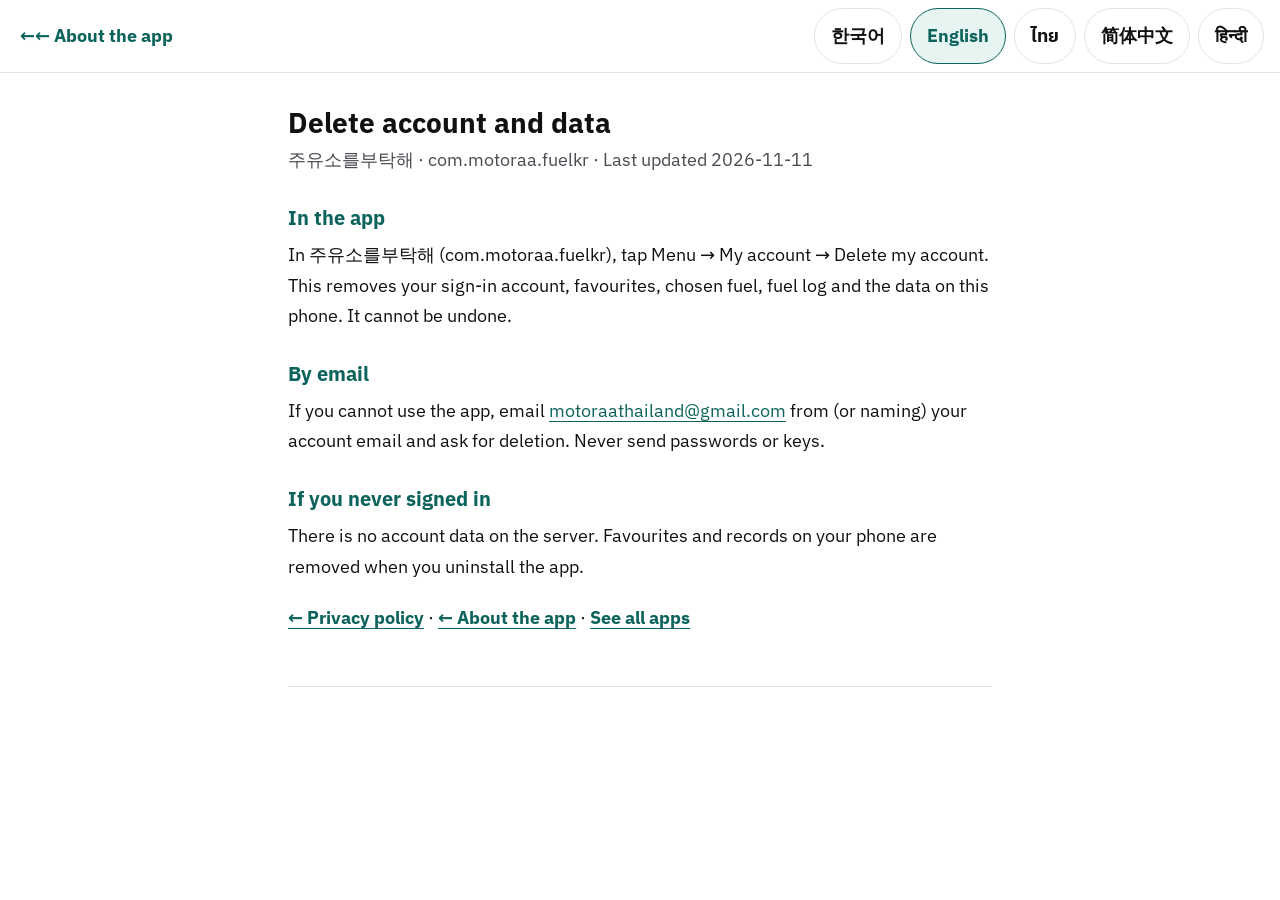
==== commit b97014a7: "Use the nammanthuk-site theme for the intro and join pages; remove all country-restriction wording -" ====
--- a/docs/delete-account.html
+++ b/docs/delete-account.html
@@ -1,26 +1,42 @@
 <!doctype html>
 <html lang="ko">
 <head>
-<meta charset="utf-8">
-<meta name="viewport" content="width=device-width,initial-scale=1,viewport-fit=cover">
+<meta charset="utf-8"><meta name="viewport" content="width=device-width, initial-scale=1"><meta name="color-scheme" content="light dark">
 <title>계정 및 데이터 삭제 — 주유소를부탁해</title>
 <meta name="description" content="계정 및 데이터 삭제 — 주유소를부탁해">
-<meta name="theme-color" content="#0d1b3e">
 <link rel="canonical" href="https://motoraathailand.github.io/fuelkr-site/delete-account.html">
-<meta property="og:type" content="website"><meta property="og:url" content="https://motoraathailand.github.io/fuelkr-site/delete-account.html">
-<meta property="og:title" content="계정 및 데이터 삭제 — 주유소를부탁해"><meta property="og:description" content="계정 및 데이터 삭제 — 주유소를부탁해">
-<meta property="og:image" content="https://motoraathailand.github.io/fuelkr-site/img/og.png"><meta name="twitter:card" content="summary_large_image">
-<meta name="twitter:title" content="계정 및 데이터 삭제 — 주유소를부탁해"><meta name="twitter:description" content="계정 및 데이터 삭제 — 주유소를부탁해">
-<link rel="icon" href="img/icon.svg" type="image/svg+xml"><link rel="apple-touch-icon" href="img/icon-512.png">
-<script>(function(){var L=["ko","en","th","zh","hi"],l='en';try{var m=/[?&]lang=(\w\w)/.exec(location.search),s=localStorage.getItem('fkr.site.lang'),a=navigator.languages&&navigator.languages.length?navigator.languages:[navigator.language],p='';if(m&&L.indexOf(m[1])>-1)l=m[1];else if(L.indexOf(s)>-1)l=s;else for(var i=0;i<a.length;i++){p=String(a[i]||'').toLowerCase().split(/[-_]/)[0];if(L.indexOf(p)>-1){l=p;break;}}}catch(e){}window.__L=l;var d=document.documentElement;d.lang=l;d.className='js m-js'+(l==='ko'?'':' pl');})();</script>
-<link rel="stylesheet" href="assets/fonts.css">
-<link rel="stylesheet" href="assets/motion.css">
-<link rel="stylesheet" href="assets/site.css?v=4b209c3698">
+<link rel="icon" href="img/icon.svg" type="image/svg+xml">
+<link rel="stylesheet" href="site.css?v=034f110fd0">
 </head>
 <body>
-<header class="hd"><div class="wrap hd-in"><a class="logo" href="index.html"><img src="img/icon.svg" width="34" height="34" alt=""><b class="brandname">주유소를부탁해</b></a><label class="langbox" data-press><svg class="ic " viewBox="0 0 24 24" aria-hidden="true"><circle cx="12" cy="12" r="9"/><path d="M3 12h18M12 3c2.6 2.6 3.8 5.6 3.8 9s-1.2 6.4-3.8 9c-2.6-2.6-3.8-5.6-3.8-9S9.4 5.6 12 3z"/></svg><span class="sr" data-t="lang">언어</span><select id="lang" aria-label="언어" data-alt-label="lang"><option value="ko" selected>한국어</option><option value="en">English</option><option value="th">ไทย</option><option value="zh">中文</option><option value="hi">हिन्दी</option></select></label></div><div id="progress" aria-hidden="true"></div></header>
-<main class="pol" id="main"><div class="wrap narrow"><div class="pl-l" data-l="ko" lang="ko"><h1>계정 및 데이터 삭제</h1><p class="meta">주유소를부탁해 · com.motoraa.fuelkr · 최종 업데이트 2026-11-11</p><article><h2>앱에서 삭제</h2><p>주유소를부탁해(com.motoraa.fuelkr) 앱에서 메뉴 → 내 계정 → 내 계정 삭제를 누르면 로그인 계정, 즐겨찾기, 선택한 유종, 주유 기록, 이 휴대폰의 데이터가 지워집니다. 되돌릴 수 없습니다.</p><h2>이메일로 요청</h2><p>앱을 쓸 수 없으면 motoraathailand@gmail.com 로 계정 이메일과 함께 삭제를 요청하세요. 비밀번호나 인증키는 보내지 마세요.</p><h2>로그인하지 않은 경우</h2><p>서버에 계정 데이터가 없습니다. 휴대폰 안의 즐겨찾기와 기록은 앱을 삭제하면 함께 지워집니다.</p></article><div class="nav"><a href="privacy.html" data-lnk>← 개인정보처리방침</a><a href="index.html" data-lnk>← 앱 소개</a><a href="https://motoraathailand.github.io/">모든 앱 보기</a></div></div><div class="pl-l" data-l="en" lang="en" hidden><h1>Delete account and data</h1><p class="meta">주유소를부탁해 · com.motoraa.fuelkr · Last updated 2026-11-11</p><article><h2>In the app</h2><p>In 주유소를부탁해 (com.motoraa.fuelkr), tap Menu → My account → Delete my account. This removes your sign-in account, favourites, chosen fuel, fuel log and the data on this phone. It cannot be undone.</p><h2>By email</h2><p>If you cannot use the app, email motoraathailand@gmail.com from (or naming) your account email and ask for deletion. Never send passwords or keys.</p><h2>If you never signed in</h2><p>There is no account data on the server. Favourites and records on your phone are removed when you uninstall the app.</p></article><div class="nav"><a href="privacy.html" data-lnk>← Privacy policy</a><a href="index.html" data-lnk>← About the app</a><a href="https://motoraathailand.github.io/">See all apps</a></div></div><div class="pl-l" data-l="th" lang="th" hidden><h1>ขอลบบัญชีและข้อมูล</h1><p class="meta">주유소를부탁해 · com.motoraa.fuelkr · อัปเดต 2026-11-11</p><article><h2>วิธีลบ</h2><p>ในแอป (com.motoraa.fuelkr) แตะเมนู → บัญชีของฉัน → ลบบัญชี หรืออีเมลถึง motoraathailand@gmail.com พร้อมอีเมลบัญชี ห้ามส่งรหัสผ่านหรือคีย์ ถ้าไม่เคยเข้าสู่ระบบ ไม่มีข้อมูลบนเซิร์ฟเวอร์</p></article><div class="nav"><a href="privacy.html" data-lnk>← นโยบายความเป็นส่วนตัว</a><a href="index.html" data-lnk>← เกี่ยวกับแอป</a><a href="https://motoraathailand.github.io/">ดูแอปทั้งหมด</a></div></div><div class="pl-l" data-l="zh" lang="zh" hidden><h1>删除账号和数据</h1><p class="meta">주유소를부탁해 · com.motoraa.fuelkr · 最后更新 2026-11-11</p><article><h2>删除方法</h2><p>在应用（com.motoraa.fuelkr）中点击 菜单 → 我的账号 → 删除账号，或附上账号邮箱发邮件至 motoraathailand@gmail.com。请勿发送密码或密钥。从未登录则服务器上没有账号数据。</p></article><div class="nav"><a href="privacy.html" data-lnk>← 隐私政策</a><a href="index.html" data-lnk>← 应用介绍</a><a href="https://motoraathailand.github.io/">查看全部应用</a></div></div><div class="pl-l" data-l="hi" lang="hi" hidden><h1>खाता और डेटा हटाएँ</h1><p class="meta">주유소를부탁해 · com.motoraa.fuelkr · अपडेट 2026-11-11</p><article><h2>कैसे हटाएँ</h2><p>ऐप (com.motoraa.fuelkr) में मेन्यू → मेरा खाता → खाता हटाएँ टैप करें, या खाते के ईमेल के साथ motoraathailand@gmail.com पर ईमेल करें। पासवर्ड या कुंजी कभी न भेजें। कभी साइन-इन नहीं किया तो सर्वर पर कोई डेटा नहीं है।</p></article><div class="nav"><a href="privacy.html" data-lnk>← गोपनीयता नीति</a><a href="index.html" data-lnk>← ऐप के बारे में</a><a href="https://motoraathailand.github.io/">सभी ऐप देखें</a></div></div></div></main>
-<script>window.PT={"ko":"계정 및 데이터 삭제 — 주유소를부탁해","en":"Delete account and data — 주유소를부탁해","th":"ขอลบบัญชีและข้อมูล — 주유소를부탁해","zh":"删除账号和数据 — 주유소를부탁해","hi":"खाता और डेटा हटाएँ — 주유소를부탁해"};</script>
-<script>(function(){var s=document.getElementById('lang'),L=window.__L||'en';function show(l){L=l;document.documentElement.lang=l;s.value=l;document.title=window.PT[l];Array.prototype.forEach.call(document.querySelectorAll('.pl-l'),function(e){e.hidden=e.getAttribute('data-l')!==l});Array.prototype.forEach.call(document.querySelectorAll('[data-lnk]'),function(a){a.href=a.getAttribute('href').split('?')[0]+'?lang='+l});}s.addEventListener('change',function(){try{localStorage.setItem('fkr.site.lang',s.value)}catch(e){}show(s.value)});show(L);document.documentElement.classList.remove('pl');})();</script>
+<header><a class="back" href="index.html" id="back" data-lnk>← <span>← 앱 소개</span></a><nav aria-label="Language" id="langs"><button type="button" data-l="ko" lang="ko" aria-pressed="true">한국어</button><button type="button" data-l="en" lang="en" aria-pressed="false">English</button><button type="button" data-l="th" lang="th" aria-pressed="false">ไทย</button><button type="button" data-l="zh" lang="zh" aria-pressed="false">简体中文</button><button type="button" data-l="hi" lang="hi" aria-pressed="false">हिन्दी</button></nav></header>
+<main id="main">
+<section lang="ko" id="s-ko" class="on"><h1>계정 및 데이터 삭제</h1><p class="meta">주유소를부탁해 · com.motoraa.fuelkr · 최종 업데이트 2026-11-11</p><h2>앱에서 삭제</h2><p>주유소를부탁해(com.motoraa.fuelkr) 앱에서 메뉴 → 내 계정 → 내 계정 삭제를 누르면 로그인 계정, 즐겨찾기, 선택한 유종, 주유 기록, 이 휴대폰의 데이터가 지워집니다. 되돌릴 수 없습니다.</p><h2>이메일로 요청</h2><p>앱을 쓸 수 없으면 <a href="mailto:motoraathailand@gmail.com">motoraathailand@gmail.com</a> 로 계정 이메일과 함께 삭제를 요청하세요. 비밀번호나 인증키는 보내지 마세요.</p><h2>로그인하지 않은 경우</h2><p>서버에 계정 데이터가 없습니다. 휴대폰 안의 즐겨찾기와 기록은 앱을 삭제하면 함께 지워집니다.</p><p class="links"><a href="privacy.html" data-lnk>← 개인정보처리방침</a> · <a href="index.html" data-lnk>← 앱 소개</a> · <a href="https://motoraathailand.github.io/">모든 앱 보기</a></p></section>
+<section lang="en" id="s-en"><h1>Delete account and data</h1><p class="meta">주유소를부탁해 · com.motoraa.fuelkr · Last updated 2026-11-11</p><h2>In the app</h2><p>In 주유소를부탁해 (com.motoraa.fuelkr), tap Menu → My account → Delete my account. This removes your sign-in account, favourites, chosen fuel, fuel log and the data on this phone. It cannot be undone.</p><h2>By email</h2><p>If you cannot use the app, email <a href="mailto:motoraathailand@gmail.com">motoraathailand@gmail.com</a> from (or naming) your account email and ask for deletion. Never send passwords or keys.</p><h2>If you never signed in</h2><p>There is no account data on the server. Favourites and records on your phone are removed when you uninstall the app.</p><p class="links"><a href="privacy.html" data-lnk>← Privacy policy</a> · <a href="index.html" data-lnk>← About the app</a> · <a href="https://motoraathailand.github.io/">See all apps</a></p></section>
+<section lang="th" id="s-th"><h1>ขอลบบัญชีและข้อมูล</h1><p class="meta">주유소를부탁해 · com.motoraa.fuelkr · อัปเดต 2026-11-11</p><h2>วิธีลบ</h2><p>ในแอป (com.motoraa.fuelkr) แตะเมนู → บัญชีของฉัน → ลบบัญชี หรืออีเมลถึง <a href="mailto:motoraathailand@gmail.com">motoraathailand@gmail.com</a> พร้อมอีเมลบัญชี ห้ามส่งรหัสผ่านหรือคีย์ ถ้าไม่เคยเข้าสู่ระบบ ไม่มีข้อมูลบนเซิร์ฟเวอร์</p><p class="links"><a href="privacy.html" data-lnk>← นโยบายความเป็นส่วนตัว</a> · <a href="index.html" data-lnk>← เกี่ยวกับแอป</a> · <a href="https://motoraathailand.github.io/">ดูแอปทั้งหมด</a></p></section>
+<section lang="zh" id="s-zh"><h1>删除账号和数据</h1><p class="meta">주유소를부탁해 · com.motoraa.fuelkr · 最后更新 2026-11-11</p><h2>删除方法</h2><p>在应用（com.motoraa.fuelkr）中点击 菜单 → 我的账号 → 删除账号，或附上账号邮箱发邮件至 <a href="mailto:motoraathailand@gmail.com">motoraathailand@gmail.com</a>。请勿发送密码或密钥。从未登录则服务器上没有账号数据。</p><p class="links"><a href="privacy.html" data-lnk>← 隐私政策</a> · <a href="index.html" data-lnk>← 应用介绍</a> · <a href="https://motoraathailand.github.io/">查看全部应用</a></p></section>
+<section lang="hi" id="s-hi"><h1>खाता और डेटा हटाएँ</h1><p class="meta">주유소를부탁해 · com.motoraa.fuelkr · अपडेट 2026-11-11</p><h2>कैसे हटाएँ</h2><p>ऐप (com.motoraa.fuelkr) में मेन्यू → मेरा खाता → खाता हटाएँ टैप करें, या खाते के ईमेल के साथ <a href="mailto:motoraathailand@gmail.com">motoraathailand@gmail.com</a> पर ईमेल करें। पासवर्ड या कुंजी कभी न भेजें। कभी साइन-इन नहीं किया तो सर्वर पर कोई डेटा नहीं है।</p><p class="links"><a href="privacy.html" data-lnk>← गोपनीयता नीति</a> · <a href="index.html" data-lnk>← ऐप के बारे में</a> · <a href="https://motoraathailand.github.io/">सभी ऐप देखें</a></p></section>
+</main>
+<script>
+(function () {
+  var L = ["ko","en","th","zh","hi"], T = {"ko":"계정 및 데이터 삭제 — 주유소를부탁해","en":"Delete account and data — 주유소를부탁해","th":"ขอลบบัญชีและข้อมูล — 주유소를부탁해","zh":"删除账号和数据 — 주유소를부탁해","hi":"खाता और डेटा हटाएँ — 주유소를부탁해"}, BACK = {"ko":"← 앱 소개","en":"← About the app","th":"← เกี่ยวกับแอป","zh":"← 应用介绍","hi":"← ऐप के बारे में"};
+  document.documentElement.setAttribute('data-js', '');
+  function show(l, save) { if (L.indexOf(l) < 0) l = 'en'; document.documentElement.lang = l; document.title = T[l];
+    L.forEach(function (x) { document.getElementById('s-' + x).classList.toggle('on', x === l); });
+    [].forEach.call(document.querySelectorAll('#langs button'), function (b) { b.setAttribute('aria-pressed', String(b.getAttribute('data-l') === l)); });
+    [].forEach.call(document.querySelectorAll('[data-lnk]'), function (a) { a.setAttribute('href', a.getAttribute('href').split('?')[0] + '?lang=' + l); });
+    document.querySelector('#back span').textContent = BACK[l]; if (save) try { localStorage.setItem('fkr.site.lang', l); } catch (e) {} }
+  var q = /[?&]lang=(\w\w)/.exec(location.search), saved = null, nav = null;
+  try { saved = localStorage.getItem('fkr.site.lang'); } catch (e) {}
+  if (q && L.indexOf(q[1]) > -1) show(q[1]);
+  else if (saved && L.indexOf(saved) > -1) show(saved);
+  else {
+    try { var a = navigator.languages && navigator.languages.length ? navigator.languages : [navigator.language];
+      for (var i = 0; i < a.length; i++) { var p = String(a[i] || '').toLowerCase().split(/[-_]/)[0]; if (L.indexOf(p) > -1) { nav = p; break; } } } catch (e) {}
+    show(nav || 'en');
+  }
+  document.getElementById('langs').addEventListener('click', function (e) { var b = e.target.closest('button'); if (b) show(b.getAttribute('data-l'), true); });
+})();
+</script>
 </body>
 </html>
--- a/docs/site.css
+++ b/docs/site.css
@@ -0,0 +1,32 @@
+/* Public pages (privacy / account deletion). Same teal tokens + fonts as the app (theme-base.md). Body 18px+, AAA ink on white. Works without JavaScript (all languages stacked, Thai first). */
+@font-face { font-family: 'IBM Plex Sans'; font-display: swap; font-weight: 400; src: url(fonts/ibm-plex-sans-latin-400-normal.woff2) format("woff2"); unicode-range: U+0000-00FF,U+0131,U+2000-206F,U+20AC,U+2122,U+2190-2193,U+2212; }
+@font-face { font-family: 'IBM Plex Sans'; font-display: swap; font-weight: 700; src: url(fonts/ibm-plex-sans-latin-700-normal.woff2) format("woff2"); unicode-range: U+0000-00FF,U+0131,U+2000-206F,U+20AC,U+2122,U+2190-2193,U+2212; }
+@font-face { font-family: 'IBM Plex Sans Thai'; font-display: swap; font-weight: 400; src: url(fonts/ibm-plex-sans-thai-thai-400-normal.woff2) format("woff2"); unicode-range: U+02D7,U+0303,U+0331,U+0E01-0E5B,U+200C-200D,U+25CC; }
+@font-face { font-family: 'IBM Plex Sans Thai'; font-display: swap; font-weight: 700; src: url(fonts/ibm-plex-sans-thai-thai-700-normal.woff2) format("woff2"); unicode-range: U+02D7,U+0303,U+0331,U+0E01-0E5B,U+200C-200D,U+25CC; }
+:root { --bg: #fff; --ink: #111; --muted: #4a4a52; --line: #e3e3e8; --brand: #0c635c; --soft: #e6f4f2; --grad: linear-gradient(135deg, #0c635c, #0a5651); --ease: cubic-bezier(.2, .7, .2, 1); }
+@media (prefers-color-scheme: dark) { :root { --bg: #0e0e12; --ink: #f2f2f5; --muted: #b4b4bf; --line: #2a2a33; --brand: #2dd4bf; --soft: #123532; --grad: linear-gradient(135deg, #5eead4, #2dd4bf); } }
+* { box-sizing: border-box; }
+html { font-size: 100%; -webkit-text-size-adjust: 100%; }
+body { margin: 0; background: var(--bg); color: var(--ink); font: 400 1.125rem/1.7 'IBM Plex Sans Thai', 'IBM Plex Sans', system-ui, 'Noto Sans KR', 'Noto Sans SC', 'Noto Sans Devanagari', sans-serif; overflow-wrap: anywhere; }
+header { position: sticky; top: 0; z-index: 2; background: var(--bg); border-bottom: 1px solid var(--line); padding: .5rem 1rem; display: flex; flex-wrap: wrap; gap: .5rem 1rem; align-items: center; justify-content: space-between; }
+.back { display: inline-flex; align-items: center; min-height: 3.5rem; color: var(--brand); font-weight: 700; text-decoration: none; padding: 0 .25rem; }
+#langs { display: flex; flex-wrap: wrap; gap: .5rem; }
+#langs button { min-height: 3.5rem; min-width: 3.5rem; padding: 0 1rem; border-radius: 999px; border: 1px solid var(--line); background: var(--bg); color: var(--ink); font: inherit; font-weight: 600; cursor: pointer; transition: background .2s var(--ease), transform .18s var(--ease); }
+#langs button[aria-pressed="true"] { background: var(--soft); border-color: var(--brand); color: var(--brand); }
+#langs button:active { transform: scale(.97); }
+:root:not([data-js]) #langs { display: none; }
+main { max-width: 46rem; margin: 0 auto; padding: 1rem 1rem 3rem; }
+:root[data-js] section:not(.on) { display: none; }
+section { padding-bottom: 2rem; border-bottom: 1px solid var(--line); margin-bottom: 2rem; animation: enter .3s var(--ease) both; }
+section:last-child { border: 0; }
+h1 { font-size: 1.75rem; line-height: 1.3; margin: 1rem 0 .25rem; }
+h2 { font-size: 1.25rem; line-height: 1.4; margin: 1.75rem 0 .25rem; color: var(--brand); }
+.meta { color: var(--muted); margin: 0 0 1rem; }
+p, li { margin: .5rem 0; } ul, ol { padding-left: 1.5rem; }
+a { color: var(--brand); text-underline-offset: .2em; } a:focus-visible, button:focus-visible { outline: 3px solid var(--brand); outline-offset: 2px; }
+.links a { display: inline-flex; align-items: center; min-height: 3.5rem; font-weight: 700; }
+@keyframes enter { from { opacity: 0; transform: translateY(14px); } to { opacity: 1; transform: none; } }
+@media (prefers-reduced-motion: reduce) { *, *::before, *::after { animation: none !important; transition: none !important; } }
+
+/* Korean: wrap only at spaces, never inside a word (owner rule; 2026-11-10) */
+:lang(ko) { word-break:keep-all; overflow-wrap:break-word; }
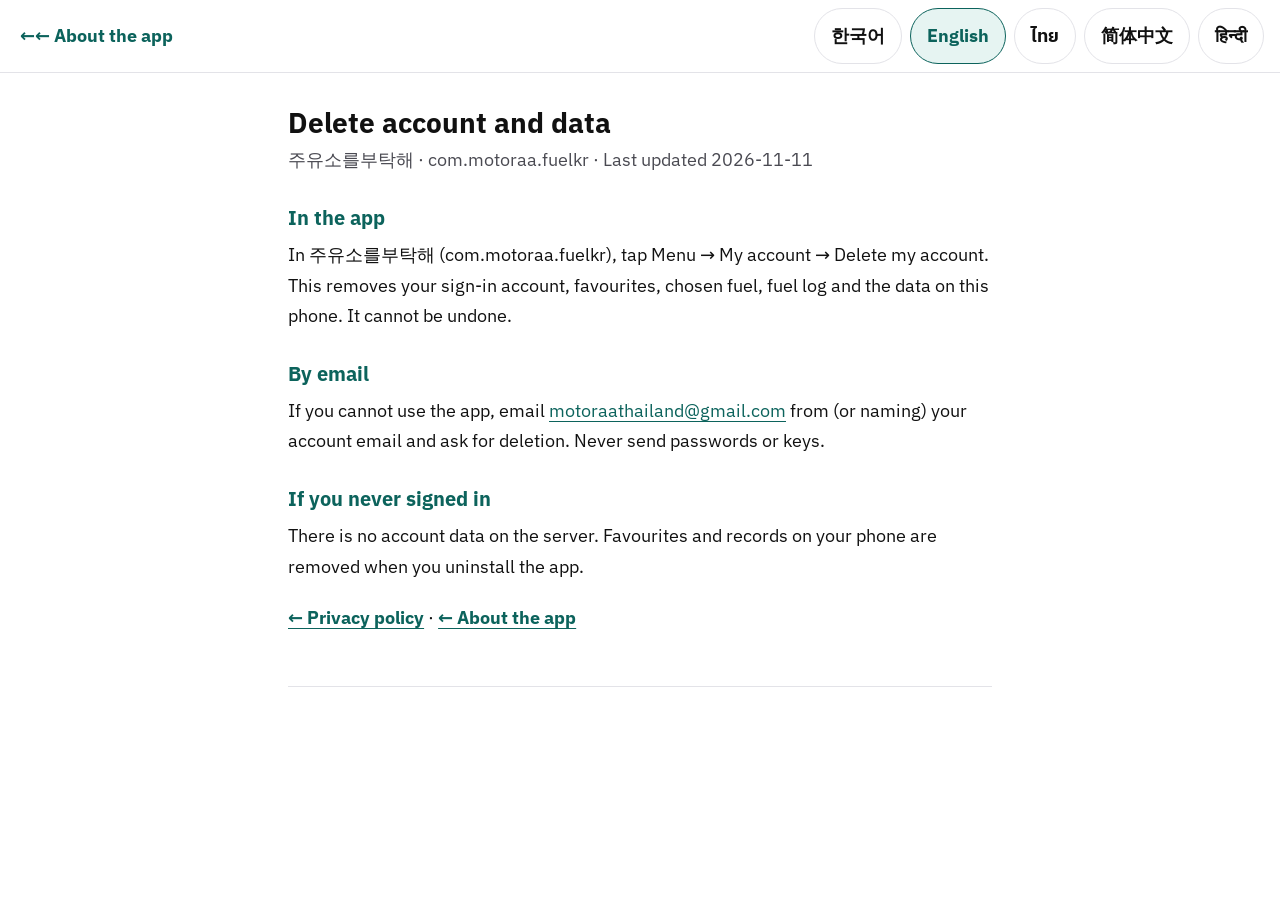
==== commit 2be4a551: "Remove the 'See all apps' button and hub links from every page (owner instruction) - intro hero keep" ====
--- a/docs/delete-account.html
+++ b/docs/delete-account.html
@@ -11,11 +11,11 @@
 <body>
 <header><a class="back" href="index.html" id="back" data-lnk>← <span>← 앱 소개</span></a><nav aria-label="Language" id="langs"><button type="button" data-l="ko" lang="ko" aria-pressed="true">한국어</button><button type="button" data-l="en" lang="en" aria-pressed="false">English</button><button type="button" data-l="th" lang="th" aria-pressed="false">ไทย</button><button type="button" data-l="zh" lang="zh" aria-pressed="false">简体中文</button><button type="button" data-l="hi" lang="hi" aria-pressed="false">हिन्दी</button></nav></header>
 <main id="main">
-<section lang="ko" id="s-ko" class="on"><h1>계정 및 데이터 삭제</h1><p class="meta">주유소를부탁해 · com.motoraa.fuelkr · 최종 업데이트 2026-11-11</p><h2>앱에서 삭제</h2><p>주유소를부탁해(com.motoraa.fuelkr) 앱에서 메뉴 → 내 계정 → 내 계정 삭제를 누르면 로그인 계정, 즐겨찾기, 선택한 유종, 주유 기록, 이 휴대폰의 데이터가 지워집니다. 되돌릴 수 없습니다.</p><h2>이메일로 요청</h2><p>앱을 쓸 수 없으면 <a href="mailto:motoraathailand@gmail.com">motoraathailand@gmail.com</a> 로 계정 이메일과 함께 삭제를 요청하세요. 비밀번호나 인증키는 보내지 마세요.</p><h2>로그인하지 않은 경우</h2><p>서버에 계정 데이터가 없습니다. 휴대폰 안의 즐겨찾기와 기록은 앱을 삭제하면 함께 지워집니다.</p><p class="links"><a href="privacy.html" data-lnk>← 개인정보처리방침</a> · <a href="index.html" data-lnk>← 앱 소개</a> · <a href="https://motoraathailand.github.io/">모든 앱 보기</a></p></section>
-<section lang="en" id="s-en"><h1>Delete account and data</h1><p class="meta">주유소를부탁해 · com.motoraa.fuelkr · Last updated 2026-11-11</p><h2>In the app</h2><p>In 주유소를부탁해 (com.motoraa.fuelkr), tap Menu → My account → Delete my account. This removes your sign-in account, favourites, chosen fuel, fuel log and the data on this phone. It cannot be undone.</p><h2>By email</h2><p>If you cannot use the app, email <a href="mailto:motoraathailand@gmail.com">motoraathailand@gmail.com</a> from (or naming) your account email and ask for deletion. Never send passwords or keys.</p><h2>If you never signed in</h2><p>There is no account data on the server. Favourites and records on your phone are removed when you uninstall the app.</p><p class="links"><a href="privacy.html" data-lnk>← Privacy policy</a> · <a href="index.html" data-lnk>← About the app</a> · <a href="https://motoraathailand.github.io/">See all apps</a></p></section>
-<section lang="th" id="s-th"><h1>ขอลบบัญชีและข้อมูล</h1><p class="meta">주유소를부탁해 · com.motoraa.fuelkr · อัปเดต 2026-11-11</p><h2>วิธีลบ</h2><p>ในแอป (com.motoraa.fuelkr) แตะเมนู → บัญชีของฉัน → ลบบัญชี หรืออีเมลถึง <a href="mailto:motoraathailand@gmail.com">motoraathailand@gmail.com</a> พร้อมอีเมลบัญชี ห้ามส่งรหัสผ่านหรือคีย์ ถ้าไม่เคยเข้าสู่ระบบ ไม่มีข้อมูลบนเซิร์ฟเวอร์</p><p class="links"><a href="privacy.html" data-lnk>← นโยบายความเป็นส่วนตัว</a> · <a href="index.html" data-lnk>← เกี่ยวกับแอป</a> · <a href="https://motoraathailand.github.io/">ดูแอปทั้งหมด</a></p></section>
-<section lang="zh" id="s-zh"><h1>删除账号和数据</h1><p class="meta">주유소를부탁해 · com.motoraa.fuelkr · 最后更新 2026-11-11</p><h2>删除方法</h2><p>在应用（com.motoraa.fuelkr）中点击 菜单 → 我的账号 → 删除账号，或附上账号邮箱发邮件至 <a href="mailto:motoraathailand@gmail.com">motoraathailand@gmail.com</a>。请勿发送密码或密钥。从未登录则服务器上没有账号数据。</p><p class="links"><a href="privacy.html" data-lnk>← 隐私政策</a> · <a href="index.html" data-lnk>← 应用介绍</a> · <a href="https://motoraathailand.github.io/">查看全部应用</a></p></section>
-<section lang="hi" id="s-hi"><h1>खाता और डेटा हटाएँ</h1><p class="meta">주유소를부탁해 · com.motoraa.fuelkr · अपडेट 2026-11-11</p><h2>कैसे हटाएँ</h2><p>ऐप (com.motoraa.fuelkr) में मेन्यू → मेरा खाता → खाता हटाएँ टैप करें, या खाते के ईमेल के साथ <a href="mailto:motoraathailand@gmail.com">motoraathailand@gmail.com</a> पर ईमेल करें। पासवर्ड या कुंजी कभी न भेजें। कभी साइन-इन नहीं किया तो सर्वर पर कोई डेटा नहीं है।</p><p class="links"><a href="privacy.html" data-lnk>← गोपनीयता नीति</a> · <a href="index.html" data-lnk>← ऐप के बारे में</a> · <a href="https://motoraathailand.github.io/">सभी ऐप देखें</a></p></section>
+<section lang="ko" id="s-ko" class="on"><h1>계정 및 데이터 삭제</h1><p class="meta">주유소를부탁해 · com.motoraa.fuelkr · 최종 업데이트 2026-11-11</p><h2>앱에서 삭제</h2><p>주유소를부탁해(com.motoraa.fuelkr) 앱에서 메뉴 → 내 계정 → 내 계정 삭제를 누르면 로그인 계정, 즐겨찾기, 선택한 유종, 주유 기록, 이 휴대폰의 데이터가 지워집니다. 되돌릴 수 없습니다.</p><h2>이메일로 요청</h2><p>앱을 쓸 수 없으면 <a href="mailto:motoraathailand@gmail.com">motoraathailand@gmail.com</a> 로 계정 이메일과 함께 삭제를 요청하세요. 비밀번호나 인증키는 보내지 마세요.</p><h2>로그인하지 않은 경우</h2><p>서버에 계정 데이터가 없습니다. 휴대폰 안의 즐겨찾기와 기록은 앱을 삭제하면 함께 지워집니다.</p><p class="links"><a href="privacy.html" data-lnk>← 개인정보처리방침</a> · <a href="index.html" data-lnk>← 앱 소개</a></p></section>
+<section lang="en" id="s-en"><h1>Delete account and data</h1><p class="meta">주유소를부탁해 · com.motoraa.fuelkr · Last updated 2026-11-11</p><h2>In the app</h2><p>In 주유소를부탁해 (com.motoraa.fuelkr), tap Menu → My account → Delete my account. This removes your sign-in account, favourites, chosen fuel, fuel log and the data on this phone. It cannot be undone.</p><h2>By email</h2><p>If you cannot use the app, email <a href="mailto:motoraathailand@gmail.com">motoraathailand@gmail.com</a> from (or naming) your account email and ask for deletion. Never send passwords or keys.</p><h2>If you never signed in</h2><p>There is no account data on the server. Favourites and records on your phone are removed when you uninstall the app.</p><p class="links"><a href="privacy.html" data-lnk>← Privacy policy</a> · <a href="index.html" data-lnk>← About the app</a></p></section>
+<section lang="th" id="s-th"><h1>ขอลบบัญชีและข้อมูล</h1><p class="meta">주유소를부탁해 · com.motoraa.fuelkr · อัปเดต 2026-11-11</p><h2>วิธีลบ</h2><p>ในแอป (com.motoraa.fuelkr) แตะเมนู → บัญชีของฉัน → ลบบัญชี หรืออีเมลถึง <a href="mailto:motoraathailand@gmail.com">motoraathailand@gmail.com</a> พร้อมอีเมลบัญชี ห้ามส่งรหัสผ่านหรือคีย์ ถ้าไม่เคยเข้าสู่ระบบ ไม่มีข้อมูลบนเซิร์ฟเวอร์</p><p class="links"><a href="privacy.html" data-lnk>← นโยบายความเป็นส่วนตัว</a> · <a href="index.html" data-lnk>← เกี่ยวกับแอป</a></p></section>
+<section lang="zh" id="s-zh"><h1>删除账号和数据</h1><p class="meta">주유소를부탁해 · com.motoraa.fuelkr · 最后更新 2026-11-11</p><h2>删除方法</h2><p>在应用（com.motoraa.fuelkr）中点击 菜单 → 我的账号 → 删除账号，或附上账号邮箱发邮件至 <a href="mailto:motoraathailand@gmail.com">motoraathailand@gmail.com</a>。请勿发送密码或密钥。从未登录则服务器上没有账号数据。</p><p class="links"><a href="privacy.html" data-lnk>← 隐私政策</a> · <a href="index.html" data-lnk>← 应用介绍</a></p></section>
+<section lang="hi" id="s-hi"><h1>खाता और डेटा हटाएँ</h1><p class="meta">주유소를부탁해 · com.motoraa.fuelkr · अपडेट 2026-11-11</p><h2>कैसे हटाएँ</h2><p>ऐप (com.motoraa.fuelkr) में मेन्यू → मेरा खाता → खाता हटाएँ टैप करें, या खाते के ईमेल के साथ <a href="mailto:motoraathailand@gmail.com">motoraathailand@gmail.com</a> पर ईमेल करें। पासवर्ड या कुंजी कभी न भेजें। कभी साइन-इन नहीं किया तो सर्वर पर कोई डेटा नहीं है।</p><p class="links"><a href="privacy.html" data-lnk>← गोपनीयता नीति</a> · <a href="index.html" data-lnk>← ऐप के बारे में</a></p></section>
 </main>
 <script>
 (function () {
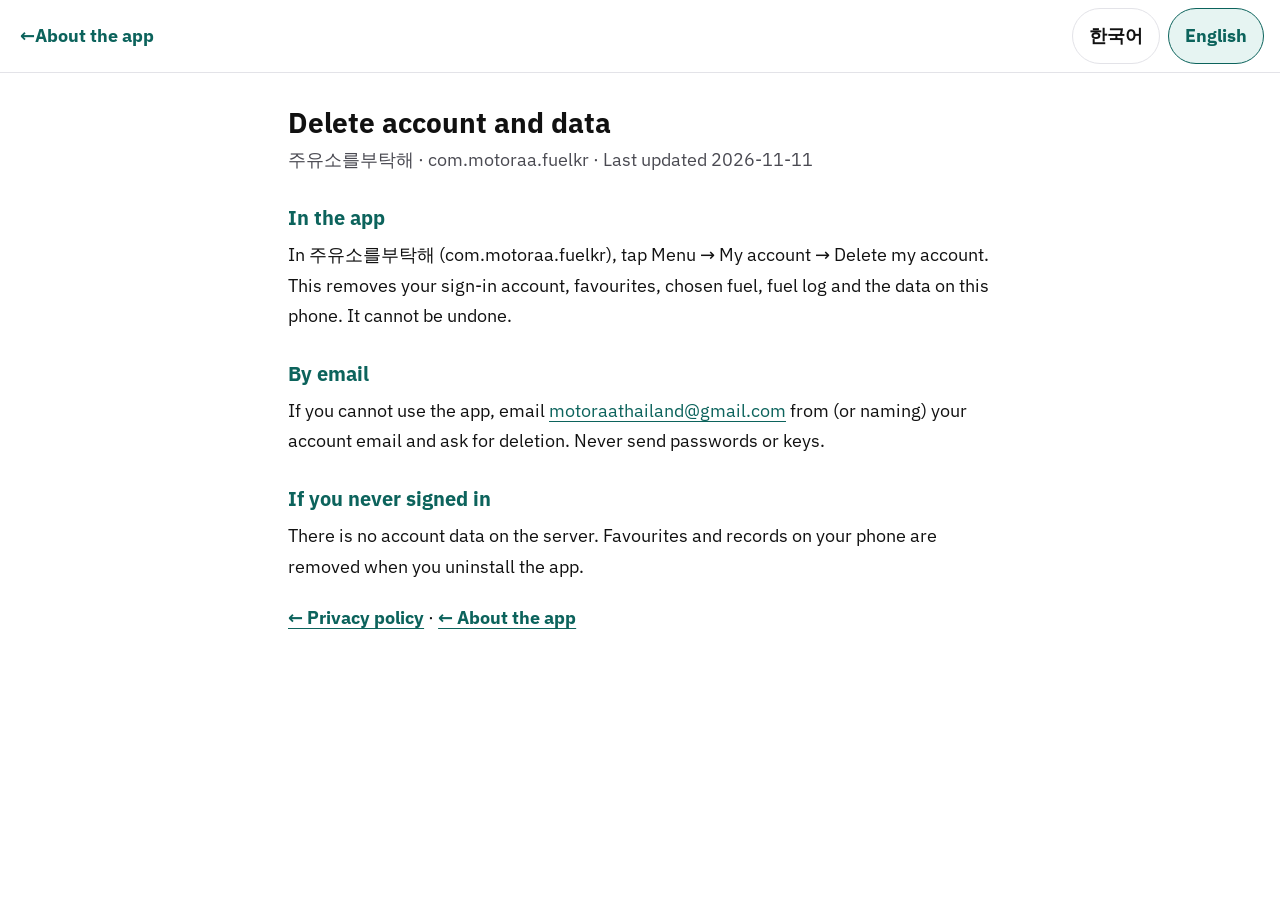
==== commit e93f0ad9: "Korean and English only (owner instruction) - language switcher, strings, policy pages, screenshots " ====
--- a/docs/delete-account.html
+++ b/docs/delete-account.html
@@ -9,26 +9,23 @@
 <link rel="stylesheet" href="site.css?v=034f110fd0">
 </head>
 <body>
-<header><a class="back" href="index.html" id="back" data-lnk>← <span>← 앱 소개</span></a><nav aria-label="Language" id="langs"><button type="button" data-l="ko" lang="ko" aria-pressed="true">한국어</button><button type="button" data-l="en" lang="en" aria-pressed="false">English</button><button type="button" data-l="th" lang="th" aria-pressed="false">ไทย</button><button type="button" data-l="zh" lang="zh" aria-pressed="false">简体中文</button><button type="button" data-l="hi" lang="hi" aria-pressed="false">हिन्दी</button></nav></header>
+<header><a class="back" href="index.html" id="back" data-lnk>← <span>앱 소개</span></a><nav aria-label="Language" id="langs"><button type="button" data-l="ko" lang="ko" aria-pressed="true">한국어</button><button type="button" data-l="en" lang="en" aria-pressed="false">English</button></nav></header>
 <main id="main">
 <section lang="ko" id="s-ko" class="on"><h1>계정 및 데이터 삭제</h1><p class="meta">주유소를부탁해 · com.motoraa.fuelkr · 최종 업데이트 2026-11-11</p><h2>앱에서 삭제</h2><p>주유소를부탁해(com.motoraa.fuelkr) 앱에서 메뉴 → 내 계정 → 내 계정 삭제를 누르면 로그인 계정, 즐겨찾기, 선택한 유종, 주유 기록, 이 휴대폰의 데이터가 지워집니다. 되돌릴 수 없습니다.</p><h2>이메일로 요청</h2><p>앱을 쓸 수 없으면 <a href="mailto:motoraathailand@gmail.com">motoraathailand@gmail.com</a> 로 계정 이메일과 함께 삭제를 요청하세요. 비밀번호나 인증키는 보내지 마세요.</p><h2>로그인하지 않은 경우</h2><p>서버에 계정 데이터가 없습니다. 휴대폰 안의 즐겨찾기와 기록은 앱을 삭제하면 함께 지워집니다.</p><p class="links"><a href="privacy.html" data-lnk>← 개인정보처리방침</a> · <a href="index.html" data-lnk>← 앱 소개</a></p></section>
 <section lang="en" id="s-en"><h1>Delete account and data</h1><p class="meta">주유소를부탁해 · com.motoraa.fuelkr · Last updated 2026-11-11</p><h2>In the app</h2><p>In 주유소를부탁해 (com.motoraa.fuelkr), tap Menu → My account → Delete my account. This removes your sign-in account, favourites, chosen fuel, fuel log and the data on this phone. It cannot be undone.</p><h2>By email</h2><p>If you cannot use the app, email <a href="mailto:motoraathailand@gmail.com">motoraathailand@gmail.com</a> from (or naming) your account email and ask for deletion. Never send passwords or keys.</p><h2>If you never signed in</h2><p>There is no account data on the server. Favourites and records on your phone are removed when you uninstall the app.</p><p class="links"><a href="privacy.html" data-lnk>← Privacy policy</a> · <a href="index.html" data-lnk>← About the app</a></p></section>
-<section lang="th" id="s-th"><h1>ขอลบบัญชีและข้อมูล</h1><p class="meta">주유소를부탁해 · com.motoraa.fuelkr · อัปเดต 2026-11-11</p><h2>วิธีลบ</h2><p>ในแอป (com.motoraa.fuelkr) แตะเมนู → บัญชีของฉัน → ลบบัญชี หรืออีเมลถึง <a href="mailto:motoraathailand@gmail.com">motoraathailand@gmail.com</a> พร้อมอีเมลบัญชี ห้ามส่งรหัสผ่านหรือคีย์ ถ้าไม่เคยเข้าสู่ระบบ ไม่มีข้อมูลบนเซิร์ฟเวอร์</p><p class="links"><a href="privacy.html" data-lnk>← นโยบายความเป็นส่วนตัว</a> · <a href="index.html" data-lnk>← เกี่ยวกับแอป</a></p></section>
-<section lang="zh" id="s-zh"><h1>删除账号和数据</h1><p class="meta">주유소를부탁해 · com.motoraa.fuelkr · 最后更新 2026-11-11</p><h2>删除方法</h2><p>在应用（com.motoraa.fuelkr）中点击 菜单 → 我的账号 → 删除账号，或附上账号邮箱发邮件至 <a href="mailto:motoraathailand@gmail.com">motoraathailand@gmail.com</a>。请勿发送密码或密钥。从未登录则服务器上没有账号数据。</p><p class="links"><a href="privacy.html" data-lnk>← 隐私政策</a> · <a href="index.html" data-lnk>← 应用介绍</a></p></section>
-<section lang="hi" id="s-hi"><h1>खाता और डेटा हटाएँ</h1><p class="meta">주유소를부탁해 · com.motoraa.fuelkr · अपडेट 2026-11-11</p><h2>कैसे हटाएँ</h2><p>ऐप (com.motoraa.fuelkr) में मेन्यू → मेरा खाता → खाता हटाएँ टैप करें, या खाते के ईमेल के साथ <a href="mailto:motoraathailand@gmail.com">motoraathailand@gmail.com</a> पर ईमेल करें। पासवर्ड या कुंजी कभी न भेजें। कभी साइन-इन नहीं किया तो सर्वर पर कोई डेटा नहीं है।</p><p class="links"><a href="privacy.html" data-lnk>← गोपनीयता नीति</a> · <a href="index.html" data-lnk>← ऐप के बारे में</a></p></section>
 </main>
 <script>
 (function () {
-  var L = ["ko","en","th","zh","hi"], T = {"ko":"계정 및 데이터 삭제 — 주유소를부탁해","en":"Delete account and data — 주유소를부탁해","th":"ขอลบบัญชีและข้อมูล — 주유소를부탁해","zh":"删除账号和数据 — 주유소를부탁해","hi":"खाता और डेटा हटाएँ — 주유소를부탁해"}, BACK = {"ko":"← 앱 소개","en":"← About the app","th":"← เกี่ยวกับแอป","zh":"← 应用介绍","hi":"← ऐप के बारे में"};
+  var L = ["ko","en"], T = {"ko":"계정 및 데이터 삭제 — 주유소를부탁해","en":"Delete account and data — 주유소를부탁해"}, BACK = {"ko":"← 앱 소개","en":"← About the app"};
   document.documentElement.setAttribute('data-js', '');
   function show(l, save) { if (L.indexOf(l) < 0) l = 'en'; document.documentElement.lang = l; document.title = T[l];
     L.forEach(function (x) { document.getElementById('s-' + x).classList.toggle('on', x === l); });
     [].forEach.call(document.querySelectorAll('#langs button'), function (b) { b.setAttribute('aria-pressed', String(b.getAttribute('data-l') === l)); });
     [].forEach.call(document.querySelectorAll('[data-lnk]'), function (a) { a.setAttribute('href', a.getAttribute('href').split('?')[0] + '?lang=' + l); });
-    document.querySelector('#back span').textContent = BACK[l]; if (save) try { localStorage.setItem('fkr.site.lang', l); } catch (e) {} }
-  var q = /[?&]lang=(\w\w)/.exec(location.search), saved = null, nav = null;
+    document.querySelector('#back span').textContent = BACK[l].replace(/^←s*/, ''); if (save) try { localStorage.setItem('fkr.site.lang', l); } catch (e) {} }
+  var q = /[?&]lang=(\w+)/.exec(location.search), saved = null, nav = null;
   try { saved = localStorage.getItem('fkr.site.lang'); } catch (e) {}
-  if (q && L.indexOf(q[1]) > -1) show(q[1]);
+  if (q) show(L.indexOf(q[1]) > -1 ? q[1] : 'en');   // old th/zh/hi links -> English
   else if (saved && L.indexOf(saved) > -1) show(saved);
   else {
     try { var a = navigator.languages && navigator.languages.length ? navigator.languages : [navigator.language];
